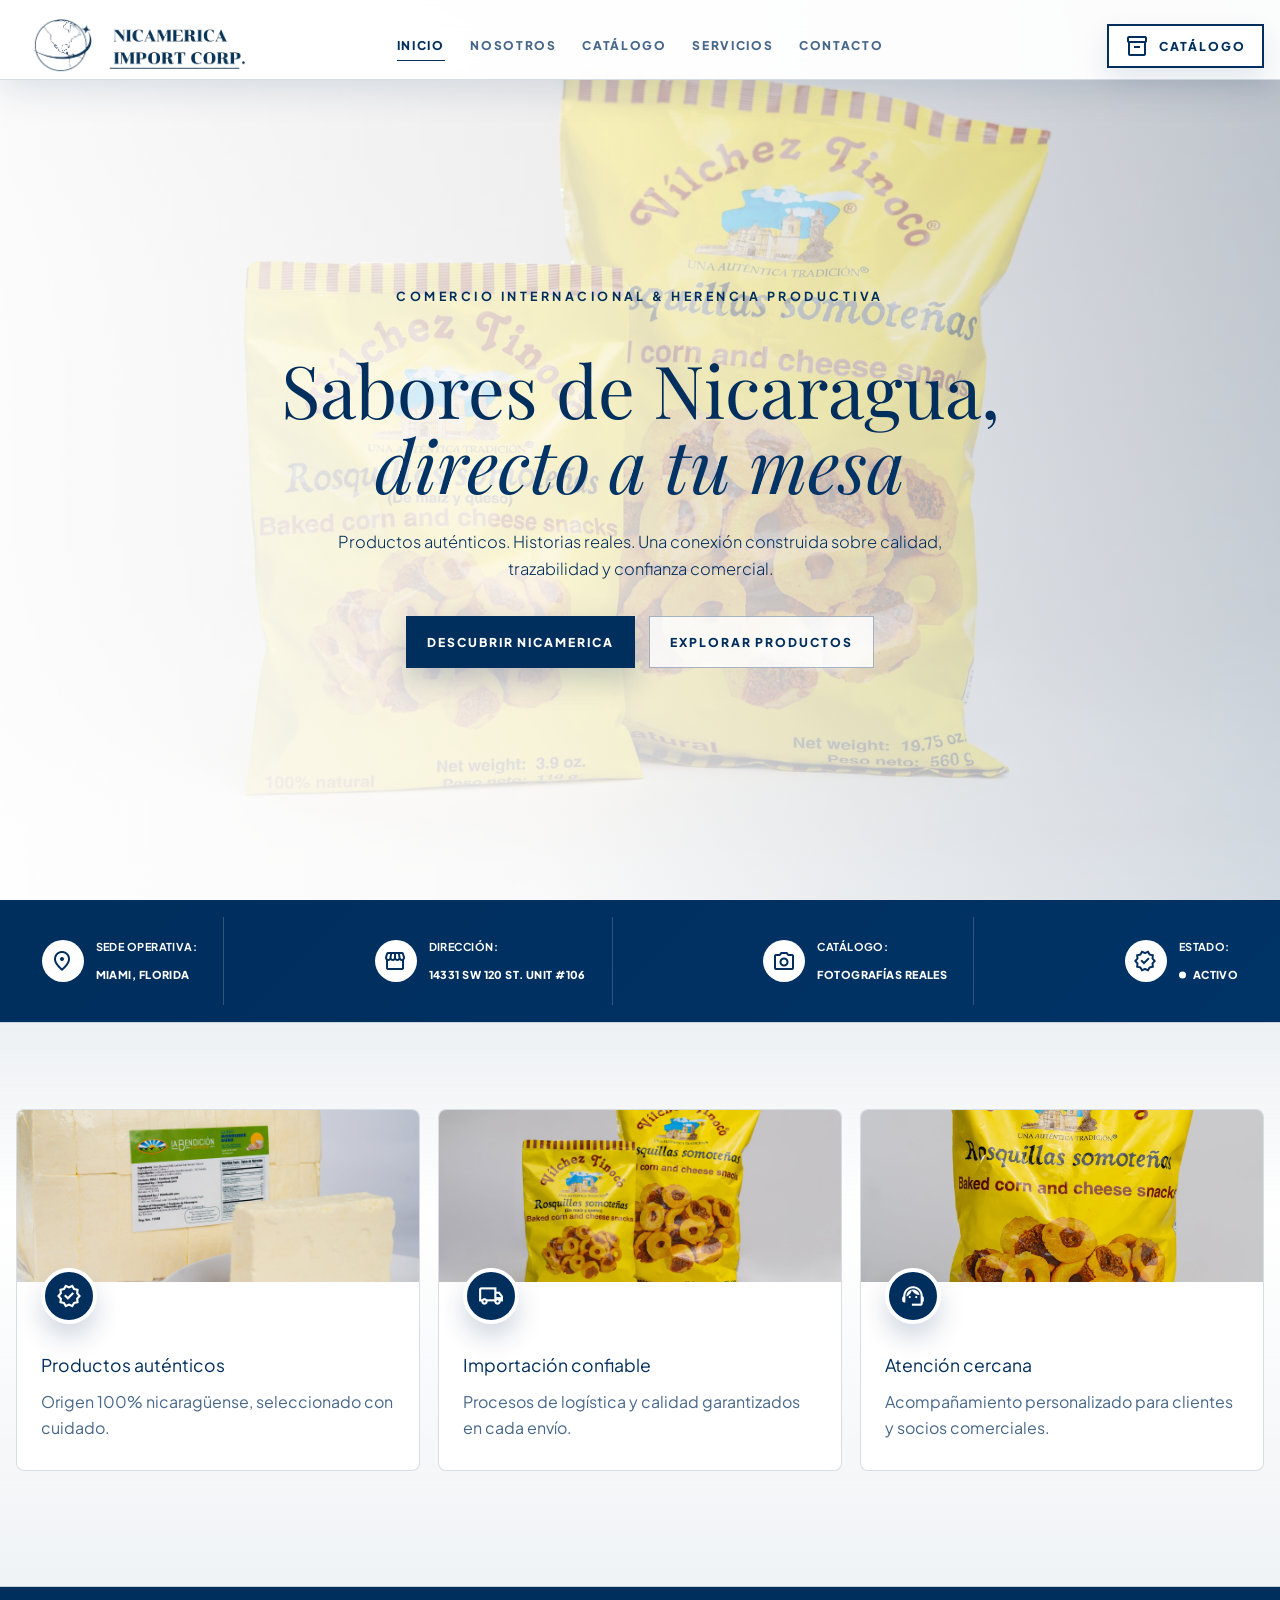
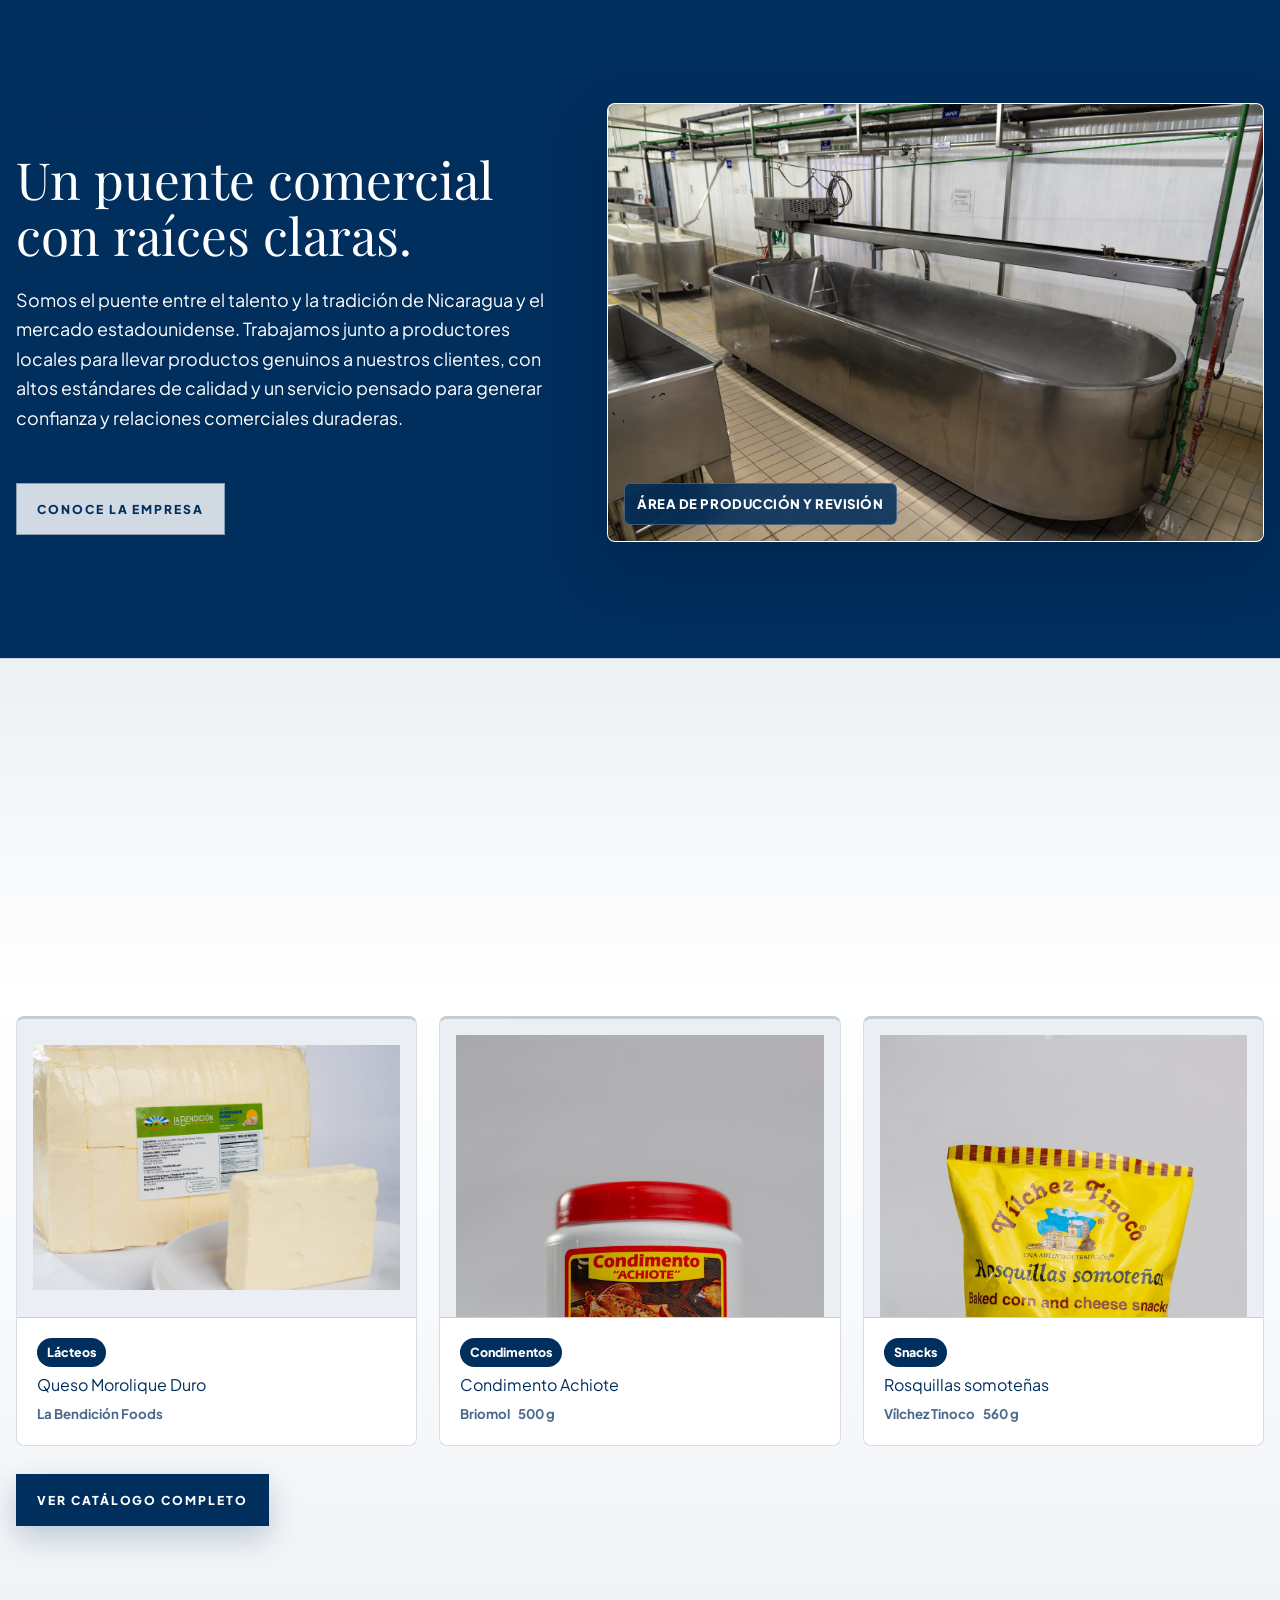
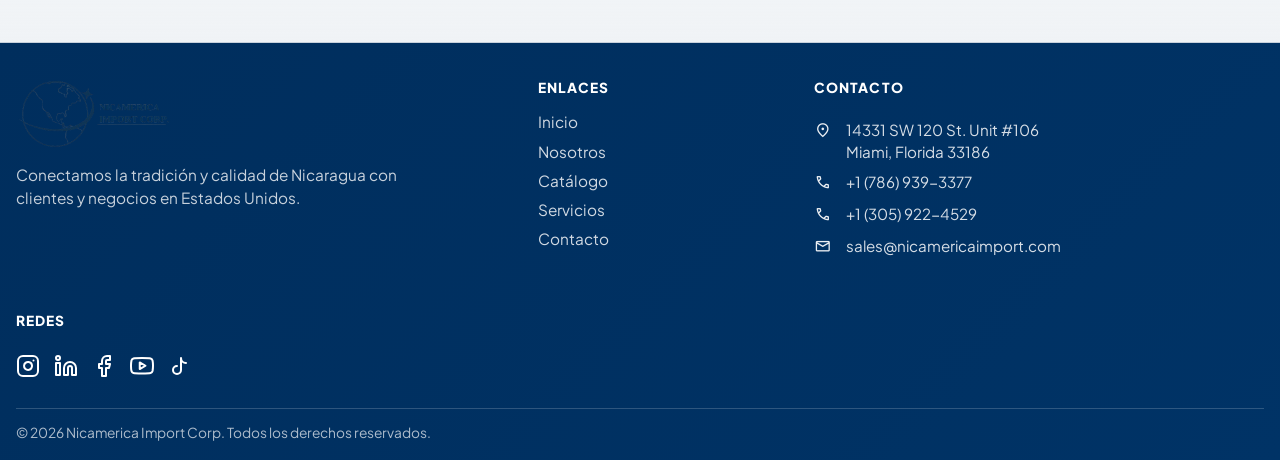
==== index.html @ 35eae4bb "Primer commit" ====
<!doctype html>
<html lang="es">
<head>
  <meta charset="utf-8">
  <meta name="viewport" content="width=device-width, initial-scale=1">
  <title>Nicamerica Import Corp. | Inicio</title>
  <meta name="description" content="Nicamerica Import Corp. conecta productos y productores de Nicaragua con clientes y negocios en Estados Unidos mediante importación confiable.">
  <meta name="theme-color" content="#002E5D">
  <meta property="og:title" content="Nicamerica Import Corp. | Inicio">
  <meta property="og:description" content="Productos auténticos, logística confiable y atención comercial para clientes y negocios en Estados Unidos.">
  <meta property="og:type" content="website">
  <meta property="og:locale" content="es_US">
  <link rel="canonical" href="https://nicamericaimport.com/">
  <link rel="preconnect" href="https://fonts.googleapis.com">
  <link rel="preconnect" href="https://fonts.gstatic.com" crossorigin>
  <link href="https://fonts.googleapis.com/css2?family=Material+Symbols+Outlined:opsz,wght,FILL,GRAD@24,400,0,0&family=Playfair+Display:wght@500;600;700&family=Plus+Jakarta+Sans:wght@400;500;600;700;800&display=swap" rel="stylesheet">
  <link rel="icon" href="assets/favicon.png" type="image/png">
  <link rel="stylesheet" href="assets/styles.css?v=2">
</head>
<body data-page="inicio">
  <header class="site-header">
    <div class="container nav-wrap">
      <a class="brand" href="index.html" aria-label="Ir al inicio">
        <img class="brand-isotipo" src="assets/nicamerica-isotipo.png" alt="">
        <img class="brand-texto" src="assets/nicamerica-texto.png" alt="Nicamerica Import Corp.">
      </a>
      <nav class="desktop-nav" aria-label="Navegación principal">
        <a href="index.html" data-page-link="inicio">Inicio</a>
        <a href="nosotros.html" data-page-link="nosotros">Nosotros</a>
        <a href="catalogo.html" data-page-link="catalogo">Catálogo</a>
        <a href="servicios.html" data-page-link="servicios">Servicios</a>
        <a href="contacto.html" data-page-link="contacto">Contacto</a>
      </nav>
      <div class="header-actions">
        <a class="button primary compact" href="catalogo.html"><span class="material-symbols-outlined" aria-hidden="true">inventory_2</span>Catálogo</a>
        <button class="icon-button" id="menuButton" type="button" aria-label="Abrir menú" aria-controls="mobileNav" aria-expanded="false"><span class="material-symbols-outlined" aria-hidden="true">menu</span></button>
      </div>
    </div>
    <nav class="mobile-nav" id="mobileNav" aria-label="Navegación móvil">
      <a href="index.html" data-page-link="inicio">Inicio</a>
      <a href="nosotros.html" data-page-link="nosotros">Nosotros</a>
      <a href="catalogo.html" data-page-link="catalogo">Catálogo</a>
      <a href="servicios.html" data-page-link="servicios">Servicios</a>
      <a href="contacto.html" data-page-link="contacto">Contacto</a>
    </nav>
  </header>

  <main>
    <section class="hero" aria-labelledby="hero-title">
      <div class="container hero-grid">
        <div class="hero-copy reveal">
          <div class="hero-kicker">Comercio internacional &amp; herencia productiva</div>
          <h1 id="hero-title">Sabores de Nicaragua, <span>directo a tu mesa</span></h1>
          <p class="lead">Productos auténticos. Historias reales. Una conexión construida sobre calidad, trazabilidad y confianza comercial.</p>
          <div class="hero-actions">
            <a class="button primary" href="nosotros.html">Descubrir Nicamerica</a>
            <a class="button secondary" href="catalogo.html">Explorar productos</a>
          </div>
        </div>
        <figure class="hero-visual reveal">
          <img src="assets/products/hero-productos.jpg" alt="Productos reales fotografiados para el catálogo de Nicamerica Import Corp." loading="eager">
          <figcaption><strong>Catálogo con fotografías reales</strong><span>Productos identificados solo con información visible o verificable.</span></figcaption>
        </figure>
      </div>
    </section>

    <section class="metadata-strip" aria-label="Registro comercial de Nicamerica">
      <div class="container metadata-grid">
        <div><span class="material-symbols-outlined" aria-hidden="true">location_on</span><strong>SEDE OPERATIVA:</strong><span>MIAMI, FLORIDA</span></div>
        <div><span class="material-symbols-outlined" aria-hidden="true">storefront</span><strong>DIRECCIÓN:</strong><span>14331 SW 120 ST. UNIT #106</span></div>
        <div><span class="material-symbols-outlined" aria-hidden="true">photo_camera</span><strong>CATÁLOGO:</strong><span>FOTOGRAFÍAS REALES</span></div>
        <div><span class="material-symbols-outlined" aria-hidden="true">verified</span><strong>ESTADO:</strong><span class="status-dot">ACTIVO</span></div>
      </div>
    </section>

    <section class="section value-section" aria-label="Propuesta de valor">
      <div class="container value-grid">
        <article class="value-card reveal"><img src="assets/products/queso-morolique-duro.jpg" alt="Producto nicaragüense de Nicamerica"><span class="material-symbols-outlined" aria-hidden="true">verified</span><h2>Productos auténticos</h2><p>Origen 100% nicaragüense, seleccionado con cuidado.</p></article>
        <article class="value-card reveal"><img src="assets/products/hero-productos.jpg" alt="Selección visual de productos importados"><span class="material-symbols-outlined" aria-hidden="true">local_shipping</span><h2>Importación confiable</h2><p>Procesos de logística y calidad garantizados en cada envío.</p></article>
        <article class="value-card reveal"><img src="assets/products/vilchez-tinoco-rosquillas.jpg" alt="Producto para atención comercial de Nicamerica"><span class="material-symbols-outlined" aria-hidden="true">support_agent</span><h2>Atención cercana</h2><p>Acompañamiento personalizado para clientes y socios comerciales.</p></article>
      </div>
    </section>

    <section class="section intro-band">
      <div class="container intro-layout">
        <div class="section-copy reveal">
          <span class="eyebrow light">Nuestro papel</span>
          <h2>Un puente comercial con raíces claras.</h2>
          <p>Somos el puente entre el talento y la tradición de Nicaragua y el mercado estadounidense. Trabajamos junto a productores locales para llevar productos genuinos a nuestros clientes, con altos estándares de calidad y un servicio pensado para generar confianza y relaciones comerciales duraderas.</p>
          <div class="section-action"><a class="button secondary" href="nosotros.html">Conoce la empresa</a></div>
        </div>
        <figure class="plant-photo dark reveal">
          <img src="assets/plant/plant-overview.jpg" alt="Área de planta con equipo de producción y revisión de productos">
          <figcaption>Área de producción y revisión</figcaption>
        </figure>
      </div>
    </section>

    <section class="section featured-section">
      <div class="container">
        <div class="section-header reveal">
          <span class="eyebrow">Selección visual</span>
          <h2>Conoce algunos de nuestros productos</h2>
          <p class="lead">Una muestra de productos fotografiados para construir el catálogo. No se incluyen precios, disponibilidad ni afirmaciones no verificadas.</p>
        </div>
        <div class="product-grid featured-grid" id="featuredGrid"></div>
        <div class="section-action reveal"><a class="button primary" href="catalogo.html">Ver catálogo completo</a></div>
      </div>
    </section>
  </main>

  <footer class="site-footer">
    <div class="container footer-grid">
      <div class="footer-brand">
        <img class="footer-logo" src="assets/nicamerica-logo.png" alt="Nicamerica Import Corp.">
        <p>Conectamos la tradición y calidad de Nicaragua con clientes y negocios en Estados Unidos.</p>
      </div>
      <nav class="footer-nav" aria-label="Navegación de pie de página">
        <strong>Enlaces</strong>
        <a href="index.html">Inicio</a>
        <a href="nosotros.html">Nosotros</a>
        <a href="catalogo.html">Catálogo</a>
        <a href="servicios.html">Servicios</a>
        <a href="contacto.html">Contacto</a>
      </nav>
      <div class="footer-contact">
        <strong>Contacto</strong>
        <p><span class="material-symbols-outlined" aria-hidden="true">location_on</span><span>14331 SW 120 St. Unit #106<br>Miami, Florida 33186</span></p>
        <a href="tel:+17869393377"><span class="material-symbols-outlined" aria-hidden="true">call</span>+1 (786) 939-3377</a>
        <a href="tel:+13059224529"><span class="material-symbols-outlined" aria-hidden="true">call</span>+1 (305) 922-4529</a>
        <a href="mailto:sales@nicamericaimport.com"><span class="material-symbols-outlined" aria-hidden="true">mail</span>sales@nicamericaimport.com</a>
      </div>
      <div class="footer-social">
        <strong>Redes</strong>
        <div style="display: flex; gap: 14px; margin-top: 14px;">
          <a href="#" aria-label="Instagram" style="color: inherit;"><svg width="24" height="24" viewBox="0 0 24 24" fill="none" stroke="currentColor" stroke-width="2" stroke-linecap="round" stroke-linejoin="round"><rect x="2" y="2" width="20" height="20" rx="5" ry="5"></rect><path d="M16 11.37A4 4 0 1 1 12.63 8 4 4 0 0 1 16 11.37z"></path><line x1="17.5" y1="6.5" x2="17.51" y2="6.5"></line></svg></a>
          <a href="#" aria-label="LinkedIn" style="color: inherit;"><svg width="24" height="24" viewBox="0 0 24 24" fill="none" stroke="currentColor" stroke-width="2" stroke-linecap="round" stroke-linejoin="round"><path d="M16 8a6 6 0 0 1 6 6v7h-4v-7a2 2 0 0 0-2-2 2 2 0 0 0-2 2v7h-4v-7a6 6 0 0 1 6-6z"></path><rect x="2" y="9" width="4" height="12"></rect><circle cx="4" cy="4" r="2"></circle></svg></a>
          <a href="#" aria-label="Facebook" style="color: inherit;"><svg width="24" height="24" viewBox="0 0 24 24" fill="none" stroke="currentColor" stroke-width="2" stroke-linecap="round" stroke-linejoin="round"><path d="M18 2h-3a5 5 0 0 0-5 5v3H7v4h3v8h4v-8h3l1-4h-4V7a1 1 0 0 1 1-1h3z"></path></svg></a>
          <a href="#" aria-label="YouTube" style="color: inherit;"><svg width="24" height="24" viewBox="0 0 24 24" fill="none" stroke="currentColor" stroke-width="2" stroke-linecap="round" stroke-linejoin="round"><path d="M22.54 6.42a2.78 2.78 0 0 0-1.94-2C18.88 4 12 4 12 4s-6.88 0-8.6.46a2.78 2.78 0 0 0-1.94 2A29 29 0 0 0 1 11.75a29 29 0 0 0 .46 5.33A2.78 2.78 0 0 0 3.4 19c1.72.46 8.6.46 8.6.46s6.88 0 8.6-.46a2.78 2.78 0 0 0 1.94-2 29 29 0 0 0 .46-5.25 29 29 0 0 0-.46-5.33z"></path><polygon points="9.75 15.02 15.5 11.75 9.75 8.48 9.75 15.02"></polygon></svg></a>
          <a href="#" aria-label="TikTok" style="color: inherit;"><svg width="24" height="24" viewBox="0 0 24 24" fill="none" stroke="currentColor" stroke-width="2" stroke-linecap="round" stroke-linejoin="round"><path d="M9 12a4 4 0 1 0 4 4V4a5 5 0 0 0 5 5"></path></svg></a>
        </div>
      </div>
    </div>
    <div class="container copyright" id="copyright"></div>
  </footer>

  <div class="modal" id="productModal" aria-hidden="true">
    <div class="modal-backdrop" data-close-modal></div>
    <article class="modal-dialog" role="dialog" aria-modal="true" aria-labelledby="modalTitle">
      <button class="modal-close" type="button" aria-label="Cerrar detalle" data-close-modal><span class="material-symbols-outlined" aria-hidden="true">close</span></button>
      <div class="modal-image"><img id="modalImage" alt=""></div>
      <div class="modal-content"><span class="pill" id="modalCategory"></span><h2 id="modalTitle"></h2><div class="detail-list" id="modalDetails"></div><a class="button primary" href="contacto.html" data-close-modal>Consultar disponibilidad</a></div>
    </article>
  </div>

  <script src="assets/app.js"></script>
</body>
</html>
---- assets/styles.css ----
:root {
  --primary: #002E5D;
  --secondary: #003366;
  --white: #FFFFFF;
  --ink: #10243A;
  --muted: #60758B;
  --line: rgba(0, 46, 93, 0.14);
  --soft: #F5F8FB;
  --soft-blue: #EAF1F8;
  --shadow: 0 22px 70px rgba(0, 46, 93, 0.14);
  --radius: 8px;
  --header: 96px;
}

* { box-sizing: border-box; }
html { scroll-behavior: smooth; }
body {
  margin: 0;
  font-family: "Plus Jakarta Sans", Arial, sans-serif;
  color: var(--ink);
  background: var(--white);
  line-height: 1.65;
}
body.modal-open { overflow: hidden; }
img { display: block; max-width: 100%; }
a { color: inherit; }
button, input, textarea { font: inherit; }
:focus-visible { outline: 3px solid rgba(0, 46, 93, 0.34); outline-offset: 3px; }

.container {
  width: min(1180px, calc(100% - 32px));
  margin-inline: auto;
}
.section {
  padding: clamp(72px, 9vw, 124px) 0;
  scroll-margin-top: calc(var(--header) + 22px);
}
.section-header {
  display: grid;
  gap: 18px;
  margin-bottom: 42px;
}
.section-copy {
  display: grid;
  gap: 22px;
  min-width: 0;
}
.section-action { margin-top: 28px; }
.eyebrow {
  display: inline-flex;
  align-items: center;
  gap: 10px;
  color: var(--primary);
  font-size: 0.76rem;
  font-weight: 800;
  letter-spacing: 0.14em;
  text-transform: uppercase;
}
.eyebrow::before {
  content: "";
  width: 34px;
  height: 2px;
  background: currentColor;
}
.eyebrow.light { color: var(--white); }
h1, h2, h3 {
  font-family: "Playfair Display", Georgia, serif;
  line-height: 1.08;
  color: var(--primary);
  margin: 0;
}
h1 { font-size: clamp(2.45rem, 6vw, 5.7rem); letter-spacing: 0; }
h2 { font-size: clamp(2rem, 4vw, 3.65rem); }
h3 { font-size: clamp(1.3rem, 2.2vw, 1.8rem); }
p { margin: 0; }
.lead {
  color: var(--muted);
  font-size: clamp(1rem, 1.45vw, 1.18rem);
  max-width: 760px;
}

.site-header {
  position: sticky;
  top: 0;
  z-index: 50;
  height: var(--header);
  background: rgba(255, 255, 255, 0.93);
  backdrop-filter: blur(18px);
  border-bottom: 1px solid var(--line);
}
.nav-wrap {
  height: 100%;
  display: flex;
  align-items: center;
  justify-content: space-between;
  gap: 24px;
}
.brand {
  display: flex;
  align-items: center;
  gap: 10px;
  text-decoration: none;
  min-width: 0;
  padding: 4px 14px;
}
.brand-isotipo {
  width: 64px;
  height: 64px;
  flex-shrink: 0;
  object-fit: contain;
}
.brand-texto {
  height: clamp(46px, 6.8vw, 72px);
  width: auto;
  max-width: 340px;
  object-fit: contain;
  object-position: left center;
}
.brand-mark {
  width: 46px;
  height: 46px;
  border-radius: var(--radius);
  display: grid;
  place-items: center;
  color: var(--white);
  background: linear-gradient(135deg, var(--primary), var(--secondary));
  box-shadow: 0 10px 26px rgba(0, 46, 93, 0.22);
  font-weight: 900;
  letter-spacing: -0.05em;
}
.brand strong {
  display: block;
  color: var(--primary);
  line-height: 1.05;
}
.brand small {
  display: block;
  color: var(--muted);
  font-size: 0.74rem;
  font-weight: 800;
  letter-spacing: 0.12em;
  text-transform: uppercase;
}
.desktop-nav {
  display: flex;
  align-items: center;
  gap: 26px;
  color: var(--muted);
  font-size: 0.9rem;
  font-weight: 800;
}
.desktop-nav a {
  text-decoration: none;
  transition: color 180ms ease;
}
.desktop-nav a:hover { color: var(--primary); }
.desktop-nav a[aria-current="page"] {
  color: var(--primary);
}
.header-actions {
  display: flex;
  align-items: center;
  gap: 10px;
}
.button {
  display: inline-flex;
  align-items: center;
  justify-content: center;
  gap: 10px;
  min-height: 48px;
  padding: 0 20px;
  border: 1px solid var(--primary);
  border-radius: var(--radius);
  text-decoration: none;
  font-weight: 850;
  cursor: pointer;
  transition: transform 180ms ease, background 180ms ease, color 180ms ease, border-color 180ms ease, box-shadow 180ms ease;
}
.button:hover { transform: translateY(-2px); }
.button.primary {
  color: var(--white);
  background: var(--primary);
  box-shadow: 0 12px 30px rgba(0, 46, 93, 0.22);
}
.button.primary:hover { background: var(--secondary); }
.button.secondary {
  color: var(--primary);
  background: var(--white);
}
.button.secondary:hover { background: var(--soft-blue); }
.button.compact { min-height: 44px; padding: 0 16px; }
.icon-button {
  display: none;
  width: 44px;
  height: 44px;
  place-items: center;
  border: 1px solid var(--line);
  border-radius: var(--radius);
  color: var(--primary);
  background: var(--white);
  cursor: pointer;
}
.mobile-nav {
  display: none;
  position: fixed;
  inset: var(--header) 0 auto 0;
  padding: 18px 16px 22px;
  background: var(--white);
  border-bottom: 1px solid var(--line);
  box-shadow: var(--shadow);
}
.mobile-nav.open { display: grid; }
.mobile-nav a {
  padding: 14px 4px;
  color: var(--primary);
  font-weight: 850;
  text-decoration: none;
  border-bottom: 1px solid var(--line);
}
.mobile-nav a[aria-current="page"] { color: var(--secondary); }

.hero {
  min-height: calc(100vh - var(--header));
  display: grid;
  align-items: center;
  padding: clamp(54px, 7vw, 96px) 0;
  overflow: hidden;
  background:
    linear-gradient(90deg, rgba(255,255,255,0.96), rgba(255,255,255,0.9) 50%, rgba(234,241,248,0.72)),
    radial-gradient(circle at 76% 26%, rgba(0, 51, 102, 0.14), transparent 34%);
}
.page-hero {
  padding: clamp(86px, 11vw, 150px) 0 clamp(54px, 7vw, 90px);
  background:
    linear-gradient(90deg, rgba(255,255,255,0.98), rgba(255,255,255,0.92) 54%, rgba(234,241,248,0.76)),
    radial-gradient(circle at 76% 18%, rgba(0, 51, 102, 0.12), transparent 32%);
  border-bottom: 1px solid var(--line);
}
.page-hero h1 {
  max-width: 980px;
  font-size: clamp(2.45rem, 5.4vw, 5rem);
}
.hero-grid {
  display: grid;
  grid-template-columns: minmax(0, 1.02fr) minmax(320px, 0.85fr);
  gap: clamp(36px, 7vw, 86px);
  align-items: center;
}
.hero-copy {
  display: grid;
  gap: 26px;
  max-width: 790px;
}
.hero-copy h1 span { color: var(--secondary); }
.hero-actions {
  display: flex;
  flex-wrap: wrap;
  gap: 14px;
  margin-top: 8px;
}
.hero-visual {
  position: relative;
  min-height: 560px;
  margin: 0;
  overflow: hidden;
  border-radius: var(--radius);
  background: var(--soft);
  box-shadow: var(--shadow);
  isolation: isolate;
}
.hero-visual img {
  width: 100%;
  height: 100%;
  min-height: 560px;
  object-fit: cover;
  object-position: center;
  transition: transform 700ms ease;
}
.hero-visual:hover img { transform: scale(1.035); }
.hero-visual::after {
  content: "";
  position: absolute;
  inset: 0;
  z-index: 1;
  background: linear-gradient(180deg, transparent 35%, rgba(0, 46, 93, 0.86));
}
.hero-visual figcaption {
  position: absolute;
  left: 22px;
  right: 22px;
  bottom: 22px;
  z-index: 2;
  display: grid;
  gap: 8px;
  color: var(--white);
}
.hero-visual strong { font-size: 1.15rem; }

.value-section { padding-top: clamp(54px, 7vw, 86px); }
.value-grid {
  display: grid;
  grid-template-columns: repeat(3, 1fr);
  gap: 18px;
}
.value-card,
.info-card,
.service-card,
.product-card,
.contact-card,
form,
.catalog-cta {
  border: 1px solid var(--line);
  border-radius: var(--radius);
  background: var(--white);
}
.value-card {
  display: grid;
  gap: 14px;
  padding: 26px;
  box-shadow: 0 12px 38px rgba(0, 46, 93, 0.06);
}
.value-card .material-symbols-outlined {
  width: 52px;
  height: 52px;
  display: grid;
  place-items: center;
  border-radius: var(--radius);
  color: var(--white);
  background: var(--primary);
  font-size: 26px;
}
.value-card h2 {
  font-family: "Plus Jakarta Sans", Arial, sans-serif;
  font-size: 1.1rem;
}
.value-card p,
.info-card p,
.service-card p,
.catalog-cta p { color: var(--muted); }

.intro-band {
  color: var(--white);
  background: var(--primary);
}
.intro-band h2 { color: var(--white); }
.intro-band p {
  max-width: 760px;
  color: rgba(255,255,255,0.86);
  font-size: clamp(1rem, 1.4vw, 1.16rem);
}
.intro-layout {
  display: grid;
  grid-template-columns: 0.9fr 1.1fr;
  gap: 54px;
  align-items: center;
}
.intro-layout > * { min-width: 0; }
.plant-placeholder {
  width: 100%;
  max-width: 100%;
  min-width: 0;
  min-height: 270px;
  aspect-ratio: 16 / 10;
  display: grid;
  place-items: center;
  padding: 30px;
  text-align: center;
  color: var(--primary);
  border: 1px dashed rgba(0, 46, 93, 0.32);
  border-radius: var(--radius);
  background:
    linear-gradient(135deg, rgba(0,46,93,0.08), rgba(0,51,102,0.03)),
    repeating-linear-gradient(45deg, rgba(0,46,93,0.05) 0 12px, transparent 12px 24px);
}
.plant-placeholder.dark {
  min-height: 360px;
  color: var(--white);
  border-color: rgba(255,255,255,0.48);
  background:
    linear-gradient(135deg, rgba(255,255,255,0.12), rgba(255,255,255,0.04)),
    repeating-linear-gradient(45deg, rgba(255,255,255,0.08) 0 12px, transparent 12px 24px);
}
.plant-placeholder strong {
  display: block;
  margin-bottom: 10px;
  font-size: 1.25rem;
  letter-spacing: 0.08em;
}
.plant-placeholder span {
  display: block;
  max-width: 480px;
  overflow-wrap: anywhere;
  opacity: 0.84;
}

.about-grid {
  display: grid;
  grid-template-columns: minmax(0, 1fr) minmax(0, 1fr);
  gap: 22px;
}
.info-card {
  display: grid;
  gap: 14px;
  padding: 30px;
  background: linear-gradient(180deg, var(--white), var(--soft));
}
.info-card.wide { grid-column: 1 / -1; }
.info-card h3,
.service-card h3,
.catalog-cta h3 {
  font-family: "Plus Jakarta Sans", Arial, sans-serif;
  color: var(--primary);
  font-size: 1.1rem;
}

.featured-section,
.services-section {
  background: var(--soft);
  border-top: 1px solid var(--line);
  border-bottom: 1px solid var(--line);
}
.product-grid {
  display: grid;
  grid-template-columns: repeat(3, 1fr);
  gap: 22px;
}
.product-card {
  padding: 0;
  overflow: hidden;
  text-align: left;
  cursor: pointer;
  transition: transform 180ms ease, box-shadow 180ms ease, border-color 180ms ease;
}
.product-card:hover {
  transform: translateY(-5px);
  border-color: rgba(0, 46, 93, 0.28);
  box-shadow: var(--shadow);
}
.product-media {
  aspect-ratio: 4 / 3;
  display: grid;
  place-items: center;
  padding: 16px;
  overflow: hidden;
  background: var(--soft);
}
.product-media img {
  width: 100%;
  height: 100%;
  object-fit: contain;
  transition: transform 300ms ease;
}
.product-card:hover img { transform: scale(1.04); }
.product-body {
  display: grid;
  gap: 8px;
  padding: 20px;
}
.product-body h3 {
  font-family: "Plus Jakarta Sans", Arial, sans-serif;
  color: var(--ink);
  font-size: 1rem;
  line-height: 1.3;
}
.meta {
  display: flex;
  flex-wrap: wrap;
  gap: 8px;
  color: var(--muted);
  font-size: 0.83rem;
  font-weight: 700;
}
.pill {
  display: inline-flex;
  align-items: center;
  width: fit-content;
  min-height: 28px;
  padding: 4px 10px;
  border-radius: 999px;
  color: var(--primary);
  background: var(--soft-blue);
  font-size: 0.78rem;
  font-weight: 850;
}
.filter-bar {
  max-width: 100%;
  min-width: 0;
  display: flex;
  gap: 10px;
  padding: 4px 0 18px;
  margin-bottom: 18px;
  overflow-x: auto;
  scrollbar-width: thin;
}
.filter-button {
  min-height: 42px;
  padding: 0 16px;
  white-space: nowrap;
  color: var(--primary);
  background: var(--white);
  border: 1px solid var(--line);
  border-radius: 999px;
  font-weight: 850;
  cursor: pointer;
  transition: background 180ms ease, color 180ms ease, border-color 180ms ease;
}
.filter-button.active,
.filter-button:hover {
  color: var(--white);
  background: var(--primary);
  border-color: var(--primary);
}
.catalog-cta {
  display: flex;
  align-items: center;
  justify-content: space-between;
  gap: 24px;
  margin-top: 34px;
  padding: 28px;
  background: linear-gradient(135deg, var(--primary), var(--secondary));
}
.catalog-cta h3,
.catalog-cta p { color: var(--white); }
.catalog-cta p { opacity: 0.86; }
.catalog-cta .button {
  flex: 0 0 auto;
  color: var(--primary);
  background: var(--white);
  border-color: var(--white);
  box-shadow: none;
}

.services-grid {
  display: grid;
  grid-template-columns: repeat(3, 1fr);
  gap: 18px;
}
.service-card {
  display: grid;
  gap: 16px;
  padding: 28px;
}
.service-card > span {
  color: var(--secondary);
  font-weight: 900;
  letter-spacing: 0.14em;
}
.service-card strong {
  color: var(--primary);
  font-size: 0.92rem;
}
.placeholder-grid {
  display: grid;
  grid-template-columns: repeat(2, 1fr);
  gap: 22px;
  margin-top: 34px;
}

.contact-grid {
  display: grid;
  grid-template-columns: minmax(0, 0.86fr) minmax(320px, 1.14fr);
  gap: 34px;
  align-items: start;
}
.contact-card {
  display: grid;
  gap: 22px;
  padding: 28px;
  background: var(--soft);
}
.contact-card h3 {
  font-family: "Plus Jakarta Sans", Arial, sans-serif;
  color: var(--primary);
}
.contact-card strong {
  display: block;
  color: var(--primary);
  margin-bottom: 4px;
}
.contact-card p,
.contact-card a { color: var(--muted); }
.contact-card a {
  display: block;
  width: fit-content;
  font-weight: 800;
  text-decoration: none;
}
.contact-card a:hover { color: var(--primary); text-decoration: underline; }
.contact-main {
  display: grid;
  gap: 26px;
}
form {
  display: grid;
  gap: 18px;
  padding: clamp(22px, 4vw, 34px);
  box-shadow: 0 16px 48px rgba(0, 46, 93, 0.08);
}
.field-grid {
  display: grid;
  grid-template-columns: repeat(2, 1fr);
  gap: 16px;
}
label {
  display: grid;
  gap: 8px;
  color: var(--primary);
  font-size: 0.9rem;
  font-weight: 850;
}
input,
textarea {
  width: 100%;
  padding: 13px 14px;
  color: var(--ink);
  background: var(--white);
  border: 1px solid var(--line);
  border-radius: var(--radius);
}
textarea {
  min-height: 150px;
  resize: vertical;
}
.form-note {
  padding: 12px 14px;
  color: var(--muted);
  background: var(--soft);
  border-left: 4px solid var(--primary);
  font-size: 0.92rem;
}
.form-status {
  display: none;
  color: var(--primary);
  font-weight: 800;
}
.form-status.show { display: block; }
.map {
  width: 100%;
  max-width: 100%;
  min-width: 0;
  min-height: 260px;
  aspect-ratio: 16 / 9;
  overflow: hidden;
  border: 1px solid var(--line);
  border-radius: var(--radius);
}
.map iframe {
  width: 100%;
  height: 100%;
  display: block;
  border: 0;
}

.site-footer {
  padding: 56px 0 28px;
  color: var(--white);
  background: var(--primary);
}
.footer-grid {
  display: grid;
  grid-template-columns: 1.3fr 0.8fr 1fr 1fr;
  gap: 34px;
  padding-bottom: 34px;
  border-bottom: 1px solid rgba(255,255,255,0.18);
}
.site-footer h2,
.site-footer strong { color: var(--white); }
.site-footer h2 { font-size: 2rem; }
.footer-logo {
  width: min(310px, 100%);
  height: auto;
  padding: 10px 14px;
  margin-bottom: 18px;
}
.site-footer p,
.site-footer a {
  color: rgba(255,255,255,0.78);
}
.site-footer a {
  display: block;
  margin-top: 8px;
  text-decoration: none;
}
.site-footer a:hover {
  color: var(--white);
  text-decoration: underline;
}
.copyright {
  padding-top: 22px;
  color: rgba(255,255,255,0.7);
  font-size: 0.9rem;
}

.modal {
  position: fixed;
  inset: 0;
  z-index: 100;
  display: none;
  align-items: center;
  justify-content: center;
  padding: 18px;
}
.modal.open { display: flex; }
.modal-backdrop {
  position: absolute;
  inset: 0;
  background: rgba(2, 19, 38, 0.72);
  backdrop-filter: blur(6px);
}
.modal-dialog {
  position: relative;
  width: min(980px, 100%);
  max-height: min(820px, calc(100vh - 36px));
  display: grid;
  grid-template-columns: 1fr 1fr;
  overflow: auto;
  background: var(--white);
  border-radius: var(--radius);
  box-shadow: 0 28px 90px rgba(0,0,0,0.28);
  animation: modalIn 180ms ease-out;
}
@keyframes modalIn {
  from { transform: translateY(12px); opacity: 0; }
  to { transform: translateY(0); opacity: 1; }
}
.modal-close {
  position: absolute;
  top: 14px;
  right: 14px;
  z-index: 3;
  width: 42px;
  height: 42px;
  display: grid;
  place-items: center;
  color: var(--primary);
  background: var(--white);
  border: 1px solid var(--line);
  border-radius: var(--radius);
  cursor: pointer;
}
.modal-image {
  min-height: 450px;
  display: grid;
  place-items: center;
  padding: 20px;
  background: var(--soft);
}
.modal-image img {
  width: 100%;
  height: 100%;
  object-fit: contain;
}
.modal-content {
  display: grid;
  gap: 18px;
  align-content: center;
  padding: clamp(24px, 4vw, 42px);
}
.detail-list {
  display: grid;
  gap: 9px;
  color: var(--muted);
}
.detail-list div {
  display: flex;
  justify-content: space-between;
  gap: 16px;
  padding-bottom: 8px;
  border-bottom: 1px solid var(--line);
}
.detail-list strong { color: var(--primary); }

.reveal {
  opacity: 0;
  transform: translateY(18px);
  transition: opacity 560ms ease, transform 560ms ease;
}
.reveal.visible {
  opacity: 1;
  transform: translateY(0);
}

@media (max-width: 980px) {
  .desktop-nav,
  .header-actions .button { display: none; }
  .icon-button { display: grid; }
  .hero-grid,
  .intro-layout,
  .contact-grid,
  .footer-grid { grid-template-columns: 1fr; }
  .hero-visual,
  .hero-visual img { min-height: 430px; }
  .value-grid,
  .product-grid,
  .services-grid { grid-template-columns: repeat(2, 1fr); }
  .placeholder-grid { grid-template-columns: 1fr; }
  .modal-dialog { grid-template-columns: 1fr; }
  .modal-image { min-height: 330px; }
}

@media (max-width: 640px) {
  :root { --header: 72px; }
  .container { width: min(100% - 24px, 1180px); }
  .brand { padding: 5px 8px; }
  .brand-logo {
    width: min(210px, 58vw);
    height: 44px;
  }
  .brand-mark { width: 42px; height: 42px; }
  .brand strong { font-size: 0.94rem; }
  .value-grid,
  .product-grid,
  .services-grid,
  .about-grid,
  .field-grid { grid-template-columns: 1fr; }
  .info-card.wide { grid-column: auto; }
  .hero { padding-top: 38px; }
  .hero-actions .button { width: 100%; }
  .hero-visual,
  .hero-visual img { min-height: 360px; }
  .plant-placeholder {
    min-height: 240px;
    aspect-ratio: auto;
    padding: 22px;
  }
  .plant-placeholder.dark { min-height: 280px; }
  .map {
    min-height: 0;
    height: 260px;
    aspect-ratio: auto;
  }
  .catalog-cta {
    display: grid;
    align-items: start;
  }
  .catalog-cta .button { width: 100%; }
  .modal { padding: 10px; }
  .modal-content { padding: 22px; }
}

@media (prefers-reduced-motion: reduce) {
  *,
  *::before,
  *::after {
    animation-duration: 0.01ms !important;
    animation-iteration-count: 1 !important;
    scroll-behavior: auto !important;
    transition-duration: 0.01ms !important;
  }
}

/* Visual alignment with the supplied Pagina4 template. */
:root {
  --primary: #002E5D;
  --secondary: #003366;
  --white: #e2e3e0;
  --ink: #e2e3e0;
  --muted: #d1c5b8;
  --line: rgba(226, 195, 153, 0.18);
  --soft: #1a1c1b;
  --soft-blue: #282a29;
  --deep: #0d0f0e;
  --surface: #121413;
  --surface-high: #1e201f;
  --shadow: 0 28px 80px rgba(0, 0, 0, 0.48);
  --radius: 4px;
  --header: 80px;
}

html { background: var(--deep); }
body {
  color: var(--ink);
  background: var(--deep);
  font-weight: 400;
}
.container { width: min(88rem, calc(100% - 32px)); }
main {
  padding-top: var(--header);
  background: var(--deep);
}

.site-header {
  position: fixed;
  height: var(--header);
  background: rgba(13, 15, 14, 0.82);
  border-bottom: 1px solid rgba(226, 195, 153, 0.2);
  box-shadow: 0 12px 40px -8px rgba(0,0,0,0.75), 0 0 1px 1px rgba(197,168,128,0.15);
}
.brand-mark {
  color: #281800;
  background: var(--primary);
  box-shadow: none;
}
.brand strong {
  color: var(--primary);
  text-transform: uppercase;
  letter-spacing: 0.08em;
}
.brand small {
  color: #998f83;
  letter-spacing: 0.25em;
}
.desktop-nav {
  gap: clamp(18px, 2vw, 32px);
  font-size: 0.75rem;
  text-transform: uppercase;
  letter-spacing: 0.14em;
}
.desktop-nav a {
  color: var(--muted);
  padding: 5px 0;
  border-bottom: 1px solid transparent;
}
.desktop-nav a:hover,
.desktop-nav a[aria-current="page"] {
  color: var(--primary);
  border-color: var(--primary);
}
.mobile-nav {
  background: rgba(13, 15, 14, 0.98);
  border-bottom-color: var(--line);
}
.mobile-nav a { color: var(--muted); }
.mobile-nav a[aria-current="page"],
.mobile-nav a:hover { color: var(--primary); }
.icon-button {
  color: var(--primary);
  background: rgba(30, 32, 31, 0.92);
  border-color: rgba(226, 195, 153, 0.35);
}

.button {
  min-height: 52px;
  border-radius: 0;
  letter-spacing: 0.16em;
  text-transform: uppercase;
  font-size: 0.76rem;
  box-shadow: none;
}
.button.primary {
  color: var(--deep);
  background: var(--white);
  border-color: var(--white);
}
.button.primary:hover {
  color: #281800;
  background: var(--primary);
}
.button.secondary {
  color: var(--white);
  background: rgba(18,20,19,0.22);
  border-color: rgba(226, 195, 153, 0.4);
}
.button.secondary:hover {
  color: var(--primary);
  background: rgba(30,32,31,0.72);
  border-color: var(--primary);
}

.hero {
  position: relative;
  min-height: 100svh;
  margin-top: calc(var(--header) * -1);
  padding: clamp(112px, 13svh, 136px) 0 clamp(40px, 7svh, 64px);
  align-items: stretch;
  background-image:
    linear-gradient(to top, rgba(13,15,14,0.98), rgba(13,15,14,0.62) 48%, rgba(13,15,14,0.42)),
    radial-gradient(ellipse at center, rgba(18,20,19,0.14), rgba(13,15,14,0.86)),
    url("products/hero-productos.jpg");
  background-size: cover;
  background-position: center;
}
.hero-grid {
  position: relative;
  z-index: 2;
  min-height: calc(100svh - 190px);
  display: grid;
  grid-template-columns: 1fr;
  place-items: center;
}
.hero-copy {
  position: relative;
  z-index: 3;
  width: min(100%, 920px);
  justify-items: center;
  text-align: center;
  padding: 0;
  background: transparent;
  border: 0;
  box-shadow: none;
  backdrop-filter: none;
}
.hero-copy.reveal {
  opacity: 1;
  transform: none;
}
.hero-copy h1 {
  max-width: 780px;
  color: var(--white);
  font-weight: 400;
  font-size: clamp(2.65rem, 5.7vw, 4.85rem);
  line-height: 1.04;
  filter: drop-shadow(0 14px 28px rgba(0,0,0,0.45));
}
.hero-copy h1 span {
  color: var(--primary);
  font-style: italic;
  font-weight: 400;
}
.hero-copy .lead {
  max-width: 690px;
  color: #f0e7da;
  font-size: clamp(1rem, 1.28vw, 1.14rem);
  font-weight: 300;
  text-shadow: 0 12px 30px rgba(0,0,0,0.9);
}
.hero-kicker {
  color: var(--primary);
  font-size: 0.78rem;
  font-weight: 700;
  letter-spacing: 0.28em;
  text-transform: uppercase;
  text-shadow: 0 10px 24px rgba(0,0,0,0.72);
}
.hero .eyebrow {
  padding: 7px 20px;
  color: var(--primary);
  background: rgba(13,15,14,0.72);
  border: 1px solid rgba(226, 195, 153, 0.25);
  backdrop-filter: blur(12px);
}
.hero .eyebrow::before {
  width: 7px;
  height: 7px;
  border-radius: 999px;
  background: var(--primary);
  animation: pulseDot 1.5s infinite;
}
@keyframes pulseDot {
  0%, 100% { opacity: 0.55; transform: scale(0.85); }
  50% { opacity: 1; transform: scale(1.15); }
}
.hero-actions {
  justify-content: center;
  margin-top: 8px;
}
.hero-visual { display: none; }

.metadata-strip {
  padding: 16px 0;
  color: #998f83;
  background: var(--soft);
  border-block: 1px solid rgba(226, 195, 153, 0.15);
}
.metadata-grid {
  display: flex;
  flex-wrap: wrap;
  align-items: center;
  justify-content: space-between;
  gap: 12px 28px;
  font-size: 0.68rem;
  font-weight: 800;
  letter-spacing: 0.14em;
  text-transform: uppercase;
}
.metadata-grid div {
  display: flex;
  align-items: center;
  gap: 8px;
}
.metadata-grid strong { color: var(--primary); }
.metadata-grid span { color: var(--white); }
.status-dot {
  position: relative;
  padding-left: 14px;
}
.status-dot::before {
  content: "";
  position: absolute;
  left: 0;
  top: 50%;
  width: 7px;
  height: 7px;
  border-radius: 999px;
  background: #7bd88f;
  transform: translateY(-50%);
}

.section {
  background: var(--deep);
  border-top: 1px solid rgba(226, 195, 153, 0.08);
}
.value-section,
.featured-section,
.services-section {
  background: var(--soft);
  border-block: 1px solid rgba(226, 195, 153, 0.1);
}
.section-header {
  padding-bottom: 26px;
  border-bottom: 1px solid rgba(226, 195, 153, 0.2);
}
.eyebrow {
  color: var(--primary);
  letter-spacing: 0.25em;
}
.eyebrow::before {
  background: var(--primary);
}
h1, h2, h3 {
  color: var(--white);
  font-weight: 400;
}
.lead,
.value-card p,
.info-card p,
.service-card p,
.catalog-cta p,
.site-footer p,
.form-note,
.detail-list,
.product-body .meta {
  color: var(--muted);
}
.value-card,
.info-card,
.service-card,
.product-card,
.contact-card,
form,
.catalog-cta {
  color: var(--white);
  background: var(--surface);
  border: 1px solid rgba(226, 195, 153, 0.16);
  border-radius: 0;
  box-shadow: none;
}
.value-card,
.info-card,
.service-card {
  padding: clamp(26px, 4vw, 44px);
}
.value-card .material-symbols-outlined {
  color: var(--deep);
  background: var(--primary);
  border-radius: 0;
}
.value-card:hover,
.info-card:hover,
.service-card:hover,
.product-card:hover {
  border-color: rgba(226, 195, 153, 0.55);
}

.intro-band {
  background: var(--deep);
  border-block: 1px solid rgba(226, 195, 153, 0.1);
}
.plant-placeholder {
  color: var(--primary);
  background:
    linear-gradient(135deg, rgba(226,195,153,0.08), rgba(226,195,153,0.02)),
    repeating-linear-gradient(45deg, rgba(226,195,153,0.06) 0 12px, transparent 12px 24px);
  border-color: rgba(226, 195, 153, 0.32);
  border-radius: 0;
}
.plant-placeholder.dark {
  color: var(--primary);
  background:
    linear-gradient(135deg, rgba(226,195,153,0.11), rgba(226,195,153,0.03)),
    repeating-linear-gradient(45deg, rgba(226,195,153,0.08) 0 12px, transparent 12px 24px);
  border-color: rgba(226, 195, 153, 0.42);
}

.product-media {
  background: #333534;
  border-bottom: 1px solid rgba(226, 195, 153, 0.12);
}
.product-body h3,
.service-card h3,
.info-card h3,
.catalog-cta h3 {
  color: var(--white);
}
.pill,
.filter-button.active,
.filter-button:hover {
  color: var(--deep);
  background: var(--primary);
  border-color: var(--primary);
}
.filter-button {
  color: var(--muted);
  background: var(--surface);
  border-color: rgba(226, 195, 153, 0.2);
  border-radius: 0;
}
.catalog-cta {
  background: var(--surface);
  border-left: 2px solid var(--primary);
}
.service-card > span,
.service-card strong,
.detail-list strong,
label,
.contact-card strong {
  color: var(--primary);
}

.page-hero {
  padding: clamp(104px, 12vw, 168px) 0 clamp(66px, 8vw, 104px);
  background-image:
    linear-gradient(90deg, rgba(13,15,14,0.98), rgba(13,15,14,0.86) 54%, rgba(18,20,19,0.74)),
    radial-gradient(circle at 78% 16%, rgba(226,195,153,0.13), transparent 30%);
  border-bottom: 1px solid rgba(226, 195, 153, 0.16);
}
.page-hero h1 {
  color: var(--white);
  font-weight: 400;
}

.contact-card a,
.site-footer a {
  color: var(--muted);
}
.contact-card a:hover,
.site-footer a:hover {
  color: var(--primary);
}
input,
textarea {
  color: var(--white);
  background: transparent;
  border: 0;
  border-bottom: 1px solid rgba(209,197,184,0.42);
  border-radius: 0;
}
input:focus,
textarea:focus {
  border-bottom-color: var(--primary);
  outline: none;
}
.form-note {
  background: var(--deep);
  border-left-color: var(--primary);
}
.map {
  border-color: rgba(226,195,153,0.2);
  border-radius: 0;
}
.site-footer {
  background: var(--deep);
  border-top: 1px solid rgba(226,195,153,0.15);
}
.footer-grid {
  border-bottom-color: rgba(226,195,153,0.16);
}
.modal-backdrop { background: rgba(0,0,0,0.78); }
.modal-dialog {
  color: var(--white);
  background: var(--surface);
  border: 1px solid rgba(226,195,153,0.25);
  border-radius: 0;
}
.modal-close {
  color: var(--primary);
  background: var(--surface-high);
  border-color: rgba(226,195,153,0.25);
  border-radius: 0;
}
.modal-image { background: #333534; }

@media (max-width: 980px) {
  .hero-grid { min-height: calc(100svh - 168px); }
}

@media (max-width: 640px) {
  .container { width: min(100% - 28px, 88rem); }
  .hero {
    min-height: auto;
    padding-top: 112px;
    padding-bottom: 48px;
  }
  .hero-grid { min-height: auto; }
  .hero-copy h1 {
    font-size: clamp(2.45rem, 11vw, 3.45rem);
  }
  .metadata-grid {
    display: grid;
    align-items: start;
    justify-content: initial;
  }
}

/* Official Nicamerica palette override: #002E5D / #003366 / #FFFFFF. */
:root {
  --primary: #002E5D;
  --secondary: #003366;
  --white: #FFFFFF;
  --ink: #002E5D;
  --muted: rgba(0, 46, 93, 0.72);
  --line: rgba(0, 46, 93, 0.16);
  --soft: rgba(0, 46, 93, 0.045);
  --soft-blue: rgba(0, 51, 102, 0.08);
  --deep: #FFFFFF;
  --surface: #FFFFFF;
  --surface-high: #FFFFFF;
  --shadow: 0 18px 50px rgba(0, 46, 93, 0.14);
}

html,
body,
main {
  color: var(--ink);
  background: var(--white);
}

.site-header {
  background: rgba(255, 255, 255, 0.94);
  border-bottom: 1px solid var(--line);
  box-shadow: 0 10px 36px rgba(0, 46, 93, 0.12);
}


.desktop-nav a {
  color: rgba(0, 46, 93, 0.72);
}
.desktop-nav a:hover,
.desktop-nav a[aria-current="page"] {
  color: var(--primary);
  border-color: var(--primary);
}
.mobile-nav {
  background: var(--white);
  border-bottom-color: var(--line);
}
.mobile-nav a,
.mobile-nav a[aria-current="page"],
.mobile-nav a:hover,
.icon-button {
  color: var(--primary);
}
.icon-button {
  background: var(--white);
  border-color: var(--line);
}

.button.primary {
  color: var(--white);
  background: var(--primary);
  border-color: var(--primary);
}
.button.primary:hover {
  color: var(--white);
  background: var(--secondary);
}
.button.secondary {
  color: var(--primary);
  background: rgba(255, 255, 255, 0.82);
  border-color: rgba(0, 46, 93, 0.34);
}
.button.secondary:hover {
  color: var(--white);
  background: var(--secondary);
  border-color: var(--secondary);
}

.hero {
  background-image:
    linear-gradient(90deg, rgba(255,255,255,0.98), rgba(255,255,255,0.72) 42%, rgba(0,46,93,0.18)),
    linear-gradient(to bottom, rgba(255,255,255,0.74), rgba(255,255,255,0.9)),
    url("products/hero-productos.jpg");
}
.hero-copy h1 {
  color: var(--primary);
  filter: none;
}
.hero-copy h1 span {
  color: var(--secondary);
}
.hero-copy .lead,
.hero-kicker {
  color: var(--primary);
  text-shadow: none;
}
.hero .eyebrow {
  color: var(--primary);
  background: rgba(255, 255, 255, 0.86);
  border-color: rgba(0, 46, 93, 0.18);
  backdrop-filter: blur(10px);
}
.hero .eyebrow::before {
  background: var(--primary);
}

.metadata-strip {
  color: var(--muted);
  background: var(--primary);
  border-block-color: var(--primary);
}
.metadata-grid strong,
.metadata-grid span {
  color: var(--white);
}
.status-dot::before {
  background: var(--white);
}

.section,
.intro-band {
  color: var(--ink);
  background: var(--white);
  border-top-color: var(--line);
  border-block-color: var(--line);
}
.value-section,
.featured-section,
.services-section {
  background: var(--soft);
  border-block-color: var(--line);
}
.section-header {
  border-bottom-color: var(--line);
}
.eyebrow,
.eyebrow.light,
.service-card > span,
.service-card strong,
.detail-list strong,
label,
.contact-card strong {
  color: var(--primary);
}
.eyebrow::before {
  background: var(--primary);
}
h1, h2, h3,
.product-body h3,
.service-card h3,
.info-card h3,
.catalog-cta h3 {
  color: var(--primary);
}
.intro-band h2,
.intro-band p {
  color: var(--white);
}
.intro-band {
  background: var(--primary);
}
.lead,
.value-card p,
.info-card p,
.service-card p,
.catalog-cta p,
.site-footer p,
.form-note,
.detail-list,
.product-body .meta {
  color: var(--muted);
}
.value-card,
.info-card,
.service-card,
.product-card,
.contact-card,
form,
.catalog-cta {
  color: var(--ink);
  background: var(--white);
  border-color: var(--line);
  box-shadow: none;
}
.value-card:hover,
.info-card:hover,
.service-card:hover,
.product-card:hover {
  border-color: rgba(0, 46, 93, 0.36);
  box-shadow: var(--shadow);
}
.value-card .material-symbols-outlined,
.pill,
.filter-button.active,
.filter-button:hover {
  color: var(--white);
  background: var(--primary);
  border-color: var(--primary);
}
.filter-button {
  color: var(--primary);
  background: var(--white);
  border-color: var(--line);
}
.product-media,
.modal-image {
  background: var(--soft-blue);
  border-bottom-color: var(--line);
}
.catalog-cta {
  background: var(--primary);
  border-left-color: var(--secondary);
}
.catalog-cta h3,
.catalog-cta p {
  color: var(--white);
}
.plant-placeholder {
  color: var(--primary);
  background:
    linear-gradient(135deg, rgba(0,46,93,0.08), rgba(0,51,102,0.025)),
    repeating-linear-gradient(45deg, rgba(0,46,93,0.05) 0 12px, transparent 12px 24px);
  border-color: rgba(0, 46, 93, 0.28);
}
.plant-placeholder.dark {
  color: var(--white);
  border-color: rgba(255,255,255,0.42);
  background:
    linear-gradient(135deg, rgba(255,255,255,0.12), rgba(255,255,255,0.04)),
    repeating-linear-gradient(45deg, rgba(255,255,255,0.08) 0 12px, transparent 12px 24px);
}

.page-hero {
  background:
    linear-gradient(90deg, rgba(255,255,255,0.98), rgba(255,255,255,0.9) 55%, rgba(0,51,102,0.1)),
    radial-gradient(circle at 78% 16%, rgba(0,46,93,0.1), transparent 30%);
  border-bottom-color: var(--line);
}
.page-hero h1 {
  color: var(--primary);
}

.contact-card a,
.site-footer a {
  color: rgba(255, 255, 255, 0.82);
}
.contact-card a {
  color: var(--primary);
}
.contact-card a:hover {
  color: var(--secondary);
}
input,
textarea {
  color: var(--primary);
  border-bottom-color: rgba(0,46,93,0.24);
}
input:focus,
textarea:focus {
  border-bottom-color: var(--primary);
}
.form-note {
  background: var(--soft);
  border-left-color: var(--primary);
}
.map {
  border-color: var(--line);
}
.site-footer {
  color: var(--white);
  background: var(--primary);
  border-top-color: var(--primary);
}
.site-footer strong,
.site-footer h2 {
  color: var(--white);
}
.site-footer a:hover {
  color: var(--white);
}
.footer-grid {
  border-bottom-color: rgba(255,255,255,0.22);
}
.copyright {
  color: rgba(255,255,255,0.78);
}

.modal-backdrop {
  background: rgba(0, 46, 93, 0.68);
}
.modal-dialog {
  color: var(--primary);
  background: var(--white);
  border-color: var(--line);
}
.modal-close {
  color: var(--primary);
  background: var(--white);
  border-color: var(--line);
}

/* Keep the navigation bar spanning the full viewport width. */
.site-header {
  left: 0;
  right: 0;
  width: 100%;
}
.site-header .nav-wrap {
  width: min(88rem, calc(100% - 32px));
  max-width: none;
  margin-inline: auto;
}
.header-actions {
  margin-left: auto;
}

/* Requested refinement pass: centered nav, visible imagery, stronger blue/white brand rhythm. */
.site-header {
  position: fixed;
  inset: 0 0 auto 0;
}
.site-header .nav-wrap {
  display: grid;
  grid-template-columns: minmax(250px, 1fr) auto minmax(190px, 1fr);
  gap: clamp(16px, 3vw, 42px);
  align-items: center;
  min-height: 92px;
}
.brand {
  justify-self: start;
}
.desktop-nav {
  justify-self: center;
  justify-content: center;
  width: auto;
  min-width: min(100%, 520px);
}
.header-actions {
  justify-self: end;
  margin-left: 0;
}
.header-actions .button.primary {
  color: var(--primary);
  background: var(--white);
  border: 2px solid var(--primary);
  box-shadow: 0 12px 28px rgba(0, 46, 93, 0.1);
}
.header-actions .button.primary:hover {
  color: var(--white);
  background: var(--primary);
  border-color: var(--primary);
  box-shadow: 0 16px 34px rgba(0, 46, 93, 0.2);
}

.hero {
  background-image:
    linear-gradient(90deg, rgba(255,255,255,0.9), rgba(255,255,255,0.56) 42%, rgba(0,46,93,0.14)),
    linear-gradient(to bottom, rgba(255,255,255,0.38), rgba(255,255,255,0.72)),
    url("products/hero-productos.jpg");
}
.hero .eyebrow {
  display: none;
}
.hero-copy {
  max-width: 780px;
}
.hero-kicker {
  margin-bottom: 1.15rem;
}
.hero-copy h1 {
  max-width: 820px;
}

.metadata-strip {
  background:
    linear-gradient(135deg, var(--primary), var(--secondary));
}
.metadata-grid {
  gap: 0;
}
.metadata-grid div {
  display: grid;
  grid-template-columns: auto 1fr;
  gap: 4px 12px;
  align-items: center;
  min-height: 88px;
  padding: 18px clamp(12px, 2vw, 26px);
  border-right: 1px solid rgba(255,255,255,0.18);
}
.metadata-grid div:last-child {
  border-right: 0;
}
.metadata-grid .material-symbols-outlined {
  grid-row: span 2;
  display: grid;
  place-items: center;
  width: 42px;
  height: 42px;
  color: var(--primary);
  background: var(--white);
  border-radius: 50%;
}
.metadata-grid strong,
.metadata-grid span {
  letter-spacing: 0.04em;
}

.value-section,
.featured-section,
.services-section,
.about-story-section,
.contact-grid {
  background:
    linear-gradient(180deg, rgba(0,46,93,0.035), rgba(255,255,255,0.96) 42%, rgba(0,51,102,0.045));
}
.value-card {
  position: relative;
  overflow: hidden;
  padding: 0 0 28px;
  border-radius: 8px;
  transition: transform 260ms ease, box-shadow 260ms ease, border-color 260ms ease;
}
.value-card img {
  width: 100%;
  height: 172px;
  object-fit: cover;
  display: block;
}
.value-card .material-symbols-outlined {
  width: 56px;
  height: 56px;
  display: grid;
  place-items: center;
  margin: -28px 24px 18px;
  border: 4px solid var(--white);
  border-radius: 50%;
  box-shadow: 0 14px 26px rgba(0,46,93,0.18);
}
.value-card h2,
.value-card p {
  padding-inline: 24px;
}
.value-card:hover {
  transform: translateY(-9px);
}

.product-card {
  border-radius: 8px;
  overflow: hidden;
  transition: transform 260ms ease, box-shadow 260ms ease, border-color 260ms ease;
}
.product-card:hover {
  transform: translateY(-8px);
}
.product-card:hover .product-media img {
  transform: scale(1.075);
}

.page-hero {
  position: relative;
  isolation: isolate;
  min-height: 440px;
  display: grid;
  align-items: end;
  padding-top: 160px;
  padding-bottom: 74px;
  color: var(--primary);
  background-size: cover;
  background-position: center;
  overflow: hidden;
}
.page-hero::before {
  content: "";
  position: absolute;
  inset: 0;
  z-index: -1;
  background:
    linear-gradient(90deg, rgba(255,255,255,0.94), rgba(255,255,255,0.66) 48%, rgba(0,46,93,0.18)),
    linear-gradient(to bottom, rgba(255,255,255,0.2), rgba(255,255,255,0.78));
}
.page-hero--nosotros {
  background-image: url("products/hero-productos.jpg");
}
.page-hero--catalogo {
  background-image: url("products/briomol-condimento-achiote.jpg");
}
.page-hero--servicios {
  background-image: url("products/queso-morolique-cubos.jpg");
}
.page-hero--contacto {
  background-image: url("products/rojita-3-litros.jpg");
}
.page-hero .section-copy {
  max-width: 780px;
}

.story-stack {
  display: grid;
  gap: 34px;
}
.story-panel {
  display: grid;
  grid-template-columns: minmax(0, 1.05fr) minmax(280px, 0.95fr);
  gap: clamp(24px, 4vw, 56px);
  align-items: center;
  padding: clamp(22px, 4vw, 42px);
  background:
    linear-gradient(135deg, rgba(0,46,93,0.065), rgba(255,255,255,0.98));
  border: 1px solid var(--line);
  border-radius: 8px;
}
.story-panel.reverse .story-copy {
  order: 2;
}
.story-panel.reverse img {
  order: 1;
}
.story-panel img {
  width: 100%;
  aspect-ratio: 4 / 3;
  object-fit: cover;
  border-radius: 8px;
  box-shadow: 0 20px 48px rgba(0,46,93,0.16);
}
.story-copy h2 {
  margin: 0 0 16px;
  font-size: clamp(2rem, 4vw, 3.6rem);
  line-height: 1;
}
.story-copy p {
  margin: 0;
  color: var(--muted);
}

.catalog-tools {
  display: grid;
  grid-template-columns: minmax(0, 1fr) minmax(280px, 390px);
  gap: 20px;
  align-items: end;
  margin-bottom: 34px;
  padding: 24px;
  background: linear-gradient(135deg, rgba(0,46,93,0.06), rgba(255,255,255,0.95));
  border: 1px solid var(--line);
  border-radius: 8px;
}
.catalog-tools .eyebrow {
  margin-bottom: 12px;
}
.catalog-search {
  display: grid;
  grid-template-columns: auto 1fr;
  align-items: center;
  gap: 10px;
  padding: 0 16px;
  min-height: 56px;
  color: var(--primary);
  background: var(--white);
  border: 1px solid rgba(0,46,93,0.24);
  border-radius: 8px;
  box-shadow: inset 0 0 0 1px rgba(255,255,255,0.66);
}
.catalog-search input {
  min-width: 0;
  border: 0;
  padding: 0;
  background: transparent;
}
.catalog-search:focus-within {
  border-color: var(--primary);
  box-shadow: 0 0 0 4px rgba(0,46,93,0.1);
}
.catalog-empty {
  grid-column: 1 / -1;
  padding: 26px;
  color: var(--primary);
  background: var(--white);
  border: 1px solid var(--line);
  border-radius: 8px;
}

.service-card {
  position: relative;
  overflow: hidden;
  background:
    linear-gradient(145deg, rgba(0,46,93,0.055), rgba(255,255,255,0.98));
  border-radius: 8px;
  transition: transform 260ms ease, box-shadow 260ms ease, border-color 260ms ease;
}
.service-card::after {
  content: "";
  position: absolute;
  inset: auto 0 0;
  height: 5px;
  background: linear-gradient(90deg, var(--primary), var(--secondary));
  transform: scaleX(0);
  transform-origin: left;
  transition: transform 260ms ease;
}
.service-card:hover {
  transform: translateY(-8px);
}
.service-card:hover::after {
  transform: scaleX(1);
}
.service-cta {
  display: flex;
  justify-content: space-between;
  gap: 24px;
  align-items: center;
  margin-top: 38px;
  padding: clamp(24px, 4vw, 42px);
  color: var(--white);
  background: linear-gradient(135deg, var(--primary), var(--secondary));
  border-radius: 8px;
}
.service-cta h2,
.service-cta p {
  color: var(--white);
}
.service-cta h2 {
  margin: 0 0 10px;
  font-size: clamp(1.8rem, 3.8vw, 3.2rem);
  line-height: 1.02;
}
.service-cta p {
  margin: 0;
  max-width: 720px;
}

.contact-grid {
  padding: clamp(20px, 3vw, 32px);
  border: 1px solid var(--line);
  border-radius: 8px;
}
.contact-card,
form {
  border-radius: 8px;
  box-shadow: 0 18px 40px rgba(0,46,93,0.1);
}
input,
textarea {
  padding: 13px 0 12px;
  border-bottom-width: 2px;
}
input::placeholder,
textarea::placeholder {
  color: rgba(0,46,93,0.42);
}
textarea {
  min-height: 150px;
}

.site-footer {
  background:
    linear-gradient(135deg, #002E5D 0%, #003366 58%, #001d3d 100%);
}
.footer-grid {
  gap: clamp(28px, 5vw, 74px);
}
@media (max-width: 1080px) {
  .site-header .nav-wrap {
    grid-template-columns: auto 1fr auto;
  }
  .desktop-nav {
    min-width: 0;
  }
}

@media (max-width: 980px) {
  .site-header .nav-wrap {
    display: flex;
    min-height: 82px;
  }
  .desktop-nav {
    display: none;
  }
  .header-actions .button {
    display: none;
  }
  .metadata-grid div {
    border-right: 0;
    border-bottom: 1px solid rgba(255,255,255,0.18);
  }
  .story-panel,
  .story-panel.reverse {
    grid-template-columns: 1fr;
  }
  .story-panel.reverse .story-copy,
  .story-panel.reverse img {
    order: initial;
  }
  .catalog-tools {
    grid-template-columns: 1fr;
  }
  .service-cta {
    align-items: flex-start;
    flex-direction: column;
  }
}

@media (max-width: 640px) {
  .page-hero {
    min-height: 390px;
    padding-top: 122px;
    padding-bottom: 48px;
  }
  .metadata-grid div {
    min-height: 76px;
    padding-inline: 14px;
  }
  .value-card img {
    height: 150px;
  }
  .story-panel,
  .catalog-tools,
  .contact-grid {
    padding: 18px;
  }
}

/* Compact corporate footer redesign. */
.site-footer {
  padding: 34px 0 18px;
  color: var(--white);
  background: linear-gradient(135deg, #002E5D 0%, #003366 100%);
  border-top: 0;
}

.site-footer .footer-grid {
  display: grid;
  grid-template-columns: minmax(280px, 1.15fr) minmax(150px, 0.55fr) minmax(300px, 1.1fr);
  gap: clamp(24px, 4vw, 54px);
  align-items: start;
  padding-bottom: 22px;
  border-bottom: 1px solid rgba(255, 255, 255, 0.18);
}

.footer-brand,
.footer-nav,
.footer-contact {
  min-width: 0;
}

.site-footer .footer-logo {
  display: block;
  width: min(230px, 100%);
  height: 74px;
  object-fit: contain;
  object-position: left center;
  padding: 0;
  margin: 0 0 12px;
}

.site-footer p {
  margin: 0;
  max-width: 430px;
  color: rgba(255, 255, 255, 0.78);
  font-size: 0.96rem;
  line-height: 1.55;
}

.site-footer strong {
  display: block;
  margin-bottom: 12px;
  color: var(--white);
  font-size: 0.86rem;
  font-weight: 800;
  letter-spacing: 0.08em;
  text-transform: uppercase;
}

.footer-nav a,
.footer-contact a,
.footer-whatsapp {
  color: rgba(255, 255, 255, 0.82);
  text-decoration: none;
  transition: color 180ms ease, opacity 180ms ease, transform 180ms ease, background 180ms ease, border-color 180ms ease;
}

.footer-nav a {
  display: block;
  width: fit-content;
  margin-top: 7px;
  font-size: 0.96rem;
  line-height: 1.45;
}

.footer-nav a:hover,
.footer-nav a:focus-visible {
  color: var(--white);
  transform: translateX(3px);
}

.footer-contact {
  display: grid;
  gap: 8px;
}

.footer-contact p,
.footer-contact a {
  display: grid;
  grid-template-columns: 22px minmax(0, 1fr);
  gap: 10px;
  align-items: start;
  margin: 0;
  color: rgba(255, 255, 255, 0.84);
  font-size: 0.95rem;
  line-height: 1.45;
  overflow-wrap: anywhere;
}

.footer-contact .material-symbols-outlined,
.footer-whatsapp .material-symbols-outlined {
  color: rgba(255, 255, 255, 0.92);
  font-size: 1.1rem;
  line-height: 1.35;
}

.footer-contact a:hover,
.footer-contact a:focus-visible {
  color: var(--white);
  transform: translateX(2px);
}

.footer-whatsapp {
  display: inline-flex;
  align-items: center;
  gap: 8px;
  width: fit-content;
  min-height: 38px;
  margin-top: 14px;
  padding: 0 13px;
  color: var(--white);
  background: rgba(255, 255, 255, 0.1);
  border: 1px solid rgba(255, 255, 255, 0.24);
  border-radius: 999px;
  font-size: 0.9rem;
  font-weight: 700;
}

.footer-whatsapp:hover,
.footer-whatsapp:focus-visible {
  color: var(--primary);
  background: var(--white);
  border-color: var(--white);
  transform: translateY(-1px);
}

.footer-whatsapp:hover .material-symbols-outlined,
.footer-whatsapp:focus-visible .material-symbols-outlined {
  color: var(--primary);
}

.site-footer a:focus-visible {
  outline: 2px solid rgba(255, 255, 255, 0.9);
  outline-offset: 4px;
  border-radius: 4px;
}

.site-footer .copyright {
  padding-top: 14px;
  color: rgba(255, 255, 255, 0.68);
  font-size: 0.86rem;
  line-height: 1.4;
}

@media (max-width: 1024px) {
  .site-footer .footer-grid {
    grid-template-columns: minmax(260px, 1fr) minmax(150px, 0.55fr) minmax(260px, 1fr);
    gap: 26px;
  }
}

@media (max-width: 768px) {
  .site-footer {
    padding-top: 30px;
  }
  .site-footer .footer-grid {
    grid-template-columns: 1fr 1fr;
  }
  .footer-brand,
  .footer-contact {
    grid-column: 1 / -1;
  }
}

@media (max-width: 520px) {
  .site-footer {
    padding: 28px 0 16px;
  }
  .site-footer .footer-grid {
    grid-template-columns: 1fr;
    gap: 22px;
    padding-bottom: 18px;
  }
  .site-footer .footer-logo {
    width: min(210px, 100%);
    height: 68px;
  }
  .footer-nav a {
    min-height: 34px;
    display: flex;
    align-items: center;
  }
}

/* Requested refinements: scroll blur, left-aligned inner heroes, richer blue rhythm. */
.site-header {
  transition: background-color 220ms ease, box-shadow 220ms ease, backdrop-filter 220ms ease, border-color 220ms ease;
}

.site-header.is-scrolled {
  background: rgba(255, 255, 255, 0.78);
  border-bottom-color: rgba(0, 46, 93, 0.2);
  box-shadow: 0 18px 48px rgba(0, 46, 93, 0.16);
  backdrop-filter: blur(18px) saturate(150%);
  -webkit-backdrop-filter: blur(18px) saturate(150%);
}

.site-header.is-scrolled .icon-button,
.site-header.is-scrolled .header-actions .button.primary {
  background: rgba(255, 255, 255, 0.9);
}

.page-hero {
  justify-items: stretch;
  text-align: left;
}

.page-hero .section-copy {
  margin-left: clamp(24px, 5vw, 72px);
  margin-right: auto;
  max-width: min(780px, calc(100% - 48px));
  text-align: left;
}

.page-hero .lead {
  margin-left: 0;
  margin-right: auto;
}

@media (max-width: 640px) {
  .page-hero .section-copy {
    width: calc(100% - 40px);
    max-width: calc(100% - 40px);
    margin-left: 20px;
    margin-right: 20px;
  }
}

.page-hero::before {
  background:
    linear-gradient(90deg, rgba(255,255,255,0.96), rgba(255,255,255,0.7) 46%, rgba(0,46,93,0.24)),
    linear-gradient(to bottom, rgba(0,46,93,0.08), rgba(255,255,255,0.8));
}

.story-panel {
  border-left: 5px solid var(--primary);
  background:
    linear-gradient(135deg, rgba(0,46,93,0.095), rgba(255,255,255,0.96) 58%, rgba(0,51,102,0.05));
}

.story-panel.reverse,
.story-panel--vision {
  border-left-color: var(--secondary);
  background:
    linear-gradient(135deg, rgba(0,51,102,0.11), rgba(255,255,255,0.96) 58%, rgba(0,46,93,0.045));
}

.value-section,
.featured-section,
.services-section,
.about-story-section {
  background:
    linear-gradient(180deg, rgba(0,46,93,0.07), rgba(255,255,255,0.98) 34%, rgba(0,51,102,0.06));
}

.catalog-tools,
.contact-grid {
  background:
    linear-gradient(135deg, rgba(0,46,93,0.09), rgba(255,255,255,0.96) 62%, rgba(0,51,102,0.07));
}

.service-card,
.product-card,
.contact-card,
form {
  border-top: 3px solid rgba(0, 46, 93, 0.24);
}

.plant-photo {
  position: relative;
  min-height: 360px;
  margin: 0;
  overflow: hidden;
  background: var(--white);
  border: 1px solid rgba(0, 46, 93, 0.16);
  border-radius: 8px;
  box-shadow: 0 22px 54px rgba(0, 46, 93, 0.16);
}

.plant-photo img {
  width: 100%;
  height: 100%;
  min-height: inherit;
  display: block;
  object-fit: cover;
  transition: transform 520ms ease;
}

.plant-photo:hover img {
  transform: scale(1.035);
}

.plant-photo figcaption {
  position: absolute;
  left: 16px;
  right: 16px;
  bottom: 16px;
  width: fit-content;
  max-width: calc(100% - 32px);
  padding: 9px 12px;
  color: var(--white);
  background: rgba(0, 46, 93, 0.86);
  border: 1px solid rgba(255, 255, 255, 0.22);
  border-radius: 6px;
  font-size: 0.82rem;
  font-weight: 800;
  letter-spacing: 0.04em;
  text-transform: uppercase;
  backdrop-filter: blur(10px);
}

.plant-photo.dark {
  border-color: rgba(255, 255, 255, 0.26);
  box-shadow: 0 24px 58px rgba(0, 18, 44, 0.24);
}

.placeholder-grid .plant-photo {
  min-height: 330px;
}

@media (max-width: 640px) {
  .plant-photo,
  .placeholder-grid .plant-photo {
    min-height: 260px;
  }
}
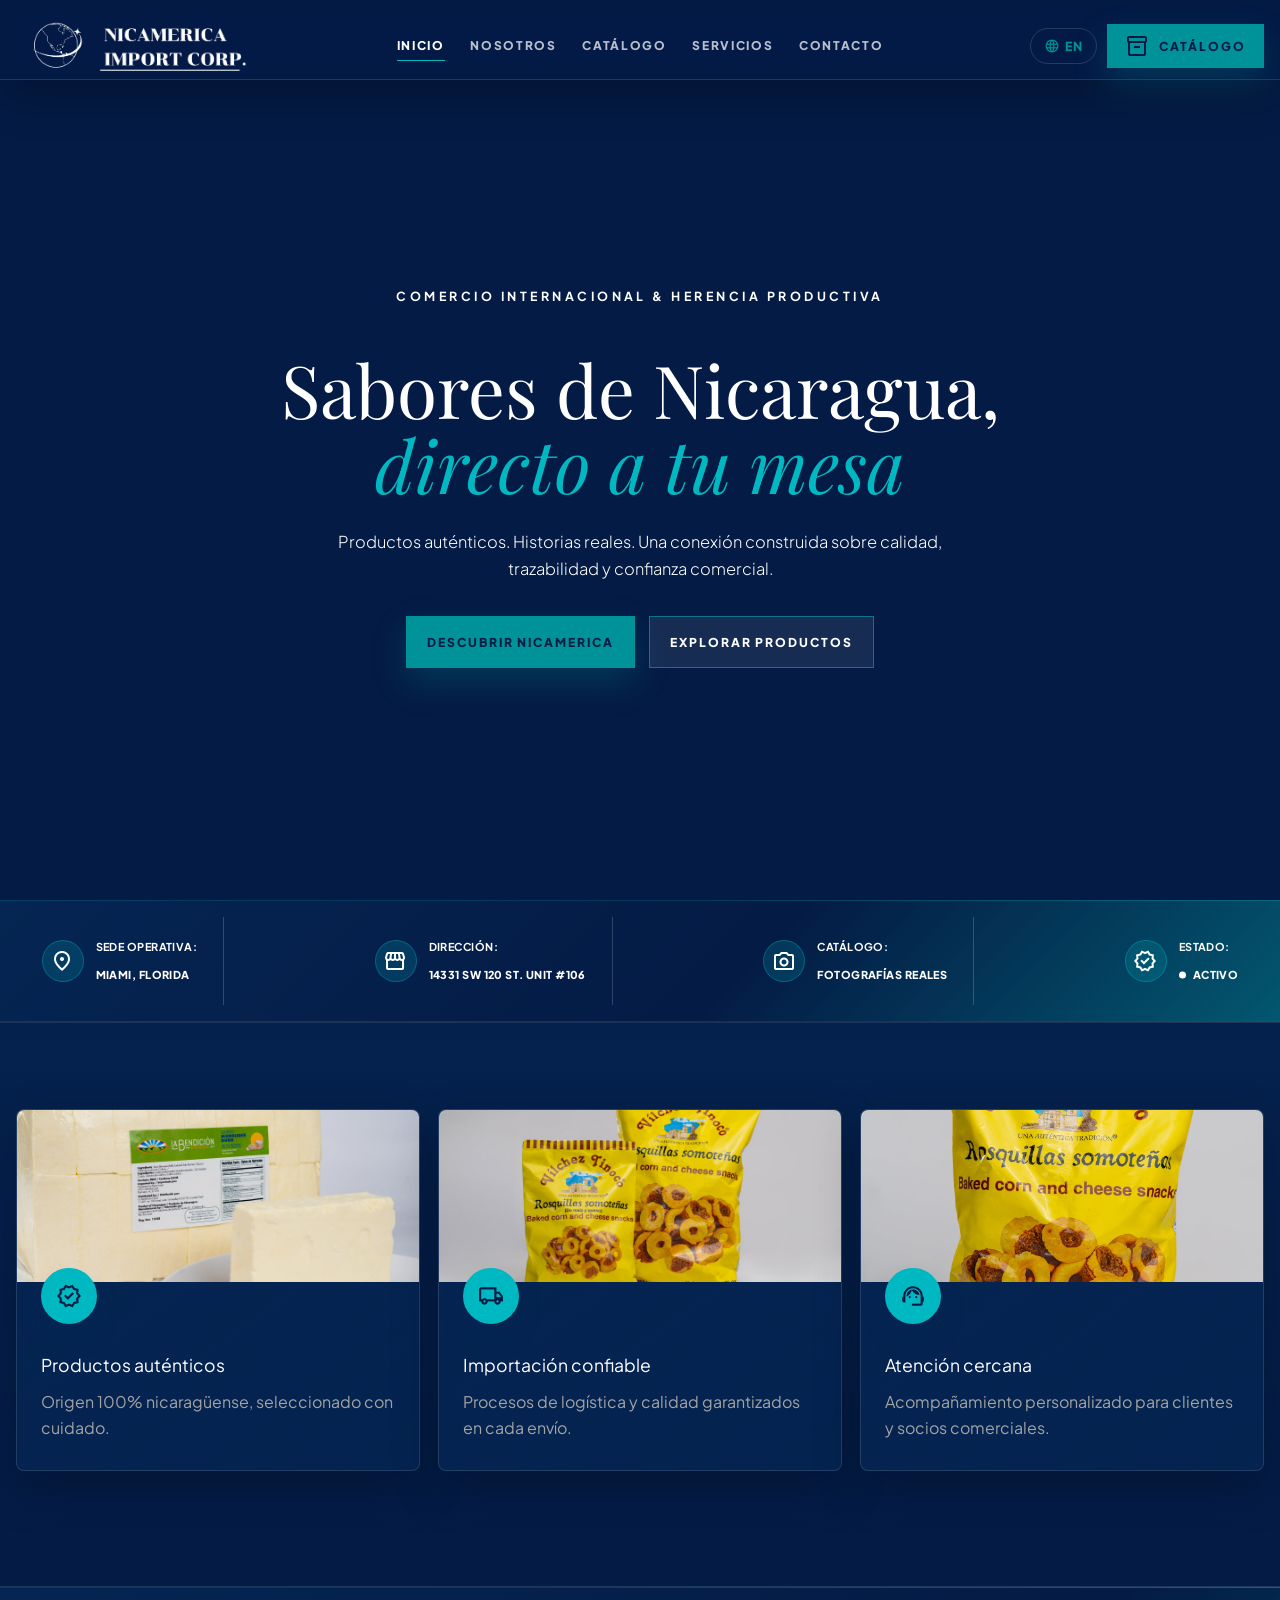
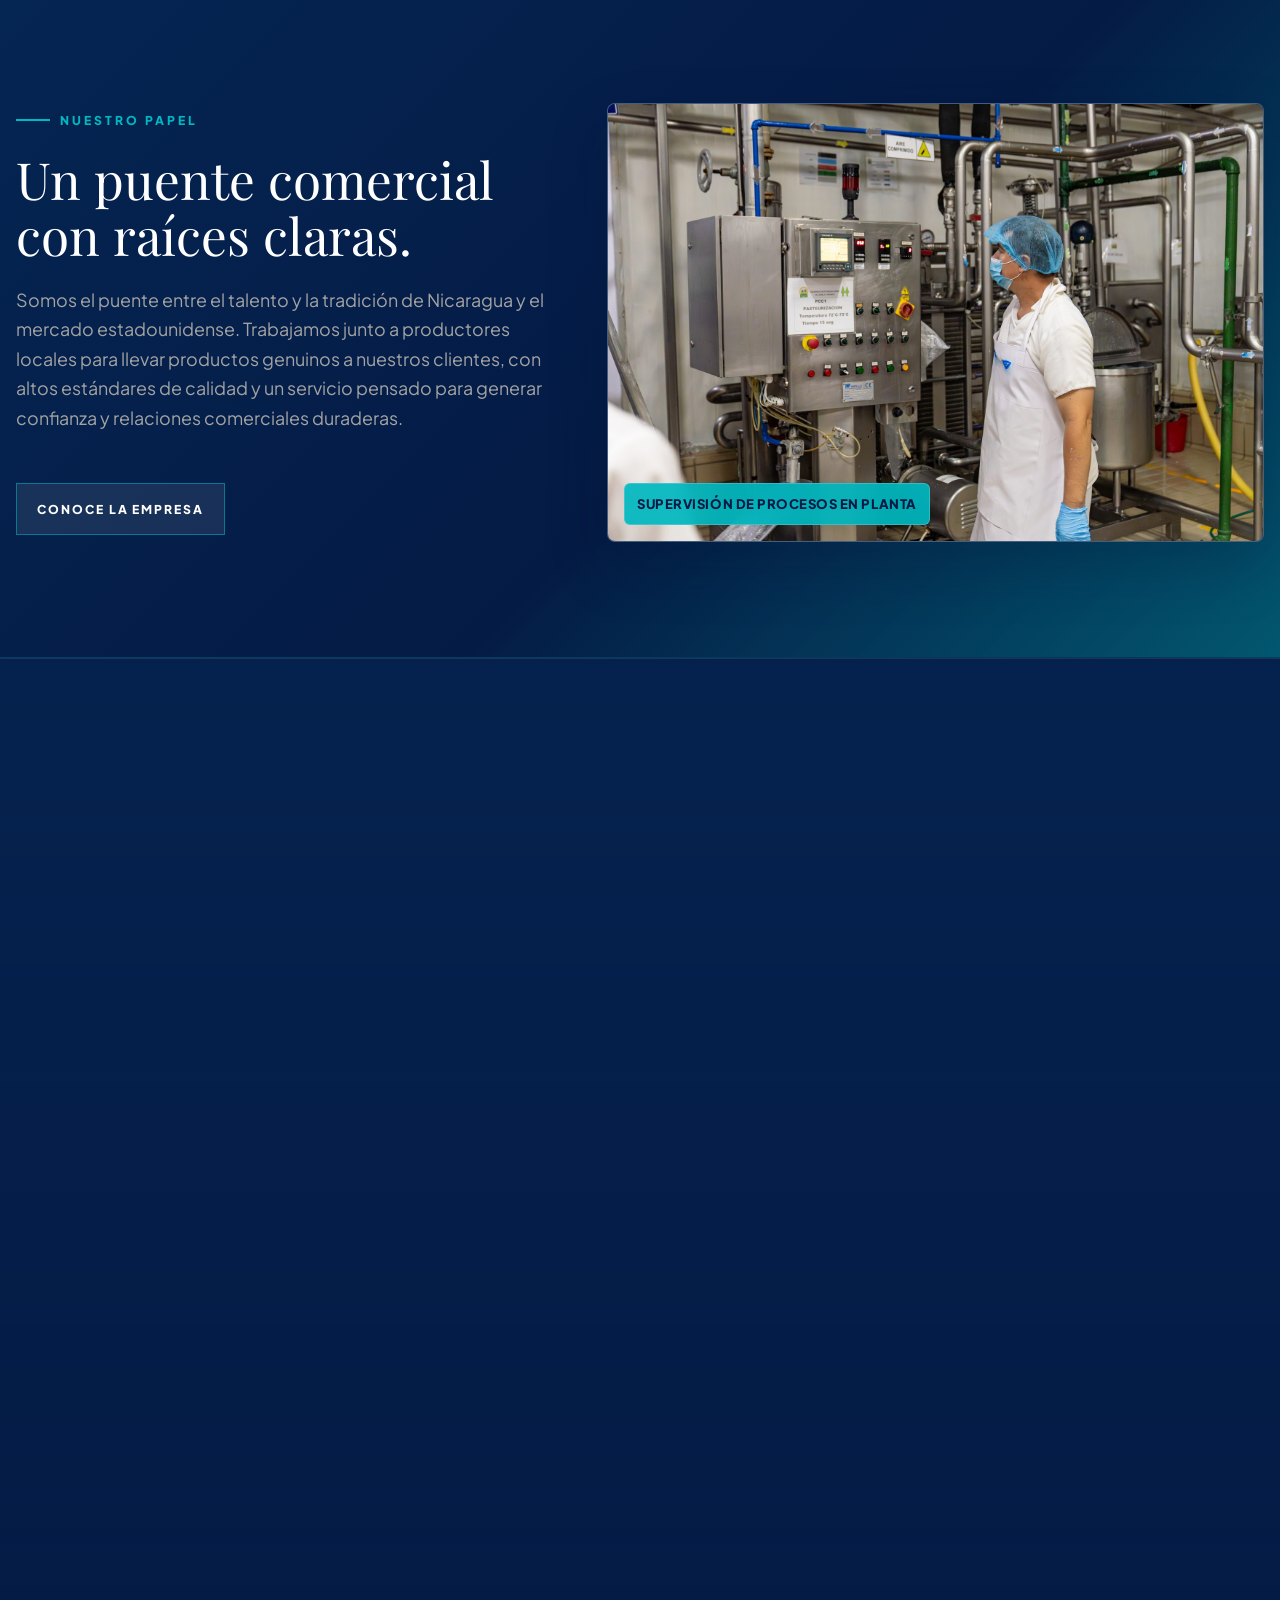
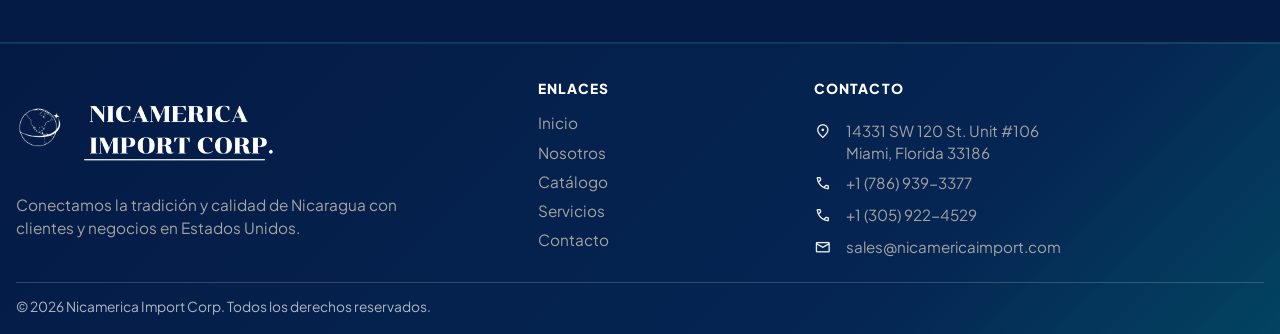
==== commit c2f7ca8e: "Feature: Implement bilingual i18n, optimize fonts to prevent FOUC, and fix hero carousel transition" ====
--- a/index.html
+++ b/index.html
@@ -5,7 +5,7 @@
   <meta name="viewport" content="width=device-width, initial-scale=1">
   <title>Nicamerica Import Corp. | Inicio</title>
   <meta name="description" content="Nicamerica Import Corp. conecta productos y productores de Nicaragua con clientes y negocios en Estados Unidos mediante importación confiable.">
-  <meta name="theme-color" content="#002E5D">
+  <meta name="theme-color" content="#041b45">
   <meta property="og:title" content="Nicamerica Import Corp. | Inicio">
   <meta property="og:description" content="Productos auténticos, logística confiable y atención comercial para clientes y negocios en Estados Unidos.">
   <meta property="og:type" content="website">
@@ -13,85 +13,97 @@
   <link rel="canonical" href="https://nicamericaimport.com/">
   <link rel="preconnect" href="https://fonts.googleapis.com">
   <link rel="preconnect" href="https://fonts.gstatic.com" crossorigin>
-  <link href="https://fonts.googleapis.com/css2?family=Material+Symbols+Outlined:opsz,wght,FILL,GRAD@24,400,0,0&family=Playfair+Display:wght@500;600;700&family=Plus+Jakarta+Sans:wght@400;500;600;700;800&display=swap" rel="stylesheet">
+  <link href="https://fonts.googleapis.com/css2?family=Material+Symbols+Outlined:opsz,wght,FILL,GRAD@24,400,0,0&display=block" rel="stylesheet">
+  <link href="https://fonts.googleapis.com/css2?family=Playfair+Display:wght@500;600;700&family=Plus+Jakarta+Sans:wght@400;500;600;700;800&display=swap" rel="stylesheet">
   <link rel="icon" href="assets/favicon.png" type="image/png">
-  <link rel="stylesheet" href="assets/styles.css?v=2">
+  <link rel="stylesheet" href="assets/styles.css?v=6">
+  <script src="assets/i18n.js"></script>
 </head>
 <body data-page="inicio">
   <header class="site-header">
     <div class="container nav-wrap">
-      <a class="brand" href="index.html" aria-label="Ir al inicio">
-        <img class="brand-isotipo" src="assets/nicamerica-isotipo.png" alt="">
-        <img class="brand-texto" src="assets/nicamerica-texto.png" alt="Nicamerica Import Corp.">
+      <a class="brand" href="index.html" data-i18n-aria="nav.brand_label" aria-label="Ir al inicio">
+        <img class="brand-isotipo" src="assets/nicamerica-isotipo-white.png" alt="">
+        <img class="brand-texto" src="assets/nicamerica-texto-white.png" alt="Nicamerica Import Corp.">
       </a>
       <nav class="desktop-nav" aria-label="Navegación principal">
-        <a href="index.html" data-page-link="inicio">Inicio</a>
-        <a href="nosotros.html" data-page-link="nosotros">Nosotros</a>
-        <a href="catalogo.html" data-page-link="catalogo">Catálogo</a>
-        <a href="servicios.html" data-page-link="servicios">Servicios</a>
-        <a href="contacto.html" data-page-link="contacto">Contacto</a>
+        <a href="index.html" data-page-link="inicio" data-i18n="nav.home">Inicio</a>
+        <a href="nosotros.html" data-page-link="nosotros" data-i18n="nav.about">Nosotros</a>
+        <a href="catalogo.html" data-page-link="catalogo" data-i18n="nav.catalog">Catálogo</a>
+        <a href="servicios.html" data-page-link="servicios" data-i18n="nav.services">Servicios</a>
+        <a href="contacto.html" data-page-link="contacto" data-i18n="nav.contact">Contacto</a>
       </nav>
       <div class="header-actions">
-        <a class="button primary compact" href="catalogo.html"><span class="material-symbols-outlined" aria-hidden="true">inventory_2</span>Catálogo</a>
-        <button class="icon-button" id="menuButton" type="button" aria-label="Abrir menú" aria-controls="mobileNav" aria-expanded="false"><span class="material-symbols-outlined" aria-hidden="true">menu</span></button>
+        <button class="lang-toggle" id="langToggle" type="button" aria-label="Cambiar a inglés" title="Switch to English" onclick="window.i18n.toggleLang()">
+          <span class="lang-globe material-symbols-outlined" aria-hidden="true">language</span>
+          <span class="lang-label">EN</span>
+        </button>
+        <a class="button primary compact" href="catalogo.html"><span class="material-symbols-outlined" aria-hidden="true">inventory_2</span><span data-i18n="nav.catalog_btn">Catálogo</span></a>
+        <button class="icon-button" id="menuButton" type="button" data-i18n-aria="nav.open_menu" aria-label="Abrir menú" aria-controls="mobileNav" aria-expanded="false"><span class="material-symbols-outlined" aria-hidden="true">menu</span></button>
       </div>
     </div>
     <nav class="mobile-nav" id="mobileNav" aria-label="Navegación móvil">
-      <a href="index.html" data-page-link="inicio">Inicio</a>
-      <a href="nosotros.html" data-page-link="nosotros">Nosotros</a>
-      <a href="catalogo.html" data-page-link="catalogo">Catálogo</a>
-      <a href="servicios.html" data-page-link="servicios">Servicios</a>
-      <a href="contacto.html" data-page-link="contacto">Contacto</a>
+      <a href="index.html" data-page-link="inicio" data-i18n="nav.home">Inicio</a>
+      <a href="nosotros.html" data-page-link="nosotros" data-i18n="nav.about">Nosotros</a>
+      <a href="catalogo.html" data-page-link="catalogo" data-i18n="nav.catalog">Catálogo</a>
+      <a href="servicios.html" data-page-link="servicios" data-i18n="nav.services">Servicios</a>
+      <a href="contacto.html" data-page-link="contacto" data-i18n="nav.contact">Contacto</a>
     </nav>
   </header>
 
   <main>
     <section class="hero" aria-labelledby="hero-title">
+      <div class="hero-slideshow" aria-hidden="true">
+        <span class="hero-slide hero-slide--plant"></span>
+        <span class="hero-slide hero-slide--production"></span>
+        <span class="hero-slide hero-slide--market"></span>
+        <span class="hero-slide hero-slide--trade"></span>
+      </div>
       <div class="container hero-grid">
         <div class="hero-copy reveal">
-          <div class="hero-kicker">Comercio internacional &amp; herencia productiva</div>
-          <h1 id="hero-title">Sabores de Nicaragua, <span>directo a tu mesa</span></h1>
-          <p class="lead">Productos auténticos. Historias reales. Una conexión construida sobre calidad, trazabilidad y confianza comercial.</p>
+          <div class="hero-kicker" data-i18n="index.hero.kicker">Comercio internacional &amp; herencia productiva</div>
+          <h1 id="hero-title" data-i18n-html="index.hero.title">Sabores de Nicaragua, <span>directo a tu mesa</span></h1>
+          <p class="lead" data-i18n="index.hero.lead">Productos auténticos. Historias reales. Una conexión construida sobre calidad, trazabilidad y confianza comercial.</p>
           <div class="hero-actions">
-            <a class="button primary" href="nosotros.html">Descubrir Nicamerica</a>
-            <a class="button secondary" href="catalogo.html">Explorar productos</a>
+            <a class="button primary" href="nosotros.html" data-i18n="index.hero.cta1">Descubrir Nicamerica</a>
+            <a class="button secondary" href="catalogo.html" data-i18n="index.hero.cta2">Explorar productos</a>
           </div>
         </div>
         <figure class="hero-visual reveal">
-          <img src="assets/products/hero-productos.jpg" alt="Productos reales fotografiados para el catálogo de Nicamerica Import Corp." loading="eager">
-          <figcaption><strong>Catálogo con fotografías reales</strong><span>Productos identificados solo con información visible o verificable.</span></figcaption>
+          <img src="assets/plant/plant-production.jpg" alt="Equipo trabajando en la preparación de productos dentro de la planta" loading="eager">
+          <figcaption><strong data-i18n="index.hero.fig_strong">Operación real en planta</strong><span data-i18n="index.hero.fig_span">Procesos visibles de preparación, revisión y cuidado del producto.</span></figcaption>
         </figure>
       </div>
     </section>
 
     <section class="metadata-strip" aria-label="Registro comercial de Nicamerica">
       <div class="container metadata-grid">
-        <div><span class="material-symbols-outlined" aria-hidden="true">location_on</span><strong>SEDE OPERATIVA:</strong><span>MIAMI, FLORIDA</span></div>
-        <div><span class="material-symbols-outlined" aria-hidden="true">storefront</span><strong>DIRECCIÓN:</strong><span>14331 SW 120 ST. UNIT #106</span></div>
-        <div><span class="material-symbols-outlined" aria-hidden="true">photo_camera</span><strong>CATÁLOGO:</strong><span>FOTOGRAFÍAS REALES</span></div>
-        <div><span class="material-symbols-outlined" aria-hidden="true">verified</span><strong>ESTADO:</strong><span class="status-dot">ACTIVO</span></div>
+        <div><span class="material-symbols-outlined" aria-hidden="true">location_on</span><strong data-i18n="strip.hq">SEDE OPERATIVA:</strong><span data-i18n="strip.hq_val">MIAMI, FLORIDA</span></div>
+        <div><span class="material-symbols-outlined" aria-hidden="true">storefront</span><strong data-i18n="strip.addr">DIRECCIÓN:</strong><span data-i18n="strip.addr_val">14331 SW 120 ST. UNIT #106</span></div>
+        <div><span class="material-symbols-outlined" aria-hidden="true">photo_camera</span><strong data-i18n="strip.catalog">CATÁLOGO:</strong><span data-i18n="strip.catalog_val">FOTOGRAFÍAS REALES</span></div>
+        <div><span class="material-symbols-outlined" aria-hidden="true">verified</span><strong data-i18n="strip.status">ESTADO:</strong><span class="status-dot" data-i18n="strip.status_val">ACTIVO</span></div>
       </div>
     </section>
 
     <section class="section value-section" aria-label="Propuesta de valor">
       <div class="container value-grid">
-        <article class="value-card reveal"><img src="assets/products/queso-morolique-duro.jpg" alt="Producto nicaragüense de Nicamerica"><span class="material-symbols-outlined" aria-hidden="true">verified</span><h2>Productos auténticos</h2><p>Origen 100% nicaragüense, seleccionado con cuidado.</p></article>
-        <article class="value-card reveal"><img src="assets/products/hero-productos.jpg" alt="Selección visual de productos importados"><span class="material-symbols-outlined" aria-hidden="true">local_shipping</span><h2>Importación confiable</h2><p>Procesos de logística y calidad garantizados en cada envío.</p></article>
-        <article class="value-card reveal"><img src="assets/products/vilchez-tinoco-rosquillas.jpg" alt="Producto para atención comercial de Nicamerica"><span class="material-symbols-outlined" aria-hidden="true">support_agent</span><h2>Atención cercana</h2><p>Acompañamiento personalizado para clientes y socios comerciales.</p></article>
+        <article class="value-card reveal"><img src="assets/products/queso-morolique-duro.jpg" alt="Producto nicaragüense de Nicamerica"><span class="material-symbols-outlined" aria-hidden="true">verified</span><h2 data-i18n="index.value1.title">Productos auténticos</h2><p data-i18n="index.value1.text">Origen 100% nicaragüense, seleccionado con cuidado.</p></article>
+        <article class="value-card reveal"><img src="assets/products/hero-productos.jpg" alt="Selección visual de productos importados"><span class="material-symbols-outlined" aria-hidden="true">local_shipping</span><h2 data-i18n="index.value2.title">Importación confiable</h2><p data-i18n="index.value2.text">Procesos de logística y calidad garantizados en cada envío.</p></article>
+        <article class="value-card reveal"><img src="assets/products/vilchez-tinoco-rosquillas.jpg" alt="Producto para atención comercial de Nicamerica"><span class="material-symbols-outlined" aria-hidden="true">support_agent</span><h2 data-i18n="index.value3.title">Atención cercana</h2><p data-i18n="index.value3.text">Acompañamiento personalizado para clientes y socios comerciales.</p></article>
       </div>
     </section>
 
     <section class="section intro-band">
       <div class="container intro-layout">
         <div class="section-copy reveal">
-          <span class="eyebrow light">Nuestro papel</span>
-          <h2>Un puente comercial con raíces claras.</h2>
-          <p>Somos el puente entre el talento y la tradición de Nicaragua y el mercado estadounidense. Trabajamos junto a productores locales para llevar productos genuinos a nuestros clientes, con altos estándares de calidad y un servicio pensado para generar confianza y relaciones comerciales duraderas.</p>
-          <div class="section-action"><a class="button secondary" href="nosotros.html">Conoce la empresa</a></div>
+          <span class="eyebrow light" data-i18n="index.intro.eyebrow">Nuestro papel</span>
+          <h2 data-i18n="index.intro.title">Un puente comercial con raíces claras.</h2>
+          <p data-i18n="index.intro.text">Somos el puente entre el talento y la tradición de Nicaragua y el mercado estadounidense. Trabajamos junto a productores locales para llevar productos genuinos a nuestros clientes, con altos estándares de calidad y un servicio pensado para generar confianza y relaciones comerciales duraderas.</p>
+          <div class="section-action"><a class="button secondary" href="nosotros.html" data-i18n="index.intro.cta">Conoce la empresa</a></div>
         </div>
         <figure class="plant-photo dark reveal">
-          <img src="assets/plant/plant-overview.jpg" alt="Área de planta con equipo de producción y revisión de productos">
-          <figcaption>Área de producción y revisión</figcaption>
+          <img src="assets/plant/plant-equipment.jpg" alt="Persona supervisando equipos dentro de la planta de producción">
+          <figcaption data-i18n="index.intro.figcaption">Supervisión de procesos en planta</figcaption>
         </figure>
       </div>
     </section>
@@ -99,12 +111,12 @@
     <section class="section featured-section">
       <div class="container">
         <div class="section-header reveal">
-          <span class="eyebrow">Selección visual</span>
-          <h2>Conoce algunos de nuestros productos</h2>
-          <p class="lead">Una muestra de productos fotografiados para construir el catálogo. No se incluyen precios, disponibilidad ni afirmaciones no verificadas.</p>
+          <span class="eyebrow" data-i18n="index.featured.eyebrow">Selección visual</span>
+          <h2 data-i18n="index.featured.title">Conoce algunos de nuestros productos</h2>
+          <p class="lead" data-i18n="index.featured.lead">Una muestra de productos fotografiados para construir el catálogo. No se incluyen precios, disponibilidad ni afirmaciones no verificadas.</p>
         </div>
         <div class="product-grid featured-grid" id="featuredGrid"></div>
-        <div class="section-action reveal"><a class="button primary" href="catalogo.html">Ver catálogo completo</a></div>
+        <div class="section-action reveal"><a class="button primary" href="catalogo.html" data-i18n="index.featured.cta">Ver catálogo completo</a></div>
       </div>
     </section>
   </main>
@@ -112,33 +124,26 @@
   <footer class="site-footer">
     <div class="container footer-grid">
       <div class="footer-brand">
-        <img class="footer-logo" src="assets/nicamerica-logo.png" alt="Nicamerica Import Corp.">
-        <p>Conectamos la tradición y calidad de Nicaragua con clientes y negocios en Estados Unidos.</p>
+        <div class="footer-logo-lockup" aria-label="Nicamerica Import Corp.">
+          <img class="footer-logo-mark" src="assets/nicamerica-isotipo-white.png" alt="">
+          <img class="footer-logo-text" src="assets/nicamerica-texto-white.png" alt="Nicamerica Import Corp.">
+        </div>
+        <p data-i18n="footer.tagline">Conectamos la tradición y calidad de Nicaragua con clientes y negocios en Estados Unidos.</p>
       </div>
       <nav class="footer-nav" aria-label="Navegación de pie de página">
-        <strong>Enlaces</strong>
-        <a href="index.html">Inicio</a>
-        <a href="nosotros.html">Nosotros</a>
-        <a href="catalogo.html">Catálogo</a>
-        <a href="servicios.html">Servicios</a>
-        <a href="contacto.html">Contacto</a>
+        <strong data-i18n="footer.links">Enlaces</strong>
+        <a href="index.html" data-i18n="nav.home">Inicio</a>
+        <a href="nosotros.html" data-i18n="nav.about">Nosotros</a>
+        <a href="catalogo.html" data-i18n="nav.catalog">Catálogo</a>
+        <a href="servicios.html" data-i18n="nav.services">Servicios</a>
+        <a href="contacto.html" data-i18n="nav.contact">Contacto</a>
       </nav>
       <div class="footer-contact">
-        <strong>Contacto</strong>
+        <strong data-i18n="footer.contact">Contacto</strong>
         <p><span class="material-symbols-outlined" aria-hidden="true">location_on</span><span>14331 SW 120 St. Unit #106<br>Miami, Florida 33186</span></p>
         <a href="tel:+17869393377"><span class="material-symbols-outlined" aria-hidden="true">call</span>+1 (786) 939-3377</a>
         <a href="tel:+13059224529"><span class="material-symbols-outlined" aria-hidden="true">call</span>+1 (305) 922-4529</a>
         <a href="mailto:sales@nicamericaimport.com"><span class="material-symbols-outlined" aria-hidden="true">mail</span>sales@nicamericaimport.com</a>
-      </div>
-      <div class="footer-social">
-        <strong>Redes</strong>
-        <div style="display: flex; gap: 14px; margin-top: 14px;">
-          <a href="#" aria-label="Instagram" style="color: inherit;"><svg width="24" height="24" viewBox="0 0 24 24" fill="none" stroke="currentColor" stroke-width="2" stroke-linecap="round" stroke-linejoin="round"><rect x="2" y="2" width="20" height="20" rx="5" ry="5"></rect><path d="M16 11.37A4 4 0 1 1 12.63 8 4 4 0 0 1 16 11.37z"></path><line x1="17.5" y1="6.5" x2="17.51" y2="6.5"></line></svg></a>
-          <a href="#" aria-label="LinkedIn" style="color: inherit;"><svg width="24" height="24" viewBox="0 0 24 24" fill="none" stroke="currentColor" stroke-width="2" stroke-linecap="round" stroke-linejoin="round"><path d="M16 8a6 6 0 0 1 6 6v7h-4v-7a2 2 0 0 0-2-2 2 2 0 0 0-2 2v7h-4v-7a6 6 0 0 1 6-6z"></path><rect x="2" y="9" width="4" height="12"></rect><circle cx="4" cy="4" r="2"></circle></svg></a>
-          <a href="#" aria-label="Facebook" style="color: inherit;"><svg width="24" height="24" viewBox="0 0 24 24" fill="none" stroke="currentColor" stroke-width="2" stroke-linecap="round" stroke-linejoin="round"><path d="M18 2h-3a5 5 0 0 0-5 5v3H7v4h3v8h4v-8h3l1-4h-4V7a1 1 0 0 1 1-1h3z"></path></svg></a>
-          <a href="#" aria-label="YouTube" style="color: inherit;"><svg width="24" height="24" viewBox="0 0 24 24" fill="none" stroke="currentColor" stroke-width="2" stroke-linecap="round" stroke-linejoin="round"><path d="M22.54 6.42a2.78 2.78 0 0 0-1.94-2C18.88 4 12 4 12 4s-6.88 0-8.6.46a2.78 2.78 0 0 0-1.94 2A29 29 0 0 0 1 11.75a29 29 0 0 0 .46 5.33A2.78 2.78 0 0 0 3.4 19c1.72.46 8.6.46 8.6.46s6.88 0 8.6-.46a2.78 2.78 0 0 0 1.94-2 29 29 0 0 0 .46-5.25 29 29 0 0 0-.46-5.33z"></path><polygon points="9.75 15.02 15.5 11.75 9.75 8.48 9.75 15.02"></polygon></svg></a>
-          <a href="#" aria-label="TikTok" style="color: inherit;"><svg width="24" height="24" viewBox="0 0 24 24" fill="none" stroke="currentColor" stroke-width="2" stroke-linecap="round" stroke-linejoin="round"><path d="M9 12a4 4 0 1 0 4 4V4a5 5 0 0 0 5 5"></path></svg></a>
-        </div>
       </div>
     </div>
     <div class="container copyright" id="copyright"></div>
@@ -147,14 +152,16 @@
   <div class="modal" id="productModal" aria-hidden="true">
     <div class="modal-backdrop" data-close-modal></div>
     <article class="modal-dialog" role="dialog" aria-modal="true" aria-labelledby="modalTitle">
-      <button class="modal-close" type="button" aria-label="Cerrar detalle" data-close-modal><span class="material-symbols-outlined" aria-hidden="true">close</span></button>
+      <button class="modal-close" type="button" data-i18n-aria="modal.close" aria-label="Cerrar detalle" data-close-modal><span class="material-symbols-outlined" aria-hidden="true">close</span></button>
       <div class="modal-image"><img id="modalImage" alt=""></div>
-      <div class="modal-content"><span class="pill" id="modalCategory"></span><h2 id="modalTitle"></h2><div class="detail-list" id="modalDetails"></div><a class="button primary" href="contacto.html" data-close-modal>Consultar disponibilidad</a></div>
+      <div class="modal-content"><span class="pill" id="modalCategory"></span><h2 id="modalTitle"></h2><div class="detail-list" id="modalDetails"></div><a class="button primary" href="contacto.html" data-close-modal data-i18n="modal.cta">Consultar disponibilidad</a></div>
     </article>
   </div>
 
   <script src="assets/app.js"></script>
+  <script>document.addEventListener('langchange', () => window.i18n.applyTranslations());</script>
 </body>
 </html>
 
 
+
--- a/assets/styles.css
+++ b/assets/styles.css
@@ -2335,3 +2335,1165 @@
     min-height: 260px;
   }
 }
+
+/* Dark teal palette requested: #041b45 / #052552 / #009299 / #00b8c1. */
+:root {
+  --primary: #009299;
+  --secondary: #00b8c1;
+  --white: #ffffff;
+  --ink: #ffffff;
+  --muted: #a3a3a3;
+  --line: rgba(255, 255, 255, 0.14);
+  --soft: rgba(255, 255, 255, 0.06);
+  --soft-blue: rgba(0, 184, 193, 0.12);
+  --deep: #041b45;
+  --surface: #052552;
+  --surface-high: #073064;
+  --danger: #ef4444;
+  --danger-strong: #e74c3c;
+  --shadow: 0 20px 56px rgba(0, 0, 0, 0.32);
+}
+
+html,
+body,
+main {
+  color: var(--ink);
+  background: var(--deep);
+}
+
+body {
+  background:
+    radial-gradient(circle at 18% 8%, rgba(0, 184, 193, 0.12), transparent 28rem),
+    radial-gradient(circle at 86% 18%, rgba(0, 146, 153, 0.1), transparent 30rem),
+    var(--deep);
+}
+
+.site-header {
+  color: var(--white);
+  background: rgba(4, 27, 69, 0.9);
+  border-bottom-color: rgba(255, 255, 255, 0.12);
+  box-shadow: 0 16px 44px rgba(0, 0, 0, 0.24);
+  backdrop-filter: blur(14px) saturate(135%);
+  -webkit-backdrop-filter: blur(14px) saturate(135%);
+}
+
+.site-header.is-scrolled {
+  background: rgba(4, 27, 69, 0.72);
+  border-bottom-color: rgba(0, 184, 193, 0.24);
+  box-shadow: 0 18px 52px rgba(0, 0, 0, 0.34);
+}
+
+.brand,
+.site-header.is-scrolled .brand {
+  background: rgba(255, 255, 255, 0.96);
+  border-color: rgba(255, 255, 255, 0.26);
+}
+
+.desktop-nav a {
+  color: rgba(255, 255, 255, 0.72);
+}
+
+.desktop-nav a:hover,
+.desktop-nav a[aria-current="page"] {
+  color: var(--white);
+  border-color: var(--secondary);
+}
+
+.mobile-nav {
+  background: rgba(4, 27, 69, 0.96);
+  border-bottom-color: rgba(255, 255, 255, 0.12);
+}
+
+.mobile-nav a,
+.mobile-nav a[aria-current="page"],
+.mobile-nav a:hover {
+  color: var(--white);
+}
+
+.icon-button,
+.site-header.is-scrolled .icon-button {
+  color: var(--white);
+  background: rgba(255, 255, 255, 0.08);
+  border-color: rgba(255, 255, 255, 0.18);
+}
+
+.button.primary,
+.header-actions .button.primary,
+.site-header.is-scrolled .header-actions .button.primary {
+  color: var(--deep);
+  background: var(--primary);
+  border-color: var(--primary);
+  box-shadow: 0 14px 34px rgba(0, 146, 153, 0.24);
+}
+
+.button.primary:hover,
+.header-actions .button.primary:hover {
+  color: var(--deep);
+  background: var(--secondary);
+  border-color: var(--secondary);
+}
+
+.button.secondary {
+  color: var(--white);
+  background: rgba(255, 255, 255, 0.08);
+  border-color: rgba(0, 184, 193, 0.52);
+}
+
+.button.secondary:hover {
+  color: var(--deep);
+  background: var(--secondary);
+  border-color: var(--secondary);
+}
+
+.hero {
+  background-image:
+    linear-gradient(90deg, rgba(4,27,69,0.94), rgba(4,27,69,0.78) 44%, rgba(4,27,69,0.34)),
+    linear-gradient(to bottom, rgba(4,27,69,0.16), rgba(4,27,69,0.82)),
+    url("products/hero-productos.jpg");
+}
+
+.hero-copy h1,
+.hero-copy .lead,
+.hero-kicker,
+.page-hero h1,
+.page-hero .lead,
+.section-header h2,
+.section-copy h2,
+h1,
+h2,
+h3,
+.product-body h3,
+.service-card h3,
+.info-card h3,
+.catalog-cta h3,
+.story-copy h2 {
+  color: var(--white);
+}
+
+.hero-copy h1 span,
+.eyebrow,
+.eyebrow.light,
+.service-card > span,
+.service-card strong,
+.detail-list strong,
+label,
+.contact-card strong,
+.story-copy .eyebrow {
+  color: var(--secondary);
+}
+
+.eyebrow::before,
+.hero .eyebrow::before {
+  background: var(--secondary);
+}
+
+.lead,
+.value-card p,
+.info-card p,
+.service-card p,
+.catalog-cta p,
+.site-footer p,
+.detail-list,
+.product-body .meta,
+.story-copy p,
+.section-copy p,
+.footer-contact p,
+.footer-contact a,
+.footer-nav a {
+  color: var(--muted);
+}
+
+.section,
+.featured-section,
+.value-section,
+.services-section,
+.about-story-section,
+.contact-grid {
+  color: var(--ink);
+  background:
+    linear-gradient(180deg, rgba(5,37,82,0.66), rgba(4,27,69,0.98));
+  border-color: rgba(255, 255, 255, 0.1);
+}
+
+.intro-band,
+.catalog-cta,
+.service-cta,
+.metadata-strip {
+  background: linear-gradient(135deg, #052552 0%, #041b45 58%, rgba(0,146,153,0.5) 100%);
+  border-color: rgba(0, 184, 193, 0.18);
+}
+
+.metadata-grid strong,
+.metadata-grid span,
+.metadata-grid .material-symbols-outlined {
+  color: var(--white);
+}
+
+.metadata-grid .material-symbols-outlined {
+  background: rgba(0, 184, 193, 0.18);
+  border: 1px solid rgba(0, 184, 193, 0.34);
+}
+
+.value-card,
+.info-card,
+.service-card,
+.product-card,
+.contact-card,
+form,
+.catalog-tools,
+.story-panel,
+.plant-photo,
+.catalog-empty {
+  color: var(--ink);
+  background:
+    linear-gradient(145deg, rgba(5,37,82,0.98), rgba(5,37,82,0.78));
+  border-color: rgba(255, 255, 255, 0.12);
+  box-shadow: 0 18px 48px rgba(0, 0, 0, 0.24);
+}
+
+.value-card:hover,
+.info-card:hover,
+.service-card:hover,
+.product-card:hover,
+.story-panel:hover,
+.plant-photo:hover {
+  border-color: rgba(0, 184, 193, 0.42);
+  box-shadow: 0 24px 62px rgba(0, 0, 0, 0.34);
+}
+
+.story-panel,
+.story-panel.reverse,
+.story-panel--vision,
+.service-card,
+.product-card,
+.contact-card,
+form {
+  border-left-color: var(--primary);
+  border-top-color: rgba(0, 184, 193, 0.38);
+}
+
+.product-media,
+.modal-image,
+.filter-button,
+.catalog-search,
+input,
+textarea {
+  color: var(--white);
+  background: rgba(4, 27, 69, 0.62);
+  border-color: rgba(255, 255, 255, 0.16);
+}
+
+input,
+textarea {
+  border-bottom-color: rgba(255, 255, 255, 0.24);
+}
+
+input:focus,
+textarea:focus {
+  border-bottom-color: var(--secondary);
+}
+
+input::placeholder,
+textarea::placeholder {
+  color: rgba(255, 255, 255, 0.46);
+}
+
+.catalog-search:focus-within {
+  border-color: var(--secondary);
+  box-shadow: 0 0 0 4px rgba(0, 184, 193, 0.12);
+}
+
+.pill,
+.value-card .material-symbols-outlined,
+.filter-button.active,
+.filter-button:hover {
+  color: var(--deep);
+  background: var(--secondary);
+  border-color: var(--secondary);
+}
+
+.filter-button {
+  color: rgba(255, 255, 255, 0.78);
+}
+
+.page-hero {
+  color: var(--white);
+}
+
+.page-hero::before {
+  background:
+    linear-gradient(90deg, rgba(4,27,69,0.95), rgba(4,27,69,0.74) 48%, rgba(4,27,69,0.32)),
+    linear-gradient(to bottom, rgba(4,27,69,0.1), rgba(4,27,69,0.84));
+}
+
+.plant-photo figcaption {
+  color: var(--deep);
+  background: rgba(0, 184, 193, 0.92);
+  border-color: rgba(255, 255, 255, 0.18);
+}
+
+.site-footer {
+  background: linear-gradient(135deg, #041b45 0%, #052552 72%, rgba(0,146,153,0.34) 100%);
+  border-top: 1px solid rgba(0, 184, 193, 0.16);
+}
+
+.footer-whatsapp {
+  color: var(--deep);
+  background: var(--primary);
+  border-color: var(--primary);
+}
+
+.footer-whatsapp:hover,
+.footer-whatsapp:focus-visible {
+  color: var(--deep);
+  background: var(--secondary);
+  border-color: var(--secondary);
+}
+
+.footer-whatsapp .material-symbols-outlined,
+.footer-whatsapp:hover .material-symbols-outlined,
+.footer-whatsapp:focus-visible .material-symbols-outlined {
+  color: var(--deep);
+}
+
+.modal-backdrop {
+  background: rgba(4, 27, 69, 0.82);
+}
+
+.modal-dialog,
+.modal-close {
+  color: var(--white);
+  background: var(--surface);
+  border-color: rgba(255, 255, 255, 0.14);
+}
+
+.form-status.show,
+.catalog-empty {
+  border-left: 4px solid var(--danger);
+}
+
+.map {
+  border-color: rgba(0, 184, 193, 0.24);
+  filter: saturate(0.95) contrast(0.96);
+}
+
+/* Image and logo refinements requested after dark palette. */
+.brand,
+.site-header.is-scrolled .brand {
+  background: transparent;
+  border-color: transparent;
+  box-shadow: none;
+}
+
+.brand-isotipo {
+  width: 54px;
+  height: 54px;
+  object-fit: contain;
+}
+
+.brand-texto {
+  width: min(154px, 32vw);
+  height: auto;
+  object-fit: contain;
+}
+
+.site-footer .footer-logo.footer-logo--white {
+  width: min(285px, 100%);
+  height: 94px;
+  object-fit: contain;
+  object-position: left center;
+  padding: 0;
+  background: transparent;
+  border: 0;
+  border-radius: 0;
+  box-shadow: none;
+}
+
+.site-footer .footer-logo-lockup {
+  display: flex;
+  align-items: center;
+  gap: 14px;
+  width: min(360px, 100%);
+  max-width: 360px;
+  margin: 0 0 14px;
+}
+
+.site-footer .footer-logo-mark {
+  flex: 0 0 auto;
+  width: 46px;
+  max-width: 46px;
+  height: 46px;
+  object-fit: contain;
+}
+
+.site-footer .footer-logo-text {
+  flex: 1 1 0;
+  width: 200px;
+  max-width: min(200px, calc(100% - 60px));
+  height: auto;
+  object-fit: contain;
+}
+
+.hero {
+  position: relative;
+  overflow: hidden;
+  background: var(--deep);
+}
+
+.hero-slideshow,
+.hero-slide {
+  position: absolute;
+  inset: 0;
+}
+
+.hero-slideshow {
+  z-index: 0;
+  pointer-events: none;
+}
+
+.hero-slide {
+  opacity: 0;
+  background-size: cover;
+  background-position: center;
+  animation: heroSlideShow 28s infinite ease-in-out;
+  will-change: opacity;
+}
+
+.hero-slide::after {
+  content: "";
+  position: absolute;
+  inset: 0;
+  background:
+    linear-gradient(90deg, rgba(4,27,69,0.96), rgba(4,27,69,0.78) 44%, rgba(4,27,69,0.36)),
+    linear-gradient(to bottom, rgba(4,27,69,0.1), rgba(4,27,69,0.84));
+}
+
+.hero-slide--plant {
+  background-image: url("plant/plant-quality.jpg");
+  animation-delay: 0s;
+}
+
+.hero-slide--production {
+  background-image: url("plant/plant-production.jpg");
+  animation-delay: 7s;
+}
+
+.hero-slide--market {
+  background-image: url("generated/supermarket-aisle.jpg");
+  animation-delay: 14s;
+}
+
+.hero-slide--trade {
+  background-image: url("generated/import-agent.jpg");
+  animation-delay: 21s;
+}
+
+@keyframes heroSlideShow {
+  0% { opacity: 0; }
+  5% { opacity: 1; }
+  25% { opacity: 1; }
+  30% { opacity: 0; }
+  100% { opacity: 0; }
+}
+
+.hero-grid {
+  position: relative;
+  z-index: 1;
+}
+
+.hero-visual img {
+  object-position: center;
+}
+
+.page-hero--nosotros {
+  background-image: url("generated/nicaragua-landscape.jpg");
+}
+
+.page-hero--catalogo {
+  background-image: url("generated/supermarket-aisle.jpg");
+}
+
+.page-hero--servicios {
+  background-image: url("plant/plant-production.jpg");
+}
+
+.page-hero--contacto {
+  background-image: url("generated/import-agent.jpg");
+}
+
+.story-panel,
+.story-panel.reverse,
+.story-panel--vision {
+  background:
+    linear-gradient(145deg, rgba(5,37,82,0.98), rgba(5,37,82,0.8));
+  border-left-color: var(--primary);
+}
+
+.story-panel img {
+  object-position: center;
+}
+
+.story-panel.reverse .story-copy {
+  order: 2;
+}
+
+.story-panel.reverse img {
+  order: 1;
+}
+
+.story-panel--vision .story-copy {
+  order: 1;
+}
+
+.story-panel--vision img {
+  order: 2;
+}
+
+@media (max-width: 980px) {
+  .brand-isotipo {
+    width: 48px;
+    height: 48px;
+  }
+
+  .brand-texto {
+    width: min(140px, 38vw);
+  }
+
+  .story-panel.reverse .story-copy,
+  .story-panel.reverse img,
+  .story-panel--vision .story-copy,
+  .story-panel--vision img {
+    order: initial;
+  }
+}
+
+@media (max-width: 520px) {
+  html,
+  body {
+    width: 100%;
+    max-width: 100%;
+    overflow-x: hidden;
+  }
+
+  .site-header .nav-wrap {
+    grid-template-columns: 1fr auto;
+    min-width: 0;
+    width: min(100% - 28px, 88rem);
+  }
+
+  .desktop-nav,
+  .header-actions .button {
+    display: none;
+  }
+
+  .header-actions {
+    display: flex;
+    justify-self: end;
+  }
+
+  .icon-button {
+    display: grid;
+  }
+
+  .brand {
+    min-width: 0;
+  }
+
+  .brand-texto {
+    width: min(136px, 48vw);
+  }
+
+  .hero-grid {
+    grid-template-columns: minmax(0, 1fr);
+    width: min(100% - 28px, 88rem);
+    max-width: 100%;
+    min-width: 0;
+    margin-inline: auto;
+  }
+
+  .hero-visual {
+    display: none;
+  }
+
+  .hero-copy {
+    width: 100%;
+    max-width: 100%;
+    min-width: 0;
+    justify-items: center;
+    text-align: center;
+  }
+
+  .hero-copy h1 {
+    width: 100%;
+    max-width: 292px;
+    margin-inline: auto;
+    font-size: clamp(2.05rem, 10vw, 2.45rem);
+    line-height: 1.02;
+    text-wrap: balance;
+  }
+
+  .hero-copy .lead {
+    max-width: 292px;
+    margin-inline: auto;
+  }
+
+  .hero-actions {
+    width: 100%;
+  }
+
+  .hero-actions .button {
+    width: 100%;
+    max-width: 100%;
+    min-width: 0;
+    justify-content: center;
+    padding-inline: 14px;
+    font-size: 0.68rem;
+    letter-spacing: 0.11em;
+    white-space: normal;
+    text-align: center;
+  }
+}
+
+body[data-page="nosotros"] .reveal {
+  opacity: 1;
+  transform: none;
+}
+
+/* Catalog page rebuilt as a sectioned product guide. */
+.catalog-showcase {
+  background:
+    radial-gradient(circle at top left, rgba(0, 184, 193, 0.16), transparent 34rem),
+    linear-gradient(180deg, var(--deep), #031737 58%, var(--deep));
+}
+
+.catalog-intro {
+  max-width: 760px;
+  margin-bottom: 28px;
+}
+
+.catalog-intro h2 {
+  margin: 10px 0 10px;
+  color: var(--white);
+  font-size: clamp(2rem, 4vw, 3.4rem);
+}
+
+.catalog-intro p {
+  margin: 0;
+  color: rgba(255, 255, 255, 0.74);
+  line-height: 1.8;
+}
+
+.catalog-category-nav {
+  display: grid;
+  grid-template-columns: repeat(7, minmax(0, 1fr));
+  gap: 18px;
+  margin: 0 0 54px;
+}
+
+.category-jump-card {
+  display: grid;
+  align-content: start;
+  justify-items: center;
+  min-height: 118px;
+  padding: 6px 8px 10px;
+  color: rgba(255, 255, 255, 0.86);
+  text-align: center;
+  text-decoration: none;
+  background: transparent;
+  border: 0;
+  border-radius: 0;
+  box-shadow: none;
+  transition: transform 180ms ease, color 180ms ease;
+}
+
+.category-jump-card:hover,
+.category-jump-card:focus-visible {
+  color: var(--secondary);
+  transform: translateY(-4px);
+}
+
+.category-jump-card img,
+.category-icon {
+  width: 82px;
+  height: 82px;
+  margin-bottom: 14px;
+  border-radius: 50%;
+  background: rgba(255, 255, 255, 0.92);
+  border: 2px solid rgba(0, 184, 193, 0.42);
+  object-fit: contain;
+  box-shadow: 0 14px 28px rgba(0, 0, 0, 0.18);
+}
+
+.category-icon {
+  display: grid;
+  place-items: center;
+  color: var(--deep);
+  font-size: 2.4rem;
+}
+
+.category-jump-card span:last-child {
+  font-weight: 800;
+  font-size: 0.78rem;
+  line-height: 1.25;
+  letter-spacing: 0.02em;
+}
+
+.catalog-category-section {
+  scroll-margin-top: 110px;
+  display: grid;
+  grid-template-columns: minmax(280px, 0.92fr) minmax(0, 1.08fr);
+  gap: clamp(28px, 5vw, 76px);
+  align-items: center;
+  margin: 0 0 76px;
+  padding: clamp(20px, 4vw, 42px) 0;
+  overflow: hidden;
+  background: transparent;
+  border: 0;
+  border-radius: 0;
+  box-shadow: none;
+}
+
+.catalog-category-section--reverse {
+  grid-template-columns: minmax(0, 1.08fr) minmax(280px, 0.92fr);
+}
+
+.catalog-category-section--reverse .catalog-visual-panel {
+  order: 2;
+}
+
+.catalog-category-section--reverse .catalog-category-copy {
+  order: 1;
+}
+
+.catalog-visual-panel {
+  position: relative;
+  display: grid;
+  gap: 16px;
+  min-height: 0;
+  padding: 0;
+  background: transparent;
+  border: 0;
+  border-radius: 0;
+}
+
+.catalog-category-label {
+  position: absolute;
+  top: 18px;
+  left: 18px;
+  z-index: 2;
+  padding: 8px 12px;
+  color: var(--deep);
+  font-weight: 900;
+  font-size: 0.72rem;
+  letter-spacing: 0.12em;
+  text-transform: uppercase;
+  background: var(--secondary);
+  border-radius: 999px;
+  box-shadow: 0 12px 28px rgba(0, 0, 0, 0.2);
+}
+
+.catalog-main-photo {
+  width: 100%;
+  min-height: 292px;
+  max-height: 420px;
+  object-fit: contain;
+  align-self: center;
+  justify-self: center;
+  padding: 0;
+  background: transparent;
+  border: 1px solid rgba(0, 184, 193, 0.2);
+  border-radius: 26px;
+  box-shadow: 0 18px 40px rgba(0, 0, 0, 0.18);
+}
+
+.catalog-photo-strip {
+  display: grid;
+  grid-template-columns: repeat(3, minmax(0, 1fr));
+  gap: 12px;
+}
+
+.catalog-photo-strip img {
+  width: 100%;
+  aspect-ratio: 1.24;
+  object-fit: contain;
+  padding: 0;
+  background: transparent;
+  border: 1px solid rgba(0, 184, 193, 0.18);
+  border-radius: 18px;
+  box-shadow: 0 14px 28px rgba(0, 0, 0, 0.16);
+}
+
+.catalog-category-copy h2 {
+  margin: 0 0 12px;
+  color: var(--white);
+  font-size: clamp(2rem, 4vw, 3.3rem);
+}
+
+.catalog-category-copy > p {
+  max-width: 680px;
+  margin: 0 0 22px;
+  color: rgba(255, 255, 255, 0.74);
+  line-height: 1.8;
+}
+
+.catalog-product-stack {
+  display: grid;
+  gap: 0;
+  border-top: 1px solid rgba(255, 255, 255, 0.14);
+}
+
+.catalog-product-info {
+  interpolate-size: allow-keywords;
+  padding: 0;
+  color: rgba(255, 255, 255, 0.78);
+  background: transparent;
+  border: 0;
+  border-bottom: 1px solid rgba(255, 255, 255, 0.14);
+  border-radius: 0;
+  overflow: clip;
+  transition: border-color 180ms ease, background 180ms ease;
+}
+
+.catalog-product-info:hover,
+.catalog-product-info[open] {
+  border-color: rgba(0, 184, 193, 0.46);
+}
+
+.catalog-product-info:hover {
+  background: linear-gradient(90deg, rgba(0, 184, 193, 0.08), transparent 52%);
+}
+
+.catalog-product-info summary {
+  display: flex;
+  align-items: center;
+  justify-content: space-between;
+  gap: 18px;
+  padding: 18px 0;
+  color: var(--white);
+  font-weight: 800;
+  font-size: clamp(1.02rem, 2vw, 1.25rem);
+  cursor: pointer;
+  list-style: none;
+  outline-offset: 6px;
+  transition: color 180ms ease, padding-left 180ms ease;
+}
+
+.catalog-product-info summary::-webkit-details-marker {
+  display: none;
+}
+
+.catalog-product-info summary .material-symbols-outlined {
+  flex: 0 0 auto;
+  width: 36px;
+  height: 36px;
+  display: grid;
+  place-items: center;
+  color: var(--deep);
+  background: var(--secondary);
+  border-radius: 50%;
+  transition: transform 180ms ease;
+}
+
+.catalog-product-info summary:hover {
+  color: var(--secondary);
+  padding-left: 8px;
+}
+
+.catalog-product-info[open] summary .material-symbols-outlined {
+  transform: rotate(180deg);
+}
+
+.catalog-product-info[open] {
+  padding-bottom: 6px;
+}
+
+.catalog-product-info[open] p,
+.catalog-product-info[open] strong,
+.catalog-product-info[open] ul {
+  padding-left: 14px;
+}
+
+.catalog-product-info::details-content {
+  block-size: 0;
+  overflow: hidden;
+  opacity: 0;
+  transition:
+    block-size 320ms cubic-bezier(0.22, 1, 0.36, 1),
+    opacity 240ms ease,
+    content-visibility 320ms allow-discrete;
+}
+
+.catalog-product-info[open]::details-content {
+  block-size: auto;
+  opacity: 1;
+}
+
+.catalog-product-info p {
+  margin: 4px 0 18px;
+  padding-top: 4px;
+  line-height: 1.7;
+}
+
+.catalog-product-info[open] p,
+.catalog-product-info[open] strong,
+.catalog-product-info[open] ul {
+  animation: catalogDetailsIn 260ms ease both;
+}
+
+@keyframes catalogDetailsIn {
+  from {
+    opacity: 0;
+    transform: translateY(-6px);
+  }
+
+  to {
+    opacity: 1;
+    transform: translateY(0);
+  }
+}
+
+.catalog-product-info strong {
+  display: block;
+  margin: 4px 0 12px;
+  color: var(--secondary);
+  font-size: 0.78rem;
+  letter-spacing: 0.12em;
+  text-transform: uppercase;
+}
+
+.catalog-product-info ul {
+  display: grid;
+  gap: 8px;
+  margin: 0 0 24px;
+  padding: 0;
+  list-style: none;
+}
+
+.catalog-product-info li {
+  display: flex;
+  align-items: center;
+  gap: 8px;
+  padding: 0;
+  color: rgba(255, 255, 255, 0.86);
+  background: transparent;
+  border: 0;
+  border-radius: 0;
+  font-size: 0.84rem;
+}
+
+.catalog-product-info li::before {
+  content: "inventory_2";
+  flex: 0 0 auto;
+  font-family: "Material Symbols Outlined";
+  font-size: 1rem;
+  line-height: 1;
+  color: var(--secondary);
+}
+
+.catalog-product-info--simple {
+  border-left-color: var(--secondary);
+}
+
+.catalog-visual-panel--pending {
+  align-content: center;
+}
+
+.catalog-pending-photo {
+  display: grid;
+  place-items: center;
+  min-height: 330px;
+  padding: 34px;
+  color: rgba(255, 255, 255, 0.74);
+  text-align: center;
+  background:
+    linear-gradient(135deg, rgba(0, 184, 193, 0.14), rgba(255, 255, 255, 0.05)),
+    rgba(255, 255, 255, 0.06);
+  border: 1px dashed rgba(0, 184, 193, 0.48);
+  border-radius: 22px;
+}
+
+.catalog-pending-photo .material-symbols-outlined {
+  width: 74px;
+  height: 74px;
+  display: grid;
+  place-items: center;
+  margin-bottom: 12px;
+  color: var(--deep);
+  font-size: 2.4rem;
+  background: var(--secondary);
+  border-radius: 50%;
+}
+
+.catalog-pending-photo strong {
+  display: block;
+  color: var(--white);
+  font-size: 1.2rem;
+}
+
+.catalog-pending-photo p {
+  max-width: 280px;
+  margin: 8px auto 0;
+  line-height: 1.6;
+}
+
+.catalog-final-cta {
+  display: grid;
+  grid-template-columns: minmax(0, 1fr) auto;
+  gap: 24px;
+  align-items: center;
+  padding: clamp(24px, 4vw, 42px);
+  background:
+    linear-gradient(135deg, rgba(0, 146, 153, 0.92), rgba(0, 184, 193, 0.76)),
+    var(--primary);
+  border-radius: 24px;
+  box-shadow: 0 26px 64px rgba(0, 0, 0, 0.22);
+}
+
+.catalog-final-cta .eyebrow,
+.catalog-final-cta h2,
+.catalog-final-cta p {
+  color: var(--deep);
+}
+
+.catalog-final-cta h2 {
+  margin: 6px 0 8px;
+}
+
+.catalog-final-cta p {
+  max-width: 720px;
+  margin: 0;
+  font-weight: 600;
+  line-height: 1.7;
+}
+
+.catalog-final-cta .button.primary {
+  background: var(--white);
+  border-color: var(--white);
+  color: var(--deep);
+}
+
+.catalog-final-cta .button.primary:hover,
+.catalog-final-cta .button.primary:focus-visible {
+  color: var(--white);
+  background: var(--deep);
+  border-color: var(--deep);
+}
+
+@media (max-width: 1180px) {
+  .catalog-category-nav {
+    grid-template-columns: repeat(4, minmax(0, 1fr));
+  }
+}
+
+@media (max-width: 900px) {
+  .catalog-category-section,
+  .catalog-category-section--reverse {
+    grid-template-columns: minmax(0, 1fr);
+    gap: 24px;
+  }
+
+  .catalog-category-section--reverse .catalog-visual-panel,
+  .catalog-category-section--reverse .catalog-category-copy {
+    order: initial;
+  }
+
+  .catalog-visual-panel {
+    min-height: 0;
+  }
+
+  .catalog-final-cta {
+    grid-template-columns: minmax(0, 1fr);
+  }
+}
+
+@media (max-width: 720px) {
+  .catalog-category-nav {
+    grid-template-columns: repeat(2, minmax(0, 1fr));
+    gap: 12px;
+    margin-bottom: 36px;
+  }
+
+  .catalog-category-section {
+    margin-bottom: 36px;
+    padding: 18px 0;
+    border-radius: 0;
+  }
+
+  .catalog-main-photo {
+    min-height: 220px;
+    padding: 18px;
+  }
+
+  .catalog-photo-strip {
+    grid-template-columns: repeat(2, minmax(0, 1fr));
+  }
+}
+
+@media (max-width: 420px) {
+  .catalog-category-nav {
+    grid-template-columns: minmax(0, 1fr);
+  }
+
+  .category-jump-card {
+    min-height: 116px;
+    grid-template-columns: auto 1fr;
+    align-items: center;
+    justify-items: start;
+    text-align: left;
+    padding-inline: 16px;
+  }
+
+  .category-jump-card img,
+  .category-icon {
+    width: 68px;
+    height: 68px;
+    margin: 0 14px 0 0;
+  }
+
+  .catalog-product-info ul {
+    display: grid;
+  }
+}
+
+/* =========================================================
+   Language Toggle Button
+   ========================================================= */
+.lang-toggle {
+  display: inline-flex;
+  align-items: center;
+  gap: 5px;
+  height: 36px;
+  padding: 0 13px;
+  border: 1.5px solid var(--line);
+  border-radius: 999px;
+  background: transparent;
+  color: var(--primary);
+  font-size: 0.78rem;
+  font-weight: 800;
+  letter-spacing: 0.08em;
+  cursor: pointer;
+  transition: background 160ms ease, border-color 160ms ease, color 160ms ease, box-shadow 160ms ease, transform 160ms ease;
+  white-space: nowrap;
+  text-decoration: none;
+}
+.lang-toggle:hover {
+  background: var(--soft-blue);
+  border-color: var(--primary);
+  box-shadow: 0 4px 14px rgba(0,46,93,0.12);
+  transform: translateY(-1px);
+}
+.lang-toggle .lang-globe {
+  font-size: 1rem;
+  line-height: 1;
+}
+.lang-toggle .lang-label {
+  font-size: 0.78rem;
+  font-weight: 800;
+  letter-spacing: 0.1em;
+}
+
+/* Hide catalog button on very small screens, show only burger + lang */
+@media (max-width: 480px) {
+  .lang-toggle .lang-globe { display: none; }
+}
+
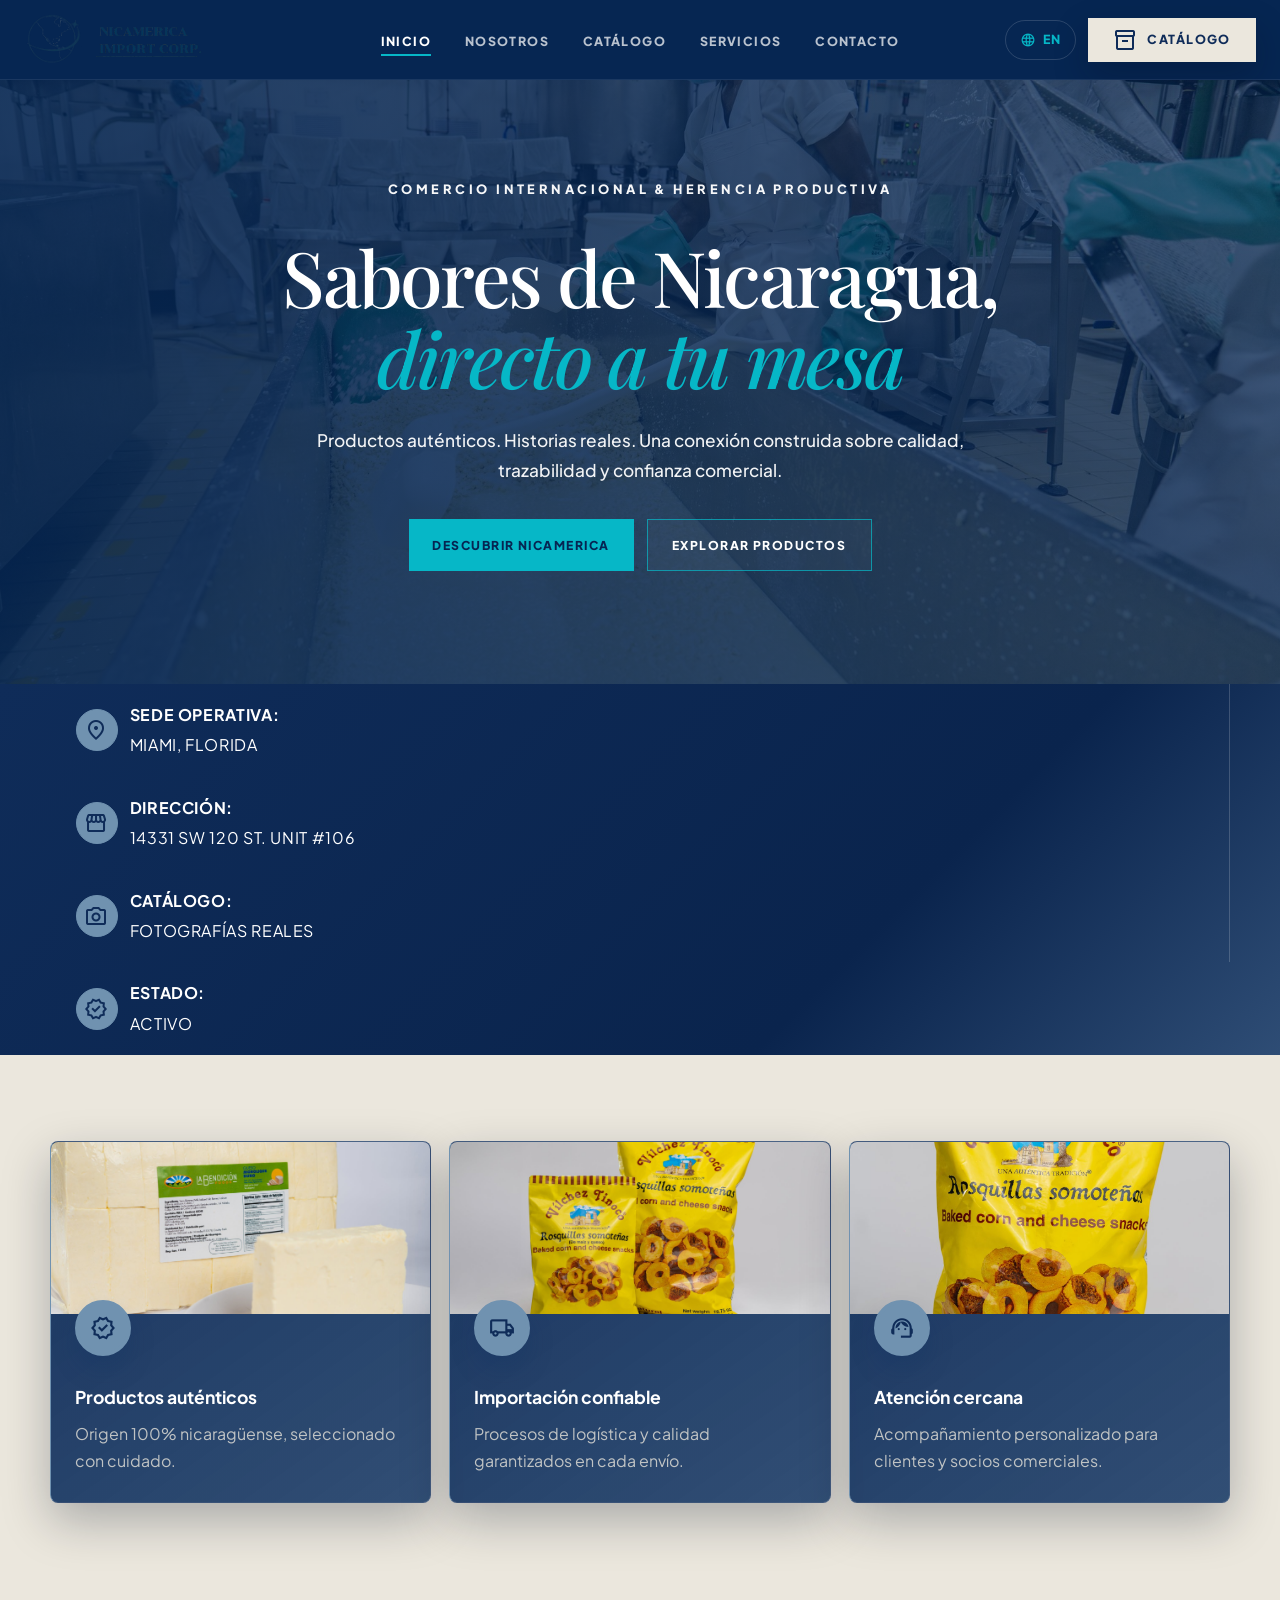
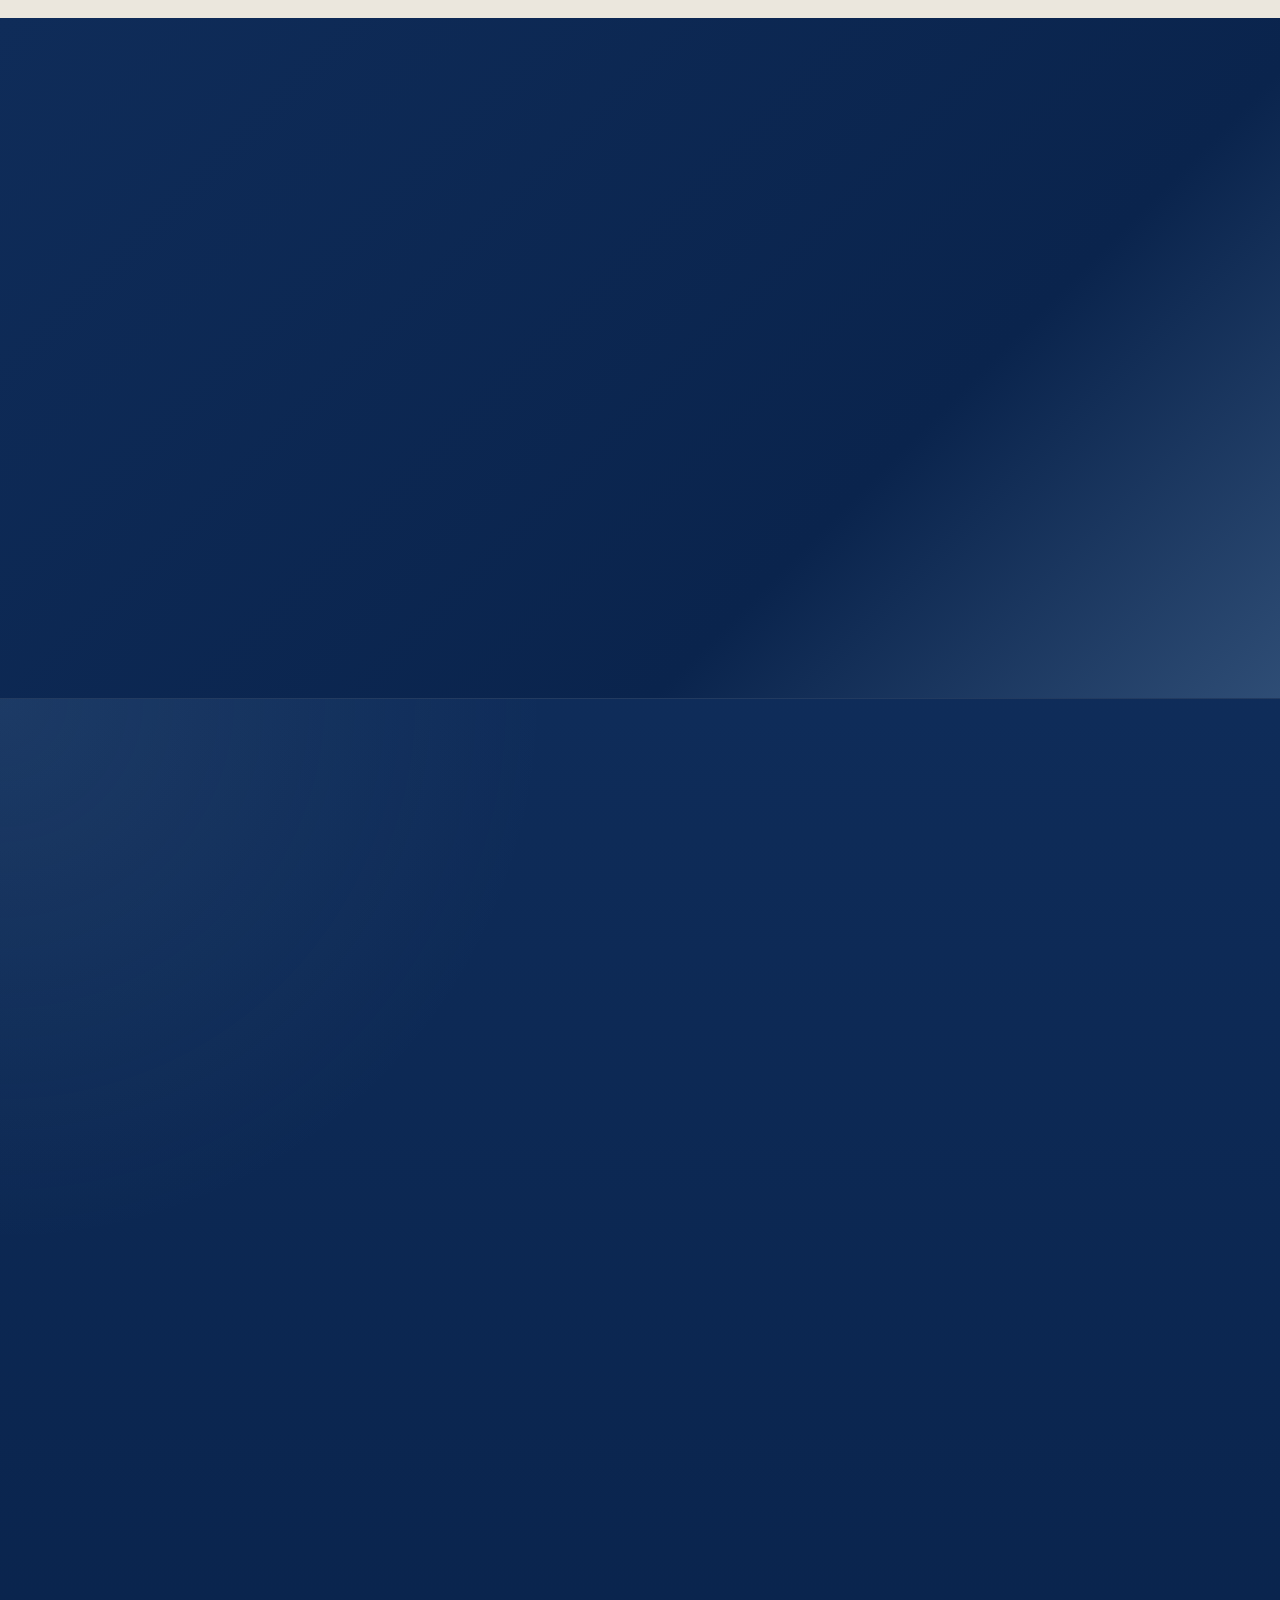
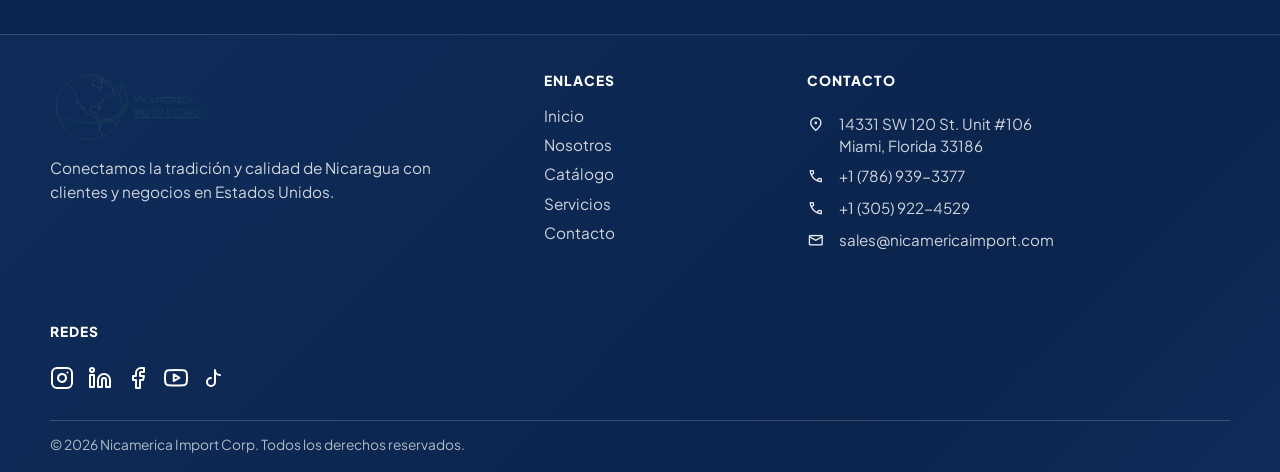
==== commit d4e20ab5: "Evitando cualquier error" ====
--- a/index.html
+++ b/index.html
@@ -1,109 +1,131 @@
-<!doctype html>
+﻿<!doctype html>
 <html lang="es">
+
 <head>
   <meta charset="utf-8">
   <meta name="viewport" content="width=device-width, initial-scale=1">
   <title>Nicamerica Import Corp. | Inicio</title>
-  <meta name="description" content="Nicamerica Import Corp. conecta productos y productores de Nicaragua con clientes y negocios en Estados Unidos mediante importación confiable.">
-  <meta name="theme-color" content="#041b45">
+  <meta name="description"
+    content="Nicamerica Import Corp. conecta productos y productores de Nicaragua con clientes y negocios en Estados Unidos mediante importación confiable.">
+  <meta name="theme-color" content="#002E5D">
   <meta property="og:title" content="Nicamerica Import Corp. | Inicio">
-  <meta property="og:description" content="Productos auténticos, logística confiable y atención comercial para clientes y negocios en Estados Unidos.">
+  <meta property="og:description"
+    content="Productos auténticos, logística confiable y atención comercial para clientes y negocios en Estados Unidos.">
   <meta property="og:type" content="website">
   <meta property="og:locale" content="es_US">
   <link rel="canonical" href="https://nicamericaimport.com/">
   <link rel="preconnect" href="https://fonts.googleapis.com">
   <link rel="preconnect" href="https://fonts.gstatic.com" crossorigin>
-  <link href="https://fonts.googleapis.com/css2?family=Material+Symbols+Outlined:opsz,wght,FILL,GRAD@24,400,0,0&display=block" rel="stylesheet">
-  <link href="https://fonts.googleapis.com/css2?family=Playfair+Display:wght@500;600;700&family=Plus+Jakarta+Sans:wght@400;500;600;700;800&display=swap" rel="stylesheet">
+  <link
+    href="https://fonts.googleapis.com/css2?family=Material+Symbols+Outlined:opsz,wght,FILL,GRAD@24,400,0,0&family=Playfair+Display:wght@500;600;700&family=Plus+Jakarta+Sans:wght@400;500;600;700;800&display=swap"
+    rel="stylesheet">
   <link rel="icon" href="assets/favicon.png" type="image/png">
-  <link rel="stylesheet" href="assets/styles.css?v=6">
-  <script src="assets/i18n.js"></script>
+  <link rel="stylesheet" href="assets/styles.css?v=25">
 </head>
+
 <body data-page="inicio">
   <header class="site-header">
     <div class="container nav-wrap">
-      <a class="brand" href="index.html" data-i18n-aria="nav.brand_label" aria-label="Ir al inicio">
-        <img class="brand-isotipo" src="assets/nicamerica-isotipo-white.png" alt="">
-        <img class="brand-texto" src="assets/nicamerica-texto-white.png" alt="Nicamerica Import Corp.">
+      <a class="brand" href="index.html" aria-label="Ir al inicio">
+        <img class="brand-isotipo" src="assets/nicamerica-isotipo.png" alt="">
+        <img class="brand-texto" src="assets/nicamerica-texto.png" alt="Nicamerica Import Corp.">
       </a>
       <nav class="desktop-nav" aria-label="Navegación principal">
-        <a href="index.html" data-page-link="inicio" data-i18n="nav.home">Inicio</a>
-        <a href="nosotros.html" data-page-link="nosotros" data-i18n="nav.about">Nosotros</a>
-        <a href="catalogo.html" data-page-link="catalogo" data-i18n="nav.catalog">Catálogo</a>
-        <a href="servicios.html" data-page-link="servicios" data-i18n="nav.services">Servicios</a>
-        <a href="contacto.html" data-page-link="contacto" data-i18n="nav.contact">Contacto</a>
+        <a href="index.html" data-page-link="inicio">Inicio</a>
+        <a href="nosotros.html" data-page-link="nosotros">Nosotros</a>
+        <a href="catalogo.html" data-page-link="catalogo">Catálogo</a>
+        <a href="servicios.html" data-page-link="servicios">Servicios</a>
+        <a href="contacto.html" data-page-link="contacto">Contacto</a>
       </nav>
       <div class="header-actions">
-        <button class="lang-toggle" id="langToggle" type="button" aria-label="Cambiar a inglés" title="Switch to English" onclick="window.i18n.toggleLang()">
-          <span class="lang-globe material-symbols-outlined" aria-hidden="true">language</span>
+        <button class="lang-toggle" type="button" aria-label="Cambiar idioma a inglés">
+          <span class="material-symbols-outlined lang-globe" aria-hidden="true">language</span>
           <span class="lang-label">EN</span>
         </button>
-        <a class="button primary compact" href="catalogo.html"><span class="material-symbols-outlined" aria-hidden="true">inventory_2</span><span data-i18n="nav.catalog_btn">Catálogo</span></a>
-        <button class="icon-button" id="menuButton" type="button" data-i18n-aria="nav.open_menu" aria-label="Abrir menú" aria-controls="mobileNav" aria-expanded="false"><span class="material-symbols-outlined" aria-hidden="true">menu</span></button>
+        <a class="button primary compact header-catalog" href="catalogo.html">
+          <span class="material-symbols-outlined" aria-hidden="true">inventory_2</span>
+          <span>Catálogo</span>
+        </a>
+        <button class="icon-button" id="menuButton" type="button" aria-label="Abrir menú" aria-controls="mobileNav"
+          aria-expanded="false"><span class="material-symbols-outlined" aria-hidden="true">menu</span></button>
       </div>
     </div>
     <nav class="mobile-nav" id="mobileNav" aria-label="Navegación móvil">
-      <a href="index.html" data-page-link="inicio" data-i18n="nav.home">Inicio</a>
-      <a href="nosotros.html" data-page-link="nosotros" data-i18n="nav.about">Nosotros</a>
-      <a href="catalogo.html" data-page-link="catalogo" data-i18n="nav.catalog">Catálogo</a>
-      <a href="servicios.html" data-page-link="servicios" data-i18n="nav.services">Servicios</a>
-      <a href="contacto.html" data-page-link="contacto" data-i18n="nav.contact">Contacto</a>
+      <a href="index.html" data-page-link="inicio">Inicio</a>
+      <a href="nosotros.html" data-page-link="nosotros">Nosotros</a>
+      <a href="catalogo.html" data-page-link="catalogo">Catálogo</a>
+      <a href="servicios.html" data-page-link="servicios">Servicios</a>
+      <a href="contacto.html" data-page-link="contacto">Contacto</a>
     </nav>
   </header>
 
   <main>
-    <section class="hero" aria-labelledby="hero-title">
-      <div class="hero-slideshow" aria-hidden="true">
-        <span class="hero-slide hero-slide--plant"></span>
-        <span class="hero-slide hero-slide--production"></span>
-        <span class="hero-slide hero-slide--market"></span>
-        <span class="hero-slide hero-slide--trade"></span>
-      </div>
+    <section class="hero hero-home" aria-labelledby="hero-title">
+      <div class="hero-background" aria-hidden="true"></div>
       <div class="container hero-grid">
         <div class="hero-copy reveal">
-          <div class="hero-kicker" data-i18n="index.hero.kicker">Comercio internacional &amp; herencia productiva</div>
-          <h1 id="hero-title" data-i18n-html="index.hero.title">Sabores de Nicaragua, <span>directo a tu mesa</span></h1>
-          <p class="lead" data-i18n="index.hero.lead">Productos auténticos. Historias reales. Una conexión construida sobre calidad, trazabilidad y confianza comercial.</p>
+          <div class="hero-kicker">Comercio internacional &amp; herencia productiva</div>
+          <h1 id="hero-title">Sabores de Nicaragua, <span>directo a tu mesa</span></h1>
+          <p class="lead">Productos auténticos. Historias reales. Una conexión construida sobre calidad, trazabilidad y
+            confianza comercial.</p>
           <div class="hero-actions">
-            <a class="button primary" href="nosotros.html" data-i18n="index.hero.cta1">Descubrir Nicamerica</a>
-            <a class="button secondary" href="catalogo.html" data-i18n="index.hero.cta2">Explorar productos</a>
+            <a class="button primary" href="nosotros.html">Descubrir Nicamerica</a>
+            <a class="button secondary" href="catalogo.html">Explorar productos</a>
           </div>
         </div>
-        <figure class="hero-visual reveal">
-          <img src="assets/plant/plant-production.jpg" alt="Equipo trabajando en la preparación de productos dentro de la planta" loading="eager">
-          <figcaption><strong data-i18n="index.hero.fig_strong">Operación real en planta</strong><span data-i18n="index.hero.fig_span">Procesos visibles de preparación, revisión y cuidado del producto.</span></figcaption>
-        </figure>
       </div>
     </section>
 
     <section class="metadata-strip" aria-label="Registro comercial de Nicamerica">
       <div class="container metadata-grid">
-        <div><span class="material-symbols-outlined" aria-hidden="true">location_on</span><strong data-i18n="strip.hq">SEDE OPERATIVA:</strong><span data-i18n="strip.hq_val">MIAMI, FLORIDA</span></div>
-        <div><span class="material-symbols-outlined" aria-hidden="true">storefront</span><strong data-i18n="strip.addr">DIRECCIÓN:</strong><span data-i18n="strip.addr_val">14331 SW 120 ST. UNIT #106</span></div>
-        <div><span class="material-symbols-outlined" aria-hidden="true">photo_camera</span><strong data-i18n="strip.catalog">CATÁLOGO:</strong><span data-i18n="strip.catalog_val">FOTOGRAFÍAS REALES</span></div>
-        <div><span class="material-symbols-outlined" aria-hidden="true">verified</span><strong data-i18n="strip.status">ESTADO:</strong><span class="status-dot" data-i18n="strip.status_val">ACTIVO</span></div>
+        <div><span class="material-symbols-outlined" aria-hidden="true">location_on</span><strong>SEDE
+            OPERATIVA:</strong><span>MIAMI, FLORIDA</span></div>
+        <div><span class="material-symbols-outlined"
+            aria-hidden="true">storefront</span><strong>DIRECCIÓN:</strong><span>14331 SW 120 ST. UNIT #106</span></div>
+        <div><span class="material-symbols-outlined"
+            aria-hidden="true">photo_camera</span><strong>CATÁLOGO:</strong><span>FOTOGRAFÍAS REALES</span></div>
+        <div><span class="material-symbols-outlined" aria-hidden="true">verified</span><strong>ESTADO:</strong><span
+            class="status-dot">ACTIVO</span></div>
       </div>
     </section>
 
     <section class="section value-section" aria-label="Propuesta de valor">
       <div class="container value-grid">
-        <article class="value-card reveal"><img src="assets/products/queso-morolique-duro.jpg" alt="Producto nicaragüense de Nicamerica"><span class="material-symbols-outlined" aria-hidden="true">verified</span><h2 data-i18n="index.value1.title">Productos auténticos</h2><p data-i18n="index.value1.text">Origen 100% nicaragüense, seleccionado con cuidado.</p></article>
-        <article class="value-card reveal"><img src="assets/products/hero-productos.jpg" alt="Selección visual de productos importados"><span class="material-symbols-outlined" aria-hidden="true">local_shipping</span><h2 data-i18n="index.value2.title">Importación confiable</h2><p data-i18n="index.value2.text">Procesos de logística y calidad garantizados en cada envío.</p></article>
-        <article class="value-card reveal"><img src="assets/products/vilchez-tinoco-rosquillas.jpg" alt="Producto para atención comercial de Nicamerica"><span class="material-symbols-outlined" aria-hidden="true">support_agent</span><h2 data-i18n="index.value3.title">Atención cercana</h2><p data-i18n="index.value3.text">Acompañamiento personalizado para clientes y socios comerciales.</p></article>
+        <article class="value-card reveal"><img src="assets/products/queso-morolique-duro.jpg"
+            alt="Producto nicaragüense de Nicamerica"><span class="material-symbols-outlined"
+            aria-hidden="true">verified</span>
+          <h2>Productos auténticos</h2>
+          <p>Origen 100% nicaragüense, seleccionado con cuidado.</p>
+        </article>
+        <article class="value-card reveal"><img src="assets/products/hero-productos.jpg"
+            alt="Selección visual de productos importados"><span class="material-symbols-outlined"
+            aria-hidden="true">local_shipping</span>
+          <h2>Importación confiable</h2>
+          <p>Procesos de logística y calidad garantizados en cada envío.</p>
+        </article>
+        <article class="value-card reveal"><img src="assets/products/vilchez-tinoco-rosquillas.jpg"
+            alt="Producto para atención comercial de Nicamerica"><span class="material-symbols-outlined"
+            aria-hidden="true">support_agent</span>
+          <h2>Atención cercana</h2>
+          <p>Acompañamiento personalizado para clientes y socios comerciales.</p>
+        </article>
       </div>
     </section>
 
     <section class="section intro-band">
       <div class="container intro-layout">
         <div class="section-copy reveal">
-          <span class="eyebrow light" data-i18n="index.intro.eyebrow">Nuestro papel</span>
-          <h2 data-i18n="index.intro.title">Un puente comercial con raíces claras.</h2>
-          <p data-i18n="index.intro.text">Somos el puente entre el talento y la tradición de Nicaragua y el mercado estadounidense. Trabajamos junto a productores locales para llevar productos genuinos a nuestros clientes, con altos estándares de calidad y un servicio pensado para generar confianza y relaciones comerciales duraderas.</p>
-          <div class="section-action"><a class="button secondary" href="nosotros.html" data-i18n="index.intro.cta">Conoce la empresa</a></div>
+          <span class="eyebrow light">Nuestro papel</span>
+          <h2>Un puente comercial con raíces claras.</h2>
+          <p>Somos el puente entre el talento y la tradición de Nicaragua y el mercado estadounidense. Trabajamos junto
+            a productores locales para llevar productos genuinos a nuestros clientes, con altos estándares de calidad y
+            un servicio pensado para generar confianza y relaciones comerciales duraderas.</p>
+          <div class="section-action"><a class="button secondary" href="nosotros.html">Conoce la empresa</a></div>
         </div>
         <figure class="plant-photo dark reveal">
-          <img src="assets/plant/plant-equipment.jpg" alt="Persona supervisando equipos dentro de la planta de producción">
-          <figcaption data-i18n="index.intro.figcaption">Supervisión de procesos en planta</figcaption>
+          <img src="assets/plant/plant-overview.jpg"
+            alt="Área de planta con equipo de producción y revisión de productos">
+          <figcaption>Área de producción y revisión</figcaption>
         </figure>
       </div>
     </section>
@@ -111,12 +133,14 @@
     <section class="section featured-section">
       <div class="container">
         <div class="section-header reveal">
-          <span class="eyebrow" data-i18n="index.featured.eyebrow">Selección visual</span>
-          <h2 data-i18n="index.featured.title">Conoce algunos de nuestros productos</h2>
-          <p class="lead" data-i18n="index.featured.lead">Una muestra de productos fotografiados para construir el catálogo. No se incluyen precios, disponibilidad ni afirmaciones no verificadas.</p>
+          <span class="eyebrow">Selección visual</span>
+          <h2>Conoce algunos de nuestros productos</h2>
+          <p class="lead">Una muestra de productos fotografiados para construir el catálogo. No se incluyen precios,
+            disponibilidad ni afirmaciones no verificadas.</p>
         </div>
         <div class="product-grid featured-grid" id="featuredGrid"></div>
-        <div class="section-action reveal"><a class="button primary" href="catalogo.html" data-i18n="index.featured.cta">Ver catálogo completo</a></div>
+        <div class="section-action reveal"><a class="button primary" href="catalogo.html">Ver catálogo completo</a>
+        </div>
       </div>
     </section>
   </main>
@@ -124,26 +148,59 @@
   <footer class="site-footer">
     <div class="container footer-grid">
       <div class="footer-brand">
-        <div class="footer-logo-lockup" aria-label="Nicamerica Import Corp.">
-          <img class="footer-logo-mark" src="assets/nicamerica-isotipo-white.png" alt="">
-          <img class="footer-logo-text" src="assets/nicamerica-texto-white.png" alt="Nicamerica Import Corp.">
-        </div>
-        <p data-i18n="footer.tagline">Conectamos la tradición y calidad de Nicaragua con clientes y negocios en Estados Unidos.</p>
+        <img class="footer-logo" src="assets/nicamerica-logo.png" alt="Nicamerica Import Corp.">
+        <p>Conectamos la tradición y calidad de Nicaragua con clientes y negocios en Estados Unidos.</p>
       </div>
       <nav class="footer-nav" aria-label="Navegación de pie de página">
-        <strong data-i18n="footer.links">Enlaces</strong>
-        <a href="index.html" data-i18n="nav.home">Inicio</a>
-        <a href="nosotros.html" data-i18n="nav.about">Nosotros</a>
-        <a href="catalogo.html" data-i18n="nav.catalog">Catálogo</a>
-        <a href="servicios.html" data-i18n="nav.services">Servicios</a>
-        <a href="contacto.html" data-i18n="nav.contact">Contacto</a>
+        <strong>Enlaces</strong>
+        <a href="index.html">Inicio</a>
+        <a href="nosotros.html">Nosotros</a>
+        <a href="catalogo.html">Catálogo</a>
+        <a href="servicios.html">Servicios</a>
+        <a href="contacto.html">Contacto</a>
       </nav>
       <div class="footer-contact">
-        <strong data-i18n="footer.contact">Contacto</strong>
-        <p><span class="material-symbols-outlined" aria-hidden="true">location_on</span><span>14331 SW 120 St. Unit #106<br>Miami, Florida 33186</span></p>
-        <a href="tel:+17869393377"><span class="material-symbols-outlined" aria-hidden="true">call</span>+1 (786) 939-3377</a>
-        <a href="tel:+13059224529"><span class="material-symbols-outlined" aria-hidden="true">call</span>+1 (305) 922-4529</a>
-        <a href="mailto:sales@nicamericaimport.com"><span class="material-symbols-outlined" aria-hidden="true">mail</span>sales@nicamericaimport.com</a>
+        <strong>Contacto</strong>
+        <p><span class="material-symbols-outlined" aria-hidden="true">location_on</span><span>14331 SW 120 St. Unit
+            #106<br>Miami, Florida 33186</span></p>
+        <a href="tel:+17869393377"><span class="material-symbols-outlined" aria-hidden="true">call</span>+1 (786)
+          939-3377</a>
+        <a href="tel:+13059224529"><span class="material-symbols-outlined" aria-hidden="true">call</span>+1 (305)
+          922-4529</a>
+        <a href="mailto:sales@nicamericaimport.com"><span class="material-symbols-outlined"
+            aria-hidden="true">mail</span>sales@nicamericaimport.com</a>
+      </div>
+      <div class="footer-social">
+        <strong>Redes</strong>
+        <div style="display: flex; gap: 14px; margin-top: 14px;">
+          <a href="#" aria-label="Instagram" style="color: inherit;"><svg width="24" height="24" viewBox="0 0 24 24"
+              fill="none" stroke="currentColor" stroke-width="2" stroke-linecap="round" stroke-linejoin="round">
+              <rect x="2" y="2" width="20" height="20" rx="5" ry="5"></rect>
+              <path d="M16 11.37A4 4 0 1 1 12.63 8 4 4 0 0 1 16 11.37z"></path>
+              <line x1="17.5" y1="6.5" x2="17.51" y2="6.5"></line>
+            </svg></a>
+          <a href="#" aria-label="LinkedIn" style="color: inherit;"><svg width="24" height="24" viewBox="0 0 24 24"
+              fill="none" stroke="currentColor" stroke-width="2" stroke-linecap="round" stroke-linejoin="round">
+              <path d="M16 8a6 6 0 0 1 6 6v7h-4v-7a2 2 0 0 0-2-2 2 2 0 0 0-2 2v7h-4v-7a6 6 0 0 1 6-6z"></path>
+              <rect x="2" y="9" width="4" height="12"></rect>
+              <circle cx="4" cy="4" r="2"></circle>
+            </svg></a>
+          <a href="#" aria-label="Facebook" style="color: inherit;"><svg width="24" height="24" viewBox="0 0 24 24"
+              fill="none" stroke="currentColor" stroke-width="2" stroke-linecap="round" stroke-linejoin="round">
+              <path d="M18 2h-3a5 5 0 0 0-5 5v3H7v4h3v8h4v-8h3l1-4h-4V7a1 1 0 0 1 1-1h3z"></path>
+            </svg></a>
+          <a href="#" aria-label="YouTube" style="color: inherit;"><svg width="24" height="24" viewBox="0 0 24 24"
+              fill="none" stroke="currentColor" stroke-width="2" stroke-linecap="round" stroke-linejoin="round">
+              <path
+                d="M22.54 6.42a2.78 2.78 0 0 0-1.94-2C18.88 4 12 4 12 4s-6.88 0-8.6.46a2.78 2.78 0 0 0-1.94 2A29 29 0 0 0 1 11.75a29 29 0 0 0 .46 5.33A2.78 2.78 0 0 0 3.4 19c1.72.46 8.6.46 8.6.46s6.88 0 8.6-.46a2.78 2.78 0 0 0 1.94-2 29 29 0 0 0 .46-5.25 29 29 0 0 0-.46-5.33z">
+              </path>
+              <polygon points="9.75 15.02 15.5 11.75 9.75 8.48 9.75 15.02"></polygon>
+            </svg></a>
+          <a href="#" aria-label="TikTok" style="color: inherit;"><svg width="24" height="24" viewBox="0 0 24 24"
+              fill="none" stroke="currentColor" stroke-width="2" stroke-linecap="round" stroke-linejoin="round">
+              <path d="M9 12a4 4 0 1 0 4 4V4a5 5 0 0 0 5 5"></path>
+            </svg></a>
+        </div>
       </div>
     </div>
     <div class="container copyright" id="copyright"></div>
@@ -152,16 +209,18 @@
   <div class="modal" id="productModal" aria-hidden="true">
     <div class="modal-backdrop" data-close-modal></div>
     <article class="modal-dialog" role="dialog" aria-modal="true" aria-labelledby="modalTitle">
-      <button class="modal-close" type="button" data-i18n-aria="modal.close" aria-label="Cerrar detalle" data-close-modal><span class="material-symbols-outlined" aria-hidden="true">close</span></button>
+      <button class="modal-close" type="button" aria-label="Cerrar detalle" data-close-modal><span
+          class="material-symbols-outlined" aria-hidden="true">close</span></button>
       <div class="modal-image"><img id="modalImage" alt=""></div>
-      <div class="modal-content"><span class="pill" id="modalCategory"></span><h2 id="modalTitle"></h2><div class="detail-list" id="modalDetails"></div><a class="button primary" href="contacto.html" data-close-modal data-i18n="modal.cta">Consultar disponibilidad</a></div>
+      <div class="modal-content"><span class="pill" id="modalCategory"></span>
+        <h2 id="modalTitle"></h2>
+        <div class="detail-list" id="modalDetails"></div><a class="button primary" href="contacto.html"
+          data-close-modal>Consultar disponibilidad</a>
+      </div>
     </article>
   </div>
 
   <script src="assets/app.js"></script>
-  <script>document.addEventListener('langchange', () => window.i18n.applyTranslations());</script>
 </body>
-</html>
-
-
-
+
+</html>
--- a/assets/styles.css
+++ b/assets/styles.css
@@ -1,19 +1,28 @@
-:root {
+﻿:root {
   --primary: #002E5D;
   --secondary: #003366;
   --white: #FFFFFF;
-  --ink: #10243A;
-  --muted: #60758B;
-  --line: rgba(0, 46, 93, 0.14);
-  --soft: #F5F8FB;
-  --soft-blue: #EAF1F8;
-  --shadow: 0 22px 70px rgba(0, 46, 93, 0.14);
+  --ink: #002E5D;
+  --muted: rgba(0, 46, 93, 0.72);
+  --line: rgba(0, 46, 93, 0.16);
+  --soft: rgba(0, 46, 93, 0.045);
+  --soft-blue: rgba(0, 51, 102, 0.08);
+  --deep: #FFFFFF;
+  --surface: #FFFFFF;
+  --surface-high: #FFFFFF;
+  --shadow: 0 18px 50px rgba(0, 46, 93, 0.14);
   --radius: 8px;
   --header: 96px;
 }
 
-* { box-sizing: border-box; }
-html { scroll-behavior: smooth; }
+* {
+  box-sizing: border-box;
+}
+
+html {
+  scroll-behavior: smooth;
+}
+
 body {
   margin: 0;
   font-family: "Plus Jakarta Sans", Arial, sans-serif;
@@ -21,31 +30,57 @@
   background: var(--white);
   line-height: 1.65;
 }
-body.modal-open { overflow: hidden; }
-img { display: block; max-width: 100%; }
-a { color: inherit; }
-button, input, textarea { font: inherit; }
-:focus-visible { outline: 3px solid rgba(0, 46, 93, 0.34); outline-offset: 3px; }
+
+body.modal-open {
+  overflow: hidden;
+}
+
+img {
+  display: block;
+  max-width: 100%;
+}
+
+a {
+  color: inherit;
+}
+
+button,
+input,
+textarea {
+  font: inherit;
+}
+
+:focus-visible {
+  outline: 3px solid rgba(0, 46, 93, 0.34);
+  outline-offset: 3px;
+}
 
 .container {
   width: min(1180px, calc(100% - 32px));
   margin-inline: auto;
 }
+
 .section {
   padding: clamp(72px, 9vw, 124px) 0;
   scroll-margin-top: calc(var(--header) + 22px);
 }
+
 .section-header {
   display: grid;
   gap: 18px;
   margin-bottom: 42px;
 }
+
 .section-copy {
   display: grid;
   gap: 22px;
   min-width: 0;
 }
-.section-action { margin-top: 28px; }
+
+.section-action {
+  margin-top: 28px;
+}
+
 .eyebrow {
   display: inline-flex;
   align-items: center;
@@ -56,23 +91,44 @@
   letter-spacing: 0.14em;
   text-transform: uppercase;
 }
+
 .eyebrow::before {
   content: "";
   width: 34px;
   height: 2px;
   background: currentColor;
 }
-.eyebrow.light { color: var(--white); }
-h1, h2, h3 {
+
+.eyebrow.light {
+  color: var(--white);
+}
+
+h1,
+h2,
+h3 {
   font-family: "Playfair Display", Georgia, serif;
   line-height: 1.08;
   color: var(--primary);
   margin: 0;
 }
-h1 { font-size: clamp(2.45rem, 6vw, 5.7rem); letter-spacing: 0; }
-h2 { font-size: clamp(2rem, 4vw, 3.65rem); }
-h3 { font-size: clamp(1.3rem, 2.2vw, 1.8rem); }
-p { margin: 0; }
+
+h1 {
+  font-size: clamp(2.45rem, 6vw, 5.7rem);
+  letter-spacing: 0;
+}
+
+h2 {
+  font-size: clamp(2rem, 4vw, 3.65rem);
+}
+
+h3 {
+  font-size: clamp(1.3rem, 2.2vw, 1.8rem);
+}
+
+p {
+  margin: 0;
+}
+
 .lead {
   color: var(--muted);
   font-size: clamp(1rem, 1.45vw, 1.18rem);
@@ -88,6 +144,7 @@
   backdrop-filter: blur(18px);
   border-bottom: 1px solid var(--line);
 }
+
 .nav-wrap {
   height: 100%;
   display: flex;
@@ -95,6 +152,7 @@
   justify-content: space-between;
   gap: 24px;
 }
+
 .brand {
   display: flex;
   align-items: center;
@@ -103,12 +161,14 @@
   min-width: 0;
   padding: 4px 14px;
 }
+
 .brand-isotipo {
   width: 64px;
   height: 64px;
   flex-shrink: 0;
   object-fit: contain;
 }
+
 .brand-texto {
   height: clamp(46px, 6.8vw, 72px);
   width: auto;
@@ -116,6 +176,7 @@
   object-fit: contain;
   object-position: left center;
 }
+
 .brand-mark {
   width: 46px;
   height: 46px;
@@ -128,11 +189,13 @@
   font-weight: 900;
   letter-spacing: -0.05em;
 }
+
 .brand strong {
   display: block;
   color: var(--primary);
   line-height: 1.05;
 }
+
 .brand small {
   display: block;
   color: var(--muted);
@@ -141,6 +204,7 @@
   letter-spacing: 0.12em;
   text-transform: uppercase;
 }
+
 .desktop-nav {
   display: flex;
   align-items: center;
@@ -149,19 +213,26 @@
   font-size: 0.9rem;
   font-weight: 800;
 }
+
 .desktop-nav a {
   text-decoration: none;
   transition: color 180ms ease;
 }
-.desktop-nav a:hover { color: var(--primary); }
+
+.desktop-nav a:hover {
+  color: var(--primary);
+}
+
 .desktop-nav a[aria-current="page"] {
   color: var(--primary);
 }
+
 .header-actions {
   display: flex;
   align-items: center;
   gap: 10px;
 }
+
 .button {
   display: inline-flex;
   align-items: center;
@@ -176,19 +247,35 @@
   cursor: pointer;
   transition: transform 180ms ease, background 180ms ease, color 180ms ease, border-color 180ms ease, box-shadow 180ms ease;
 }
-.button:hover { transform: translateY(-2px); }
+
+.button:hover {
+  transform: translateY(-2px);
+}
+
 .button.primary {
   color: var(--white);
   background: var(--primary);
   box-shadow: 0 12px 30px rgba(0, 46, 93, 0.22);
 }
-.button.primary:hover { background: var(--secondary); }
+
+.button.primary:hover {
+  background: var(--secondary);
+}
+
 .button.secondary {
   color: var(--primary);
   background: var(--white);
 }
-.button.secondary:hover { background: var(--soft-blue); }
-.button.compact { min-height: 44px; padding: 0 16px; }
+
+.button.secondary:hover {
+  background: var(--soft-blue);
+}
+
+.button.compact {
+  min-height: 44px;
+  padding: 0 16px;
+}
+
 .icon-button {
   display: none;
   width: 44px;
@@ -200,6 +287,7 @@
   background: var(--white);
   cursor: pointer;
 }
+
 .mobile-nav {
   display: none;
   position: fixed;
@@ -209,7 +297,11 @@
   border-bottom: 1px solid var(--line);
   box-shadow: var(--shadow);
 }
-.mobile-nav.open { display: grid; }
+
+.mobile-nav.open {
+  display: grid;
+}
+
 .mobile-nav a {
   padding: 14px 4px;
   color: var(--primary);
@@ -217,7 +309,10 @@
   text-decoration: none;
   border-bottom: 1px solid var(--line);
 }
-.mobile-nav a[aria-current="page"] { color: var(--secondary); }
+
+.mobile-nav a[aria-current="page"] {
+  color: var(--secondary);
+}
 
 .hero {
   min-height: calc(100vh - var(--header));
@@ -226,38 +321,47 @@
   padding: clamp(54px, 7vw, 96px) 0;
   overflow: hidden;
   background:
-    linear-gradient(90deg, rgba(255,255,255,0.96), rgba(255,255,255,0.9) 50%, rgba(234,241,248,0.72)),
+    linear-gradient(90deg, rgba(255, 255, 255, 0.96), rgba(255, 255, 255, 0.9) 50%, rgba(234, 241, 248, 0.72)),
     radial-gradient(circle at 76% 26%, rgba(0, 51, 102, 0.14), transparent 34%);
 }
+
 .page-hero {
   padding: clamp(86px, 11vw, 150px) 0 clamp(54px, 7vw, 90px);
   background:
-    linear-gradient(90deg, rgba(255,255,255,0.98), rgba(255,255,255,0.92) 54%, rgba(234,241,248,0.76)),
+    linear-gradient(90deg, rgba(255, 255, 255, 0.98), rgba(255, 255, 255, 0.92) 54%, rgba(234, 241, 248, 0.76)),
     radial-gradient(circle at 76% 18%, rgba(0, 51, 102, 0.12), transparent 32%);
   border-bottom: 1px solid var(--line);
 }
+
 .page-hero h1 {
   max-width: 980px;
   font-size: clamp(2.45rem, 5.4vw, 5rem);
 }
+
 .hero-grid {
   display: grid;
   grid-template-columns: minmax(0, 1.02fr) minmax(320px, 0.85fr);
   gap: clamp(36px, 7vw, 86px);
   align-items: center;
 }
+
 .hero-copy {
   display: grid;
   gap: 26px;
   max-width: 790px;
 }
-.hero-copy h1 span { color: var(--secondary); }
+
+.hero-copy h1 span {
+  color: var(--secondary);
+}
+
 .hero-actions {
   display: flex;
   flex-wrap: wrap;
   gap: 14px;
   margin-top: 8px;
 }
+
 .hero-visual {
   position: relative;
   min-height: 560px;
@@ -268,6 +372,7 @@
   box-shadow: var(--shadow);
   isolation: isolate;
 }
+
 .hero-visual img {
   width: 100%;
   height: 100%;
@@ -276,7 +381,11 @@
   object-position: center;
   transition: transform 700ms ease;
 }
-.hero-visual:hover img { transform: scale(1.035); }
+
+.hero-visual:hover img {
+  transform: scale(1.035);
+}
+
 .hero-visual::after {
   content: "";
   position: absolute;
@@ -284,6 +393,7 @@
   z-index: 1;
   background: linear-gradient(180deg, transparent 35%, rgba(0, 46, 93, 0.86));
 }
+
 .hero-visual figcaption {
   position: absolute;
   left: 22px;
@@ -294,14 +404,21 @@
   gap: 8px;
   color: var(--white);
 }
-.hero-visual strong { font-size: 1.15rem; }
-
-.value-section { padding-top: clamp(54px, 7vw, 86px); }
+
+.hero-visual strong {
+  font-size: 1.15rem;
+}
+
+.value-section {
+  padding-top: clamp(54px, 7vw, 86px);
+}
+
 .value-grid {
   display: grid;
   grid-template-columns: repeat(3, 1fr);
   gap: 18px;
 }
+
 .value-card,
 .info-card,
 .service-card,
@@ -313,12 +430,14 @@
   border-radius: var(--radius);
   background: var(--white);
 }
+
 .value-card {
   display: grid;
   gap: 14px;
   padding: 26px;
   box-shadow: 0 12px 38px rgba(0, 46, 93, 0.06);
 }
+
 .value-card .material-symbols-outlined {
   width: 52px;
   height: 52px;
@@ -329,32 +448,45 @@
   background: var(--primary);
   font-size: 26px;
 }
+
 .value-card h2 {
   font-family: "Plus Jakarta Sans", Arial, sans-serif;
   font-size: 1.1rem;
 }
+
 .value-card p,
 .info-card p,
 .service-card p,
-.catalog-cta p { color: var(--muted); }
+.catalog-cta p {
+  color: var(--muted);
+}
 
 .intro-band {
   color: var(--white);
   background: var(--primary);
 }
-.intro-band h2 { color: var(--white); }
+
+.intro-band h2 {
+  color: var(--white);
+}
+
 .intro-band p {
   max-width: 760px;
-  color: rgba(255,255,255,0.86);
+  color: rgba(255, 255, 255, 0.86);
   font-size: clamp(1rem, 1.4vw, 1.16rem);
 }
+
 .intro-layout {
   display: grid;
   grid-template-columns: 0.9fr 1.1fr;
   gap: 54px;
   align-items: center;
 }
-.intro-layout > * { min-width: 0; }
+
+.intro-layout>* {
+  min-width: 0;
+}
+
 .plant-placeholder {
   width: 100%;
   max-width: 100%;
@@ -369,23 +501,26 @@
   border: 1px dashed rgba(0, 46, 93, 0.32);
   border-radius: var(--radius);
   background:
-    linear-gradient(135deg, rgba(0,46,93,0.08), rgba(0,51,102,0.03)),
-    repeating-linear-gradient(45deg, rgba(0,46,93,0.05) 0 12px, transparent 12px 24px);
-}
+    linear-gradient(135deg, rgba(0, 46, 93, 0.08), rgba(0, 51, 102, 0.03)),
+    repeating-linear-gradient(45deg, rgba(0, 46, 93, 0.05) 0 12px, transparent 12px 24px);
+}
+
 .plant-placeholder.dark {
   min-height: 360px;
   color: var(--white);
-  border-color: rgba(255,255,255,0.48);
+  border-color: rgba(255, 255, 255, 0.48);
   background:
-    linear-gradient(135deg, rgba(255,255,255,0.12), rgba(255,255,255,0.04)),
-    repeating-linear-gradient(45deg, rgba(255,255,255,0.08) 0 12px, transparent 12px 24px);
-}
+    linear-gradient(135deg, rgba(255, 255, 255, 0.12), rgba(255, 255, 255, 0.04)),
+    repeating-linear-gradient(45deg, rgba(255, 255, 255, 0.08) 0 12px, transparent 12px 24px);
+}
+
 .plant-placeholder strong {
   display: block;
   margin-bottom: 10px;
   font-size: 1.25rem;
   letter-spacing: 0.08em;
 }
+
 .plant-placeholder span {
   display: block;
   max-width: 480px;
@@ -398,13 +533,18 @@
   grid-template-columns: minmax(0, 1fr) minmax(0, 1fr);
   gap: 22px;
 }
+
 .info-card {
   display: grid;
   gap: 14px;
   padding: 30px;
   background: linear-gradient(180deg, var(--white), var(--soft));
 }
-.info-card.wide { grid-column: 1 / -1; }
+
+.info-card.wide {
+  grid-column: 1 / -1;
+}
+
 .info-card h3,
 .service-card h3,
 .catalog-cta h3 {
@@ -419,11 +559,13 @@
   border-top: 1px solid var(--line);
   border-bottom: 1px solid var(--line);
 }
+
 .product-grid {
   display: grid;
   grid-template-columns: repeat(3, 1fr);
   gap: 22px;
 }
+
 .product-card {
   padding: 0;
   overflow: hidden;
@@ -431,11 +573,13 @@
   cursor: pointer;
   transition: transform 180ms ease, box-shadow 180ms ease, border-color 180ms ease;
 }
+
 .product-card:hover {
   transform: translateY(-5px);
   border-color: rgba(0, 46, 93, 0.28);
   box-shadow: var(--shadow);
 }
+
 .product-media {
   aspect-ratio: 4 / 3;
   display: grid;
@@ -444,24 +588,31 @@
   overflow: hidden;
   background: var(--soft);
 }
+
 .product-media img {
   width: 100%;
   height: 100%;
   object-fit: contain;
   transition: transform 300ms ease;
 }
-.product-card:hover img { transform: scale(1.04); }
+
+.product-card:hover img {
+  transform: scale(1.04);
+}
+
 .product-body {
   display: grid;
   gap: 8px;
   padding: 20px;
 }
+
 .product-body h3 {
   font-family: "Plus Jakarta Sans", Arial, sans-serif;
   color: var(--ink);
   font-size: 1rem;
   line-height: 1.3;
 }
+
 .meta {
   display: flex;
   flex-wrap: wrap;
@@ -470,6 +621,7 @@
   font-size: 0.83rem;
   font-weight: 700;
 }
+
 .pill {
   display: inline-flex;
   align-items: center;
@@ -482,6 +634,7 @@
   font-size: 0.78rem;
   font-weight: 850;
 }
+
 .filter-bar {
   max-width: 100%;
   min-width: 0;
@@ -492,6 +645,7 @@
   overflow-x: auto;
   scrollbar-width: thin;
 }
+
 .filter-button {
   min-height: 42px;
   padding: 0 16px;
@@ -504,12 +658,14 @@
   cursor: pointer;
   transition: background 180ms ease, color 180ms ease, border-color 180ms ease;
 }
+
 .filter-button.active,
 .filter-button:hover {
   color: var(--white);
   background: var(--primary);
   border-color: var(--primary);
 }
+
 .catalog-cta {
   display: flex;
   align-items: center;
@@ -519,9 +675,16 @@
   padding: 28px;
   background: linear-gradient(135deg, var(--primary), var(--secondary));
 }
+
 .catalog-cta h3,
-.catalog-cta p { color: var(--white); }
-.catalog-cta p { opacity: 0.86; }
+.catalog-cta p {
+  color: var(--white);
+}
+
+.catalog-cta p {
+  opacity: 0.86;
+}
+
 .catalog-cta .button {
   flex: 0 0 auto;
   color: var(--primary);
@@ -535,20 +698,24 @@
   grid-template-columns: repeat(3, 1fr);
   gap: 18px;
 }
+
 .service-card {
   display: grid;
   gap: 16px;
   padding: 28px;
 }
-.service-card > span {
+
+.service-card>span {
   color: var(--secondary);
   font-weight: 900;
   letter-spacing: 0.14em;
 }
+
 .service-card strong {
   color: var(--primary);
   font-size: 0.92rem;
 }
+
 .placeholder-grid {
   display: grid;
   grid-template-columns: repeat(2, 1fr);
@@ -562,45 +729,60 @@
   gap: 34px;
   align-items: start;
 }
+
 .contact-card {
   display: grid;
   gap: 22px;
   padding: 28px;
   background: var(--soft);
 }
+
 .contact-card h3 {
   font-family: "Plus Jakarta Sans", Arial, sans-serif;
   color: var(--primary);
 }
+
 .contact-card strong {
   display: block;
   color: var(--primary);
   margin-bottom: 4px;
 }
+
 .contact-card p,
-.contact-card a { color: var(--muted); }
+.contact-card a {
+  color: var(--muted);
+}
+
 .contact-card a {
   display: block;
   width: fit-content;
   font-weight: 800;
   text-decoration: none;
 }
-.contact-card a:hover { color: var(--primary); text-decoration: underline; }
+
+.contact-card a:hover {
+  color: var(--primary);
+  text-decoration: underline;
+}
+
 .contact-main {
   display: grid;
   gap: 26px;
 }
+
 form {
   display: grid;
   gap: 18px;
   padding: clamp(22px, 4vw, 34px);
   box-shadow: 0 16px 48px rgba(0, 46, 93, 0.08);
 }
+
 .field-grid {
   display: grid;
   grid-template-columns: repeat(2, 1fr);
   gap: 16px;
 }
+
 label {
   display: grid;
   gap: 8px;
@@ -608,6 +790,7 @@
   font-size: 0.9rem;
   font-weight: 850;
 }
+
 input,
 textarea {
   width: 100%;
@@ -617,10 +800,12 @@
   border: 1px solid var(--line);
   border-radius: var(--radius);
 }
+
 textarea {
   min-height: 150px;
   resize: vertical;
 }
+
 .form-note {
   padding: 12px 14px;
   color: var(--muted);
@@ -628,12 +813,17 @@
   border-left: 4px solid var(--primary);
   font-size: 0.92rem;
 }
+
 .form-status {
   display: none;
   color: var(--primary);
   font-weight: 800;
 }
-.form-status.show { display: block; }
+
+.form-status.show {
+  display: block;
+}
+
 .map {
   width: 100%;
   max-width: 100%;
@@ -644,6 +834,7 @@
   border: 1px solid var(--line);
   border-radius: var(--radius);
 }
+
 .map iframe {
   width: 100%;
   height: 100%;
@@ -656,38 +847,50 @@
   color: var(--white);
   background: var(--primary);
 }
+
 .footer-grid {
   display: grid;
   grid-template-columns: 1.3fr 0.8fr 1fr 1fr;
   gap: 34px;
   padding-bottom: 34px;
-  border-bottom: 1px solid rgba(255,255,255,0.18);
-}
+  border-bottom: 1px solid rgba(255, 255, 255, 0.18);
+}
+
 .site-footer h2,
-.site-footer strong { color: var(--white); }
-.site-footer h2 { font-size: 2rem; }
+.site-footer strong {
+  color: var(--white);
+}
+
+.site-footer h2 {
+  font-size: 2rem;
+}
+
 .footer-logo {
   width: min(310px, 100%);
   height: auto;
   padding: 10px 14px;
   margin-bottom: 18px;
 }
+
 .site-footer p,
 .site-footer a {
-  color: rgba(255,255,255,0.78);
-}
+  color: rgba(255, 255, 255, 0.78);
+}
+
 .site-footer a {
   display: block;
   margin-top: 8px;
   text-decoration: none;
 }
+
 .site-footer a:hover {
   color: var(--white);
   text-decoration: underline;
 }
+
 .copyright {
   padding-top: 22px;
-  color: rgba(255,255,255,0.7);
+  color: rgba(255, 255, 255, 0.7);
   font-size: 0.9rem;
 }
 
@@ -700,13 +903,18 @@
   justify-content: center;
   padding: 18px;
 }
-.modal.open { display: flex; }
+
+.modal.open {
+  display: flex;
+}
+
 .modal-backdrop {
   position: absolute;
   inset: 0;
   background: rgba(2, 19, 38, 0.72);
   backdrop-filter: blur(6px);
 }
+
 .modal-dialog {
   position: relative;
   width: min(980px, 100%);
@@ -716,13 +924,22 @@
   overflow: auto;
   background: var(--white);
   border-radius: var(--radius);
-  box-shadow: 0 28px 90px rgba(0,0,0,0.28);
+  box-shadow: 0 28px 90px rgba(0, 0, 0, 0.28);
   animation: modalIn 180ms ease-out;
 }
+
 @keyframes modalIn {
-  from { transform: translateY(12px); opacity: 0; }
-  to { transform: translateY(0); opacity: 1; }
-}
+  from {
+    transform: translateY(12px);
+    opacity: 0;
+  }
+
+  to {
+    transform: translateY(0);
+    opacity: 1;
+  }
+}
+
 .modal-close {
   position: absolute;
   top: 14px;
@@ -738,6 +955,7 @@
   border-radius: var(--radius);
   cursor: pointer;
 }
+
 .modal-image {
   min-height: 450px;
   display: grid;
@@ -745,22 +963,26 @@
   padding: 20px;
   background: var(--soft);
 }
+
 .modal-image img {
   width: 100%;
   height: 100%;
   object-fit: contain;
 }
+
 .modal-content {
   display: grid;
   gap: 18px;
   align-content: center;
   padding: clamp(24px, 4vw, 42px);
 }
+
 .detail-list {
   display: grid;
   gap: 9px;
   color: var(--muted);
 }
+
 .detail-list div {
   display: flex;
   justify-content: space-between;
@@ -768,77 +990,152 @@
   padding-bottom: 8px;
   border-bottom: 1px solid var(--line);
 }
-.detail-list strong { color: var(--primary); }
+
+.detail-list strong {
+  color: var(--primary);
+}
 
 .reveal {
   opacity: 0;
   transform: translateY(18px);
   transition: opacity 560ms ease, transform 560ms ease;
 }
+
 .reveal.visible {
   opacity: 1;
   transform: translateY(0);
 }
 
 @media (max-width: 980px) {
+
   .desktop-nav,
-  .header-actions .button { display: none; }
-  .icon-button { display: grid; }
+  .header-actions .button {
+    display: none;
+  }
+
+  .icon-button {
+    display: grid;
+  }
+
   .hero-grid,
   .intro-layout,
   .contact-grid,
-  .footer-grid { grid-template-columns: 1fr; }
+  .footer-grid {
+    grid-template-columns: 1fr;
+  }
+
   .hero-visual,
-  .hero-visual img { min-height: 430px; }
+  .hero-visual img {
+    min-height: 430px;
+  }
+
   .value-grid,
   .product-grid,
-  .services-grid { grid-template-columns: repeat(2, 1fr); }
-  .placeholder-grid { grid-template-columns: 1fr; }
-  .modal-dialog { grid-template-columns: 1fr; }
-  .modal-image { min-height: 330px; }
+  .services-grid {
+    grid-template-columns: repeat(2, 1fr);
+  }
+
+  .placeholder-grid {
+    grid-template-columns: 1fr;
+  }
+
+  .modal-dialog {
+    grid-template-columns: 1fr;
+  }
+
+  .modal-image {
+    min-height: 330px;
+  }
 }
 
 @media (max-width: 640px) {
-  :root { --header: 72px; }
-  .container { width: min(100% - 24px, 1180px); }
-  .brand { padding: 5px 8px; }
+  :root {
+    --header: 72px;
+  }
+
+  .container {
+    width: min(100% - 24px, 1180px);
+  }
+
+  .brand {
+    padding: 5px 8px;
+  }
+
   .brand-logo {
     width: min(210px, 58vw);
     height: 44px;
   }
-  .brand-mark { width: 42px; height: 42px; }
-  .brand strong { font-size: 0.94rem; }
+
+  .brand-mark {
+    width: 42px;
+    height: 42px;
+  }
+
+  .brand strong {
+    font-size: 0.94rem;
+  }
+
   .value-grid,
   .product-grid,
   .services-grid,
   .about-grid,
-  .field-grid { grid-template-columns: 1fr; }
-  .info-card.wide { grid-column: auto; }
-  .hero { padding-top: 38px; }
-  .hero-actions .button { width: 100%; }
+  .field-grid {
+    grid-template-columns: 1fr;
+  }
+
+  .info-card.wide {
+    grid-column: auto;
+  }
+
+  .hero {
+    padding-top: 38px;
+  }
+
+  .hero-actions .button {
+    width: 100%;
+  }
+
   .hero-visual,
-  .hero-visual img { min-height: 360px; }
+  .hero-visual img {
+    min-height: 360px;
+  }
+
   .plant-placeholder {
     min-height: 240px;
     aspect-ratio: auto;
     padding: 22px;
   }
-  .plant-placeholder.dark { min-height: 280px; }
+
+  .plant-placeholder.dark {
+    min-height: 280px;
+  }
+
   .map {
     min-height: 0;
     height: 260px;
     aspect-ratio: auto;
   }
+
   .catalog-cta {
     display: grid;
     align-items: start;
   }
-  .catalog-cta .button { width: 100%; }
-  .modal { padding: 10px; }
-  .modal-content { padding: 22px; }
+
+  .catalog-cta .button {
+    width: 100%;
+  }
+
+  .modal {
+    padding: 10px;
+  }
+
+  .modal-content {
+    padding: 22px;
+  }
 }
 
 @media (prefers-reduced-motion: reduce) {
+
   *,
   *::before,
   *::after {
@@ -849,268 +1146,173 @@
   }
 }
 
-/* Visual alignment with the supplied Pagina4 template. */
-:root {
-  --primary: #002E5D;
-  --secondary: #003366;
-  --white: #e2e3e0;
-  --ink: #e2e3e0;
-  --muted: #d1c5b8;
-  --line: rgba(226, 195, 153, 0.18);
-  --soft: #1a1c1b;
-  --soft-blue: #282a29;
-  --deep: #0d0f0e;
-  --surface: #121413;
-  --surface-high: #1e201f;
-  --shadow: 0 28px 80px rgba(0, 0, 0, 0.48);
-  --radius: 4px;
-  --header: 80px;
-}
-
-html { background: var(--deep); }
-body {
+
+/* Palette defined in :root at top of file */
+
+html,
+body,
+main {
   color: var(--ink);
-  background: var(--deep);
-  font-weight: 400;
-}
-.container { width: min(88rem, calc(100% - 32px)); }
-main {
-  padding-top: var(--header);
-  background: var(--deep);
+  background: var(--white);
 }
 
 .site-header {
-  position: fixed;
-  height: var(--header);
-  background: rgba(13, 15, 14, 0.82);
-  border-bottom: 1px solid rgba(226, 195, 153, 0.2);
-  box-shadow: 0 12px 40px -8px rgba(0,0,0,0.75), 0 0 1px 1px rgba(197,168,128,0.15);
-}
-.brand-mark {
-  color: #281800;
-  background: var(--primary);
-  box-shadow: none;
-}
-.brand strong {
-  color: var(--primary);
-  text-transform: uppercase;
-  letter-spacing: 0.08em;
-}
-.brand small {
-  color: #998f83;
-  letter-spacing: 0.25em;
-}
-.desktop-nav {
-  gap: clamp(18px, 2vw, 32px);
-  font-size: 0.75rem;
-  text-transform: uppercase;
-  letter-spacing: 0.14em;
-}
+  background: rgba(255, 255, 255, 0.94);
+  border-bottom: 1px solid var(--line);
+  box-shadow: 0 10px 36px rgba(0, 46, 93, 0.12);
+}
+
+
 .desktop-nav a {
-  color: var(--muted);
-  padding: 5px 0;
-  border-bottom: 1px solid transparent;
-}
+  color: rgba(0, 46, 93, 0.72);
+}
+
 .desktop-nav a:hover,
 .desktop-nav a[aria-current="page"] {
   color: var(--primary);
   border-color: var(--primary);
 }
+
 .mobile-nav {
-  background: rgba(13, 15, 14, 0.98);
+  background: var(--white);
   border-bottom-color: var(--line);
 }
-.mobile-nav a { color: var(--muted); }
+
+.mobile-nav a,
 .mobile-nav a[aria-current="page"],
-.mobile-nav a:hover { color: var(--primary); }
+.mobile-nav a:hover,
 .icon-button {
   color: var(--primary);
-  background: rgba(30, 32, 31, 0.92);
-  border-color: rgba(226, 195, 153, 0.35);
-}
-
-.button {
-  min-height: 52px;
-  border-radius: 0;
-  letter-spacing: 0.16em;
-  text-transform: uppercase;
-  font-size: 0.76rem;
-  box-shadow: none;
-}
+}
+
+.icon-button {
+  background: var(--white);
+  border-color: var(--line);
+}
+
 .button.primary {
-  color: var(--deep);
+  color: var(--white);
+  background: var(--primary);
+  border-color: var(--primary);
+}
+
+.button.primary:hover {
+  color: var(--white);
+  background: var(--secondary);
+}
+
+.button.secondary {
+  color: var(--primary);
+  background: rgba(255, 255, 255, 0.82);
+  border-color: rgba(0, 46, 93, 0.34);
+}
+
+.button.secondary:hover {
+  color: var(--white);
+  background: var(--secondary);
+  border-color: var(--secondary);
+}
+
+.hero {
+  background-image:
+    linear-gradient(90deg, rgba(255, 255, 255, 0.98), rgba(255, 255, 255, 0.72) 42%, rgba(0, 46, 93, 0.18)),
+    linear-gradient(to bottom, rgba(255, 255, 255, 0.74), rgba(255, 255, 255, 0.9)),
+    url("products/hero-productos.jpg");
+}
+
+.hero-copy h1 {
+  color: var(--primary);
+  filter: none;
+}
+
+.hero-copy h1 span {
+  color: var(--secondary);
+}
+
+.hero-copy .lead,
+.hero-kicker {
+  color: var(--primary);
+  text-shadow: none;
+}
+
+.hero .eyebrow {
+  color: var(--primary);
+  background: rgba(255, 255, 255, 0.86);
+  border-color: rgba(0, 46, 93, 0.18);
+  backdrop-filter: blur(10px);
+}
+
+.hero .eyebrow::before {
+  background: var(--primary);
+}
+
+.metadata-strip {
+  color: var(--muted);
+  background: var(--primary);
+  border-block-color: var(--primary);
+}
+
+.metadata-grid strong,
+.metadata-grid span {
+  color: var(--white);
+}
+
+.status-dot::before {
   background: var(--white);
-  border-color: var(--white);
-}
-.button.primary:hover {
-  color: #281800;
-  background: var(--primary);
-}
-.button.secondary {
-  color: var(--white);
-  background: rgba(18,20,19,0.22);
-  border-color: rgba(226, 195, 153, 0.4);
-}
-.button.secondary:hover {
-  color: var(--primary);
-  background: rgba(30,32,31,0.72);
-  border-color: var(--primary);
-}
-
-.hero {
-  position: relative;
-  min-height: 100svh;
-  margin-top: calc(var(--header) * -1);
-  padding: clamp(112px, 13svh, 136px) 0 clamp(40px, 7svh, 64px);
-  align-items: stretch;
-  background-image:
-    linear-gradient(to top, rgba(13,15,14,0.98), rgba(13,15,14,0.62) 48%, rgba(13,15,14,0.42)),
-    radial-gradient(ellipse at center, rgba(18,20,19,0.14), rgba(13,15,14,0.86)),
-    url("products/hero-productos.jpg");
-  background-size: cover;
-  background-position: center;
-}
-.hero-grid {
-  position: relative;
-  z-index: 2;
-  min-height: calc(100svh - 190px);
-  display: grid;
-  grid-template-columns: 1fr;
-  place-items: center;
-}
-.hero-copy {
-  position: relative;
-  z-index: 3;
-  width: min(100%, 920px);
-  justify-items: center;
-  text-align: center;
-  padding: 0;
-  background: transparent;
-  border: 0;
-  box-shadow: none;
-  backdrop-filter: none;
-}
-.hero-copy.reveal {
-  opacity: 1;
-  transform: none;
-}
-.hero-copy h1 {
-  max-width: 780px;
-  color: var(--white);
-  font-weight: 400;
-  font-size: clamp(2.65rem, 5.7vw, 4.85rem);
-  line-height: 1.04;
-  filter: drop-shadow(0 14px 28px rgba(0,0,0,0.45));
-}
-.hero-copy h1 span {
-  color: var(--primary);
-  font-style: italic;
-  font-weight: 400;
-}
-.hero-copy .lead {
-  max-width: 690px;
-  color: #f0e7da;
-  font-size: clamp(1rem, 1.28vw, 1.14rem);
-  font-weight: 300;
-  text-shadow: 0 12px 30px rgba(0,0,0,0.9);
-}
-.hero-kicker {
-  color: var(--primary);
-  font-size: 0.78rem;
-  font-weight: 700;
-  letter-spacing: 0.28em;
-  text-transform: uppercase;
-  text-shadow: 0 10px 24px rgba(0,0,0,0.72);
-}
-.hero .eyebrow {
-  padding: 7px 20px;
-  color: var(--primary);
-  background: rgba(13,15,14,0.72);
-  border: 1px solid rgba(226, 195, 153, 0.25);
-  backdrop-filter: blur(12px);
-}
-.hero .eyebrow::before {
-  width: 7px;
-  height: 7px;
-  border-radius: 999px;
-  background: var(--primary);
-  animation: pulseDot 1.5s infinite;
-}
-@keyframes pulseDot {
-  0%, 100% { opacity: 0.55; transform: scale(0.85); }
-  50% { opacity: 1; transform: scale(1.15); }
-}
-.hero-actions {
-  justify-content: center;
-  margin-top: 8px;
-}
-.hero-visual { display: none; }
-
-.metadata-strip {
-  padding: 16px 0;
-  color: #998f83;
-  background: var(--soft);
-  border-block: 1px solid rgba(226, 195, 153, 0.15);
-}
-.metadata-grid {
-  display: flex;
-  flex-wrap: wrap;
-  align-items: center;
-  justify-content: space-between;
-  gap: 12px 28px;
-  font-size: 0.68rem;
-  font-weight: 800;
-  letter-spacing: 0.14em;
-  text-transform: uppercase;
-}
-.metadata-grid div {
-  display: flex;
-  align-items: center;
-  gap: 8px;
-}
-.metadata-grid strong { color: var(--primary); }
-.metadata-grid span { color: var(--white); }
-.status-dot {
-  position: relative;
-  padding-left: 14px;
-}
-.status-dot::before {
-  content: "";
-  position: absolute;
-  left: 0;
-  top: 50%;
-  width: 7px;
-  height: 7px;
-  border-radius: 999px;
-  background: #7bd88f;
-  transform: translateY(-50%);
-}
-
-.section {
-  background: var(--deep);
-  border-top: 1px solid rgba(226, 195, 153, 0.08);
-}
+}
+
+.section,
+.intro-band {
+  color: var(--ink);
+  background: var(--white);
+  border-top-color: var(--line);
+  border-block-color: var(--line);
+}
+
 .value-section,
 .featured-section,
 .services-section {
   background: var(--soft);
-  border-block: 1px solid rgba(226, 195, 153, 0.1);
-}
+  border-block-color: var(--line);
+}
+
 .section-header {
-  padding-bottom: 26px;
-  border-bottom: 1px solid rgba(226, 195, 153, 0.2);
-}
-.eyebrow {
-  color: var(--primary);
-  letter-spacing: 0.25em;
-}
+  border-bottom-color: var(--line);
+}
+
+.eyebrow,
+.eyebrow.light,
+.service-card>span,
+.service-card strong,
+.detail-list strong,
+label,
+.contact-card strong {
+  color: var(--primary);
+}
+
 .eyebrow::before {
   background: var(--primary);
 }
-h1, h2, h3 {
-  color: var(--white);
-  font-weight: 400;
-}
+
+h1,
+h2,
+h3,
+.product-body h3,
+.service-card h3,
+.info-card h3,
+.catalog-cta h3 {
+  color: var(--primary);
+}
+
+.intro-band h2,
+.intro-band p {
+  color: var(--white);
+}
+
+.intro-band {
+  background: var(--primary);
+}
+
 .lead,
 .value-card p,
 .info-card p,
@@ -1122,343 +1324,7 @@
 .product-body .meta {
   color: var(--muted);
 }
-.value-card,
-.info-card,
-.service-card,
-.product-card,
-.contact-card,
-form,
-.catalog-cta {
-  color: var(--white);
-  background: var(--surface);
-  border: 1px solid rgba(226, 195, 153, 0.16);
-  border-radius: 0;
-  box-shadow: none;
-}
-.value-card,
-.info-card,
-.service-card {
-  padding: clamp(26px, 4vw, 44px);
-}
-.value-card .material-symbols-outlined {
-  color: var(--deep);
-  background: var(--primary);
-  border-radius: 0;
-}
-.value-card:hover,
-.info-card:hover,
-.service-card:hover,
-.product-card:hover {
-  border-color: rgba(226, 195, 153, 0.55);
-}
-
-.intro-band {
-  background: var(--deep);
-  border-block: 1px solid rgba(226, 195, 153, 0.1);
-}
-.plant-placeholder {
-  color: var(--primary);
-  background:
-    linear-gradient(135deg, rgba(226,195,153,0.08), rgba(226,195,153,0.02)),
-    repeating-linear-gradient(45deg, rgba(226,195,153,0.06) 0 12px, transparent 12px 24px);
-  border-color: rgba(226, 195, 153, 0.32);
-  border-radius: 0;
-}
-.plant-placeholder.dark {
-  color: var(--primary);
-  background:
-    linear-gradient(135deg, rgba(226,195,153,0.11), rgba(226,195,153,0.03)),
-    repeating-linear-gradient(45deg, rgba(226,195,153,0.08) 0 12px, transparent 12px 24px);
-  border-color: rgba(226, 195, 153, 0.42);
-}
-
-.product-media {
-  background: #333534;
-  border-bottom: 1px solid rgba(226, 195, 153, 0.12);
-}
-.product-body h3,
-.service-card h3,
-.info-card h3,
-.catalog-cta h3 {
-  color: var(--white);
-}
-.pill,
-.filter-button.active,
-.filter-button:hover {
-  color: var(--deep);
-  background: var(--primary);
-  border-color: var(--primary);
-}
-.filter-button {
-  color: var(--muted);
-  background: var(--surface);
-  border-color: rgba(226, 195, 153, 0.2);
-  border-radius: 0;
-}
-.catalog-cta {
-  background: var(--surface);
-  border-left: 2px solid var(--primary);
-}
-.service-card > span,
-.service-card strong,
-.detail-list strong,
-label,
-.contact-card strong {
-  color: var(--primary);
-}
-
-.page-hero {
-  padding: clamp(104px, 12vw, 168px) 0 clamp(66px, 8vw, 104px);
-  background-image:
-    linear-gradient(90deg, rgba(13,15,14,0.98), rgba(13,15,14,0.86) 54%, rgba(18,20,19,0.74)),
-    radial-gradient(circle at 78% 16%, rgba(226,195,153,0.13), transparent 30%);
-  border-bottom: 1px solid rgba(226, 195, 153, 0.16);
-}
-.page-hero h1 {
-  color: var(--white);
-  font-weight: 400;
-}
-
-.contact-card a,
-.site-footer a {
-  color: var(--muted);
-}
-.contact-card a:hover,
-.site-footer a:hover {
-  color: var(--primary);
-}
-input,
-textarea {
-  color: var(--white);
-  background: transparent;
-  border: 0;
-  border-bottom: 1px solid rgba(209,197,184,0.42);
-  border-radius: 0;
-}
-input:focus,
-textarea:focus {
-  border-bottom-color: var(--primary);
-  outline: none;
-}
-.form-note {
-  background: var(--deep);
-  border-left-color: var(--primary);
-}
-.map {
-  border-color: rgba(226,195,153,0.2);
-  border-radius: 0;
-}
-.site-footer {
-  background: var(--deep);
-  border-top: 1px solid rgba(226,195,153,0.15);
-}
-.footer-grid {
-  border-bottom-color: rgba(226,195,153,0.16);
-}
-.modal-backdrop { background: rgba(0,0,0,0.78); }
-.modal-dialog {
-  color: var(--white);
-  background: var(--surface);
-  border: 1px solid rgba(226,195,153,0.25);
-  border-radius: 0;
-}
-.modal-close {
-  color: var(--primary);
-  background: var(--surface-high);
-  border-color: rgba(226,195,153,0.25);
-  border-radius: 0;
-}
-.modal-image { background: #333534; }
-
-@media (max-width: 980px) {
-  .hero-grid { min-height: calc(100svh - 168px); }
-}
-
-@media (max-width: 640px) {
-  .container { width: min(100% - 28px, 88rem); }
-  .hero {
-    min-height: auto;
-    padding-top: 112px;
-    padding-bottom: 48px;
-  }
-  .hero-grid { min-height: auto; }
-  .hero-copy h1 {
-    font-size: clamp(2.45rem, 11vw, 3.45rem);
-  }
-  .metadata-grid {
-    display: grid;
-    align-items: start;
-    justify-content: initial;
-  }
-}
-
-/* Official Nicamerica palette override: #002E5D / #003366 / #FFFFFF. */
-:root {
-  --primary: #002E5D;
-  --secondary: #003366;
-  --white: #FFFFFF;
-  --ink: #002E5D;
-  --muted: rgba(0, 46, 93, 0.72);
-  --line: rgba(0, 46, 93, 0.16);
-  --soft: rgba(0, 46, 93, 0.045);
-  --soft-blue: rgba(0, 51, 102, 0.08);
-  --deep: #FFFFFF;
-  --surface: #FFFFFF;
-  --surface-high: #FFFFFF;
-  --shadow: 0 18px 50px rgba(0, 46, 93, 0.14);
-}
-
-html,
-body,
-main {
-  color: var(--ink);
-  background: var(--white);
-}
-
-.site-header {
-  background: rgba(255, 255, 255, 0.94);
-  border-bottom: 1px solid var(--line);
-  box-shadow: 0 10px 36px rgba(0, 46, 93, 0.12);
-}
-
-
-.desktop-nav a {
-  color: rgba(0, 46, 93, 0.72);
-}
-.desktop-nav a:hover,
-.desktop-nav a[aria-current="page"] {
-  color: var(--primary);
-  border-color: var(--primary);
-}
-.mobile-nav {
-  background: var(--white);
-  border-bottom-color: var(--line);
-}
-.mobile-nav a,
-.mobile-nav a[aria-current="page"],
-.mobile-nav a:hover,
-.icon-button {
-  color: var(--primary);
-}
-.icon-button {
-  background: var(--white);
-  border-color: var(--line);
-}
-
-.button.primary {
-  color: var(--white);
-  background: var(--primary);
-  border-color: var(--primary);
-}
-.button.primary:hover {
-  color: var(--white);
-  background: var(--secondary);
-}
-.button.secondary {
-  color: var(--primary);
-  background: rgba(255, 255, 255, 0.82);
-  border-color: rgba(0, 46, 93, 0.34);
-}
-.button.secondary:hover {
-  color: var(--white);
-  background: var(--secondary);
-  border-color: var(--secondary);
-}
-
-.hero {
-  background-image:
-    linear-gradient(90deg, rgba(255,255,255,0.98), rgba(255,255,255,0.72) 42%, rgba(0,46,93,0.18)),
-    linear-gradient(to bottom, rgba(255,255,255,0.74), rgba(255,255,255,0.9)),
-    url("products/hero-productos.jpg");
-}
-.hero-copy h1 {
-  color: var(--primary);
-  filter: none;
-}
-.hero-copy h1 span {
-  color: var(--secondary);
-}
-.hero-copy .lead,
-.hero-kicker {
-  color: var(--primary);
-  text-shadow: none;
-}
-.hero .eyebrow {
-  color: var(--primary);
-  background: rgba(255, 255, 255, 0.86);
-  border-color: rgba(0, 46, 93, 0.18);
-  backdrop-filter: blur(10px);
-}
-.hero .eyebrow::before {
-  background: var(--primary);
-}
-
-.metadata-strip {
-  color: var(--muted);
-  background: var(--primary);
-  border-block-color: var(--primary);
-}
-.metadata-grid strong,
-.metadata-grid span {
-  color: var(--white);
-}
-.status-dot::before {
-  background: var(--white);
-}
-
-.section,
-.intro-band {
-  color: var(--ink);
-  background: var(--white);
-  border-top-color: var(--line);
-  border-block-color: var(--line);
-}
-.value-section,
-.featured-section,
-.services-section {
-  background: var(--soft);
-  border-block-color: var(--line);
-}
-.section-header {
-  border-bottom-color: var(--line);
-}
-.eyebrow,
-.eyebrow.light,
-.service-card > span,
-.service-card strong,
-.detail-list strong,
-label,
-.contact-card strong {
-  color: var(--primary);
-}
-.eyebrow::before {
-  background: var(--primary);
-}
-h1, h2, h3,
-.product-body h3,
-.service-card h3,
-.info-card h3,
-.catalog-cta h3 {
-  color: var(--primary);
-}
-.intro-band h2,
-.intro-band p {
-  color: var(--white);
-}
-.intro-band {
-  background: var(--primary);
-}
-.lead,
-.value-card p,
-.info-card p,
-.service-card p,
-.catalog-cta p,
-.site-footer p,
-.form-note,
-.detail-list,
-.product-body .meta {
-  color: var(--muted);
-}
+
 .value-card,
 .info-card,
 .service-card,
@@ -1471,6 +1337,7 @@
   border-color: var(--line);
   box-shadow: none;
 }
+
 .value-card:hover,
 .info-card:hover,
 .service-card:hover,
@@ -1478,6 +1345,7 @@
   border-color: rgba(0, 46, 93, 0.36);
   box-shadow: var(--shadow);
 }
+
 .value-card .material-symbols-outlined,
 .pill,
 .filter-button.active,
@@ -1486,45 +1354,52 @@
   background: var(--primary);
   border-color: var(--primary);
 }
+
 .filter-button {
   color: var(--primary);
   background: var(--white);
   border-color: var(--line);
 }
+
 .product-media,
 .modal-image {
   background: var(--soft-blue);
   border-bottom-color: var(--line);
 }
+
 .catalog-cta {
   background: var(--primary);
   border-left-color: var(--secondary);
 }
+
 .catalog-cta h3,
 .catalog-cta p {
   color: var(--white);
 }
+
 .plant-placeholder {
   color: var(--primary);
   background:
-    linear-gradient(135deg, rgba(0,46,93,0.08), rgba(0,51,102,0.025)),
-    repeating-linear-gradient(45deg, rgba(0,46,93,0.05) 0 12px, transparent 12px 24px);
+    linear-gradient(135deg, rgba(0, 46, 93, 0.08), rgba(0, 51, 102, 0.025)),
+    repeating-linear-gradient(45deg, rgba(0, 46, 93, 0.05) 0 12px, transparent 12px 24px);
   border-color: rgba(0, 46, 93, 0.28);
 }
+
 .plant-placeholder.dark {
   color: var(--white);
-  border-color: rgba(255,255,255,0.42);
+  border-color: rgba(255, 255, 255, 0.42);
   background:
-    linear-gradient(135deg, rgba(255,255,255,0.12), rgba(255,255,255,0.04)),
-    repeating-linear-gradient(45deg, rgba(255,255,255,0.08) 0 12px, transparent 12px 24px);
+    linear-gradient(135deg, rgba(255, 255, 255, 0.12), rgba(255, 255, 255, 0.04)),
+    repeating-linear-gradient(45deg, rgba(255, 255, 255, 0.08) 0 12px, transparent 12px 24px);
 }
 
 .page-hero {
   background:
-    linear-gradient(90deg, rgba(255,255,255,0.98), rgba(255,255,255,0.9) 55%, rgba(0,51,102,0.1)),
-    radial-gradient(circle at 78% 16%, rgba(0,46,93,0.1), transparent 30%);
+    linear-gradient(90deg, rgba(255, 255, 255, 0.98), rgba(255, 255, 255, 0.9) 55%, rgba(0, 51, 102, 0.1)),
+    radial-gradient(circle at 78% 16%, rgba(0, 46, 93, 0.1), transparent 30%);
   border-bottom-color: var(--line);
 }
+
 .page-hero h1 {
   color: var(--primary);
 }
@@ -1533,55 +1408,68 @@
 .site-footer a {
   color: rgba(255, 255, 255, 0.82);
 }
+
 .contact-card a {
   color: var(--primary);
 }
+
 .contact-card a:hover {
   color: var(--secondary);
 }
+
 input,
 textarea {
   color: var(--primary);
-  border-bottom-color: rgba(0,46,93,0.24);
-}
+  border-bottom-color: rgba(0, 46, 93, 0.24);
+}
+
 input:focus,
 textarea:focus {
   border-bottom-color: var(--primary);
 }
+
 .form-note {
   background: var(--soft);
   border-left-color: var(--primary);
 }
+
 .map {
   border-color: var(--line);
 }
+
 .site-footer {
   color: var(--white);
   background: var(--primary);
   border-top-color: var(--primary);
 }
+
 .site-footer strong,
 .site-footer h2 {
   color: var(--white);
 }
+
 .site-footer a:hover {
   color: var(--white);
 }
+
 .footer-grid {
-  border-bottom-color: rgba(255,255,255,0.22);
-}
+  border-bottom-color: rgba(255, 255, 255, 0.22);
+}
+
 .copyright {
-  color: rgba(255,255,255,0.78);
+  color: rgba(255, 255, 255, 0.78);
 }
 
 .modal-backdrop {
   background: rgba(0, 46, 93, 0.68);
 }
+
 .modal-dialog {
   color: var(--primary);
   background: var(--white);
   border-color: var(--line);
 }
+
 .modal-close {
   color: var(--primary);
   background: var(--white);
@@ -1594,11 +1482,13 @@
   right: 0;
   width: 100%;
 }
+
 .site-header .nav-wrap {
   width: min(88rem, calc(100% - 32px));
   max-width: none;
   margin-inline: auto;
 }
+
 .header-actions {
   margin-left: auto;
 }
@@ -1608,6 +1498,7 @@
   position: fixed;
   inset: 0 0 auto 0;
 }
+
 .site-header .nav-wrap {
   display: grid;
   grid-template-columns: minmax(250px, 1fr) auto minmax(190px, 1fr);
@@ -1615,25 +1506,30 @@
   align-items: center;
   min-height: 92px;
 }
+
 .brand {
   justify-self: start;
 }
+
 .desktop-nav {
   justify-self: center;
   justify-content: center;
   width: auto;
   min-width: min(100%, 520px);
 }
+
 .header-actions {
   justify-self: end;
   margin-left: 0;
 }
+
 .header-actions .button.primary {
   color: var(--primary);
   background: var(--white);
   border: 2px solid var(--primary);
   box-shadow: 0 12px 28px rgba(0, 46, 93, 0.1);
 }
+
 .header-actions .button.primary:hover {
   color: var(--white);
   background: var(--primary);
@@ -1643,19 +1539,23 @@
 
 .hero {
   background-image:
-    linear-gradient(90deg, rgba(255,255,255,0.9), rgba(255,255,255,0.56) 42%, rgba(0,46,93,0.14)),
-    linear-gradient(to bottom, rgba(255,255,255,0.38), rgba(255,255,255,0.72)),
+    linear-gradient(90deg, rgba(255, 255, 255, 0.9), rgba(255, 255, 255, 0.56) 42%, rgba(0, 46, 93, 0.14)),
+    linear-gradient(to bottom, rgba(255, 255, 255, 0.38), rgba(255, 255, 255, 0.72)),
     url("products/hero-productos.jpg");
 }
+
 .hero .eyebrow {
   display: none;
 }
+
 .hero-copy {
   max-width: 780px;
 }
+
 .hero-kicker {
   margin-bottom: 1.15rem;
 }
+
 .hero-copy h1 {
   max-width: 820px;
 }
@@ -1664,9 +1564,11 @@
   background:
     linear-gradient(135deg, var(--primary), var(--secondary));
 }
+
 .metadata-grid {
   gap: 0;
 }
+
 .metadata-grid div {
   display: grid;
   grid-template-columns: auto 1fr;
@@ -1674,11 +1576,13 @@
   align-items: center;
   min-height: 88px;
   padding: 18px clamp(12px, 2vw, 26px);
-  border-right: 1px solid rgba(255,255,255,0.18);
-}
+  border-right: 1px solid rgba(255, 255, 255, 0.18);
+}
+
 .metadata-grid div:last-child {
   border-right: 0;
 }
+
 .metadata-grid .material-symbols-outlined {
   grid-row: span 2;
   display: grid;
@@ -1689,6 +1593,7 @@
   background: var(--white);
   border-radius: 50%;
 }
+
 .metadata-grid strong,
 .metadata-grid span {
   letter-spacing: 0.04em;
@@ -1700,8 +1605,9 @@
 .about-story-section,
 .contact-grid {
   background:
-    linear-gradient(180deg, rgba(0,46,93,0.035), rgba(255,255,255,0.96) 42%, rgba(0,51,102,0.045));
-}
+    linear-gradient(180deg, rgba(0, 46, 93, 0.035), rgba(255, 255, 255, 0.96) 42%, rgba(0, 51, 102, 0.045));
+}
+
 .value-card {
   position: relative;
   overflow: hidden;
@@ -1709,12 +1615,14 @@
   border-radius: 8px;
   transition: transform 260ms ease, box-shadow 260ms ease, border-color 260ms ease;
 }
+
 .value-card img {
   width: 100%;
   height: 172px;
   object-fit: cover;
   display: block;
 }
+
 .value-card .material-symbols-outlined {
   width: 56px;
   height: 56px;
@@ -1723,12 +1631,14 @@
   margin: -28px 24px 18px;
   border: 4px solid var(--white);
   border-radius: 50%;
-  box-shadow: 0 14px 26px rgba(0,46,93,0.18);
-}
+  box-shadow: 0 14px 26px rgba(0, 46, 93, 0.18);
+}
+
 .value-card h2,
 .value-card p {
   padding-inline: 24px;
 }
+
 .value-card:hover {
   transform: translateY(-9px);
 }
@@ -1738,9 +1648,11 @@
   overflow: hidden;
   transition: transform 260ms ease, box-shadow 260ms ease, border-color 260ms ease;
 }
+
 .product-card:hover {
   transform: translateY(-8px);
 }
+
 .product-card:hover .product-media img {
   transform: scale(1.075);
 }
@@ -1758,27 +1670,33 @@
   background-position: center;
   overflow: hidden;
 }
+
 .page-hero::before {
   content: "";
   position: absolute;
   inset: 0;
   z-index: -1;
   background:
-    linear-gradient(90deg, rgba(255,255,255,0.94), rgba(255,255,255,0.66) 48%, rgba(0,46,93,0.18)),
-    linear-gradient(to bottom, rgba(255,255,255,0.2), rgba(255,255,255,0.78));
-}
+    linear-gradient(90deg, rgba(255, 255, 255, 0.94), rgba(255, 255, 255, 0.66) 48%, rgba(0, 46, 93, 0.18)),
+    linear-gradient(to bottom, rgba(255, 255, 255, 0.2), rgba(255, 255, 255, 0.78));
+}
+
 .page-hero--nosotros {
   background-image: url("products/hero-productos.jpg");
 }
+
 .page-hero--catalogo {
   background-image: url("products/briomol-condimento-achiote.jpg");
 }
+
 .page-hero--servicios {
   background-image: url("products/queso-morolique-cubos.jpg");
 }
+
 .page-hero--contacto {
   background-image: url("products/rojita-3-litros.jpg");
 }
+
 .page-hero .section-copy {
   max-width: 780px;
 }
@@ -1787,6 +1705,7 @@
   display: grid;
   gap: 34px;
 }
+
 .story-panel {
   display: grid;
   grid-template-columns: minmax(0, 1.05fr) minmax(280px, 0.95fr);
@@ -1794,28 +1713,33 @@
   align-items: center;
   padding: clamp(22px, 4vw, 42px);
   background:
-    linear-gradient(135deg, rgba(0,46,93,0.065), rgba(255,255,255,0.98));
+    linear-gradient(135deg, rgba(0, 46, 93, 0.065), rgba(255, 255, 255, 0.98));
   border: 1px solid var(--line);
   border-radius: 8px;
 }
+
 .story-panel.reverse .story-copy {
   order: 2;
 }
+
 .story-panel.reverse img {
   order: 1;
 }
+
 .story-panel img {
   width: 100%;
   aspect-ratio: 4 / 3;
   object-fit: cover;
   border-radius: 8px;
-  box-shadow: 0 20px 48px rgba(0,46,93,0.16);
-}
+  box-shadow: 0 20px 48px rgba(0, 46, 93, 0.16);
+}
+
 .story-copy h2 {
   margin: 0 0 16px;
   font-size: clamp(2rem, 4vw, 3.6rem);
   line-height: 1;
 }
+
 .story-copy p {
   margin: 0;
   color: var(--muted);
@@ -1828,13 +1752,15 @@
   align-items: end;
   margin-bottom: 34px;
   padding: 24px;
-  background: linear-gradient(135deg, rgba(0,46,93,0.06), rgba(255,255,255,0.95));
+  background: linear-gradient(135deg, rgba(0, 46, 93, 0.06), rgba(255, 255, 255, 0.95));
   border: 1px solid var(--line);
   border-radius: 8px;
 }
+
 .catalog-tools .eyebrow {
   margin-bottom: 12px;
 }
+
 .catalog-search {
   display: grid;
   grid-template-columns: auto 1fr;
@@ -1844,20 +1770,23 @@
   min-height: 56px;
   color: var(--primary);
   background: var(--white);
-  border: 1px solid rgba(0,46,93,0.24);
+  border: 1px solid rgba(0, 46, 93, 0.24);
   border-radius: 8px;
-  box-shadow: inset 0 0 0 1px rgba(255,255,255,0.66);
-}
+  box-shadow: inset 0 0 0 1px rgba(255, 255, 255, 0.66);
+}
+
 .catalog-search input {
   min-width: 0;
   border: 0;
   padding: 0;
   background: transparent;
 }
+
 .catalog-search:focus-within {
   border-color: var(--primary);
-  box-shadow: 0 0 0 4px rgba(0,46,93,0.1);
-}
+  box-shadow: 0 0 0 4px rgba(0, 46, 93, 0.1);
+}
+
 .catalog-empty {
   grid-column: 1 / -1;
   padding: 26px;
@@ -1871,10 +1800,11 @@
   position: relative;
   overflow: hidden;
   background:
-    linear-gradient(145deg, rgba(0,46,93,0.055), rgba(255,255,255,0.98));
+    linear-gradient(145deg, rgba(0, 46, 93, 0.055), rgba(255, 255, 255, 0.98));
   border-radius: 8px;
   transition: transform 260ms ease, box-shadow 260ms ease, border-color 260ms ease;
 }
+
 .service-card::after {
   content: "";
   position: absolute;
@@ -1885,12 +1815,15 @@
   transform-origin: left;
   transition: transform 260ms ease;
 }
+
 .service-card:hover {
   transform: translateY(-8px);
 }
+
 .service-card:hover::after {
   transform: scaleX(1);
 }
+
 .service-cta {
   display: flex;
   justify-content: space-between;
@@ -1902,15 +1835,18 @@
   background: linear-gradient(135deg, var(--primary), var(--secondary));
   border-radius: 8px;
 }
+
 .service-cta h2,
 .service-cta p {
   color: var(--white);
 }
+
 .service-cta h2 {
   margin: 0 0 10px;
   font-size: clamp(1.8rem, 3.8vw, 3.2rem);
   line-height: 1.02;
 }
+
 .service-cta p {
   margin: 0;
   max-width: 720px;
@@ -1921,20 +1857,24 @@
   border: 1px solid var(--line);
   border-radius: 8px;
 }
+
 .contact-card,
 form {
   border-radius: 8px;
-  box-shadow: 0 18px 40px rgba(0,46,93,0.1);
-}
+  box-shadow: 0 18px 40px rgba(0, 46, 93, 0.1);
+}
+
 input,
 textarea {
   padding: 13px 0 12px;
   border-bottom-width: 2px;
 }
+
 input::placeholder,
 textarea::placeholder {
-  color: rgba(0,46,93,0.42);
-}
+  color: rgba(0, 46, 93, 0.42);
+}
+
 textarea {
   min-height: 150px;
 }
@@ -1943,13 +1883,16 @@
   background:
     linear-gradient(135deg, #002E5D 0%, #003366 58%, #001d3d 100%);
 }
+
 .footer-grid {
   gap: clamp(28px, 5vw, 74px);
 }
+
 @media (max-width: 1080px) {
   .site-header .nav-wrap {
     grid-template-columns: auto 1fr auto;
   }
+
   .desktop-nav {
     min-width: 0;
   }
@@ -1960,27 +1903,34 @@
     display: flex;
     min-height: 82px;
   }
+
   .desktop-nav {
     display: none;
   }
+
   .header-actions .button {
     display: none;
   }
+
   .metadata-grid div {
     border-right: 0;
-    border-bottom: 1px solid rgba(255,255,255,0.18);
-  }
+    border-bottom: 1px solid rgba(255, 255, 255, 0.18);
+  }
+
   .story-panel,
   .story-panel.reverse {
     grid-template-columns: 1fr;
   }
+
   .story-panel.reverse .story-copy,
   .story-panel.reverse img {
     order: initial;
   }
+
   .catalog-tools {
     grid-template-columns: 1fr;
   }
+
   .service-cta {
     align-items: flex-start;
     flex-direction: column;
@@ -1993,13 +1943,16 @@
     padding-top: 122px;
     padding-bottom: 48px;
   }
+
   .metadata-grid div {
     min-height: 76px;
     padding-inline: 14px;
   }
+
   .value-card img {
     height: 150px;
   }
+
   .story-panel,
   .catalog-tools,
   .contact-grid {
@@ -2164,9 +2117,11 @@
   .site-footer {
     padding-top: 30px;
   }
+
   .site-footer .footer-grid {
     grid-template-columns: 1fr 1fr;
   }
+
   .footer-brand,
   .footer-contact {
     grid-column: 1 / -1;
@@ -2177,15 +2132,18 @@
   .site-footer {
     padding: 28px 0 16px;
   }
+
   .site-footer .footer-grid {
     grid-template-columns: 1fr;
     gap: 22px;
     padding-bottom: 18px;
   }
+
   .site-footer .footer-logo {
     width: min(210px, 100%);
     height: 68px;
   }
+
   .footer-nav a {
     min-height: 34px;
     display: flex;
@@ -2239,21 +2197,21 @@
 
 .page-hero::before {
   background:
-    linear-gradient(90deg, rgba(255,255,255,0.96), rgba(255,255,255,0.7) 46%, rgba(0,46,93,0.24)),
-    linear-gradient(to bottom, rgba(0,46,93,0.08), rgba(255,255,255,0.8));
+    linear-gradient(90deg, rgba(255, 255, 255, 0.96), rgba(255, 255, 255, 0.7) 46%, rgba(0, 46, 93, 0.24)),
+    linear-gradient(to bottom, rgba(0, 46, 93, 0.08), rgba(255, 255, 255, 0.8));
 }
 
 .story-panel {
   border-left: 5px solid var(--primary);
   background:
-    linear-gradient(135deg, rgba(0,46,93,0.095), rgba(255,255,255,0.96) 58%, rgba(0,51,102,0.05));
+    linear-gradient(135deg, rgba(0, 46, 93, 0.095), rgba(255, 255, 255, 0.96) 58%, rgba(0, 51, 102, 0.05));
 }
 
 .story-panel.reverse,
 .story-panel--vision {
   border-left-color: var(--secondary);
   background:
-    linear-gradient(135deg, rgba(0,51,102,0.11), rgba(255,255,255,0.96) 58%, rgba(0,46,93,0.045));
+    linear-gradient(135deg, rgba(0, 51, 102, 0.11), rgba(255, 255, 255, 0.96) 58%, rgba(0, 46, 93, 0.045));
 }
 
 .value-section,
@@ -2261,13 +2219,13 @@
 .services-section,
 .about-story-section {
   background:
-    linear-gradient(180deg, rgba(0,46,93,0.07), rgba(255,255,255,0.98) 34%, rgba(0,51,102,0.06));
+    linear-gradient(180deg, rgba(0, 46, 93, 0.07), rgba(255, 255, 255, 0.98) 34%, rgba(0, 51, 102, 0.06));
 }
 
 .catalog-tools,
 .contact-grid {
   background:
-    linear-gradient(135deg, rgba(0,46,93,0.09), rgba(255,255,255,0.96) 62%, rgba(0,51,102,0.07));
+    linear-gradient(135deg, rgba(0, 46, 93, 0.09), rgba(255, 255, 255, 0.96) 62%, rgba(0, 51, 102, 0.07));
 }
 
 .service-card,
@@ -2330,29 +2288,14 @@
 }
 
 @media (max-width: 640px) {
+
   .plant-photo,
   .placeholder-grid .plant-photo {
     min-height: 260px;
   }
 }
 
-/* Dark teal palette requested: #041b45 / #052552 / #009299 / #00b8c1. */
-:root {
-  --primary: #009299;
-  --secondary: #00b8c1;
-  --white: #ffffff;
-  --ink: #ffffff;
-  --muted: #a3a3a3;
-  --line: rgba(255, 255, 255, 0.14);
-  --soft: rgba(255, 255, 255, 0.06);
-  --soft-blue: rgba(0, 184, 193, 0.12);
-  --deep: #041b45;
-  --surface: #052552;
-  --surface-high: #073064;
-  --danger: #ef4444;
-  --danger-strong: #e74c3c;
-  --shadow: 0 20px 56px rgba(0, 0, 0, 0.32);
-}
+/* Palette defined in :root at top of file */
 
 html,
 body,
@@ -2447,8 +2390,8 @@
 
 .hero {
   background-image:
-    linear-gradient(90deg, rgba(4,27,69,0.94), rgba(4,27,69,0.78) 44%, rgba(4,27,69,0.34)),
-    linear-gradient(to bottom, rgba(4,27,69,0.16), rgba(4,27,69,0.82)),
+    linear-gradient(90deg, rgba(4, 27, 69, 0.94), rgba(4, 27, 69, 0.78) 44%, rgba(4, 27, 69, 0.34)),
+    linear-gradient(to bottom, rgba(4, 27, 69, 0.16), rgba(4, 27, 69, 0.82)),
     url("products/hero-productos.jpg");
 }
 
@@ -2473,7 +2416,7 @@
 .hero-copy h1 span,
 .eyebrow,
 .eyebrow.light,
-.service-card > span,
+.service-card>span,
 .service-card strong,
 .detail-list strong,
 label,
@@ -2511,7 +2454,7 @@
 .contact-grid {
   color: var(--ink);
   background:
-    linear-gradient(180deg, rgba(5,37,82,0.66), rgba(4,27,69,0.98));
+    linear-gradient(180deg, rgba(5, 37, 82, 0.66), rgba(4, 27, 69, 0.98));
   border-color: rgba(255, 255, 255, 0.1);
 }
 
@@ -2519,7 +2462,7 @@
 .catalog-cta,
 .service-cta,
 .metadata-strip {
-  background: linear-gradient(135deg, #052552 0%, #041b45 58%, rgba(0,146,153,0.5) 100%);
+  background: linear-gradient(135deg, #052552 0%, #041b45 58%, rgba(0, 146, 153, 0.5) 100%);
   border-color: rgba(0, 184, 193, 0.18);
 }
 
@@ -2546,7 +2489,7 @@
 .catalog-empty {
   color: var(--ink);
   background:
-    linear-gradient(145deg, rgba(5,37,82,0.98), rgba(5,37,82,0.78));
+    linear-gradient(145deg, rgba(5, 37, 82, 0.98), rgba(5, 37, 82, 0.78));
   border-color: rgba(255, 255, 255, 0.12);
   box-shadow: 0 18px 48px rgba(0, 0, 0, 0.24);
 }
@@ -2622,8 +2565,8 @@
 
 .page-hero::before {
   background:
-    linear-gradient(90deg, rgba(4,27,69,0.95), rgba(4,27,69,0.74) 48%, rgba(4,27,69,0.32)),
-    linear-gradient(to bottom, rgba(4,27,69,0.1), rgba(4,27,69,0.84));
+    linear-gradient(90deg, rgba(4, 27, 69, 0.95), rgba(4, 27, 69, 0.74) 48%, rgba(4, 27, 69, 0.32)),
+    linear-gradient(to bottom, rgba(4, 27, 69, 0.1), rgba(4, 27, 69, 0.84));
 }
 
 .plant-photo figcaption {
@@ -2633,7 +2576,7 @@
 }
 
 .site-footer {
-  background: linear-gradient(135deg, #041b45 0%, #052552 72%, rgba(0,146,153,0.34) 100%);
+  background: linear-gradient(135deg, #041b45 0%, #052552 72%, rgba(0, 146, 153, 0.34) 100%);
   border-top: 1px solid rgba(0, 184, 193, 0.16);
 }
 
@@ -2764,8 +2707,8 @@
   position: absolute;
   inset: 0;
   background:
-    linear-gradient(90deg, rgba(4,27,69,0.96), rgba(4,27,69,0.78) 44%, rgba(4,27,69,0.36)),
-    linear-gradient(to bottom, rgba(4,27,69,0.1), rgba(4,27,69,0.84));
+    linear-gradient(90deg, rgba(4, 27, 69, 0.96), rgba(4, 27, 69, 0.78) 44%, rgba(4, 27, 69, 0.36)),
+    linear-gradient(to bottom, rgba(4, 27, 69, 0.1), rgba(4, 27, 69, 0.84));
 }
 
 .hero-slide--plant {
@@ -2789,11 +2732,25 @@
 }
 
 @keyframes heroSlideShow {
-  0% { opacity: 0; }
-  5% { opacity: 1; }
-  25% { opacity: 1; }
-  30% { opacity: 0; }
-  100% { opacity: 0; }
+  0% {
+    opacity: 0;
+  }
+
+  5% {
+    opacity: 1;
+  }
+
+  25% {
+    opacity: 1;
+  }
+
+  30% {
+    opacity: 0;
+  }
+
+  100% {
+    opacity: 0;
+  }
 }
 
 .hero-grid {
@@ -2825,7 +2782,7 @@
 .story-panel.reverse,
 .story-panel--vision {
   background:
-    linear-gradient(145deg, rgba(5,37,82,0.98), rgba(5,37,82,0.8));
+    linear-gradient(145deg, rgba(5, 37, 82, 0.98), rgba(5, 37, 82, 0.8));
   border-left-color: var(--primary);
 }
 
@@ -2868,6 +2825,7 @@
 }
 
 @media (max-width: 520px) {
+
   html,
   body {
     width: 100%;
@@ -3070,10 +3028,11 @@
   display: grid;
   gap: 16px;
   min-height: 0;
-  padding: 0;
-  background: transparent;
-  border: 0;
-  border-radius: 0;
+  padding: clamp(14px, 2.5vw, 24px);
+  background: linear-gradient(180deg, rgba(248, 252, 253, 0.98), rgba(231, 241, 244, 0.96));
+  border: 1px solid rgba(255, 255, 255, 0.62);
+  border-radius: 28px;
+  box-shadow: 0 22px 54px rgba(0, 0, 0, 0.18);
 }
 
 .catalog-category-label {
@@ -3101,9 +3060,16 @@
   justify-self: center;
   padding: 0;
   background: transparent;
-  border: 1px solid rgba(0, 184, 193, 0.2);
-  border-radius: 26px;
-  box-shadow: 0 18px 40px rgba(0, 0, 0, 0.18);
+  border: 0;
+  border-radius: 20px;
+  box-shadow: none;
+  opacity: 1;
+  transition: opacity 180ms ease, transform 180ms ease;
+}
+
+.catalog-main-photo.is-changing {
+  opacity: 0;
+  transform: scale(0.985);
 }
 
 .catalog-photo-strip {
@@ -3112,15 +3078,40 @@
   gap: 12px;
 }
 
-.catalog-photo-strip img {
+.catalog-photo-strip--four {
+  grid-template-columns: repeat(4, minmax(0, 1fr));
+}
+
+.catalog-thumb {
+  width: 100%;
+  padding: 0;
+  background: rgba(255, 255, 255, 0.58);
+  border: 1px solid transparent;
+  border-radius: 16px;
+  cursor: pointer;
+  box-shadow: none;
+  transition: transform 180ms ease, border-color 180ms ease, background 180ms ease, box-shadow 180ms ease;
+}
+
+.catalog-thumb:hover,
+.catalog-thumb:focus-visible,
+.catalog-thumb.is-active {
+  background: rgba(255, 255, 255, 0.88);
+  border-color: rgba(0, 184, 193, 0.7);
+  box-shadow: 0 12px 24px rgba(4, 27, 69, 0.14);
+  transform: translateY(-2px);
+}
+
+.catalog-thumb img {
+  display: block;
   width: 100%;
   aspect-ratio: 1.24;
   object-fit: contain;
   padding: 0;
   background: transparent;
-  border: 1px solid rgba(0, 184, 193, 0.18);
-  border-radius: 18px;
-  box-shadow: 0 14px 28px rgba(0, 0, 0, 0.16);
+  border: 0;
+  border-radius: 16px;
+  box-shadow: none;
 }
 
 .catalog-category-copy h2 {
@@ -3129,7 +3120,7 @@
   font-size: clamp(2rem, 4vw, 3.3rem);
 }
 
-.catalog-category-copy > p {
+.catalog-category-copy>p {
   max-width: 680px;
   margin: 0 0 22px;
   color: rgba(255, 255, 255, 0.74);
@@ -3386,6 +3377,7 @@
 }
 
 @media (max-width: 900px) {
+
   .catalog-category-section,
   .catalog-category-section--reverse {
     grid-template-columns: minmax(0, 1fr);
@@ -3453,6 +3445,66 @@
   .catalog-product-info ul {
     display: grid;
   }
+}
+
+/* Final catalog overrides: keep the rebuilt catalog ahead of legacy catalog styles. */
+body[data-page="catalogo"] .catalog-visual-panel {
+  padding: clamp(14px, 2.5vw, 24px);
+  background: linear-gradient(180deg, rgba(248, 252, 253, 0.98), rgba(231, 241, 244, 0.96));
+  border: 1px solid rgba(255, 255, 255, 0.62);
+  border-radius: 28px;
+  box-shadow: 0 22px 54px rgba(0, 0, 0, 0.18);
+}
+
+body[data-page="catalogo"] .catalog-main-photo {
+  background: transparent;
+  border: 0;
+  border-radius: 20px;
+  box-shadow: none;
+}
+
+body[data-page="catalogo"] .catalog-photo-strip--four {
+  grid-template-columns: repeat(4, minmax(0, 1fr));
+}
+
+body[data-page="catalogo"] .catalog-thumb {
+  width: 100%;
+  padding: 0;
+  background: rgba(255, 255, 255, 0.58);
+  border: 1px solid transparent;
+  border-radius: 16px;
+  cursor: pointer;
+  box-shadow: none;
+  transition: transform 180ms ease, border-color 180ms ease, background 180ms ease, box-shadow 180ms ease;
+}
+
+body[data-page="catalogo"] .catalog-thumb:hover,
+body[data-page="catalogo"] .catalog-thumb:focus-visible,
+body[data-page="catalogo"] .catalog-thumb.is-active {
+  background: rgba(255, 255, 255, 0.88);
+  border-color: rgba(0, 184, 193, 0.7);
+  box-shadow: 0 12px 24px rgba(4, 27, 69, 0.14);
+  transform: translateY(-2px);
+}
+
+body[data-page="catalogo"] .catalog-thumb img {
+  display: block;
+  width: 100%;
+  aspect-ratio: 1.24;
+  object-fit: contain;
+  padding: 0;
+  background: transparent;
+  border: 0;
+  border-radius: 16px;
+  box-shadow: none;
+}
+
+body[data-page="inicio"] .value-card-img--logistics {
+  object-position: center 46%;
+}
+
+body[data-page="inicio"] .value-card-img--support {
+  object-position: 64% 34%;
 }
 
 /* =========================================================
@@ -3476,16 +3528,19 @@
   white-space: nowrap;
   text-decoration: none;
 }
+
 .lang-toggle:hover {
   background: var(--soft-blue);
   border-color: var(--primary);
-  box-shadow: 0 4px 14px rgba(0,46,93,0.12);
+  box-shadow: 0 4px 14px rgba(0, 46, 93, 0.12);
   transform: translateY(-1px);
 }
+
 .lang-toggle .lang-globe {
   font-size: 1rem;
   line-height: 1;
 }
+
 .lang-toggle .lang-label {
   font-size: 0.78rem;
   font-weight: 800;
@@ -3494,6 +3549,1347 @@
 
 /* Hide catalog button on very small screens, show only burger + lang */
 @media (max-width: 480px) {
-  .lang-toggle .lang-globe { display: none; }
-}
-
+  .lang-toggle .lang-globe {
+    display: none;
+  }
+}
+
+/* Nicaragua blue palette refresh. */
+:root {
+  --primary: #0F2C59;
+  --secondary: #002B7F;
+  --accent: #7092B0;
+  --white: #FFFFFF;
+  --pearl: #EBE7DD;
+  --neutral: #F0F3F6;
+  --ink: #0F2C59;
+  --muted: #526C86;
+  --line: rgba(15, 44, 89, 0.16);
+  --soft: #F0F3F6;
+  --soft-blue: rgba(112, 146, 176, 0.18);
+  --deep: #0F2C59;
+  --surface: #FFFFFF;
+  --surface-high: #F0F3F6;
+  --shadow: 0 22px 62px rgba(15, 44, 89, 0.16);
+}
+
+html,
+body,
+main {
+  color: var(--ink);
+  background: var(--white);
+}
+
+body {
+  background:
+    radial-gradient(circle at 18% 8%, rgba(112, 146, 176, 0.14), transparent 28rem),
+    linear-gradient(180deg, var(--white), var(--neutral) 62%, var(--white));
+}
+
+:focus-visible {
+  outline-color: rgba(0, 43, 127, 0.36);
+}
+
+.site-header,
+.site-header.is-scrolled {
+  color: var(--primary);
+  background: rgba(255, 255, 255, 0.94);
+  border-bottom-color: var(--line);
+  box-shadow: 0 14px 38px rgba(15, 44, 89, 0.12);
+}
+
+.desktop-nav a {
+  color: rgba(15, 44, 89, 0.72);
+}
+
+.desktop-nav a:hover,
+.desktop-nav a[aria-current="page"],
+.mobile-nav a,
+.mobile-nav a[aria-current="page"],
+.mobile-nav a:hover,
+.icon-button,
+.lang-toggle {
+  color: var(--primary);
+}
+
+.desktop-nav a:hover,
+.desktop-nav a[aria-current="page"] {
+  border-color: var(--secondary);
+}
+
+.mobile-nav,
+.icon-button,
+.site-header.is-scrolled .icon-button {
+  background: var(--white);
+  border-color: var(--line);
+}
+
+.button.primary,
+.header-actions .button.primary,
+.site-header.is-scrolled .header-actions .button.primary {
+  color: var(--white);
+  background: var(--primary);
+  border-color: var(--primary);
+  box-shadow: 0 14px 34px rgba(15, 44, 89, 0.22);
+}
+
+.button.primary:hover,
+.header-actions .button.primary:hover {
+  color: var(--white);
+  background: var(--secondary);
+  border-color: var(--secondary);
+}
+
+.button.secondary {
+  color: var(--primary);
+  background: var(--white);
+  border-color: rgba(15, 44, 89, 0.28);
+}
+
+.button.secondary:hover {
+  color: var(--white);
+  background: var(--secondary);
+  border-color: var(--secondary);
+}
+
+.hero {
+  background: var(--primary);
+}
+
+.hero-slide::after {
+  background:
+    linear-gradient(90deg, rgba(15, 44, 89, 0.96), rgba(15, 44, 89, 0.76) 46%, rgba(15, 44, 89, 0.28)),
+    linear-gradient(to bottom, rgba(15, 44, 89, 0.08), rgba(15, 44, 89, 0.82));
+}
+
+.hero-copy h1,
+.hero-copy h1 span,
+.hero-copy .lead,
+.hero-kicker,
+.hero .eyebrow,
+.hero .eyebrow.light {
+  color: var(--white);
+}
+
+.hero .eyebrow {
+  background: rgba(255, 255, 255, 0.12);
+  border-color: rgba(255, 255, 255, 0.22);
+}
+
+.hero .eyebrow::before {
+  background: var(--white);
+}
+
+.section,
+.featured-section,
+.value-section,
+.services-section,
+.about-story-section,
+.contact-grid {
+  color: var(--ink);
+  background: var(--white);
+  border-color: var(--line);
+}
+
+.value-section,
+.featured-section,
+.services-section,
+.catalog-showcase {
+  background:
+    radial-gradient(circle at top left, rgba(112, 146, 176, 0.16), transparent 32rem),
+    linear-gradient(180deg, var(--neutral), var(--white));
+}
+
+.intro-band,
+.metadata-strip,
+.catalog-cta,
+.service-cta {
+  color: var(--white);
+  background: linear-gradient(135deg, var(--primary), var(--secondary));
+  border-color: rgba(255, 255, 255, 0.18);
+}
+
+.metadata-grid strong,
+.metadata-grid span,
+.metadata-grid .material-symbols-outlined,
+.intro-band h2,
+.intro-band p,
+.catalog-cta h3,
+.catalog-cta p,
+.service-cta h2,
+.service-cta p {
+  color: var(--white);
+}
+
+h1,
+h2,
+h3,
+.product-body h3,
+.service-card h3,
+.info-card h3,
+.catalog-cta h3,
+.story-copy h2,
+.page-hero h1,
+.catalog-intro h2,
+.catalog-category-copy h2 {
+  color: var(--primary);
+}
+
+.eyebrow,
+.eyebrow.light,
+.service-card>span,
+.service-card strong,
+.detail-list strong,
+label,
+.contact-card strong,
+.story-copy .eyebrow,
+.catalog-product-info strong,
+.catalog-product-info li::before {
+  color: var(--secondary);
+}
+
+.eyebrow::before {
+  background: var(--secondary);
+}
+
+.lead,
+.value-card p,
+.info-card p,
+.service-card p,
+.catalog-cta p,
+.detail-list,
+.product-body .meta,
+.story-copy p,
+.section-copy p,
+.form-note,
+.catalog-intro p,
+.catalog-category-copy>p,
+.catalog-product-info,
+.catalog-pending-photo {
+  color: var(--muted);
+}
+
+.value-card,
+.info-card,
+.service-card,
+.product-card,
+.contact-card,
+form,
+.catalog-tools,
+.story-panel,
+.story-panel.reverse,
+.story-panel--vision,
+.plant-photo,
+.catalog-empty {
+  color: var(--ink);
+  background: var(--surface);
+  border-color: var(--line);
+  border-left-color: var(--secondary);
+  box-shadow: 0 16px 44px rgba(15, 44, 89, 0.1);
+}
+
+.value-card:hover,
+.info-card:hover,
+.service-card:hover,
+.product-card:hover,
+.story-panel:hover,
+.plant-photo:hover {
+  border-color: rgba(0, 43, 127, 0.36);
+  box-shadow: var(--shadow);
+}
+
+.value-card .material-symbols-outlined,
+.pill,
+.filter-button.active,
+.filter-button:hover,
+.metadata-grid .material-symbols-outlined,
+.catalog-product-info summary .material-symbols-outlined,
+.catalog-pending-photo .material-symbols-outlined {
+  color: var(--white);
+  background: var(--secondary);
+  border-color: var(--secondary);
+}
+
+.product-media,
+.modal-image,
+.filter-button,
+.catalog-search,
+input,
+textarea,
+.catalog-main-photo,
+.catalog-photo-strip img,
+.catalog-pending-photo {
+  color: var(--primary);
+  background: var(--neutral);
+  border-color: var(--line);
+}
+
+input,
+textarea {
+  border-bottom-color: rgba(15, 44, 89, 0.24);
+}
+
+input:focus,
+textarea:focus,
+.catalog-search:focus-within {
+  border-color: var(--secondary);
+  border-bottom-color: var(--secondary);
+  box-shadow: 0 0 0 4px rgba(0, 43, 127, 0.1);
+}
+
+input::placeholder,
+textarea::placeholder {
+  color: rgba(15, 44, 89, 0.46);
+}
+
+.filter-button {
+  color: var(--primary);
+  background: var(--white);
+}
+
+.page-hero {
+  color: var(--white);
+  background-color: var(--primary);
+  border-bottom-color: var(--line);
+}
+
+.page-hero::before {
+  background:
+    linear-gradient(90deg, rgba(15, 44, 89, 0.95), rgba(15, 44, 89, 0.74) 48%, rgba(15, 44, 89, 0.34)),
+    linear-gradient(to bottom, rgba(15, 44, 89, 0.12), rgba(15, 44, 89, 0.82));
+}
+
+.page-hero h1,
+.page-hero .lead,
+.page-hero .eyebrow {
+  color: var(--white);
+}
+
+.catalog-category-nav,
+.catalog-product-stack,
+.catalog-product-info {
+  border-color: rgba(15, 44, 89, 0.16);
+}
+
+.category-jump-card,
+.catalog-product-info summary,
+.catalog-product-info li {
+  color: var(--primary);
+}
+
+.category-jump-card:hover,
+.category-jump-card:focus-visible,
+.catalog-product-info summary:hover {
+  color: var(--secondary);
+}
+
+.category-jump-card img,
+.category-icon {
+  background: var(--white);
+  border-color: rgba(112, 146, 176, 0.42);
+  box-shadow: 0 14px 28px rgba(15, 44, 89, 0.14);
+}
+
+.category-icon,
+.catalog-category-label,
+.plant-photo figcaption {
+  color: var(--white);
+  background: var(--secondary);
+}
+
+.catalog-main-photo,
+.catalog-photo-strip img {
+  background: var(--white);
+  box-shadow: 0 18px 40px rgba(15, 44, 89, 0.12);
+}
+
+.catalog-product-info {
+  border-bottom-color: rgba(15, 44, 89, 0.16);
+}
+
+.catalog-product-info:hover,
+.catalog-product-info[open] {
+  border-color: rgba(0, 43, 127, 0.34);
+}
+
+.catalog-product-info:hover {
+  background: linear-gradient(90deg, rgba(112, 146, 176, 0.14), transparent 56%);
+}
+
+.catalog-pending-photo {
+  background:
+    linear-gradient(135deg, rgba(112, 146, 176, 0.16), rgba(255, 255, 255, 0.88)),
+    var(--neutral);
+  border-color: rgba(112, 146, 176, 0.48);
+}
+
+.catalog-pending-photo strong {
+  color: var(--primary);
+}
+
+.catalog-final-cta {
+  background: linear-gradient(135deg, var(--primary), var(--secondary));
+  box-shadow: 0 26px 64px rgba(15, 44, 89, 0.2);
+}
+
+.catalog-final-cta .eyebrow,
+.catalog-final-cta h2,
+.catalog-final-cta p {
+  color: var(--white);
+}
+
+.catalog-final-cta .button.primary {
+  color: var(--primary);
+  background: var(--white);
+  border-color: var(--white);
+}
+
+.catalog-final-cta .button.primary:hover,
+.catalog-final-cta .button.primary:focus-visible {
+  color: var(--white);
+  background: var(--accent);
+  border-color: var(--accent);
+}
+
+.site-footer {
+  color: var(--white);
+  background: linear-gradient(135deg, var(--primary) 0%, var(--secondary) 68%, #0F2C59 100%);
+  border-top-color: var(--primary);
+}
+
+.site-footer strong,
+.site-footer h2,
+.site-footer .footer-contact a:hover,
+.site-footer a:hover {
+  color: var(--white);
+}
+
+.site-footer p,
+.site-footer a,
+.footer-contact p,
+.footer-contact a,
+.footer-nav a,
+.copyright {
+  color: rgba(255, 255, 255, 0.8);
+}
+
+.footer-whatsapp {
+  color: var(--primary);
+  background: var(--white);
+  border-color: var(--white);
+}
+
+.footer-whatsapp:hover,
+.footer-whatsapp:focus-visible {
+  color: var(--white);
+  background: var(--accent);
+  border-color: var(--accent);
+}
+
+.modal-backdrop {
+  background: rgba(15, 44, 89, 0.72);
+}
+
+.modal-dialog,
+.modal-close {
+  color: var(--ink);
+  background: var(--white);
+  border-color: var(--line);
+}
+
+.form-status.show,
+.catalog-empty {
+  border-left-color: var(--secondary);
+}
+
+.map {
+  border-color: var(--line);
+  filter: saturate(0.96) contrast(0.98);
+}
+
+/* Blue-forward version: keep the previous rich/dark feeling with the new palette. */
+:root {
+  --primary: #0F2C59;
+  --secondary: #002B7F;
+  --accent: #7092B0;
+  --white: #FFFFFF;
+  --pearl: #EBE7DD;
+  --neutral: #F0F3F6;
+  --ink: #FFFFFF;
+  --muted: rgba(235, 231, 221, 0.78);
+  --line: rgba(255, 255, 255, 0.15);
+  --soft: rgba(255, 255, 255, 0.07);
+  --soft-blue: rgba(112, 146, 176, 0.18);
+  --deep: #0F2C59;
+  --surface: #123563;
+  --surface-high: #1C4778;
+  --shadow: 0 22px 62px rgba(3, 15, 36, 0.36);
+}
+
+html,
+body,
+main {
+  color: var(--ink);
+  background: var(--deep);
+}
+
+body {
+  background:
+    radial-gradient(circle at 14% 8%, rgba(112, 146, 176, 0.2), transparent 28rem),
+    radial-gradient(circle at 86% 16%, rgba(112, 146, 176, 0.12), transparent 32rem),
+    linear-gradient(180deg, #0F2C59 0%, #0A244D 46%, #0F2C59 100%);
+}
+
+.site-header,
+.site-header.is-scrolled {
+  color: var(--white);
+  background: rgba(15, 44, 89, 0.9);
+  border-bottom-color: rgba(255, 255, 255, 0.13);
+  box-shadow: 0 16px 44px rgba(3, 15, 36, 0.3);
+  backdrop-filter: blur(14px) saturate(135%);
+  -webkit-backdrop-filter: blur(14px) saturate(135%);
+}
+
+.desktop-nav a {
+  color: rgba(255, 255, 255, 0.76);
+}
+
+.desktop-nav a:hover,
+.desktop-nav a[aria-current="page"] {
+  color: var(--white);
+  border-color: var(--accent);
+}
+
+.mobile-nav {
+  background: rgba(15, 44, 89, 0.96);
+  border-bottom-color: rgba(255, 255, 255, 0.13);
+}
+
+.mobile-nav a,
+.mobile-nav a[aria-current="page"],
+.mobile-nav a:hover,
+.icon-button,
+.site-header.is-scrolled .icon-button,
+.lang-toggle {
+  color: var(--white);
+}
+
+.icon-button,
+.site-header.is-scrolled .icon-button,
+.lang-toggle {
+  background: rgba(255, 255, 255, 0.08);
+  border-color: rgba(255, 255, 255, 0.18);
+}
+
+.button.primary,
+.header-actions .button.primary,
+.site-header.is-scrolled .header-actions .button.primary {
+  color: var(--primary);
+  background: var(--pearl);
+  border-color: var(--pearl);
+  box-shadow: 0 14px 34px rgba(3, 15, 36, 0.28);
+}
+
+.button.primary:hover,
+.header-actions .button.primary:hover {
+  color: var(--primary);
+  background: var(--accent);
+  border-color: var(--accent);
+}
+
+.button.secondary {
+  color: var(--pearl);
+  background: rgba(112, 146, 176, 0.14);
+  border-color: rgba(112, 146, 176, 0.52);
+}
+
+.button.secondary:hover {
+  color: var(--primary);
+  background: var(--pearl);
+  border-color: var(--pearl);
+}
+
+.hero,
+.page-hero {
+  background-color: var(--deep);
+}
+
+.hero-slide::after,
+.page-hero::before {
+  background:
+    linear-gradient(90deg, rgba(15, 44, 89, 0.97), rgba(15, 44, 89, 0.8) 46%, rgba(15, 44, 89, 0.38)),
+    linear-gradient(to bottom, rgba(15, 44, 89, 0.08), rgba(15, 44, 89, 0.86));
+}
+
+.section,
+.featured-section,
+.value-section,
+.services-section,
+.about-story-section,
+.contact-grid,
+.catalog-showcase {
+  color: var(--ink);
+  background:
+    radial-gradient(circle at top left, rgba(112, 146, 176, 0.14), transparent 34rem),
+    linear-gradient(180deg, rgba(15, 44, 89, 0.98), rgba(10, 36, 77, 0.98));
+  border-color: rgba(255, 255, 255, 0.1);
+}
+
+.intro-band,
+.metadata-strip,
+.catalog-cta,
+.service-cta,
+.catalog-final-cta {
+  background: linear-gradient(135deg, #0F2C59 0%, #0A244D 68%, rgba(112, 146, 176, 0.32) 100%);
+  border-color: rgba(112, 146, 176, 0.24);
+}
+
+.hero-copy h1,
+.hero-copy h1 span,
+.hero-copy .lead,
+.hero-kicker,
+.page-hero h1,
+.page-hero .lead,
+.page-hero .eyebrow,
+h1,
+h2,
+h3,
+.product-body h3,
+.service-card h3,
+.info-card h3,
+.catalog-cta h3,
+.story-copy h2,
+.catalog-intro h2,
+.catalog-category-copy h2 {
+  color: var(--white);
+}
+
+.eyebrow,
+.eyebrow.light,
+.hero .eyebrow,
+.service-card>span,
+.service-card strong,
+.detail-list strong,
+label,
+.contact-card strong,
+.story-copy .eyebrow,
+.catalog-product-info strong,
+.catalog-product-info li::before {
+  color: var(--accent);
+}
+
+.eyebrow::before,
+.hero .eyebrow::before {
+  background: var(--accent);
+}
+
+.lead,
+.value-card p,
+.info-card p,
+.service-card p,
+.catalog-cta p,
+.detail-list,
+.product-body .meta,
+.story-copy p,
+.section-copy p,
+.form-note,
+.catalog-intro p,
+.catalog-category-copy>p,
+.catalog-product-info,
+.catalog-pending-photo {
+  color: var(--muted);
+}
+
+.value-card,
+.info-card,
+.service-card,
+.product-card,
+.contact-card,
+form,
+.catalog-tools,
+.story-panel,
+.story-panel.reverse,
+.story-panel--vision,
+.plant-photo,
+.catalog-empty {
+  color: var(--ink);
+  background:
+    linear-gradient(145deg, rgba(15, 44, 89, 0.96), rgba(18, 53, 99, 0.86));
+  border-color: rgba(255, 255, 255, 0.13);
+  border-left-color: var(--accent);
+  box-shadow: 0 18px 48px rgba(3, 15, 36, 0.28);
+}
+
+.value-card:hover,
+.info-card:hover,
+.service-card:hover,
+.product-card:hover,
+.story-panel:hover,
+.plant-photo:hover {
+  border-color: rgba(112, 146, 176, 0.46);
+  box-shadow: var(--shadow);
+}
+
+.product-media,
+.modal-image,
+.filter-button,
+.catalog-search,
+input,
+textarea,
+.catalog-main-photo,
+.catalog-photo-strip img,
+.catalog-pending-photo {
+  color: var(--white);
+  background: rgba(15, 44, 89, 0.64);
+  border-color: rgba(255, 255, 255, 0.16);
+}
+
+input,
+textarea {
+  border-bottom-color: rgba(255, 255, 255, 0.28);
+}
+
+input:focus,
+textarea:focus,
+.catalog-search:focus-within {
+  border-color: var(--accent);
+  border-bottom-color: var(--accent);
+  box-shadow: 0 0 0 4px rgba(112, 146, 176, 0.14);
+}
+
+input::placeholder,
+textarea::placeholder {
+  color: rgba(255, 255, 255, 0.48);
+}
+
+.value-card .material-symbols-outlined,
+.pill,
+.filter-button.active,
+.filter-button:hover,
+.metadata-grid .material-symbols-outlined,
+.catalog-product-info summary .material-symbols-outlined,
+.catalog-pending-photo .material-symbols-outlined,
+.category-icon,
+.catalog-category-label,
+.plant-photo figcaption {
+  color: var(--primary);
+  background: var(--accent);
+  border-color: var(--accent);
+}
+
+.filter-button {
+  color: rgba(255, 255, 255, 0.82);
+}
+
+.category-jump-card,
+.catalog-product-info summary,
+.catalog-product-info li,
+.catalog-pending-photo strong {
+  color: var(--white);
+}
+
+.category-jump-card:hover,
+.category-jump-card:focus-visible,
+.catalog-product-info summary:hover {
+  color: var(--pearl);
+}
+
+.category-jump-card img,
+.category-icon {
+  background: var(--white);
+  border-color: rgba(112, 146, 176, 0.48);
+  box-shadow: 0 14px 28px rgba(3, 15, 36, 0.2);
+}
+
+.catalog-main-photo,
+.catalog-photo-strip img {
+  background: rgba(255, 255, 255, 0.96);
+  box-shadow: 0 18px 40px rgba(3, 15, 36, 0.2);
+}
+
+.catalog-product-stack,
+.catalog-product-info {
+  border-color: rgba(255, 255, 255, 0.15);
+}
+
+.catalog-product-info:hover,
+.catalog-product-info[open] {
+  border-color: rgba(112, 146, 176, 0.48);
+}
+
+.catalog-product-info:hover {
+  background: linear-gradient(90deg, rgba(112, 146, 176, 0.12), transparent 56%);
+}
+
+.catalog-pending-photo {
+  background:
+    linear-gradient(135deg, rgba(112, 146, 176, 0.16), rgba(255, 255, 255, 0.06)),
+    rgba(255, 255, 255, 0.07);
+  border-color: rgba(112, 146, 176, 0.48);
+}
+
+.catalog-final-cta .button.primary {
+  color: var(--primary);
+  background: var(--pearl);
+  border-color: var(--pearl);
+}
+
+.catalog-final-cta .button.primary:hover,
+.catalog-final-cta .button.primary:focus-visible {
+  color: var(--white);
+  background: var(--accent);
+  border-color: var(--accent);
+}
+
+.site-footer {
+  background: linear-gradient(135deg, #0F2C59 0%, #0A244D 72%, #0F2C59 100%);
+}
+
+.modal-backdrop {
+  background: rgba(15, 44, 89, 0.84);
+}
+
+.modal-dialog,
+.modal-close {
+  color: var(--white);
+  background: var(--surface);
+  border-color: rgba(255, 255, 255, 0.16);
+}
+
+.hero-copy h1 span {
+  color: var(--accent);
+}
+
+.footer-social {
+  margin-top: 18px;
+}
+
+.site-footer .footer-social strong {
+  margin-bottom: 10px;
+}
+
+.footer-social-links {
+  display: flex;
+  flex-wrap: wrap;
+  gap: 10px;
+}
+
+.site-footer .footer-social-link {
+  width: 40px;
+  height: 40px;
+  display: inline-grid;
+  place-items: center;
+  margin: 0;
+  color: var(--primary);
+  background: var(--pearl);
+  border: 1px solid rgba(235, 231, 221, 0.72);
+  border-radius: 50%;
+  text-decoration: none;
+  transition: transform 180ms ease, background 180ms ease, color 180ms ease, border-color 180ms ease;
+}
+
+.site-footer .footer-social-link:hover,
+.site-footer .footer-social-link:focus-visible {
+  color: var(--primary);
+  background: var(--accent);
+  border-color: var(--accent);
+  transform: translateY(-2px);
+  text-decoration: none;
+}
+
+.footer-social-link .material-symbols-outlined {
+  font-size: 1.18rem;
+  line-height: 1;
+}
+
+.value-section {
+  background: var(--pearl);
+}
+
+.footer-social-link svg {
+  width: 20px;
+  height: 20px;
+  display: block;
+  fill: currentColor;
+}
+
+/* ==========================================================================\n   NICAMERICA HOME HERO — FINAL OVERRIDE (v25)\n   Replica del hero mostrado en prueba-nicamerica.vercel.app.\n   Esta sección debe permanecer al final del archivo para tener prioridad.\n   ========================================================================== */
+
+:root {
+  --home-header-height: 80px;
+  --home-navy: #082a59;
+  --home-navy-deep: #062552;
+  --home-cyan: #06b7c7;
+}
+
+/* Header oscuro y compacto, como en la referencia. */
+.site-header,
+.site-header.is-scrolled {
+  position: fixed;
+  inset: 0 0 auto 0;
+  z-index: 100;
+  height: var(--home-header-height);
+  color: #fff;
+  background: rgba(7, 39, 83, 0.98);
+  border-bottom: 1px solid rgba(255, 255, 255, 0.08);
+  box-shadow: none;
+  backdrop-filter: blur(12px);
+  -webkit-backdrop-filter: blur(12px);
+}
+
+.site-header .nav-wrap {
+  width: min(1320px, calc(100% - 48px));
+  max-width: none;
+  height: 100%;
+  min-height: 0;
+  display: grid;
+  grid-template-columns: minmax(260px, 1fr) auto minmax(260px, 1fr);
+  align-items: center;
+  gap: clamp(22px, 4vw, 54px);
+}
+
+.site-header .brand,
+.site-header.is-scrolled .brand {
+  justify-self: start;
+  display: flex;
+  align-items: center;
+  gap: 10px;
+  min-width: 0;
+  padding: 0;
+  background: transparent;
+  border: 0;
+  box-shadow: none;
+}
+
+.site-header .brand-isotipo {
+  width: 58px;
+  height: 58px;
+  object-fit: contain;
+}
+
+.site-header .brand-texto {
+  width: auto;
+  max-width: 190px;
+  height: 56px;
+  object-fit: contain;
+  object-position: left center;
+}
+
+.desktop-nav {
+  justify-self: center;
+  display: flex;
+  align-items: center;
+  gap: 34px;
+  min-width: 0;
+}
+
+.desktop-nav a {
+  position: relative;
+  padding: 30px 0 26px;
+  color: rgba(255, 255, 255, 0.72);
+  border: 0;
+  font-size: 0.78rem;
+  font-weight: 800;
+  letter-spacing: 0.11em;
+  line-height: 1;
+  text-transform: uppercase;
+  text-decoration: none;
+}
+
+.desktop-nav a::after {
+  content: "";
+  position: absolute;
+  left: 0;
+  right: 0;
+  bottom: 18px;
+  height: 2px;
+  background: var(--home-cyan);
+  transform: scaleX(0);
+  transform-origin: center;
+  transition: transform 180ms ease;
+}
+
+.desktop-nav a:hover,
+.desktop-nav a[aria-current="page"] {
+  color: #fff;
+}
+
+.desktop-nav a:hover::after,
+.desktop-nav a[aria-current="page"]::after {
+  transform: scaleX(1);
+}
+
+.header-actions {
+  justify-self: end;
+  display: flex;
+  align-items: center;
+  gap: 12px;
+  margin: 0;
+}
+
+.lang-toggle {
+  min-width: 68px;
+  height: 40px;
+  display: inline-flex;
+  align-items: center;
+  justify-content: center;
+  gap: 7px;
+  padding: 0 14px;
+  color: var(--home-cyan);
+  background: transparent;
+  border: 1px solid rgba(255, 255, 255, 0.15);
+  border-radius: 999px;
+  cursor: pointer;
+  box-shadow: none;
+}
+
+.lang-toggle:hover,
+.lang-toggle:focus-visible {
+  color: #fff;
+  background: rgba(255, 255, 255, 0.07);
+  border-color: rgba(6, 183, 199, 0.55);
+  transform: none;
+}
+
+.lang-toggle .lang-globe {
+  font-size: 1rem;
+}
+
+.lang-toggle .lang-label {
+  font-size: 0.78rem;
+  font-weight: 800;
+  letter-spacing: 0.1em;
+}
+
+.header-actions .header-catalog,
+.site-header.is-scrolled .header-actions .header-catalog {
+  min-height: 44px;
+  padding: 0 23px;
+  color: #062552;
+  background: var(--home-cyan);
+  border: 1px solid var(--home-cyan);
+  border-radius: 0;
+  box-shadow: none;
+  font-size: 0.78rem;
+  font-weight: 800;
+  letter-spacing: 0.12em;
+  text-transform: uppercase;
+}
+
+.header-actions .header-catalog:hover,
+.site-header.is-scrolled .header-actions .header-catalog:hover {
+  color: #062552;
+  background: #20c4d2;
+  border-color: #20c4d2;
+  transform: translateY(-1px);
+}
+
+/* Hero: la imagen está declarada aquí de forma explícita. */
+.hero.hero-home {
+  position: relative;
+  isolation: isolate;
+  min-height: 645px;
+  height: min(76vh, 720px);
+  margin: 0;
+  padding: var(--home-header-height) 0 0;
+  display: grid;
+  align-items: center;
+  overflow: hidden;
+  background: var(--home-navy-deep);
+}
+
+.hero-home .hero-background {
+  position: absolute;
+  inset: var(--home-header-height) 0 0;
+  z-index: -2;
+  background-image: url("plant/plant-production.jpg");
+  background-size: cover;
+  background-position: center 48%;
+  background-repeat: no-repeat;
+  transform: scale(1.001);
+}
+
+.hero-home::after {
+  content: "";
+  position: absolute;
+  inset: var(--home-header-height) 0 0;
+  z-index: -1;
+  pointer-events: none;
+  background:
+    linear-gradient(90deg, rgba(5, 38, 82, 0.88) 0%, rgba(5, 38, 82, 0.79) 48%, rgba(5, 38, 82, 0.68) 100%),
+    linear-gradient(180deg, rgba(5, 38, 82, 0.12) 0%, rgba(5, 38, 82, 0.34) 100%);
+}
+
+.hero-home .hero-grid {
+  position: relative;
+  z-index: 2;
+  width: min(1120px, calc(100% - 40px));
+  display: grid;
+  grid-template-columns: 1fr;
+  align-items: center;
+  justify-items: center;
+  gap: 0;
+  padding: 42px 0 54px;
+}
+
+.hero-home .hero-copy {
+  width: min(900px, 100%);
+  max-width: none;
+  display: grid;
+  justify-items: center;
+  gap: 0;
+  margin: 0 auto;
+  text-align: center;
+}
+
+.hero-home .hero-kicker {
+  margin: 0 0 42px;
+  color: rgba(255, 255, 255, 0.96);
+  font-size: clamp(0.72rem, 1vw, 0.86rem);
+  font-weight: 800;
+  letter-spacing: 0.27em;
+  line-height: 1.3;
+  text-transform: uppercase;
+}
+
+.hero-home .hero-copy h1 {
+  width: 100%;
+  max-width: 900px;
+  margin: 0;
+  color: #fff;
+  font-family: "Playfair Display", Georgia, serif;
+  font-size: clamp(3.15rem, 6vw, 5.1rem);
+  font-weight: 500;
+  line-height: 0.98;
+  letter-spacing: -0.035em;
+  text-wrap: balance;
+}
+
+.hero-home .hero-copy h1 span {
+  display: block;
+  margin-top: 5px;
+  color: var(--home-cyan);
+  font-style: italic;
+  font-weight: 500;
+}
+
+.hero-home .hero-copy .lead {
+  width: min(690px, 100%);
+  max-width: none;
+  margin: 30px auto 0;
+  color: rgba(255, 255, 255, 0.94);
+  font-size: clamp(0.98rem, 1.35vw, 1.08rem);
+  font-weight: 500;
+  line-height: 1.75;
+}
+
+.hero-home .hero-actions {
+  display: flex;
+  flex-wrap: wrap;
+  justify-content: center;
+  gap: 13px;
+  margin-top: 34px;
+}
+
+.hero-home .hero-actions .button {
+  min-width: 225px;
+  min-height: 52px;
+  padding: 0 22px;
+  border-radius: 0;
+  box-shadow: none;
+  font-size: 0.76rem;
+  font-weight: 800;
+  letter-spacing: 0.12em;
+  text-transform: uppercase;
+}
+
+.hero-home .hero-actions .button.primary {
+  color: #062552;
+  background: var(--home-cyan);
+  border-color: var(--home-cyan);
+}
+
+.hero-home .hero-actions .button.primary:hover {
+  color: #062552;
+  background: #20c4d2;
+  border-color: #20c4d2;
+}
+
+.hero-home .hero-actions .button.secondary {
+  color: #fff;
+  background: rgba(255, 255, 255, 0.03);
+  border-color: rgba(6, 183, 199, 0.72);
+}
+
+.hero-home .hero-actions .button.secondary:hover {
+  color: #062552;
+  background: var(--home-cyan);
+  border-color: var(--home-cyan);
+}
+
+/* El viejo bloque de imagen lateral ya no se usa en Inicio. */
+.hero-home .hero-visual,
+.hero-home .hero-slideshow,
+.hero-home .hero-slide {
+  display: none !important;
+}
+
+@media (max-width: 1080px) {
+  .site-header .nav-wrap {
+    grid-template-columns: auto 1fr auto;
+    width: min(100% - 30px, 1180px);
+  }
+
+  .desktop-nav {
+    gap: 22px;
+  }
+
+  .desktop-nav a {
+    font-size: 0.72rem;
+    letter-spacing: 0.08em;
+  }
+
+  .site-header .brand-texto {
+    max-width: 165px;
+  }
+}
+
+@media (max-width: 980px) {
+  :root {
+    --home-header-height: 74px;
+  }
+
+  .site-header .nav-wrap {
+    display: flex;
+  }
+
+  .desktop-nav {
+    display: none;
+  }
+
+  .site-header .brand-isotipo {
+    width: 48px;
+    height: 48px;
+  }
+
+  .site-header .brand-texto {
+    height: 48px;
+    max-width: 170px;
+  }
+
+  .header-actions {
+    margin-left: auto;
+  }
+
+  .icon-button,
+  .site-header.is-scrolled .icon-button {
+    width: 42px;
+    height: 42px;
+    display: grid;
+    place-items: center;
+    color: #fff;
+    background: rgba(255, 255, 255, 0.06);
+    border: 1px solid rgba(255, 255, 255, 0.18);
+  }
+
+  .mobile-nav {
+    inset: var(--home-header-height) 0 auto 0;
+    background: rgba(7, 39, 83, 0.98);
+    border-bottom: 1px solid rgba(255, 255, 255, 0.1);
+  }
+
+  .mobile-nav a,
+  .mobile-nav a[aria-current="page"] {
+    color: #fff;
+    border-bottom-color: rgba(255, 255, 255, 0.1);
+  }
+
+  .hero.hero-home {
+    min-height: 620px;
+    height: auto;
+  }
+
+  .hero-home .hero-copy h1 {
+    font-size: clamp(3rem, 8vw, 4.6rem);
+  }
+}
+
+@media (max-width: 640px) {
+  :root {
+    --home-header-height: 70px;
+  }
+
+  .site-header .nav-wrap {
+    width: calc(100% - 22px);
+  }
+
+  .site-header .brand-isotipo {
+    width: 42px;
+    height: 42px;
+  }
+
+  .site-header .brand-texto {
+    height: 42px;
+    max-width: 138px;
+  }
+
+  .header-actions {
+    gap: 8px;
+  }
+
+  .lang-toggle {
+    min-width: 52px;
+    height: 38px;
+    padding: 0 10px;
+  }
+
+  .lang-toggle .lang-globe {
+    display: none;
+  }
+
+  .header-actions .header-catalog {
+    display: none;
+  }
+
+  .hero.hero-home {
+    min-height: 640px;
+    padding-top: var(--home-header-height);
+  }
+
+  .hero-home .hero-background,
+  .hero-home::after {
+    inset: var(--home-header-height) 0 0;
+  }
+
+  .hero-home .hero-grid {
+    width: min(100% - 28px, 1120px);
+    padding: 40px 0 48px;
+  }
+
+  .hero-home .hero-kicker {
+    margin-bottom: 30px;
+    font-size: 0.68rem;
+    letter-spacing: 0.2em;
+  }
+
+  .hero-home .hero-copy h1 {
+    font-size: clamp(2.65rem, 13vw, 4rem);
+    line-height: 1.02;
+  }
+
+  .hero-home .hero-copy .lead {
+    margin-top: 24px;
+    font-size: 0.96rem;
+    line-height: 1.65;
+  }
+
+  .hero-home .hero-actions {
+    width: 100%;
+    margin-top: 30px;
+  }
+
+  .hero-home .hero-actions .button {
+    width: min(100%, 330px);
+    min-width: 0;
+  }
+}
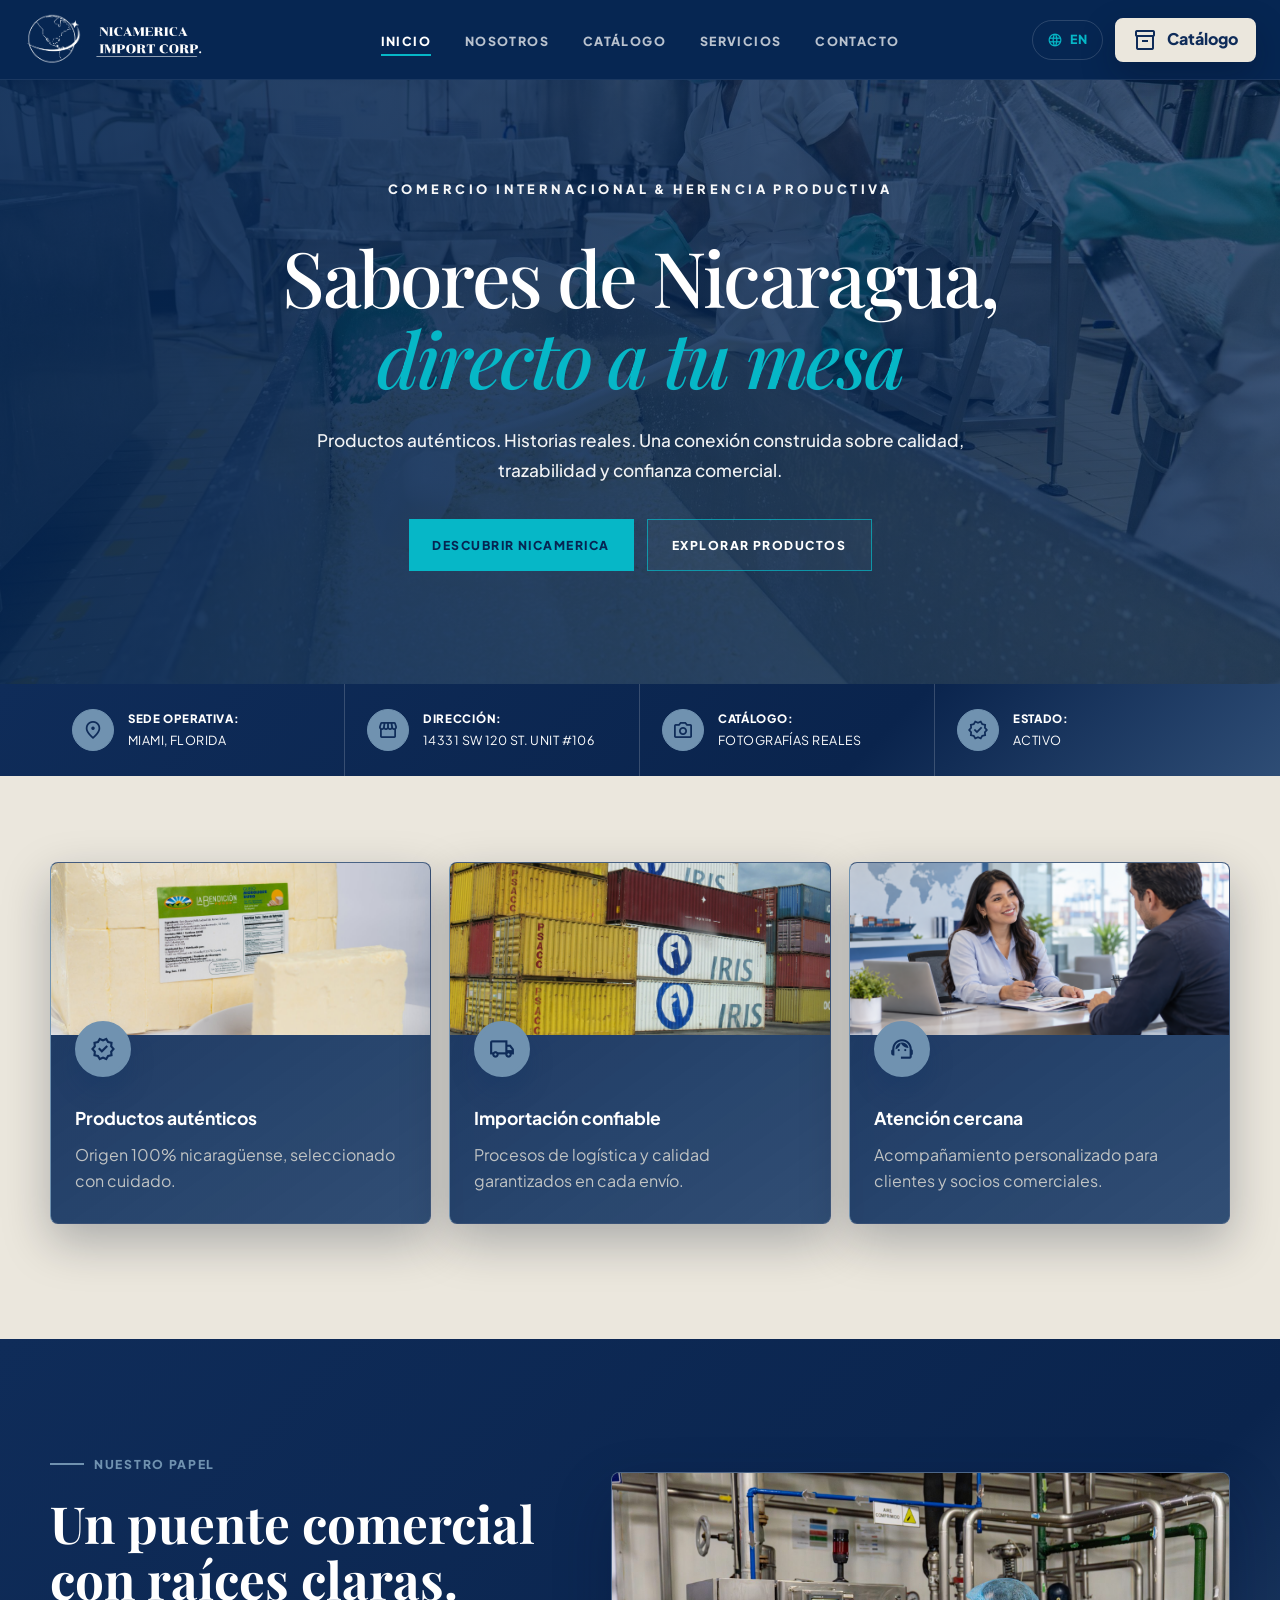
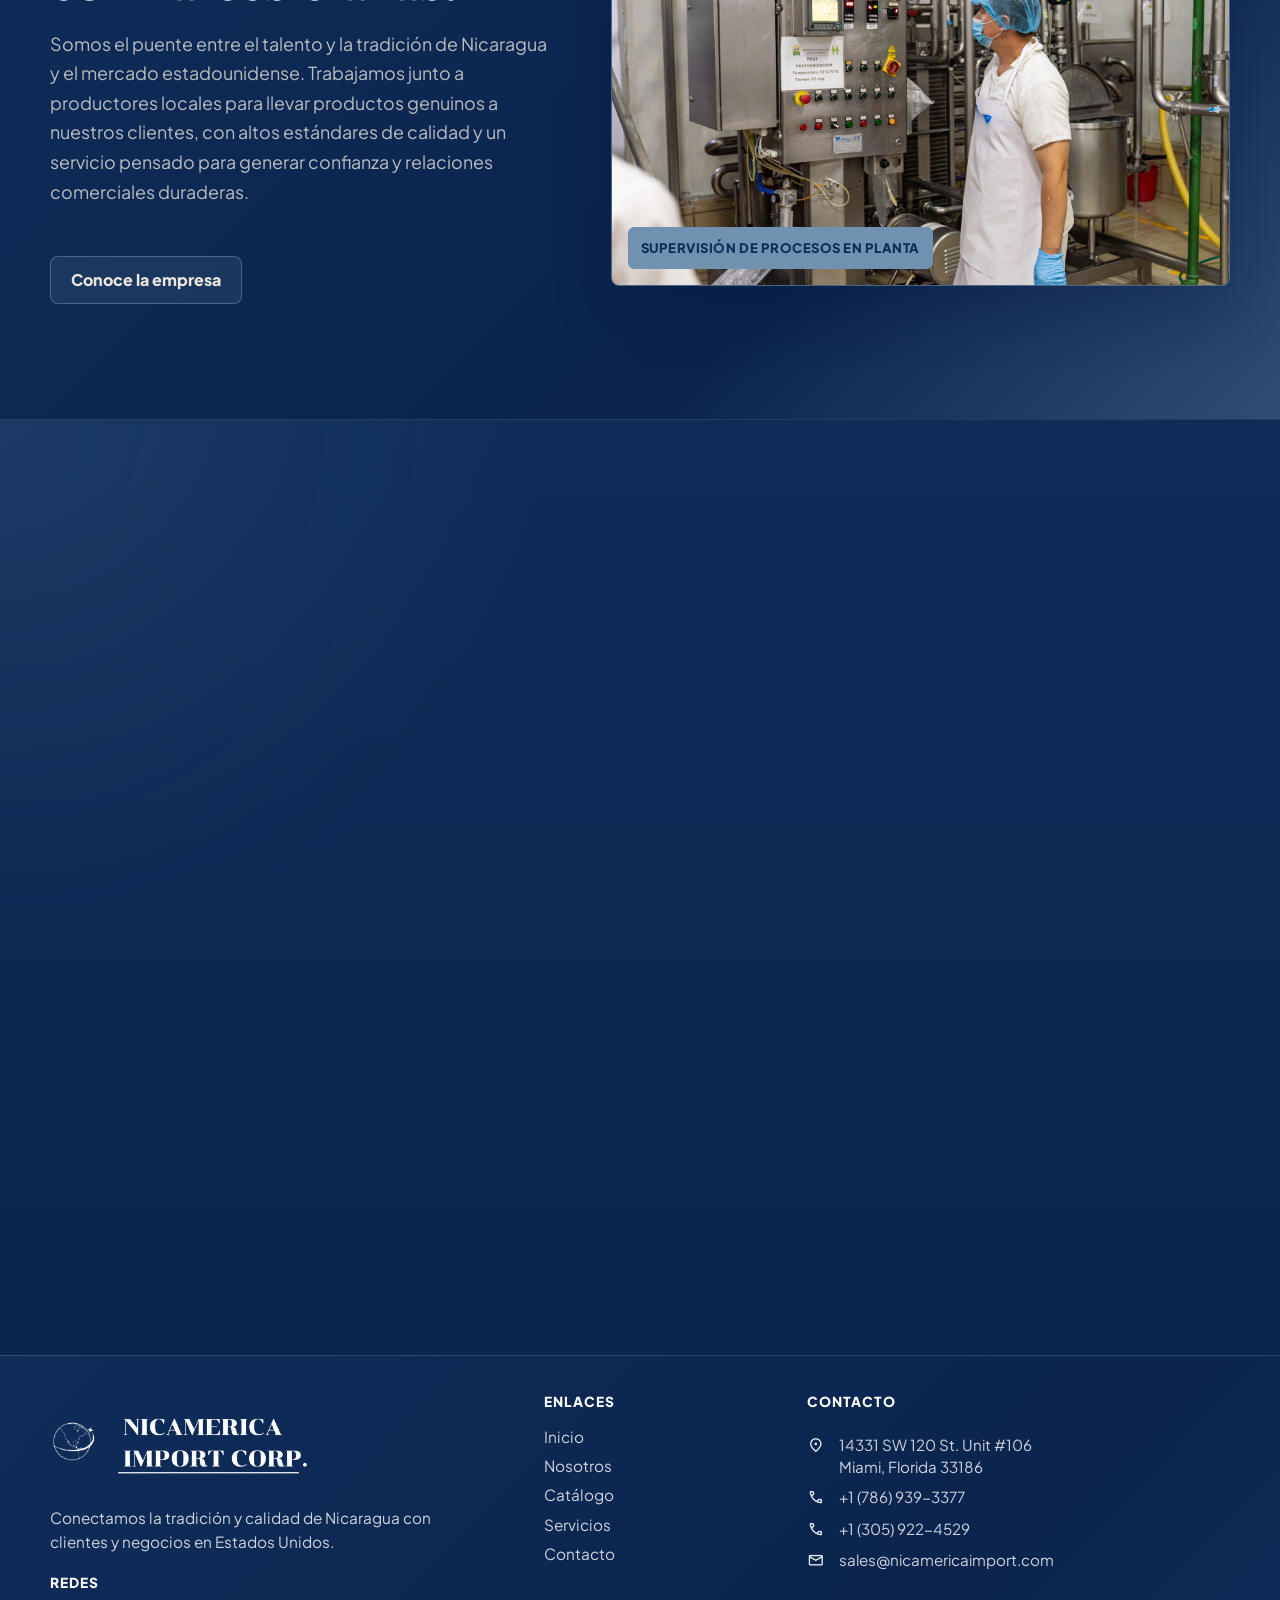
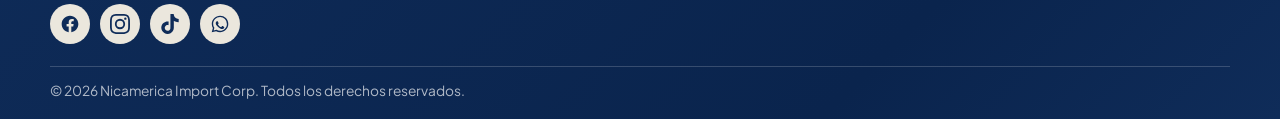
==== commit a895f20d: "Evitando cualquier error 3" ====
--- a/index.html
+++ b/index.html
@@ -1,4 +1,4 @@
-﻿<!doctype html>
+<!doctype html>
 <html lang="es">
 
 <head>
@@ -21,42 +21,36 @@
     rel="stylesheet">
   <link rel="icon" href="assets/favicon.png" type="image/png">
   <link rel="stylesheet" href="assets/styles.css?v=25">
+  <script src="assets/i18n.js"></script>
 </head>
 
 <body data-page="inicio">
   <header class="site-header">
     <div class="container nav-wrap">
-      <a class="brand" href="index.html" aria-label="Ir al inicio">
-        <img class="brand-isotipo" src="assets/nicamerica-isotipo.png" alt="">
-        <img class="brand-texto" src="assets/nicamerica-texto.png" alt="Nicamerica Import Corp.">
-      </a>
-      <nav class="desktop-nav" aria-label="Navegación principal">
-        <a href="index.html" data-page-link="inicio">Inicio</a>
-        <a href="nosotros.html" data-page-link="nosotros">Nosotros</a>
-        <a href="catalogo.html" data-page-link="catalogo">Catálogo</a>
-        <a href="servicios.html" data-page-link="servicios">Servicios</a>
-        <a href="contacto.html" data-page-link="contacto">Contacto</a>
-      </nav>
-      <div class="header-actions">
-        <button class="lang-toggle" type="button" aria-label="Cambiar idioma a inglés">
-          <span class="material-symbols-outlined lang-globe" aria-hidden="true">language</span>
-          <span class="lang-label">EN</span>
-        </button>
-        <a class="button primary compact header-catalog" href="catalogo.html">
-          <span class="material-symbols-outlined" aria-hidden="true">inventory_2</span>
-          <span>Catálogo</span>
-        </a>
-        <button class="icon-button" id="menuButton" type="button" aria-label="Abrir menú" aria-controls="mobileNav"
-          aria-expanded="false"><span class="material-symbols-outlined" aria-hidden="true">menu</span></button>
-      </div>
+      <a class="brand" href="index.html" data-i18n-aria="nav.brand_label" aria-label="Ir al inicio"><img
+          class="brand-isotipo" src="assets/nicamerica-isotipo-white.png" alt=""><img class="brand-texto"
+          src="assets/nicamerica-texto-white.png" alt="Nicamerica Import Corp."></a>
+      <nav class="desktop-nav" aria-label="Navegación principal"><a href="index.html" data-page-link="inicio"
+          data-i18n="nav.home">Inicio</a><a href="nosotros.html" data-page-link="nosotros"
+          data-i18n="nav.about">Nosotros</a><a href="catalogo.html" data-page-link="catalogo"
+          data-i18n="nav.catalog">Catálogo</a><a href="servicios.html" data-page-link="servicios"
+          data-i18n="nav.services">Servicios</a><a href="contacto.html" data-page-link="contacto"
+          data-i18n="nav.contact">Contacto</a></nav>
+      <div class="header-actions"><button class="lang-toggle" id="langToggle" type="button"
+          aria-label="Cambiar a inglés" title="Switch to English" onclick="window.i18n.toggleLang()"><span
+            class="lang-globe material-symbols-outlined" aria-hidden="true">language</span><span
+            class="lang-label">EN</span></button><a class="button primary compact" href="catalogo.html"><span
+            class="material-symbols-outlined" aria-hidden="true">inventory_2</span><span
+            data-i18n="nav.catalog_btn">Catálogo</span></a><button class="icon-button" id="menuButton" type="button"
+          data-i18n-aria="nav.open_menu" aria-label="Abrir menú" aria-controls="mobileNav" aria-expanded="false"><span
+            class="material-symbols-outlined" aria-hidden="true">menu</span></button></div>
     </div>
-    <nav class="mobile-nav" id="mobileNav" aria-label="Navegación móvil">
-      <a href="index.html" data-page-link="inicio">Inicio</a>
-      <a href="nosotros.html" data-page-link="nosotros">Nosotros</a>
-      <a href="catalogo.html" data-page-link="catalogo">Catálogo</a>
-      <a href="servicios.html" data-page-link="servicios">Servicios</a>
-      <a href="contacto.html" data-page-link="contacto">Contacto</a>
-    </nav>
+    <nav class="mobile-nav" id="mobileNav" aria-label="Navegación móvil"><a href="index.html" data-page-link="inicio"
+        data-i18n="nav.home">Inicio</a><a href="nosotros.html" data-page-link="nosotros"
+        data-i18n="nav.about">Nosotros</a><a href="catalogo.html" data-page-link="catalogo"
+        data-i18n="nav.catalog">Catálogo</a><a href="servicios.html" data-page-link="servicios"
+        data-i18n="nav.services">Servicios</a><a href="contacto.html" data-page-link="contacto"
+        data-i18n="nav.contact">Contacto</a></nav>
   </header>
 
   <main>
@@ -64,13 +58,13 @@
       <div class="hero-background" aria-hidden="true"></div>
       <div class="container hero-grid">
         <div class="hero-copy reveal">
-          <div class="hero-kicker">Comercio internacional &amp; herencia productiva</div>
-          <h1 id="hero-title">Sabores de Nicaragua, <span>directo a tu mesa</span></h1>
-          <p class="lead">Productos auténticos. Historias reales. Una conexión construida sobre calidad, trazabilidad y
+          <div class="hero-kicker" data-i18n="index.hero.kicker">Comercio internacional &amp; herencia productiva</div>
+          <h1 id="hero-title" data-i18n-html="index.hero.title">Sabores de Nicaragua, <span>directo a tu mesa</span></h1>
+          <p class="lead" data-i18n="index.hero.lead">Productos auténticos. Historias reales. Una conexión construida sobre calidad, trazabilidad y
             confianza comercial.</p>
           <div class="hero-actions">
-            <a class="button primary" href="nosotros.html">Descubrir Nicamerica</a>
-            <a class="button secondary" href="catalogo.html">Explorar productos</a>
+            <a class="button primary" href="nosotros.html" data-i18n="index.hero.cta1">Descubrir Nicamerica</a>
+            <a class="button secondary" href="catalogo.html" data-i18n="index.hero.cta2">Explorar productos</a>
           </div>
         </div>
       </div>
@@ -78,14 +72,14 @@
 
     <section class="metadata-strip" aria-label="Registro comercial de Nicamerica">
       <div class="container metadata-grid">
-        <div><span class="material-symbols-outlined" aria-hidden="true">location_on</span><strong>SEDE
-            OPERATIVA:</strong><span>MIAMI, FLORIDA</span></div>
+        <div><span class="material-symbols-outlined" aria-hidden="true">location_on</span><strong data-i18n="strip.hq">SEDE
+            OPERATIVA:</strong><span data-i18n="strip.hq_val">MIAMI, FLORIDA</span></div>
         <div><span class="material-symbols-outlined"
-            aria-hidden="true">storefront</span><strong>DIRECCIÓN:</strong><span>14331 SW 120 ST. UNIT #106</span></div>
+            aria-hidden="true">storefront</span><strong data-i18n="strip.addr">DIRECCIÓN:</strong><span data-i18n="strip.addr_val">14331 SW 120 ST. UNIT #106</span></div>
         <div><span class="material-symbols-outlined"
-            aria-hidden="true">photo_camera</span><strong>CATÁLOGO:</strong><span>FOTOGRAFÍAS REALES</span></div>
-        <div><span class="material-symbols-outlined" aria-hidden="true">verified</span><strong>ESTADO:</strong><span
-            class="status-dot">ACTIVO</span></div>
+            aria-hidden="true">photo_camera</span><strong data-i18n="strip.catalog">CATÁLOGO:</strong><span data-i18n="strip.catalog_val">FOTOGRAFÍAS REALES</span></div>
+        <div><span class="material-symbols-outlined" aria-hidden="true">verified</span><strong data-i18n="strip.status">ESTADO:</strong><span
+            class="status-dot" data-i18n="strip.status_val">ACTIVO</span></div>
       </div>
     </section>
 
@@ -94,20 +88,20 @@
         <article class="value-card reveal"><img src="assets/products/queso-morolique-duro.jpg"
             alt="Producto nicaragüense de Nicamerica"><span class="material-symbols-outlined"
             aria-hidden="true">verified</span>
-          <h2>Productos auténticos</h2>
-          <p>Origen 100% nicaragüense, seleccionado con cuidado.</p>
+          <h2 data-i18n="index.value1.title">Productos auténticos</h2>
+          <p data-i18n="index.value1.text">Origen 100% nicaragüense, seleccionado con cuidado.</p>
         </article>
-        <article class="value-card reveal"><img src="assets/products/hero-productos.jpg"
+        <article class="value-card reveal"><img src="assets/stock/contenedores-puerto.jpg"
             alt="Selección visual de productos importados"><span class="material-symbols-outlined"
             aria-hidden="true">local_shipping</span>
-          <h2>Importación confiable</h2>
-          <p>Procesos de logística y calidad garantizados en cada envío.</p>
+          <h2 data-i18n="index.value2.title">Importación confiable</h2>
+          <p data-i18n="index.value2.text">Procesos de logística y calidad garantizados en cada envío.</p>
         </article>
-        <article class="value-card reveal"><img src="assets/products/vilchez-tinoco-rosquillas.jpg"
+        <article class="value-card reveal"><img src="assets/stock/atencion-cercana-latina.png"
             alt="Producto para atención comercial de Nicamerica"><span class="material-symbols-outlined"
             aria-hidden="true">support_agent</span>
-          <h2>Atención cercana</h2>
-          <p>Acompañamiento personalizado para clientes y socios comerciales.</p>
+          <h2 data-i18n="index.value3.title">Atención cercana</h2>
+          <p data-i18n="index.value3.text">Acompañamiento personalizado para clientes y socios comerciales.</p>
         </article>
       </div>
     </section>
@@ -115,17 +109,17 @@
     <section class="section intro-band">
       <div class="container intro-layout">
         <div class="section-copy reveal">
-          <span class="eyebrow light">Nuestro papel</span>
-          <h2>Un puente comercial con raíces claras.</h2>
-          <p>Somos el puente entre el talento y la tradición de Nicaragua y el mercado estadounidense. Trabajamos junto
+          <span class="eyebrow light" data-i18n="index.intro.eyebrow">Nuestro papel</span>
+          <h2 data-i18n="index.intro.title">Un puente comercial con raíces claras.</h2>
+          <p data-i18n="index.intro.text">Somos el puente entre el talento y la tradición de Nicaragua y el mercado estadounidense. Trabajamos junto
             a productores locales para llevar productos genuinos a nuestros clientes, con altos estándares de calidad y
             un servicio pensado para generar confianza y relaciones comerciales duraderas.</p>
-          <div class="section-action"><a class="button secondary" href="nosotros.html">Conoce la empresa</a></div>
+          <div class="section-action"><a class="button secondary" href="nosotros.html" data-i18n="index.intro.cta">Conoce la empresa</a></div>
         </div>
         <figure class="plant-photo dark reveal">
-          <img src="assets/plant/plant-overview.jpg"
+          <img src="assets/plant/plant-equipment.jpg"
             alt="Área de planta con equipo de producción y revisión de productos">
-          <figcaption>Área de producción y revisión</figcaption>
+          <figcaption data-i18n="index.intro.figcaption">Área de producción y revisión</figcaption>
         </figure>
       </div>
     </section>
@@ -133,13 +127,13 @@
     <section class="section featured-section">
       <div class="container">
         <div class="section-header reveal">
-          <span class="eyebrow">Selección visual</span>
-          <h2>Conoce algunos de nuestros productos</h2>
-          <p class="lead">Una muestra de productos fotografiados para construir el catálogo. No se incluyen precios,
+          <span class="eyebrow" data-i18n="index.featured.eyebrow">Selección visual</span>
+          <h2 data-i18n="index.featured.title">Conoce algunos de nuestros productos</h2>
+          <p class="lead" data-i18n="index.featured.lead">Una muestra de productos fotografiados para construir el catálogo. No se incluyen precios,
             disponibilidad ni afirmaciones no verificadas.</p>
         </div>
         <div class="product-grid featured-grid" id="featuredGrid"></div>
-        <div class="section-action reveal"><a class="button primary" href="catalogo.html">Ver catálogo completo</a>
+        <div class="section-action reveal"><a class="button primary" href="catalogo.html" data-i18n="index.featured.cta">Ver catálogo completo</a>
         </div>
       </div>
     </section>
@@ -148,19 +142,52 @@
   <footer class="site-footer">
     <div class="container footer-grid">
       <div class="footer-brand">
-        <img class="footer-logo" src="assets/nicamerica-logo.png" alt="Nicamerica Import Corp.">
-        <p>Conectamos la tradición y calidad de Nicaragua con clientes y negocios en Estados Unidos.</p>
+        <div class="footer-logo-lockup" aria-label="Nicamerica Import Corp.">
+          <img class="footer-logo-mark" src="assets/nicamerica-isotipo-white.png" alt="">
+          <img class="footer-logo-text" src="assets/nicamerica-texto-white.png" alt="Nicamerica Import Corp.">
+        </div>
+        <p data-i18n="footer.tagline">Conectamos la tradición y calidad de Nicaragua con clientes y negocios en Estados
+          Unidos.</p>
+        <div class="footer-social" aria-label="Redes sociales">
+          <strong data-i18n="footer.social">Redes</strong>
+          <div class="footer-social-links">
+            <a class="footer-social-link" href="#" aria-label="Facebook" title="Facebook" target="_blank"
+              rel="noopener noreferrer"><svg viewBox="0 0 24 24" fill="currentColor" width="20" height="20"
+                aria-hidden="true">
+                <path
+                  d="M22 12c0-5.523-4.477-10-10-10S2 6.477 2 12c0 4.991 3.657 9.128 8.438 9.878v-6.987h-2.54V12h2.54V9.797c0-2.506 1.492-3.89 3.777-3.89 1.094 0 2.238.195 2.238.195v2.46h-1.26c-1.243 0-1.63.771-1.63 1.562V12h2.773l-.443 2.89h-2.33v6.988C18.343 21.128 22 16.991 22 12z" />
+              </svg></a>
+            <a class="footer-social-link" href="#" aria-label="Instagram" title="Instagram" target="_blank"
+              rel="noopener noreferrer"><svg viewBox="0 0 24 24" fill="currentColor" width="20" height="20"
+                aria-hidden="true">
+                <path
+                  d="M12 2.163c3.204 0 3.584.012 4.85.07 3.252.148 4.771 1.691 4.919 4.919.058 1.265.069 1.645.069 4.849 0 3.205-.012 3.584-.069 4.849-.149 3.225-1.664 4.771-4.919 4.919-1.266.058-1.644.07-4.85.07-3.204 0-3.584-.012-4.849-.07-3.26-.149-4.771-1.699-4.919-4.92-.058-1.265-.07-1.644-.07-4.849 0-3.204.013-3.583.07-4.849.149-3.227 1.664-4.771 4.919-4.919 1.266-.057 1.645-.069 4.849-.069zM12 0C8.741 0 8.333.014 7.053.072 2.695.272.273 2.69.073 7.052.014 8.333 0 8.741 0 12c0 3.259.014 3.668.072 4.948.2 4.358 2.618 6.78 6.98 6.98 1.281.058 1.689.072 4.948.072 3.259 0 3.668-.014 4.948-.072 4.354-.2 6.782-2.618 6.979-6.98.059-1.28.073-1.689.073-4.948 0-3.259-.014-3.667-.072-4.947-.196-4.354-2.617-6.78-6.979-6.98C15.668.014 15.259 0 12 0zm0 5.838a6.162 6.162 0 100 12.324 6.162 6.162 0 000-12.324zM12 16a4 4 0 110-8 4 4 0 010 8zm6.406-11.845a1.44 1.44 0 100 2.881 1.44 1.44 0 000-2.881z" />
+              </svg></a>
+            <a class="footer-social-link" href="#" aria-label="TikTok" title="TikTok" target="_blank"
+              rel="noopener noreferrer"><svg viewBox="0 0 24 24" fill="currentColor" width="20" height="20"
+                aria-hidden="true">
+                <path
+                  d="M12.525.02c1.31-.02 2.61-.01 3.91-.04.08 1.53.63 3.09 1.75 4.17 1.12 1.11 2.7 1.62 4.24 1.79v4.03c-1.44-.05-2.89-.35-4.2-.97-.57-.26-1.1-.59-1.62-.93-.01 2.92.01 5.84-.02 8.75-.08 1.4-.54 2.79-1.35 3.94-1.31 1.92-3.58 3.17-5.91 3.21-1.43.08-2.86-.31-4.08-1.03-2.02-1.19-3.44-3.37-3.65-5.71-.02-.5-.03-1-.01-1.49.18-1.9 1.12-3.72 2.58-4.96 1.66-1.44 3.98-2.13 6.15-1.72.02 1.48-.04 2.96-.04 4.44-.99-.32-2.15-.23-3.02.37-.63.41-1.11 1.04-1.36 1.75-.21.51-.15 1.07-.14 1.61.24 1.64 1.82 3.02 3.5 2.87 1.12-.01 2.19-.66 2.77-1.61.19-.33.4-.67.41-1.06.1-1.79.06-3.57.07-5.36.01-4.03-.01-8.05.02-12.07z" />
+              </svg></a>
+            <a class="footer-social-link" href="https://wa.me/17869393377" aria-label="WhatsApp" title="WhatsApp"
+              target="_blank" rel="noopener noreferrer"><svg viewBox="0 0 24 24" fill="currentColor" width="20"
+                height="20" aria-hidden="true">
+                <path
+                  d="M12.04 2c-5.46 0-9.91 4.45-9.91 9.91 0 1.75.46 3.45 1.32 4.95L2.05 22l5.25-1.38c1.45.79 3.08 1.21 4.74 1.21 5.46 0 9.91-4.45 9.91-9.91 0-2.65-1.03-5.14-2.9-7.01A9.816 9.816 0 0012.04 2zm.01 1.67c2.2 0 4.26.86 5.82 2.42a8.225 8.225 0 012.41 5.83c0 4.54-3.7 8.24-8.24 8.24-1.48 0-2.93-.4-4.2-1.15l-.3-.18-3.12.82.83-3.04-.2-.31a8.196 8.196 0 01-1.26-4.38c0-4.54 3.7-8.24 8.24-8.24zm4.52 11.66c-.25-.13-1.47-.72-1.7-.81-.23-.08-.39-.13-.56.13-.17.25-.64.81-.79.97-.14.17-.29.19-.54.06-.25-.13-1.06-.39-2.02-1.25-.75-.67-1.26-1.5-1.41-1.75-.15-.25-.02-.39.11-.51.11-.11.25-.29.37-.44.13-.15.17-.25.25-.42.08-.17.04-.31-.02-.44-.06-.13-.56-1.34-.76-1.84-.2-.48-.41-.42-.56-.43h-.48c-.17 0-.44.06-.67.31-.23.25-.88.86-.88 2.1 0 1.24.9 2.44 1.03 2.61.13.17 1.77 2.7 4.29 3.79.6.26 1.07.41 1.44.53.6.19 1.15.16 1.58.1.48-.07 1.47-.6 1.68-1.18.21-.58.21-1.07.15-1.18-.06-.11-.23-.18-.48-.3z" />
+              </svg></a>
+          </div>
+        </div>
       </div>
       <nav class="footer-nav" aria-label="Navegación de pie de página">
-        <strong>Enlaces</strong>
-        <a href="index.html">Inicio</a>
-        <a href="nosotros.html">Nosotros</a>
-        <a href="catalogo.html">Catálogo</a>
-        <a href="servicios.html">Servicios</a>
-        <a href="contacto.html">Contacto</a>
+        <strong data-i18n="footer.links">Enlaces</strong>
+        <a href="index.html" data-i18n="nav.home">Inicio</a>
+        <a href="nosotros.html" data-i18n="nav.about">Nosotros</a>
+        <a href="catalogo.html" data-i18n="nav.catalog">Catálogo</a>
+        <a href="servicios.html" data-i18n="nav.services">Servicios</a>
+        <a href="contacto.html" data-i18n="nav.contact">Contacto</a>
       </nav>
       <div class="footer-contact">
-        <strong>Contacto</strong>
+        <strong data-i18n="footer.contact">Contacto</strong>
         <p><span class="material-symbols-outlined" aria-hidden="true">location_on</span><span>14331 SW 120 St. Unit
             #106<br>Miami, Florida 33186</span></p>
         <a href="tel:+17869393377"><span class="material-symbols-outlined" aria-hidden="true">call</span>+1 (786)
@@ -169,38 +196,6 @@
           922-4529</a>
         <a href="mailto:sales@nicamericaimport.com"><span class="material-symbols-outlined"
             aria-hidden="true">mail</span>sales@nicamericaimport.com</a>
-      </div>
-      <div class="footer-social">
-        <strong>Redes</strong>
-        <div style="display: flex; gap: 14px; margin-top: 14px;">
-          <a href="#" aria-label="Instagram" style="color: inherit;"><svg width="24" height="24" viewBox="0 0 24 24"
-              fill="none" stroke="currentColor" stroke-width="2" stroke-linecap="round" stroke-linejoin="round">
-              <rect x="2" y="2" width="20" height="20" rx="5" ry="5"></rect>
-              <path d="M16 11.37A4 4 0 1 1 12.63 8 4 4 0 0 1 16 11.37z"></path>
-              <line x1="17.5" y1="6.5" x2="17.51" y2="6.5"></line>
-            </svg></a>
-          <a href="#" aria-label="LinkedIn" style="color: inherit;"><svg width="24" height="24" viewBox="0 0 24 24"
-              fill="none" stroke="currentColor" stroke-width="2" stroke-linecap="round" stroke-linejoin="round">
-              <path d="M16 8a6 6 0 0 1 6 6v7h-4v-7a2 2 0 0 0-2-2 2 2 0 0 0-2 2v7h-4v-7a6 6 0 0 1 6-6z"></path>
-              <rect x="2" y="9" width="4" height="12"></rect>
-              <circle cx="4" cy="4" r="2"></circle>
-            </svg></a>
-          <a href="#" aria-label="Facebook" style="color: inherit;"><svg width="24" height="24" viewBox="0 0 24 24"
-              fill="none" stroke="currentColor" stroke-width="2" stroke-linecap="round" stroke-linejoin="round">
-              <path d="M18 2h-3a5 5 0 0 0-5 5v3H7v4h3v8h4v-8h3l1-4h-4V7a1 1 0 0 1 1-1h3z"></path>
-            </svg></a>
-          <a href="#" aria-label="YouTube" style="color: inherit;"><svg width="24" height="24" viewBox="0 0 24 24"
-              fill="none" stroke="currentColor" stroke-width="2" stroke-linecap="round" stroke-linejoin="round">
-              <path
-                d="M22.54 6.42a2.78 2.78 0 0 0-1.94-2C18.88 4 12 4 12 4s-6.88 0-8.6.46a2.78 2.78 0 0 0-1.94 2A29 29 0 0 0 1 11.75a29 29 0 0 0 .46 5.33A2.78 2.78 0 0 0 3.4 19c1.72.46 8.6.46 8.6.46s6.88 0 8.6-.46a2.78 2.78 0 0 0 1.94-2 29 29 0 0 0 .46-5.25 29 29 0 0 0-.46-5.33z">
-              </path>
-              <polygon points="9.75 15.02 15.5 11.75 9.75 8.48 9.75 15.02"></polygon>
-            </svg></a>
-          <a href="#" aria-label="TikTok" style="color: inherit;"><svg width="24" height="24" viewBox="0 0 24 24"
-              fill="none" stroke="currentColor" stroke-width="2" stroke-linecap="round" stroke-linejoin="round">
-              <path d="M9 12a4 4 0 1 0 4 4V4a5 5 0 0 0 5 5"></path>
-            </svg></a>
-        </div>
       </div>
     </div>
     <div class="container copyright" id="copyright"></div>
@@ -221,6 +216,7 @@
   </div>
 
   <script src="assets/app.js"></script>
+  <script>document.addEventListener('langchange', () => window.i18n.applyTranslations());</script>
 </body>
 
 </html>
--- a/assets/styles.css
+++ b/assets/styles.css
@@ -4892,4 +4892,117 @@
     width: min(100%, 330px);
     min-width: 0;
   }
+}
+
+
+/* =========================================================
+   FIX: metadata strip horizontal on desktop
+   ========================================================= */
+.metadata-strip {
+  width: 100%;
+  padding: 0;
+  overflow: hidden;
+}
+
+.metadata-strip .metadata-grid {
+  display: grid !important;
+  grid-template-columns: repeat(4, minmax(0, 1fr)) !important;
+  width: min(1180px, calc(100% - 32px));
+  margin-inline: auto;
+  gap: 0 !important;
+  align-items: stretch;
+}
+
+.metadata-strip .metadata-grid>div {
+  display: grid;
+  grid-template-columns: 44px minmax(0, 1fr);
+  grid-template-rows: auto auto;
+  column-gap: 12px;
+  row-gap: 2px;
+  align-content: center;
+  align-items: center;
+  min-width: 0;
+  min-height: 92px;
+  padding: 16px 22px;
+  border-right: 1px solid rgba(255, 255, 255, 0.18);
+  border-bottom: 0;
+}
+
+.metadata-strip .metadata-grid>div:last-child {
+  border-right: 0;
+}
+
+.metadata-strip .metadata-grid .material-symbols-outlined {
+  grid-column: 1;
+  grid-row: 1 / span 2;
+  width: 42px;
+  height: 42px;
+  display: grid;
+  place-items: center;
+  margin: 0;
+  border-radius: 50%;
+  font-size: 22px;
+}
+
+.metadata-strip .metadata-grid strong,
+.metadata-strip .metadata-grid>div>span:not(.material-symbols-outlined) {
+  grid-column: 2;
+  min-width: 0;
+  margin: 0;
+  line-height: 1.25;
+}
+
+.metadata-strip .metadata-grid strong {
+  grid-row: 1;
+  font-size: 0.72rem;
+  font-weight: 800;
+  letter-spacing: 0.06em;
+  text-transform: uppercase;
+}
+
+.metadata-strip .metadata-grid>div>span:not(.material-symbols-outlined) {
+  grid-row: 2;
+  font-size: 0.78rem;
+  letter-spacing: 0.035em;
+  white-space: normal;
+  overflow-wrap: anywhere;
+}
+
+@media (max-width: 900px) {
+  .metadata-strip .metadata-grid {
+    grid-template-columns: repeat(2, minmax(0, 1fr)) !important;
+  }
+
+  .metadata-strip .metadata-grid>div {
+    border-right: 1px solid rgba(255, 255, 255, 0.18);
+    border-bottom: 1px solid rgba(255, 255, 255, 0.18);
+  }
+
+  .metadata-strip .metadata-grid>div:nth-child(2n) {
+    border-right: 0;
+  }
+
+  .metadata-strip .metadata-grid>div:nth-last-child(-n + 2) {
+    border-bottom: 0;
+  }
+}
+
+@media (max-width: 560px) {
+  .metadata-strip .metadata-grid {
+    grid-template-columns: 1fr !important;
+    width: 100%;
+  }
+
+  .metadata-strip .metadata-grid>div,
+  .metadata-strip .metadata-grid>div:nth-child(2n),
+  .metadata-strip .metadata-grid>div:nth-last-child(-n + 2) {
+    min-height: 78px;
+    padding: 14px 18px;
+    border-right: 0;
+    border-bottom: 1px solid rgba(255, 255, 255, 0.18);
+  }
+
+  .metadata-strip .metadata-grid>div:last-child {
+    border-bottom: 0;
+  }
 }
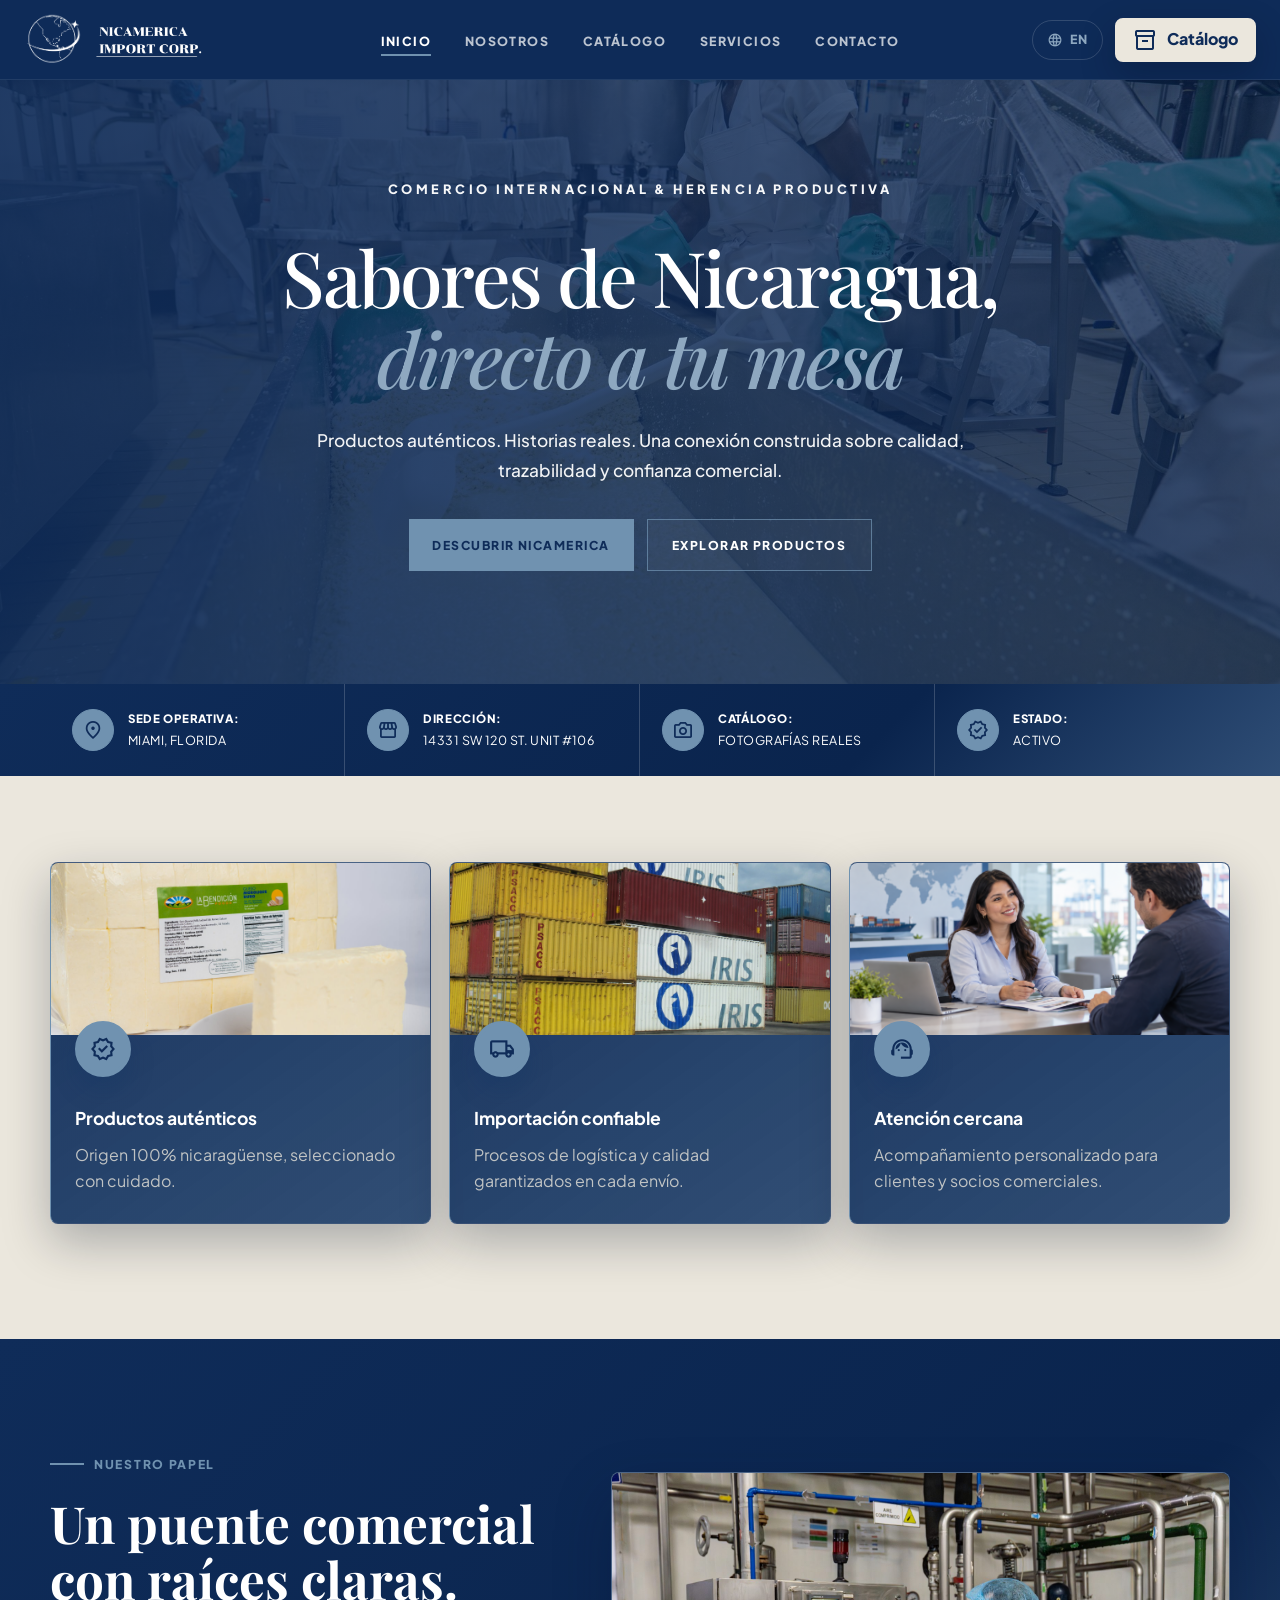
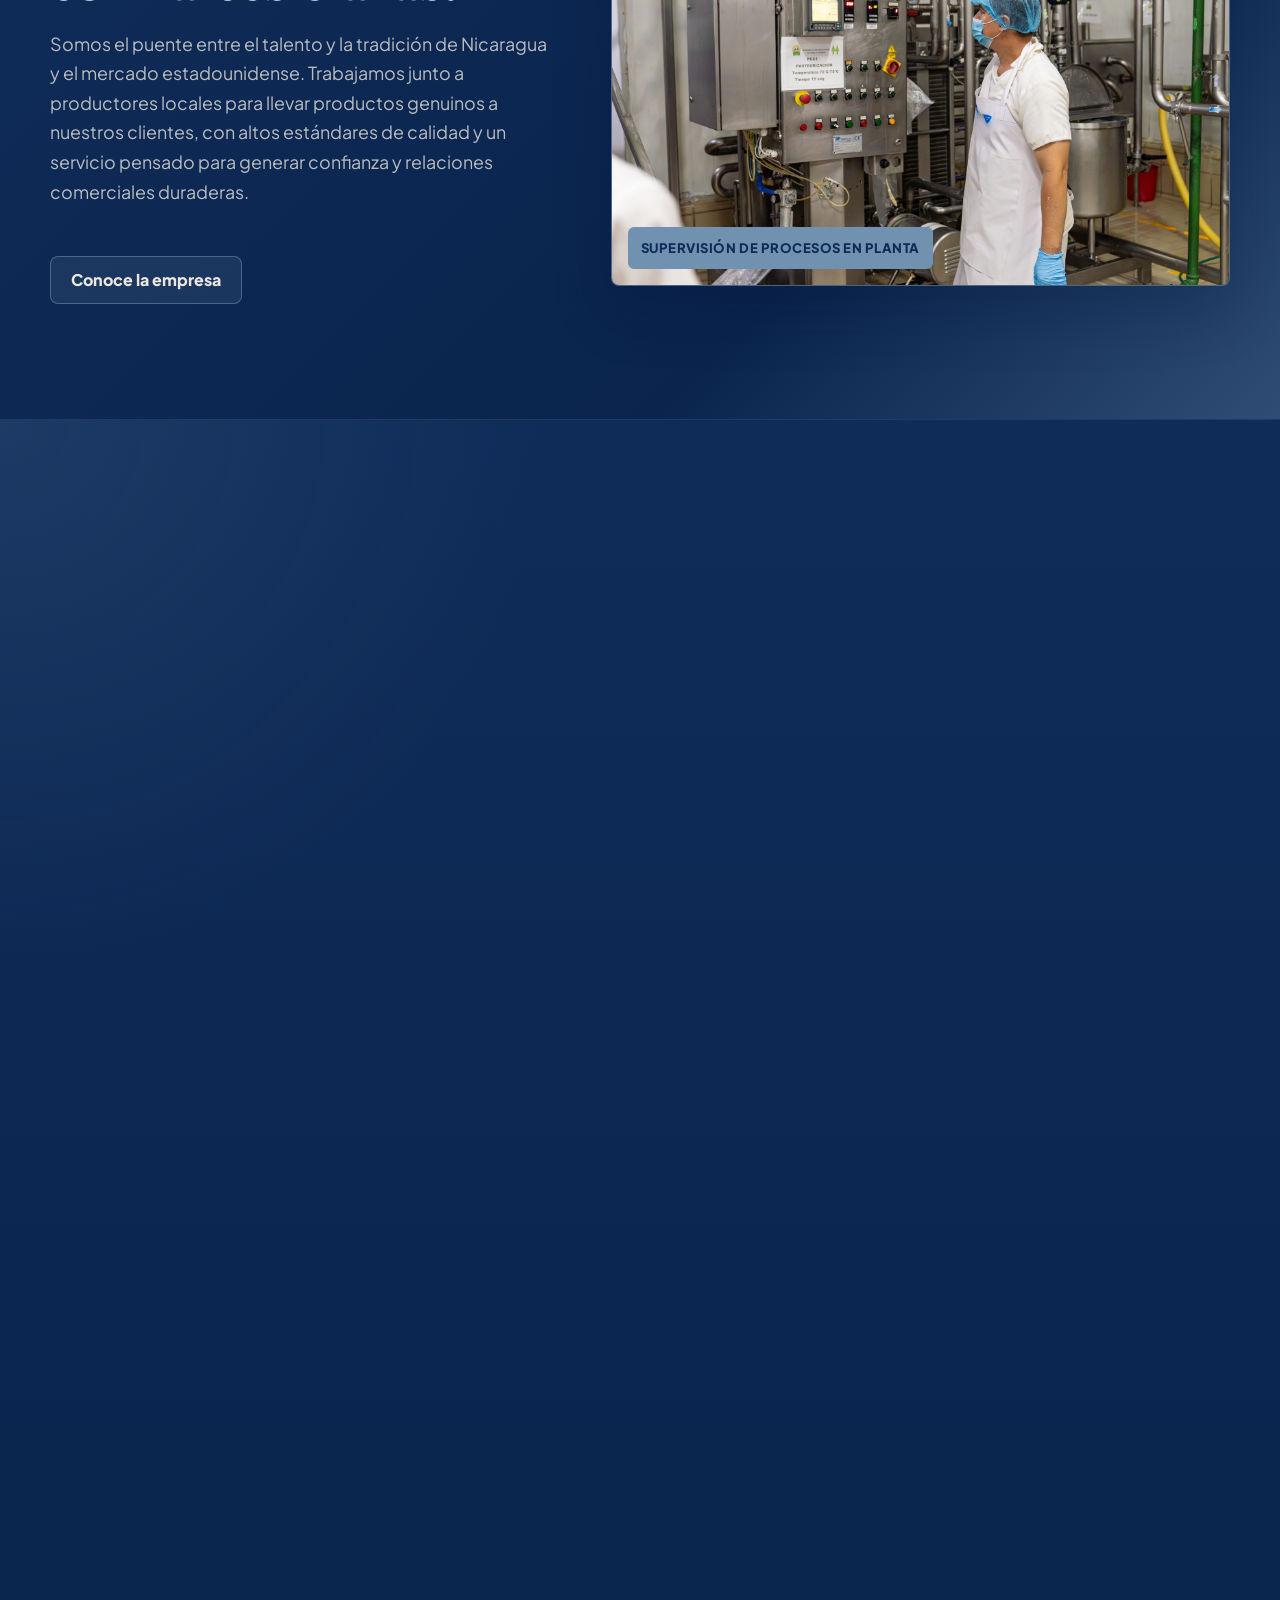
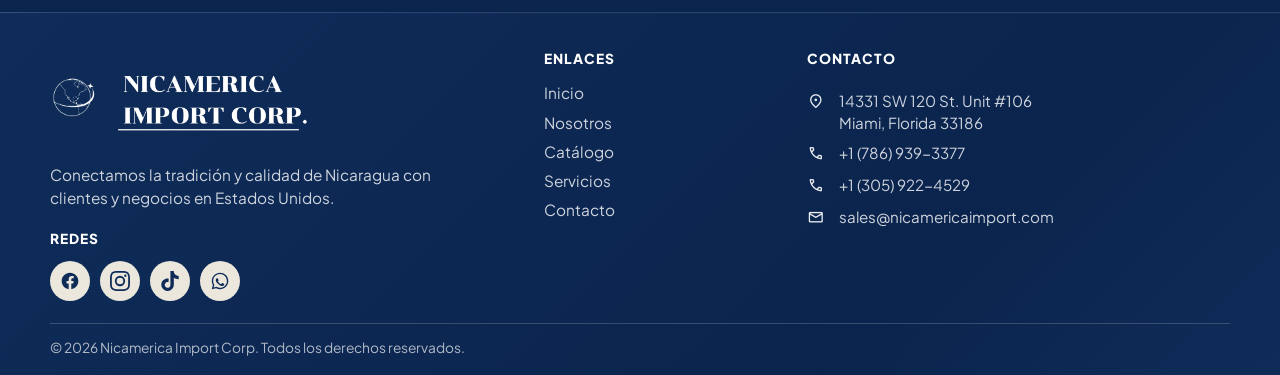
==== commit 84924056: "backup" ====
--- a/index.html
+++ b/index.html
@@ -206,7 +206,7 @@
     <article class="modal-dialog" role="dialog" aria-modal="true" aria-labelledby="modalTitle">
       <button class="modal-close" type="button" aria-label="Cerrar detalle" data-close-modal><span
           class="material-symbols-outlined" aria-hidden="true">close</span></button>
-      <div class="modal-image"><img id="modalImage" alt=""></div>
+      <div class="modal-image"><img id="modalImage" src="[data-uri]" alt=""></div>
       <div class="modal-content"><span class="pill" id="modalCategory"></span>
         <h2 id="modalTitle"></h2>
         <div class="detail-list" id="modalDetails"></div><a class="button primary" href="contacto.html"
@@ -219,4 +219,4 @@
   <script>document.addEventListener('langchange', () => window.i18n.applyTranslations());</script>
 </body>
 
-</html>+</html>
--- a/assets/styles.css
+++ b/assets/styles.css
@@ -4417,9 +4417,10 @@
 
 :root {
   --home-header-height: 80px;
-  --home-navy: #082a59;
-  --home-navy-deep: #062552;
-  --home-cyan: #06b7c7;
+  --home-navy: #0F2C59;
+  --home-navy-deep: #0A244D;
+  --home-accent: #7092B0;
+  --home-accent-strong: #8EA8C0;
 }
 
 /* Header oscuro y compacto, como en la referencia. */
@@ -4430,7 +4431,7 @@
   z-index: 100;
   height: var(--home-header-height);
   color: #fff;
-  background: rgba(7, 39, 83, 0.98);
+  background: rgba(15, 44, 89, 0.98);
   border-bottom: 1px solid rgba(255, 255, 255, 0.08);
   box-shadow: none;
   backdrop-filter: blur(12px);
@@ -4503,7 +4504,7 @@
   right: 0;
   bottom: 18px;
   height: 2px;
-  background: var(--home-cyan);
+  background: var(--home-accent);
   transform: scaleX(0);
   transform-origin: center;
   transition: transform 180ms ease;
@@ -4535,7 +4536,7 @@
   justify-content: center;
   gap: 7px;
   padding: 0 14px;
-  color: var(--home-cyan);
+  color: var(--home-accent-strong);
   background: transparent;
   border: 1px solid rgba(255, 255, 255, 0.15);
   border-radius: 999px;
@@ -4547,7 +4548,7 @@
 .lang-toggle:focus-visible {
   color: #fff;
   background: rgba(255, 255, 255, 0.07);
-  border-color: rgba(6, 183, 199, 0.55);
+  border-color: rgba(112, 146, 176, 0.55);
   transform: none;
 }
 
@@ -4565,9 +4566,9 @@
 .site-header.is-scrolled .header-actions .header-catalog {
   min-height: 44px;
   padding: 0 23px;
-  color: #062552;
-  background: var(--home-cyan);
-  border: 1px solid var(--home-cyan);
+  color: #0F2C59;
+  background: var(--home-accent);
+  border: 1px solid var(--home-accent);
   border-radius: 0;
   box-shadow: none;
   font-size: 0.78rem;
@@ -4578,9 +4579,9 @@
 
 .header-actions .header-catalog:hover,
 .site-header.is-scrolled .header-actions .header-catalog:hover {
-  color: #062552;
-  background: #20c4d2;
-  border-color: #20c4d2;
+  color: #0F2C59;
+  background: var(--home-accent-strong);
+  border-color: var(--home-accent-strong);
   transform: translateY(-1px);
 }
 
@@ -4616,8 +4617,8 @@
   z-index: -1;
   pointer-events: none;
   background:
-    linear-gradient(90deg, rgba(5, 38, 82, 0.88) 0%, rgba(5, 38, 82, 0.79) 48%, rgba(5, 38, 82, 0.68) 100%),
-    linear-gradient(180deg, rgba(5, 38, 82, 0.12) 0%, rgba(5, 38, 82, 0.34) 100%);
+    linear-gradient(90deg, rgba(15, 44, 89, 0.9) 0%, rgba(15, 44, 89, 0.8) 48%, rgba(10, 36, 77, 0.7) 100%),
+    linear-gradient(180deg, rgba(15, 44, 89, 0.12) 0%, rgba(10, 36, 77, 0.36) 100%);
 }
 
 .hero-home .hero-grid {
@@ -4668,7 +4669,7 @@
 .hero-home .hero-copy h1 span {
   display: block;
   margin-top: 5px;
-  color: var(--home-cyan);
+  color: var(--home-accent-strong);
   font-style: italic;
   font-weight: 500;
 }
@@ -4704,27 +4705,27 @@
 }
 
 .hero-home .hero-actions .button.primary {
-  color: #062552;
-  background: var(--home-cyan);
-  border-color: var(--home-cyan);
+  color: #0F2C59;
+  background: var(--home-accent);
+  border-color: var(--home-accent);
 }
 
 .hero-home .hero-actions .button.primary:hover {
-  color: #062552;
-  background: #20c4d2;
-  border-color: #20c4d2;
+  color: #0F2C59;
+  background: var(--home-accent-strong);
+  border-color: var(--home-accent-strong);
 }
 
 .hero-home .hero-actions .button.secondary {
   color: #fff;
   background: rgba(255, 255, 255, 0.03);
-  border-color: rgba(6, 183, 199, 0.72);
+  border-color: rgba(112, 146, 176, 0.72);
 }
 
 .hero-home .hero-actions .button.secondary:hover {
-  color: #062552;
-  background: var(--home-cyan);
-  border-color: var(--home-cyan);
+  color: #0F2C59;
+  background: var(--home-accent);
+  border-color: var(--home-accent);
 }
 
 /* El viejo bloque de imagen lateral ya no se usa en Inicio. */
@@ -4794,7 +4795,7 @@
 
   .mobile-nav {
     inset: var(--home-header-height) 0 auto 0;
-    background: rgba(7, 39, 83, 0.98);
+    background: rgba(15, 44, 89, 0.98);
     border-bottom: 1px solid rgba(255, 255, 255, 0.1);
   }
 
@@ -5005,4 +5006,225 @@
   .metadata-strip .metadata-grid>div:last-child {
     border-bottom: 0;
   }
-}+}
+
+/* Final refinements for product placeholders and plant carousel. */
+.product-media-placeholder,
+.modal-image.is-placeholder {
+  width: 100%;
+  min-height: 100%;
+  display: grid;
+  place-items: center;
+  align-content: center;
+  gap: 10px;
+  padding: 24px;
+  color: var(--ink);
+  background:
+    linear-gradient(135deg, rgba(112, 146, 176, 0.16), rgba(255, 255, 255, 0.06)),
+    rgba(255, 255, 255, 0.07);
+  border: 1px dashed rgba(112, 146, 176, 0.48);
+  text-align: center;
+}
+
+.product-card .product-media img {
+  object-fit: contain;
+  padding: 10px;
+  background: rgba(255, 255, 255, 0.9);
+}
+
+.featured-grid .product-media {
+  min-height: 280px;
+  aspect-ratio: auto;
+}
+
+.featured-grid .product-card:hover .product-media img {
+  transform: scale(1.015);
+}
+
+.product-media-placeholder .material-symbols-outlined,
+.modal-image.is-placeholder::before {
+  color: var(--accent);
+  font-size: 2.4rem;
+}
+
+.product-media-placeholder strong,
+.modal-image.is-placeholder::after {
+  color: var(--muted);
+  font-size: 0.78rem;
+  font-weight: 800;
+  letter-spacing: 0.08em;
+  text-transform: uppercase;
+}
+
+.modal-image.is-placeholder img {
+  display: none;
+}
+
+.modal-image.is-placeholder::before {
+  content: "grocery";
+  font-family: "Material Symbols Outlined";
+  font-weight: normal;
+  line-height: 1;
+}
+
+.modal-image.is-placeholder::after {
+  content: "Imagen pendiente";
+}
+
+.plant-carousel {
+  display: block;
+}
+
+.plant-carousel-track,
+.plant-carousel-slide {
+  position: absolute;
+  inset: 0;
+}
+
+.plant-carousel-slide {
+  margin: 0;
+  opacity: 0;
+  pointer-events: none;
+  transition: opacity 360ms ease;
+}
+
+.plant-carousel-slide.is-active {
+  opacity: 1;
+  pointer-events: auto;
+}
+
+.plant-carousel-slide img {
+  width: 100%;
+  height: 100%;
+  min-height: inherit;
+  object-fit: cover;
+}
+
+.plant-carousel-controls {
+  position: absolute;
+  left: 16px;
+  right: 16px;
+  bottom: 16px;
+  z-index: 3;
+  display: flex;
+  align-items: center;
+  justify-content: flex-end;
+  gap: 10px;
+  pointer-events: none;
+}
+
+.plant-carousel-button,
+.plant-carousel-dots button {
+  pointer-events: auto;
+  color: var(--white);
+  background: rgba(15, 44, 89, 0.84);
+  border: 1px solid rgba(255, 255, 255, 0.22);
+  cursor: pointer;
+  backdrop-filter: blur(10px);
+}
+
+.plant-carousel-button {
+  width: 40px;
+  height: 40px;
+  display: grid;
+  place-items: center;
+  border-radius: 999px;
+}
+
+.plant-carousel-button:hover,
+.plant-carousel-button:focus-visible,
+.plant-carousel-dots button.is-active {
+  background: rgba(112, 146, 176, 0.92);
+}
+
+.plant-carousel-dots {
+  display: flex;
+  gap: 7px;
+}
+
+.plant-carousel-dots button {
+  width: 10px;
+  height: 10px;
+  padding: 0;
+  border-radius: 999px;
+}
+
+.plant-carousel .plant-carousel-slide figcaption {
+  bottom: 16px;
+  right: auto;
+  max-width: calc(100% - 160px);
+}
+
+@media (max-width: 640px) {
+  .plant-carousel-controls {
+    left: 12px;
+    right: 12px;
+    bottom: 12px;
+  }
+
+  .plant-carousel-button {
+    width: 36px;
+    height: 36px;
+  }
+
+  .plant-carousel .plant-carousel-slide figcaption {
+    left: 12px;
+    bottom: 58px;
+    max-width: calc(100% - 24px);
+  }
+}
+
+/* Contact page readability: keep labels translatable without hiding fields. */
+body[data-page="contacto"] .contact-grid {
+  background: rgba(15, 44, 89, 0.36);
+}
+
+body[data-page="contacto"] .contact-card,
+body[data-page="contacto"] form {
+  color: var(--white);
+  background: linear-gradient(145deg, rgba(18, 53, 99, 0.96), rgba(15, 44, 89, 0.9));
+  border: 1px solid rgba(112, 146, 176, 0.34);
+  box-shadow: 0 18px 48px rgba(3, 15, 36, 0.24);
+}
+
+body[data-page="contacto"] .contact-card h3,
+body[data-page="contacto"] .contact-card strong,
+body[data-page="contacto"] label {
+  color: var(--white);
+}
+
+body[data-page="contacto"] .contact-card p,
+body[data-page="contacto"] .contact-card a {
+  color: rgba(255, 255, 255, 0.86);
+}
+
+body[data-page="contacto"] .contact-card a:hover,
+body[data-page="contacto"] .contact-card a:focus-visible {
+  color: var(--accent);
+}
+
+body[data-page="contacto"] input,
+body[data-page="contacto"] textarea {
+  padding: 13px 14px;
+  color: #0F2C59;
+  background: rgba(255, 255, 255, 0.96);
+  border: 1px solid rgba(112, 146, 176, 0.48);
+  border-bottom-width: 1px;
+  border-radius: 8px;
+}
+
+body[data-page="contacto"] input::placeholder,
+body[data-page="contacto"] textarea::placeholder {
+  color: rgba(15, 44, 89, 0.56);
+}
+
+body[data-page="contacto"] input:focus,
+body[data-page="contacto"] textarea:focus {
+  background: var(--white);
+  border-color: var(--accent);
+  box-shadow: 0 0 0 4px rgba(112, 146, 176, 0.18);
+}
+
+body[data-page="contacto"] .form-status.show {
+  color: var(--white);
+}
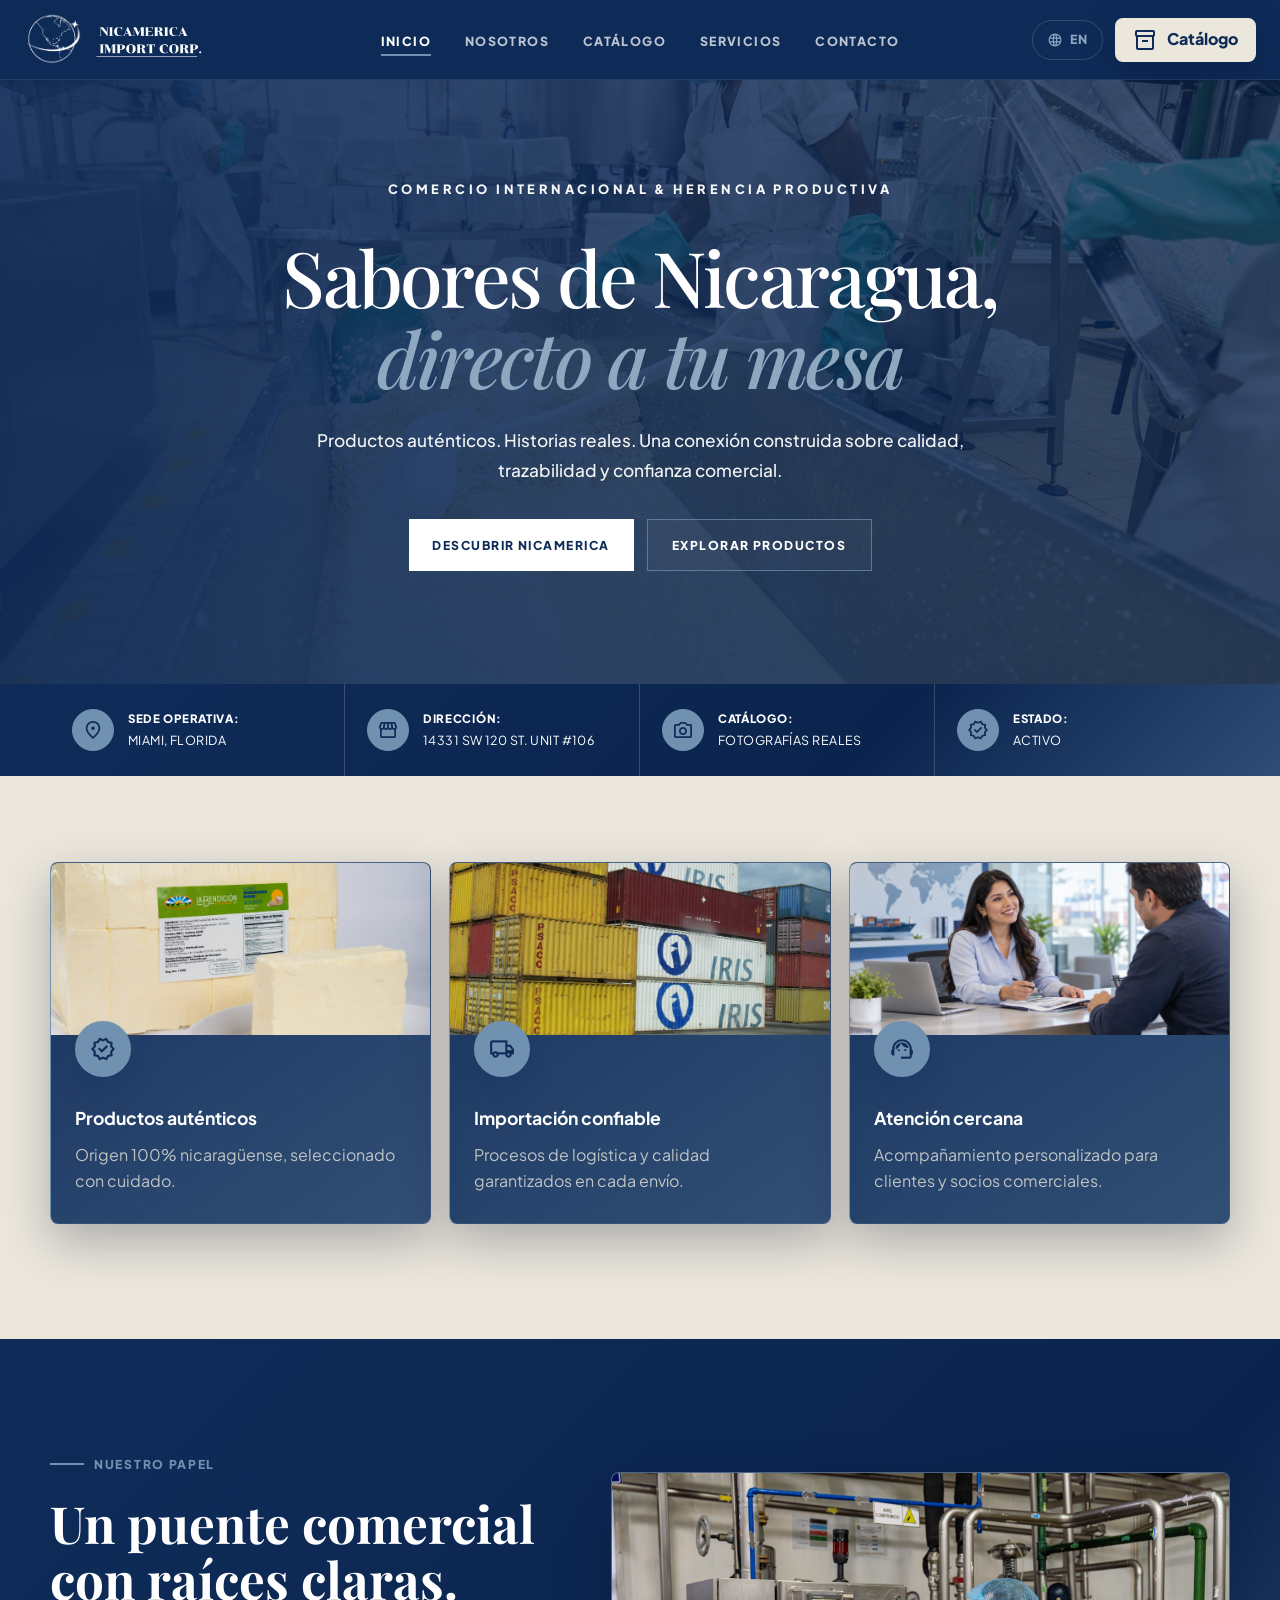
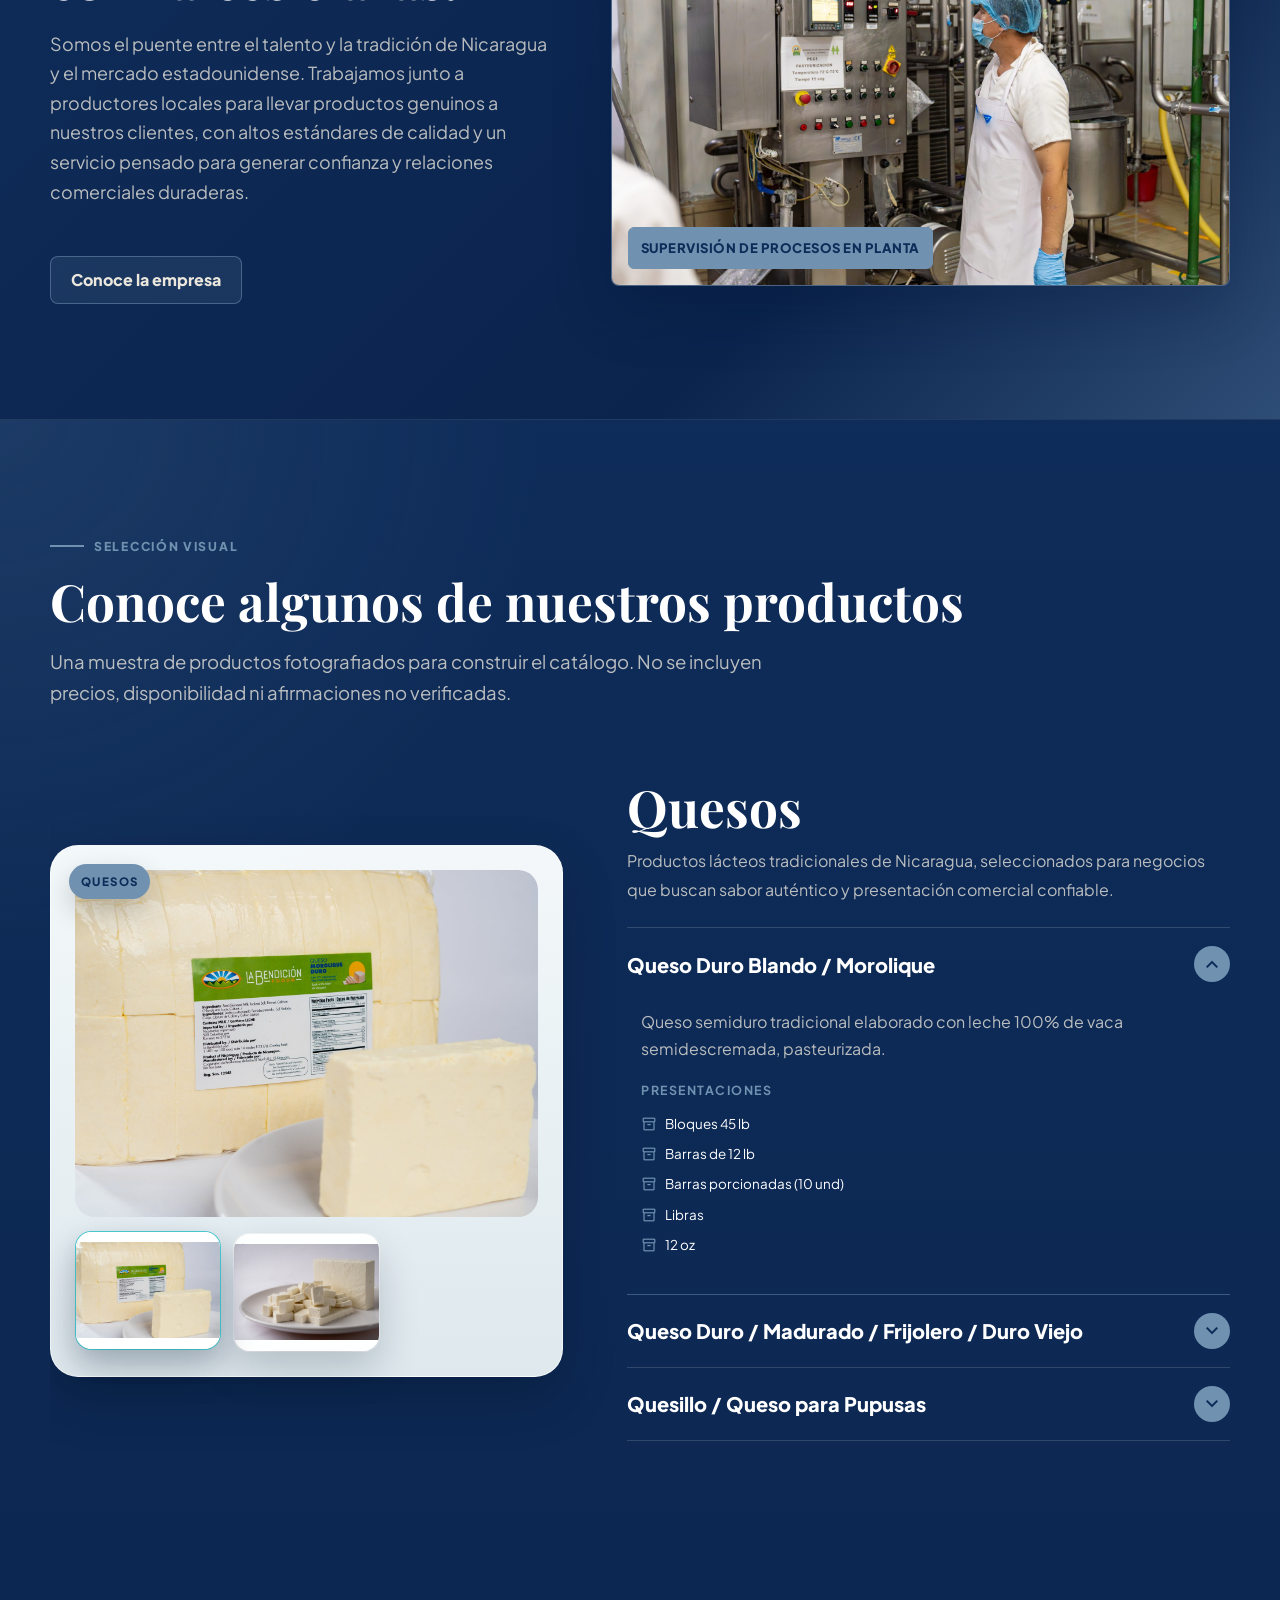
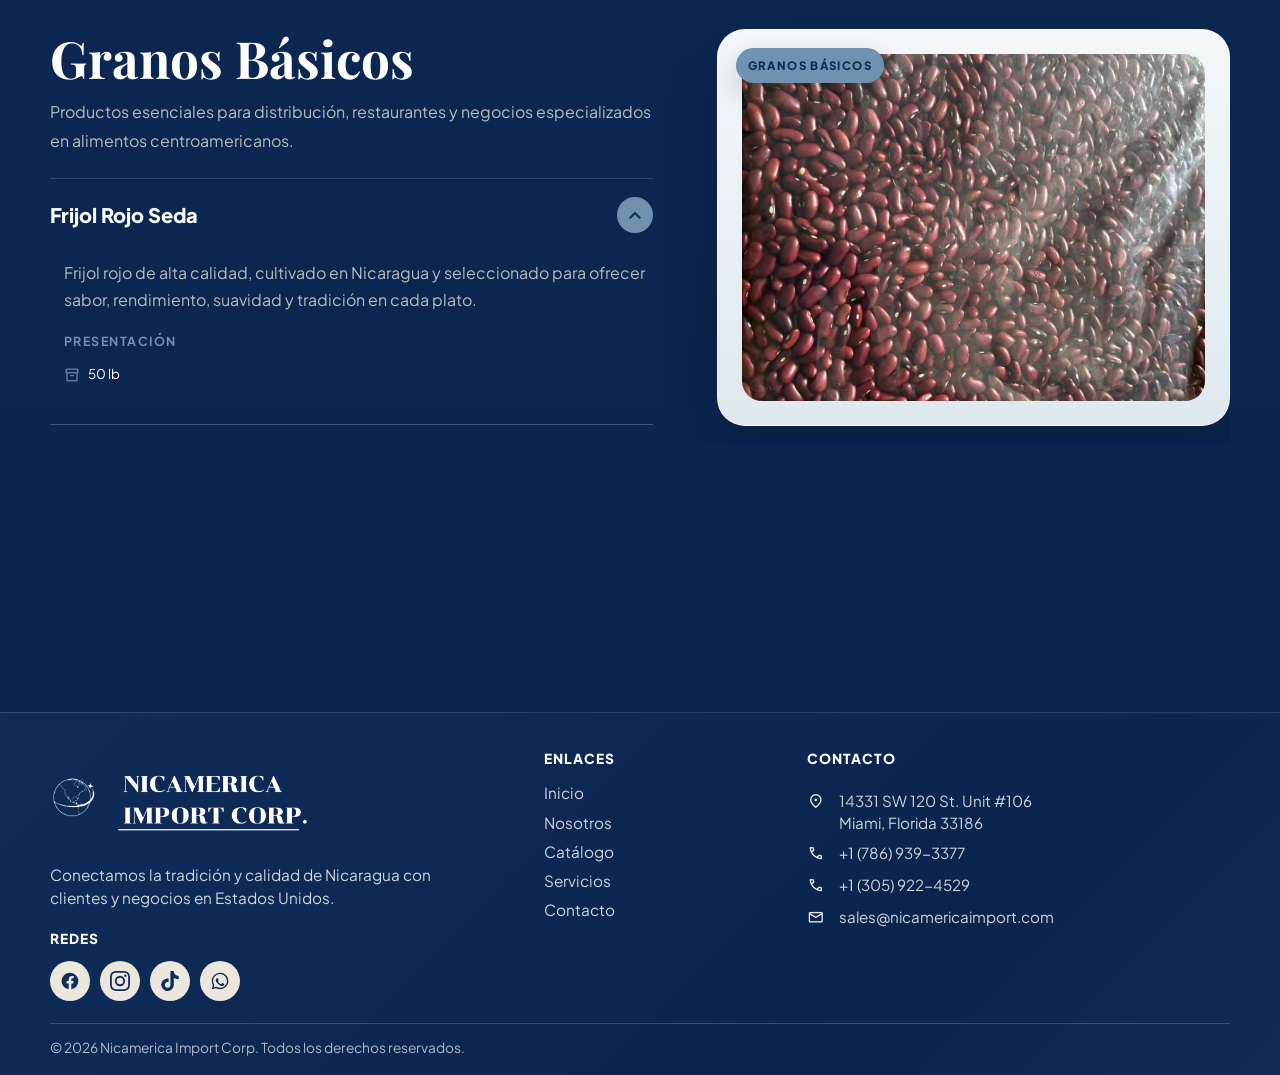
==== commit cf99d8d3: "Actualizar catálogo e inicio con frijol rojo" ====
--- a/index.html
+++ b/index.html
@@ -132,9 +132,64 @@
           <p class="lead" data-i18n="index.featured.lead">Una muestra de productos fotografiados para construir el catálogo. No se incluyen precios,
             disponibilidad ni afirmaciones no verificadas.</p>
         </div>
-        <div class="product-grid featured-grid" id="featuredGrid"></div>
-        <div class="section-action reveal"><a class="button primary" href="catalogo.html" data-i18n="index.featured.cta">Ver catálogo completo</a>
-        </div>
+        <div class="home-catalog-preview">
+          <article class="catalog-category-section reveal" id="inicio-quesos">
+            <div class="catalog-visual-panel">
+              <span class="catalog-category-label">Quesos</span>
+              <img class="catalog-main-photo" src="assets/products/queso-morolique-duro.jpg" alt="Queso nicaragüense en bloque">
+              <div class="catalog-photo-strip" aria-label="Imágenes de quesos">
+                <button class="catalog-thumb is-active" type="button" data-large-src="assets/products/queso-morolique-duro.jpg" data-large-alt="Queso nicaragüense en bloque"><img src="assets/products/queso-morolique-duro.jpg" alt="Ver queso nicaragüense en bloque"></button>
+                <button class="catalog-thumb" type="button" data-large-src="assets/products/queso-morolique-cubos.jpg" data-large-alt="Queso nicaragüense en cubos"><img src="assets/products/queso-morolique-cubos.jpg" alt="Ver queso nicaragüense en cubos"></button>
+              </div>
+            </div>
+            <div class="catalog-category-copy">
+              <h2>Quesos</h2>
+              <p>Productos lácteos tradicionales de Nicaragua, seleccionados para negocios que buscan sabor auténtico y presentación comercial confiable.</p>
+              <div class="catalog-product-stack">
+                <details class="catalog-product-info" open>
+                  <summary><span>Queso Duro Blando / Morolique</span><span class="material-symbols-outlined" aria-hidden="true">expand_more</span></summary>
+                  <p>Queso semiduro tradicional elaborado con leche 100% de vaca semidescremada, pasteurizada.</p>
+                  <strong>Presentaciones</strong>
+                  <ul><li>Bloques 45 lb</li><li>Barras de 12 lb</li><li>Barras porcionadas (10 und)</li><li>Libras</li><li>12 oz</li></ul>
+                </details>
+                <details class="catalog-product-info">
+                  <summary><span>Queso Duro / Madurado / Frijolero / Duro Viejo</span><span class="material-symbols-outlined" aria-hidden="true">expand_more</span></summary>
+                  <p>Queso madurado tradicional elaborado con leche 100% de vaca semidescremada.</p>
+                  <strong>Presentaciones</strong>
+                  <ul><li>Bloques 45 lb</li><li>Barras de 12 lb</li><li>Barras porcionadas (10 und)</li><li>Libras</li><li>12 oz</li></ul>
+                </details>
+                <details class="catalog-product-info">
+                  <summary><span>Quesillo / Queso para Pupusas</span><span class="material-symbols-outlined" aria-hidden="true">expand_more</span></summary>
+                  <p>Queso fresco de pasta hilada para fundir, cremoso y de sabor natural intenso, elaborado con leche 100% de vaca semidescremada.</p>
+                  <strong>Presentaciones</strong>
+                  <ul><li>Barras de 10 lb</li><li>Barras de 5 lb</li><li>Libras</li><li>12 oz</li></ul>
+                </details>
+              </div>
+            </div>
+          </article>
+
+          <article class="catalog-category-section catalog-category-section--reverse reveal" id="inicio-granos">
+            <div class="catalog-visual-panel">
+              <span class="catalog-category-label">Granos Básicos</span>
+              <video class="catalog-main-photo catalog-main-video catalog-main-video--ambient" autoplay loop muted playsinline preload="metadata" tabindex="-1" aria-hidden="true" poster="assets/products/frijol-rojo-seda.jpeg">
+                <source src="assets/products/frijol-rojo-seda.mp4" type="video/mp4">
+              </video>
+            </div>
+            <div class="catalog-category-copy">
+              <h2>Granos Básicos</h2>
+              <p>Productos esenciales para distribución, restaurantes y negocios especializados en alimentos centroamericanos.</p>
+              <div class="catalog-product-stack">
+                <details class="catalog-product-info" open>
+                  <summary><span>Frijol Rojo Seda</span><span class="material-symbols-outlined" aria-hidden="true">expand_more</span></summary>
+                  <p>Frijol rojo de alta calidad, cultivado en Nicaragua y seleccionado para ofrecer sabor, rendimiento, suavidad y tradición en cada plato.</p>
+                  <strong>Presentación</strong>
+                  <ul><li>50 lb</li></ul>
+                </details>
+              </div>
+            </div>
+          </article>
+        </div>
+        <div class="section-action reveal"><a class="button primary" href="catalogo.html" data-i18n="index.featured.cta">Ver catálogo completo</a></div>
       </div>
     </section>
   </main>
--- a/assets/styles.css
+++ b/assets/styles.css
@@ -4706,14 +4706,14 @@
 
 .hero-home .hero-actions .button.primary {
   color: #0F2C59;
-  background: var(--home-accent);
-  border-color: var(--home-accent);
+  background: #FFFFFF;
+  border-color: #FFFFFF;
 }
 
 .hero-home .hero-actions .button.primary:hover {
   color: #0F2C59;
-  background: var(--home-accent-strong);
-  border-color: var(--home-accent-strong);
+  background: rgba(255, 255, 255, 0.86);
+  border-color: rgba(255, 255, 255, 0.86);
 }
 
 .hero-home .hero-actions .button.secondary {
@@ -5228,3 +5228,64 @@
 body[data-page="contacto"] .form-status.show {
   color: var(--white);
 }
+
+/* Home featured catalog preview. */
+.home-catalog-preview {
+  display: grid;
+  gap: clamp(34px, 6vw, 76px);
+  margin-top: clamp(32px, 5vw, 54px);
+}
+
+body[data-page="inicio"] .featured-section .catalog-category-section {
+  min-height: auto;
+  padding-block: clamp(10px, 2vw, 18px);
+}
+
+body[data-page="inicio"] .featured-section .catalog-visual-panel {
+  padding: clamp(14px, 2.5vw, 24px);
+  background: linear-gradient(180deg, rgba(248, 252, 253, 0.98), rgba(231, 241, 244, 0.96));
+  border: 1px solid rgba(255, 255, 255, 0.62);
+  border-radius: 28px;
+  box-shadow: 0 22px 54px rgba(0, 0, 0, 0.18);
+}
+
+body[data-page="inicio"] .featured-section .catalog-main-photo,
+.catalog-main-video {
+  width: 100%;
+  aspect-ratio: 4 / 3;
+  display: block;
+  object-fit: cover;
+  background: rgba(255, 255, 255, 0.9);
+  border: 0;
+  border-radius: 20px;
+  box-shadow: none;
+}
+
+body[data-page="inicio"] .featured-section .catalog-photo-strip img {
+  object-fit: contain;
+}
+
+body[data-page="inicio"] .featured-section .catalog-product-info[open] {
+  padding-bottom: 14px;
+}
+
+body[data-page="catalogo"] .catalog-main-video {
+  object-fit: cover;
+}
+
+.catalog-main-video--ambient {
+  pointer-events: none;
+  user-select: none;
+}
+
+@media (max-width: 900px) {
+  body[data-page="inicio"] .featured-section .catalog-category-section,
+  body[data-page="inicio"] .featured-section .catalog-category-section--reverse {
+    grid-template-columns: 1fr;
+  }
+
+  body[data-page="inicio"] .featured-section .catalog-category-section--reverse .catalog-visual-panel,
+  body[data-page="inicio"] .featured-section .catalog-category-section--reverse .catalog-category-copy {
+    order: initial;
+  }
+}
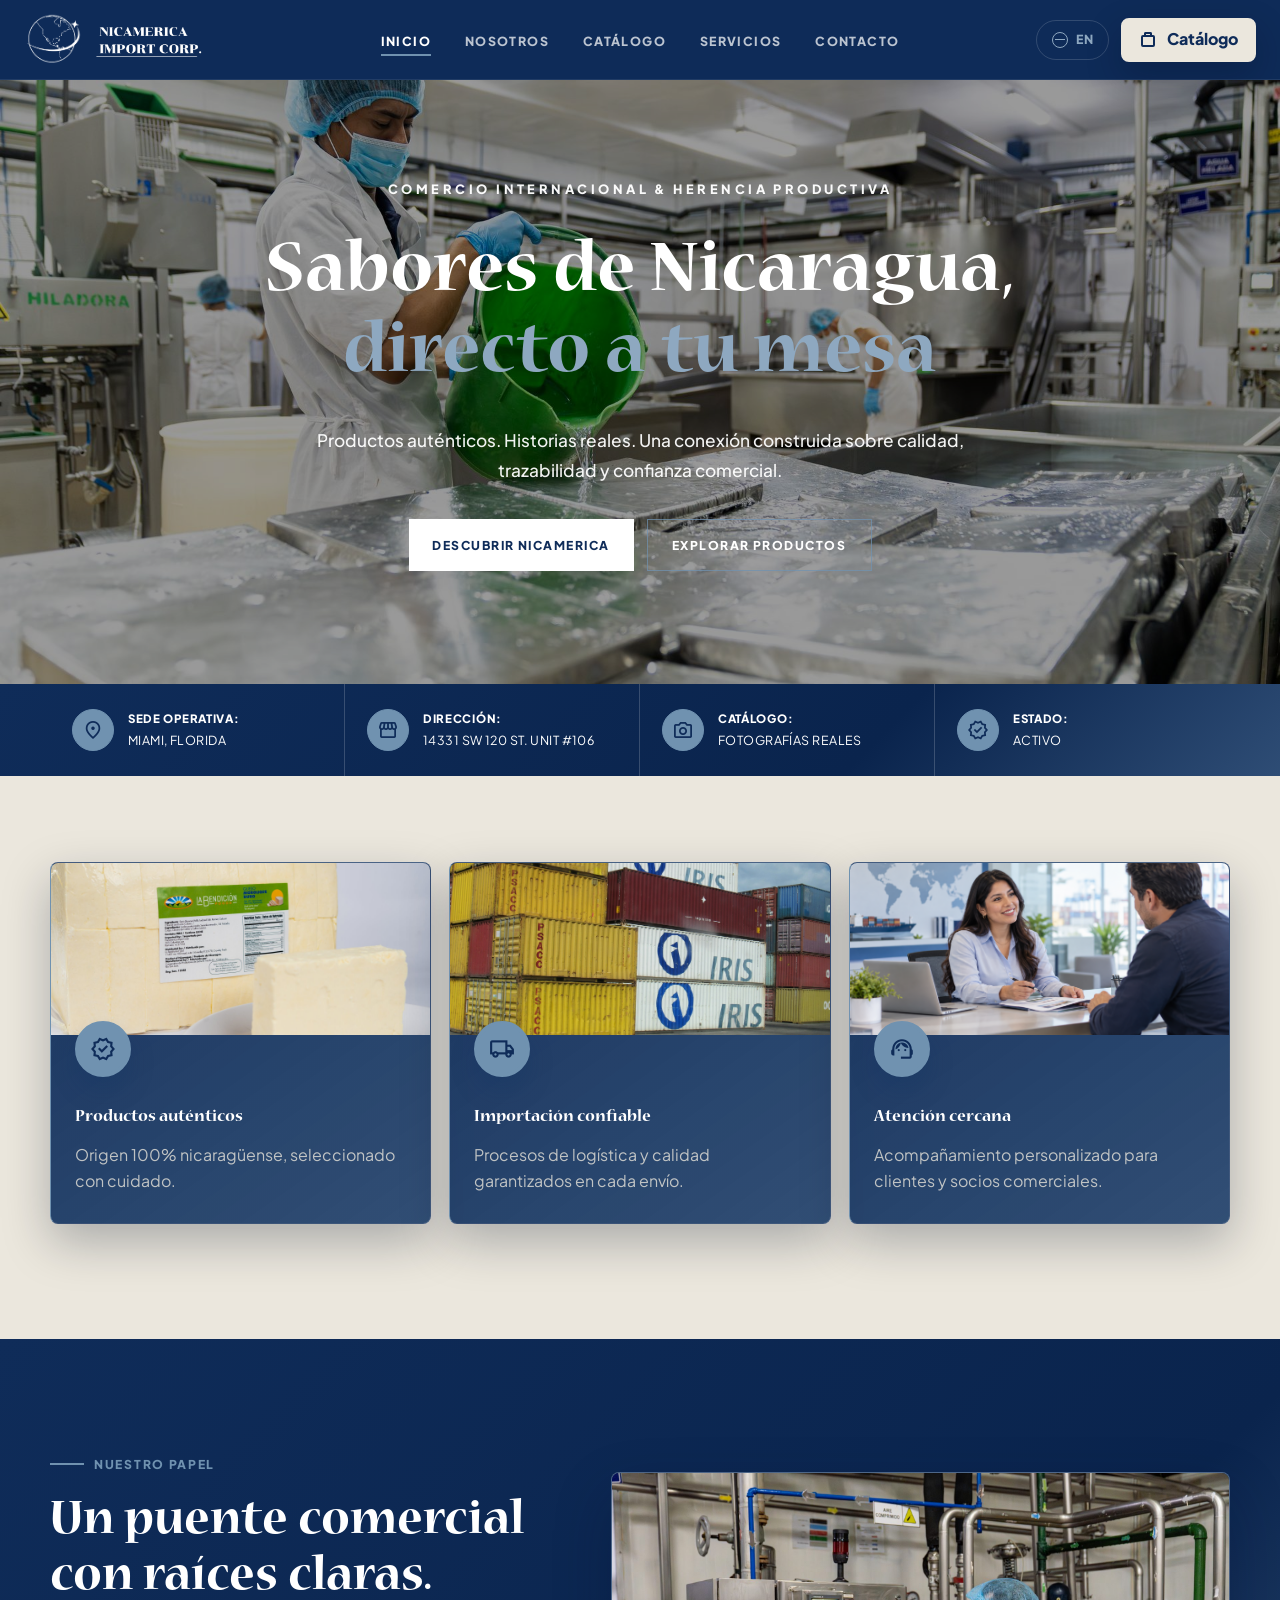
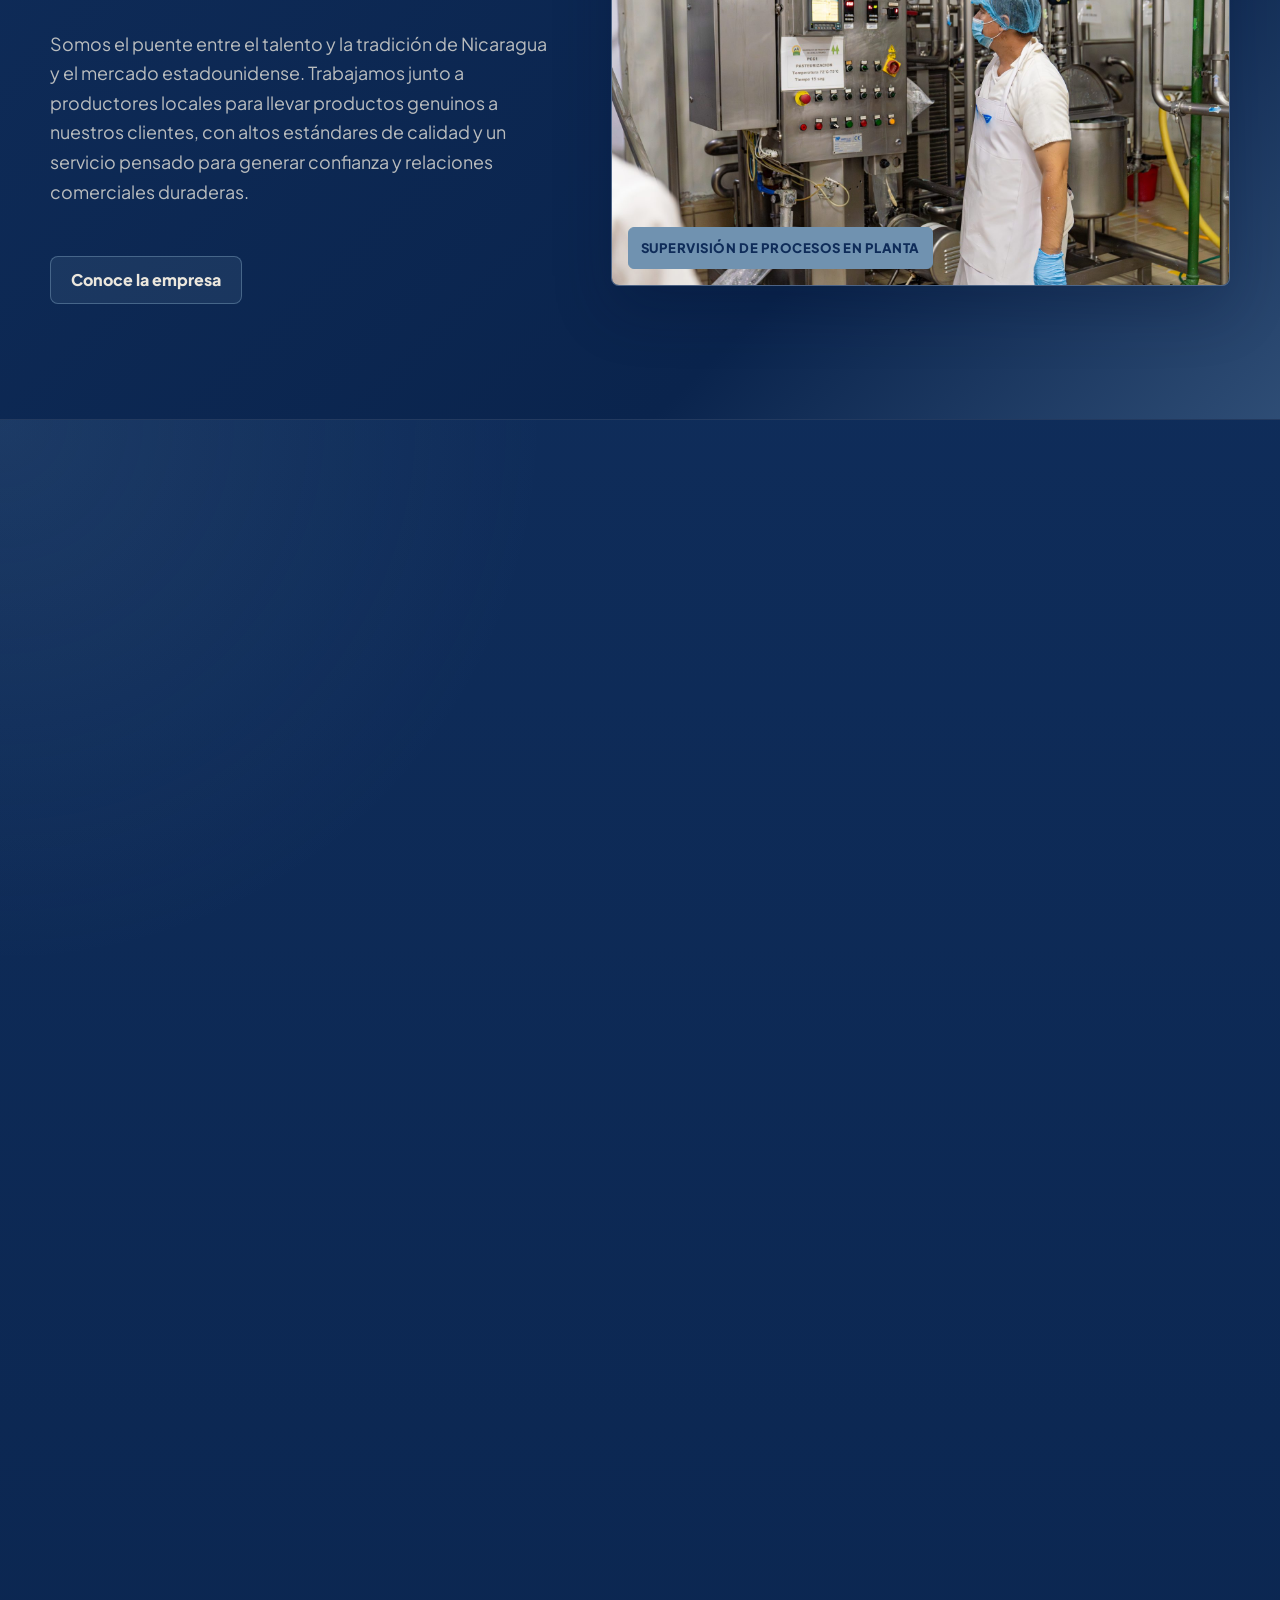
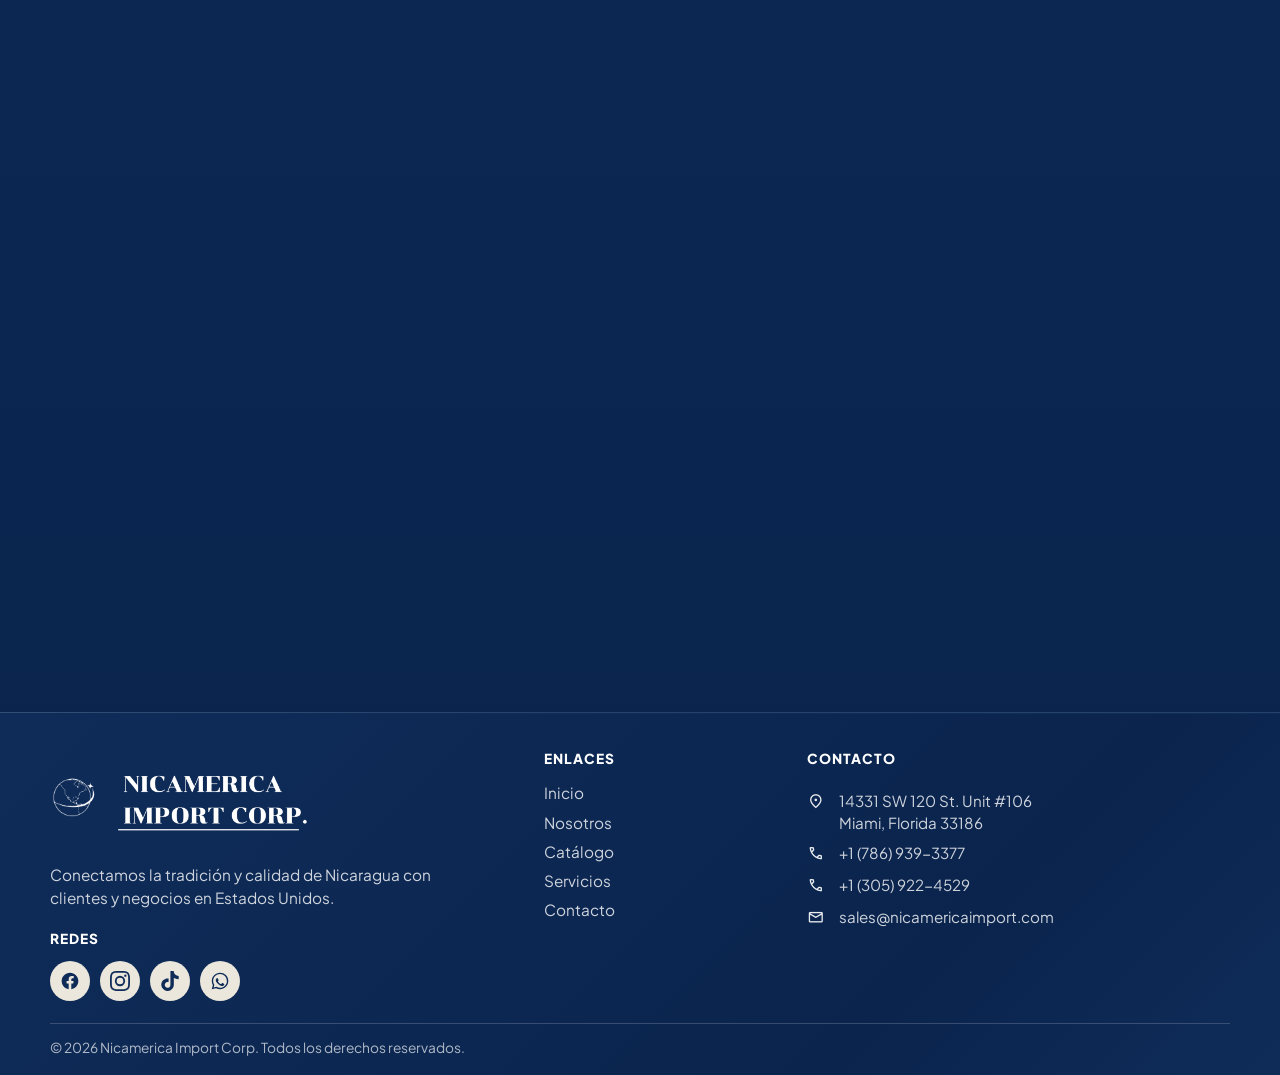
==== commit 6dbf5962: "respando 5" ====
--- a/index.html
+++ b/index.html
@@ -17,10 +17,10 @@
   <link rel="preconnect" href="https://fonts.googleapis.com">
   <link rel="preconnect" href="https://fonts.gstatic.com" crossorigin>
   <link
-    href="https://fonts.googleapis.com/css2?family=Material+Symbols+Outlined:opsz,wght,FILL,GRAD@24,400,0,0&family=Playfair+Display:wght@500;600;700&family=Plus+Jakarta+Sans:wght@400;500;600;700;800&display=swap"
+    href="https://fonts.googleapis.com/css2?family=Material+Symbols+Outlined:opsz,wght,FILL,GRAD@24,400,0,0&family=Plus+Jakarta+Sans:wght@400;500;600;700;800&display=swap"
     rel="stylesheet">
   <link rel="icon" href="assets/favicon.png" type="image/png">
-  <link rel="stylesheet" href="assets/styles.css?v=25">
+  <link rel="stylesheet" href="assets/styles.css?v=28">
   <script src="assets/i18n.js"></script>
 </head>
 
@@ -55,7 +55,19 @@
 
   <main>
     <section class="hero hero-home" aria-labelledby="hero-title">
-      <div class="hero-background" aria-hidden="true"></div>
+      <div class="hero-background" aria-hidden="true">
+        <div class="hero-carousel-track">
+          <div class="hero-carousel-slide hero-carousel-slide--pour"></div>
+          <div class="hero-carousel-slide hero-carousel-slide--curd"></div>
+          <div class="hero-carousel-slide hero-carousel-slide--team"></div>
+          <div class="hero-carousel-slide hero-carousel-slide--process"></div>
+          <div class="hero-carousel-slide hero-carousel-slide--cheese"></div>
+          <div class="hero-carousel-slide hero-carousel-slide--water"></div>
+          <div class="hero-carousel-slide hero-carousel-slide--control"></div>
+          <div class="hero-carousel-slide hero-carousel-slide--table"></div>
+          <div class="hero-carousel-slide hero-carousel-slide--pour"></div>
+        </div>
+      </div>
       <div class="container hero-grid">
         <div class="hero-copy reveal">
           <div class="hero-kicker" data-i18n="index.hero.kicker">Comercio internacional &amp; herencia productiva</div>
--- a/assets/styles.css
+++ b/assets/styles.css
@@ -25,7 +25,7 @@
 
 body {
   margin: 0;
-  font-family: "Plus Jakarta Sans", Arial, sans-serif;
+  font-family: var(--font-body);
   color: var(--ink);
   background: var(--white);
   line-height: 1.65;
@@ -38,6 +38,10 @@
 img {
   display: block;
   max-width: 100%;
+}
+
+body:not(.icons-ready) .material-symbols-outlined {
+  font-size: 0 !important;
 }
 
 a {
@@ -106,10 +110,11 @@
 h1,
 h2,
 h3 {
-  font-family: "Playfair Display", Georgia, serif;
+  font-family: var(--font-display);
   line-height: 1.08;
   color: var(--primary);
   margin: 0;
+  font-weight: 700;
 }
 
 h1 {
@@ -450,8 +455,9 @@
 }
 
 .value-card h2 {
-  font-family: "Plus Jakarta Sans", Arial, sans-serif;
+  font-family: var(--font-display);
   font-size: 1.1rem;
+  font-weight: 700;
 }
 
 .value-card p,
@@ -548,9 +554,10 @@
 .info-card h3,
 .service-card h3,
 .catalog-cta h3 {
-  font-family: "Plus Jakarta Sans", Arial, sans-serif;
+  font-family: var(--font-display);
   color: var(--primary);
   font-size: 1.1rem;
+  font-weight: 700;
 }
 
 .featured-section,
@@ -607,9 +614,10 @@
 }
 
 .product-body h3 {
-  font-family: "Plus Jakarta Sans", Arial, sans-serif;
+  font-family: var(--font-display);
   color: var(--ink);
   font-size: 1rem;
+  font-weight: 700;
   line-height: 1.3;
 }
 
@@ -738,8 +746,9 @@
 }
 
 .contact-card h3 {
-  font-family: "Plus Jakarta Sans", Arial, sans-serif;
-  color: var(--primary);
+  font-family: var(--font-display);
+  color: var(--primary);
+  font-weight: 700;
 }
 
 .contact-card strong {
@@ -3555,7 +3564,17 @@
 }
 
 /* Nicaragua blue palette refresh. */
+@font-face {
+  font-family: "Nueva Std Bold";
+  src: url("fonts/nueva-std-bold.otf") format("opentype");
+  font-weight: 700;
+  font-style: normal;
+  font-display: swap;
+}
+
 :root {
+  --font-display: "Nueva Std Bold", Georgia, serif;
+  --font-body: "Plus Jakarta Sans", Arial, sans-serif;
   --primary: #0F2C59;
   --secondary: #002B7F;
   --accent: #7092B0;
@@ -4603,11 +4622,108 @@
   position: absolute;
   inset: var(--home-header-height) 0 0;
   z-index: -2;
-  background-image: url("plant/plant-production.jpg");
+  overflow: hidden;
+  background: var(--home-navy-deep);
+}
+
+.hero-home .hero-carousel-track {
+  display: flex;
+  width: 100%;
+  height: 100%;
+  animation: homeHeroCarousel 48s infinite cubic-bezier(0.65, 0, 0.35, 1);
+  will-change: transform;
+}
+
+.hero-home .hero-carousel-slide {
+  flex: 0 0 100%;
+  min-width: 100%;
+  height: 100%;
   background-size: cover;
   background-position: center 48%;
   background-repeat: no-repeat;
-  transform: scale(1.001);
+}
+
+.hero-home .hero-carousel-slide--pour {
+  background-image: url("plant/hero-plant-pour.jpg");
+}
+
+.hero-home .hero-carousel-slide--curd {
+  background-image: url("plant/hero-plant-curd.jpg");
+}
+
+.hero-home .hero-carousel-slide--team {
+  background-image: url("plant/hero-plant-team.jpg");
+}
+
+.hero-home .hero-carousel-slide--process {
+  background-image: url("plant/hero-plant-process.jpg");
+}
+
+.hero-home .hero-carousel-slide--cheese {
+  background-image: url("plant/hero-plant-cheese.jpg");
+}
+
+.hero-home .hero-carousel-slide--water {
+  background-image: url("plant/hero-plant-water.jpg");
+}
+
+.hero-home .hero-carousel-slide--control {
+  background-image: url("plant/hero-plant-control.jpg");
+}
+
+.hero-home .hero-carousel-slide--table {
+  background-image: url("plant/hero-plant-table.jpg");
+}
+
+@keyframes homeHeroCarousel {
+  0%,
+  8% {
+    transform: translateX(0);
+  }
+
+  11%,
+  19% {
+    transform: translateX(-100%);
+  }
+
+  22%,
+  30% {
+    transform: translateX(-200%);
+  }
+
+  33%,
+  41% {
+    transform: translateX(-300%);
+  }
+
+  44%,
+  52% {
+    transform: translateX(-400%);
+  }
+
+  55%,
+  63% {
+    transform: translateX(-500%);
+  }
+
+  66%,
+  74% {
+    transform: translateX(-600%);
+  }
+
+  77%,
+  85% {
+    transform: translateX(-700%);
+  }
+
+  88%,
+  99.99% {
+    transform: translateX(-800%);
+  }
+
+  100% {
+    transform: translateX(0);
+  }
 }
 
 .hero-home::after {
@@ -4658,11 +4774,11 @@
   max-width: 900px;
   margin: 0;
   color: #fff;
-  font-family: "Playfair Display", Georgia, serif;
+  font-family: var(--font-display);
   font-size: clamp(3.15rem, 6vw, 5.1rem);
-  font-weight: 500;
+  font-weight: 700;
   line-height: 0.98;
-  letter-spacing: -0.035em;
+  letter-spacing: 0;
   text-wrap: balance;
 }
 
@@ -4670,8 +4786,8 @@
   display: block;
   margin-top: 5px;
   color: var(--home-accent-strong);
-  font-style: italic;
-  font-weight: 500;
+  font-style: normal;
+  font-weight: 700;
 }
 
 .hero-home .hero-copy .lead {
@@ -5278,6 +5394,90 @@
   user-select: none;
 }
 
+/* Services cards: white cards with blue copy. */
+body[data-page="servicios"] .service-card {
+  color: #0F2C59;
+  background: #FFFFFF;
+  border: 1px solid rgba(15, 44, 89, 0.16);
+  border-top: 3px solid rgba(112, 146, 176, 0.72);
+  box-shadow: 0 18px 44px rgba(3, 15, 36, 0.18);
+}
+
+body[data-page="servicios"] .service-card h3,
+body[data-page="servicios"] .service-card > span,
+body[data-page="servicios"] .service-card strong {
+  color: #0F2C59;
+}
+
+body[data-page="servicios"] .service-card p {
+  color: #526C86;
+}
+
+body[data-page="servicios"] .service-card:hover {
+  color: #0F2C59;
+  background: #FFFFFF;
+  border-color: rgba(0, 43, 127, 0.36);
+  border-top-color: #002B7F;
+  box-shadow: 0 24px 62px rgba(15, 44, 89, 0.2);
+  transform: translateY(-8px);
+}
+
+/* Header icons: avoid Material Symbols ligature flash before font load. */
+.lang-toggle .lang-globe,
+.header-actions .button.primary.compact .material-symbols-outlined {
+  position: relative;
+  width: 18px;
+  height: 18px;
+  flex: 0 0 18px;
+  overflow: hidden;
+  font-size: 0;
+  line-height: 1;
+}
+
+.lang-toggle .lang-globe::before,
+.lang-toggle .lang-globe::after,
+.header-actions .button.primary.compact .material-symbols-outlined::before,
+.header-actions .button.primary.compact .material-symbols-outlined::after {
+  content: "";
+  position: absolute;
+  display: block;
+  box-sizing: border-box;
+}
+
+.lang-toggle .lang-globe::before {
+  inset: 1px;
+  border: 1.8px solid currentColor;
+  border-radius: 50%;
+}
+
+.lang-toggle .lang-globe::after {
+  left: 4px;
+  right: 4px;
+  top: 8px;
+  height: 1.8px;
+  background: currentColor;
+  box-shadow: 0 -4px 0 -0.6px currentColor, 0 4px 0 -0.6px currentColor;
+}
+
+.header-actions .button.primary.compact .material-symbols-outlined::before {
+  left: 2px;
+  right: 2px;
+  top: 4px;
+  bottom: 2px;
+  border: 2px solid currentColor;
+  border-radius: 2px;
+}
+
+.header-actions .button.primary.compact .material-symbols-outlined::after {
+  left: 5px;
+  right: 5px;
+  top: 1px;
+  height: 5px;
+  border: 2px solid currentColor;
+  border-bottom: 0;
+  border-radius: 2px 2px 0 0;
+}
+
 @media (max-width: 900px) {
   body[data-page="inicio"] .featured-section .catalog-category-section,
   body[data-page="inicio"] .featured-section .catalog-category-section--reverse {
@@ -5289,3 +5489,18 @@
     order: initial;
   }
 }
+
+
+/* Capa sutil negra en fondos de heros */
+.page-hero::before,
+.page-hero::after,
+.hero::before,
+.hero::after,
+.hero-home::before,
+.hero-home::after,
+.hero-slide::before,
+.hero-slide::after,
+.hero-visual::after {
+  background: rgba(0, 0, 0, 0.4) !important;
+  display: block !important;
+}
